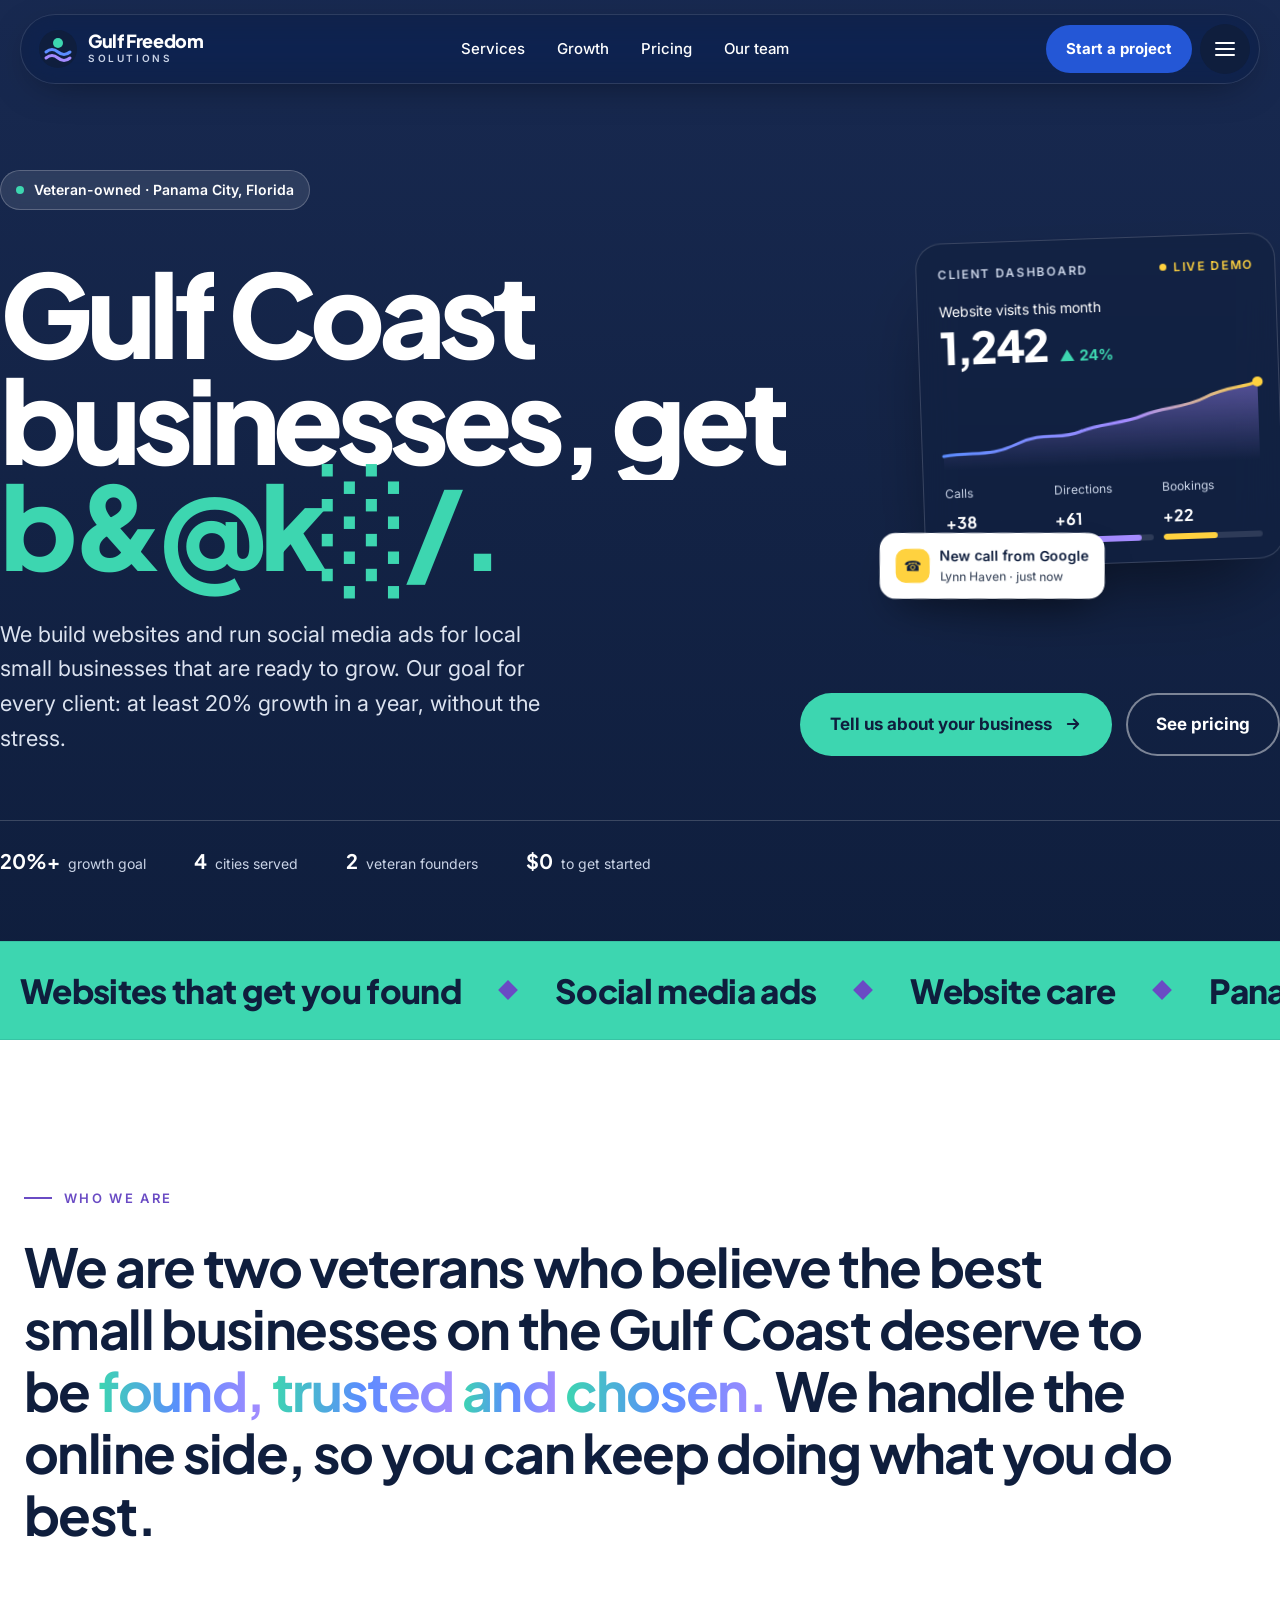
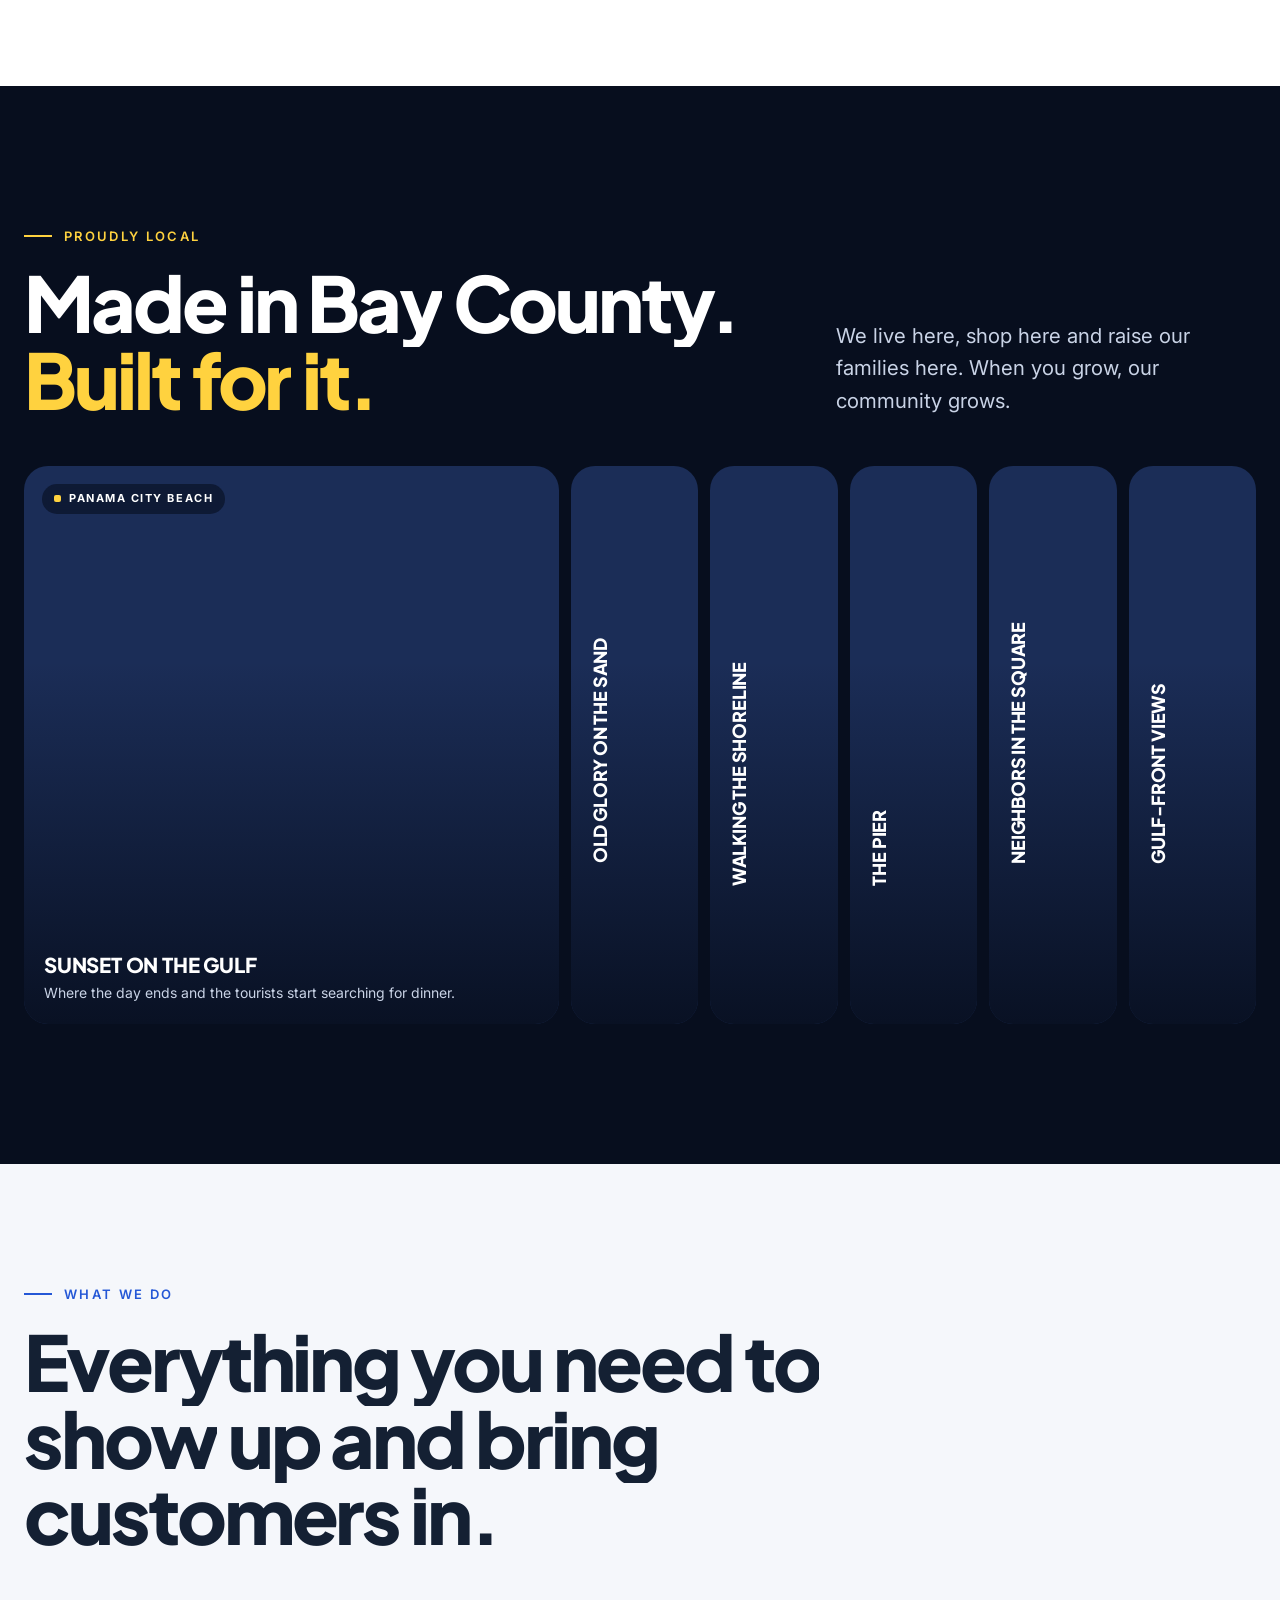
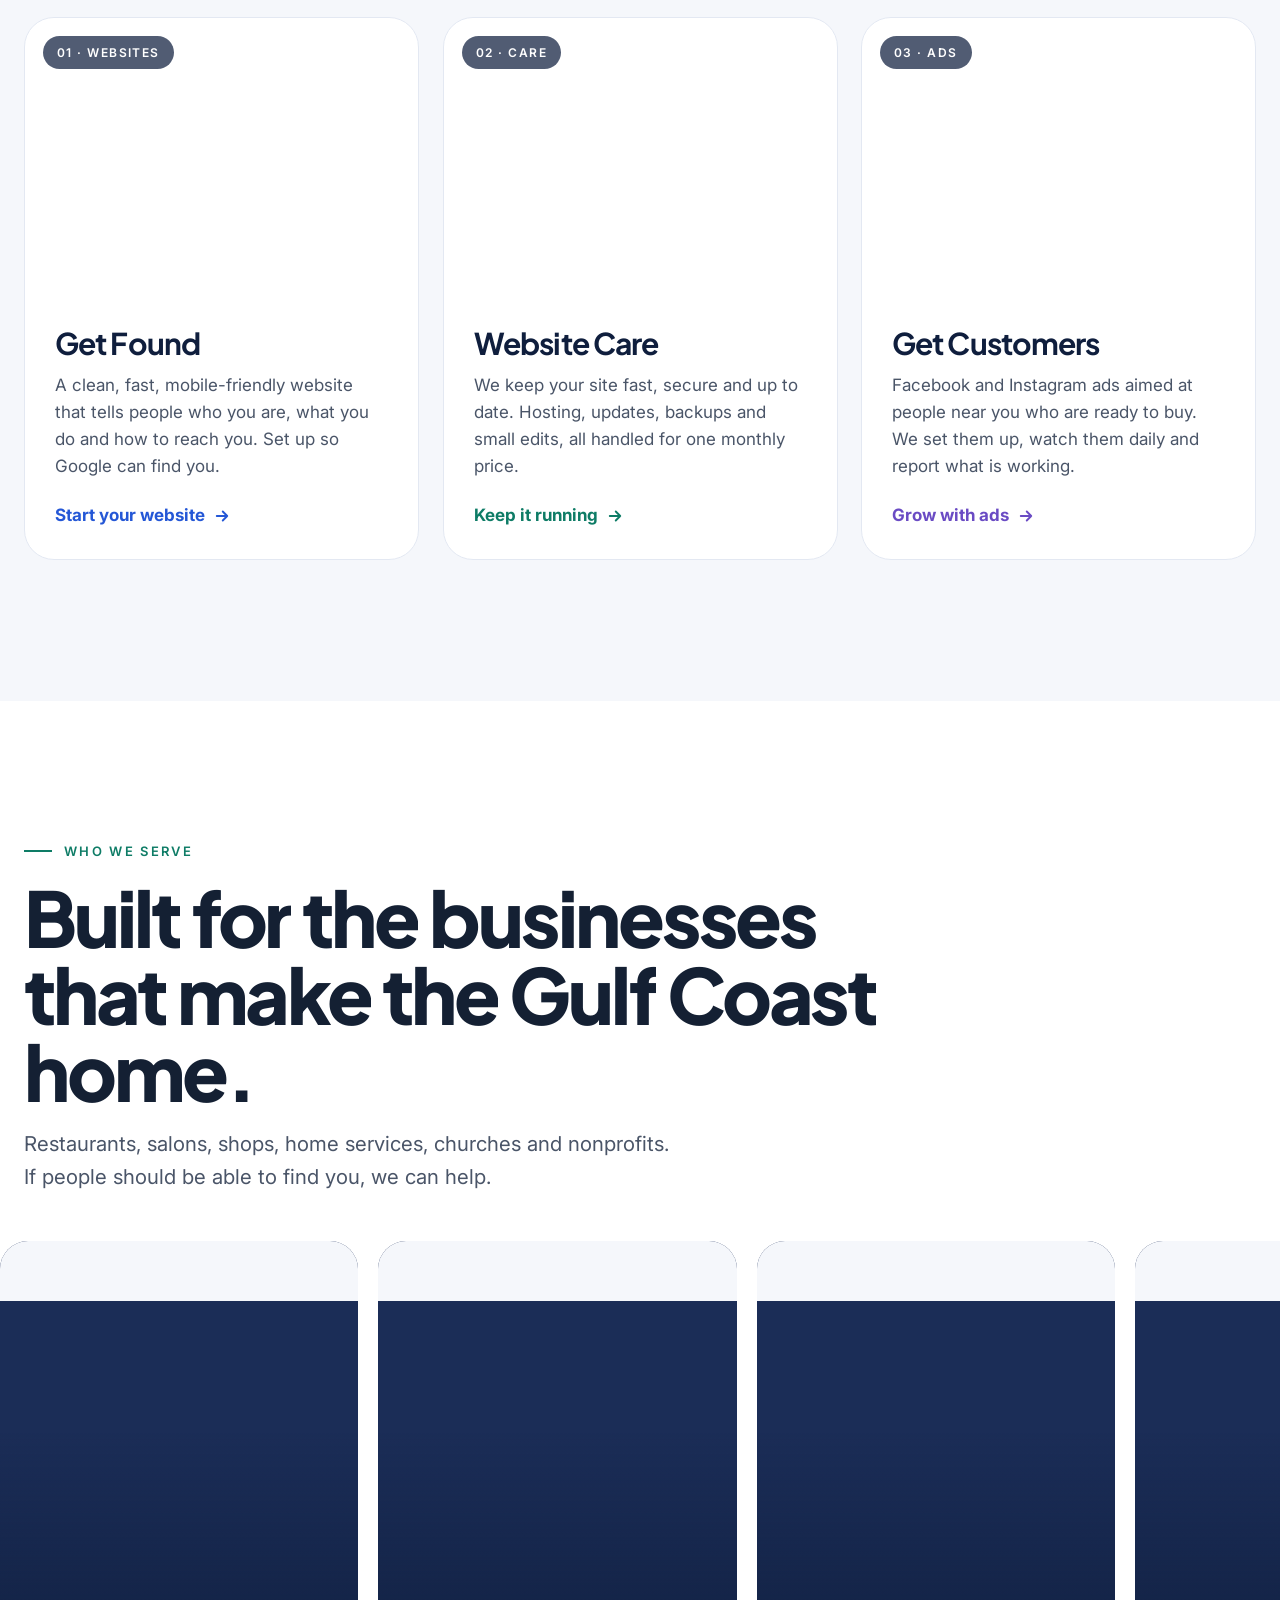
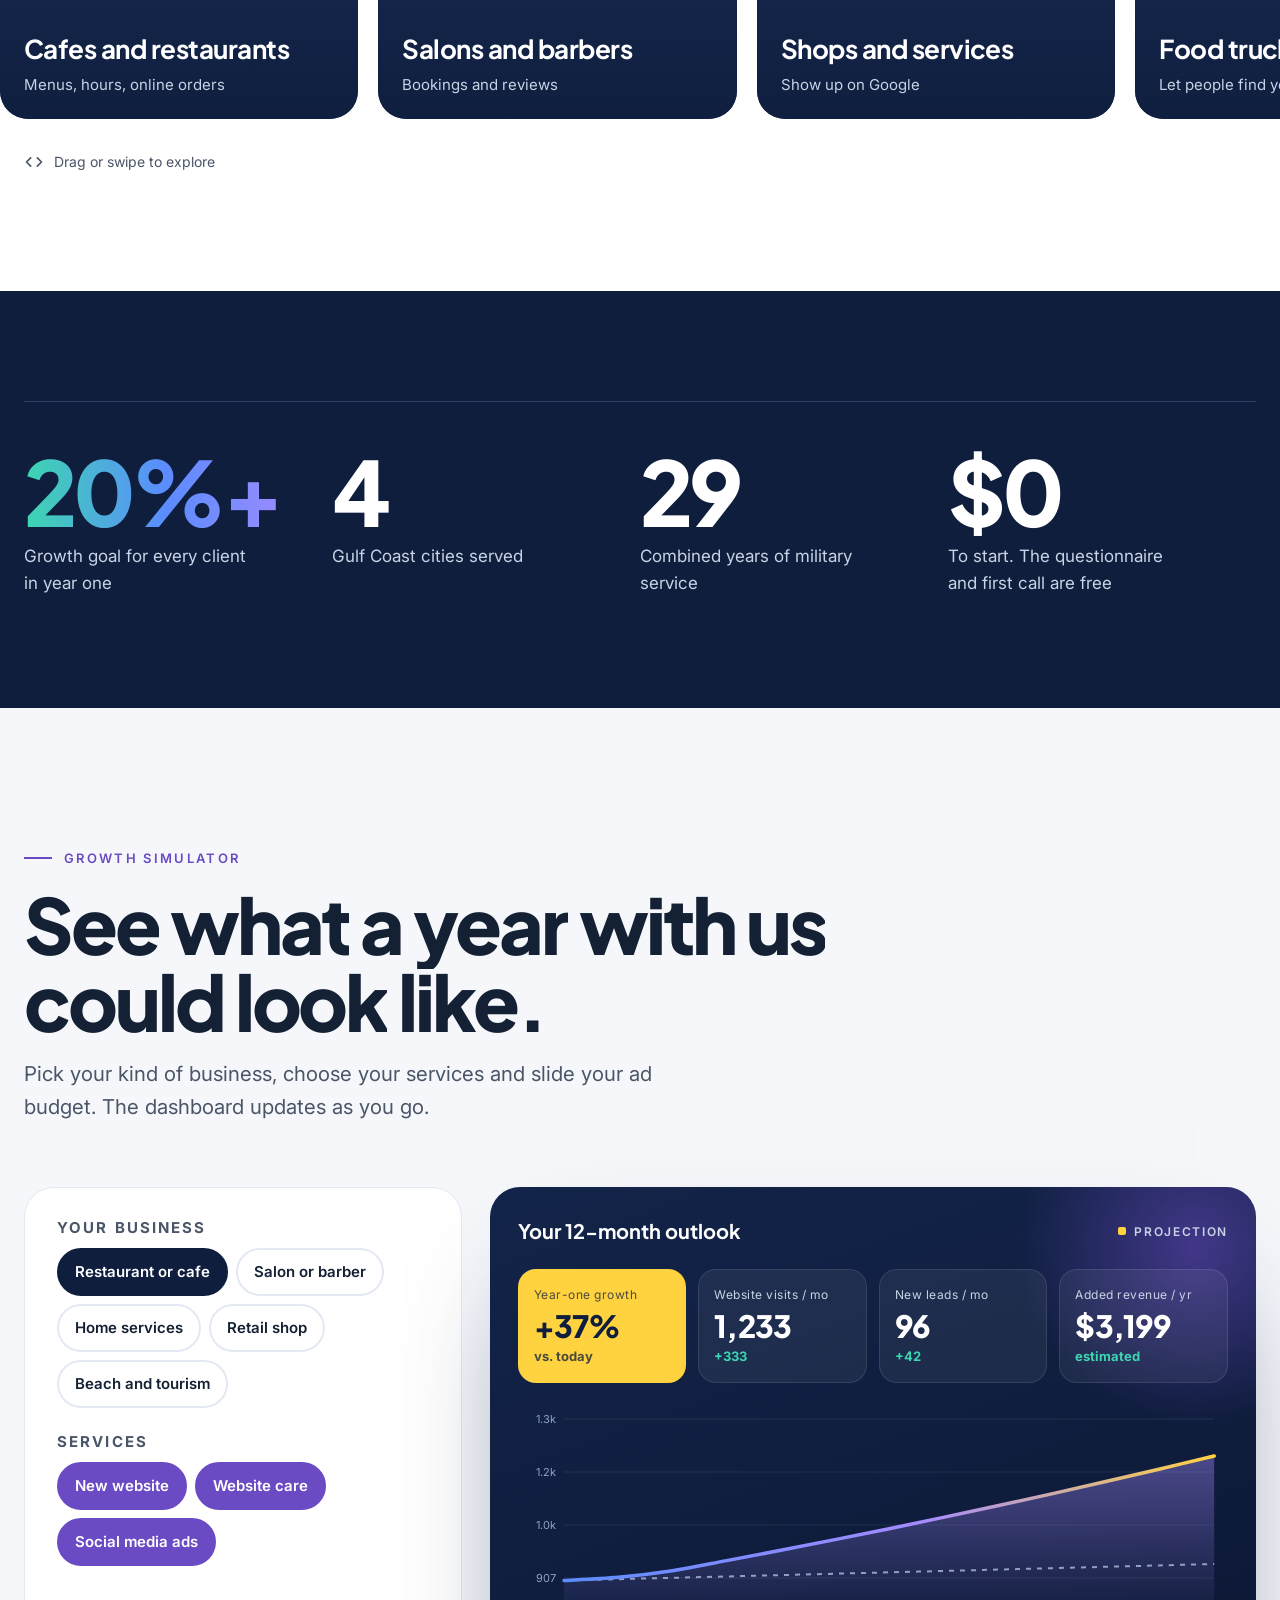
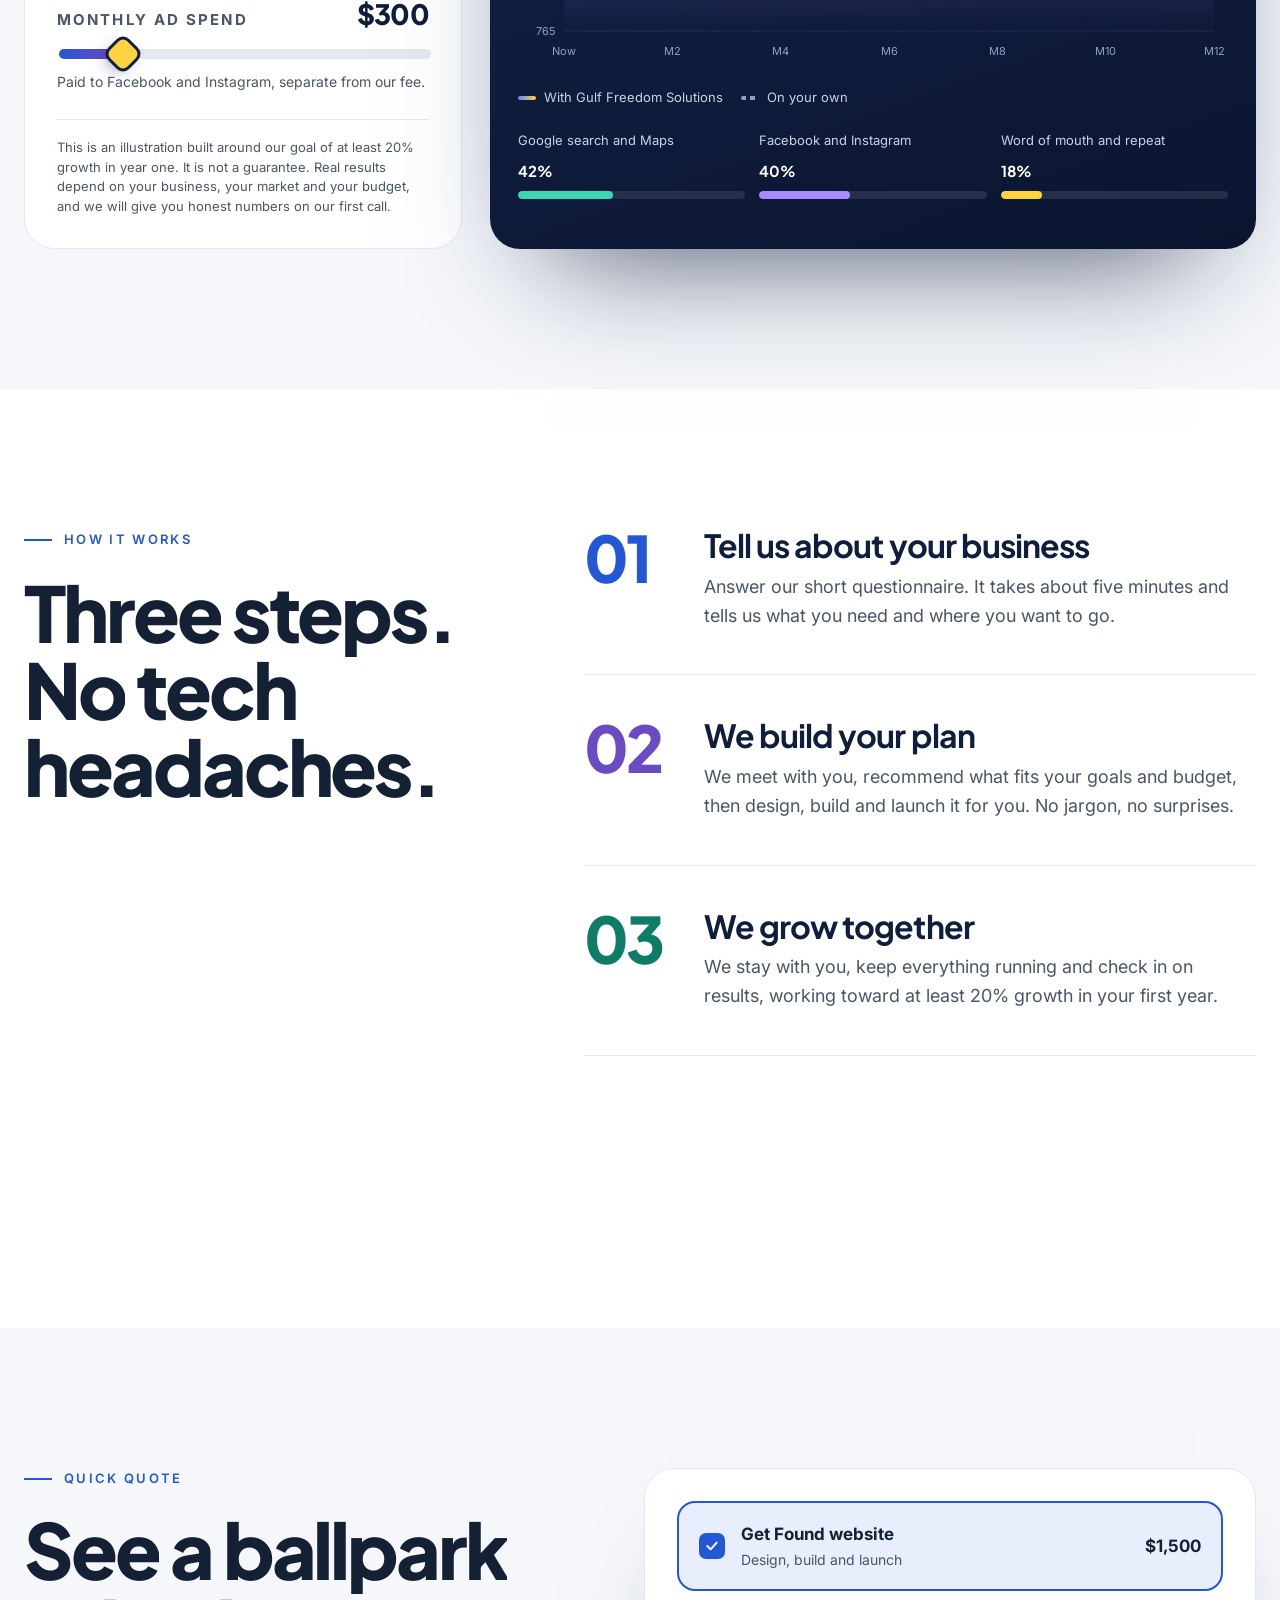
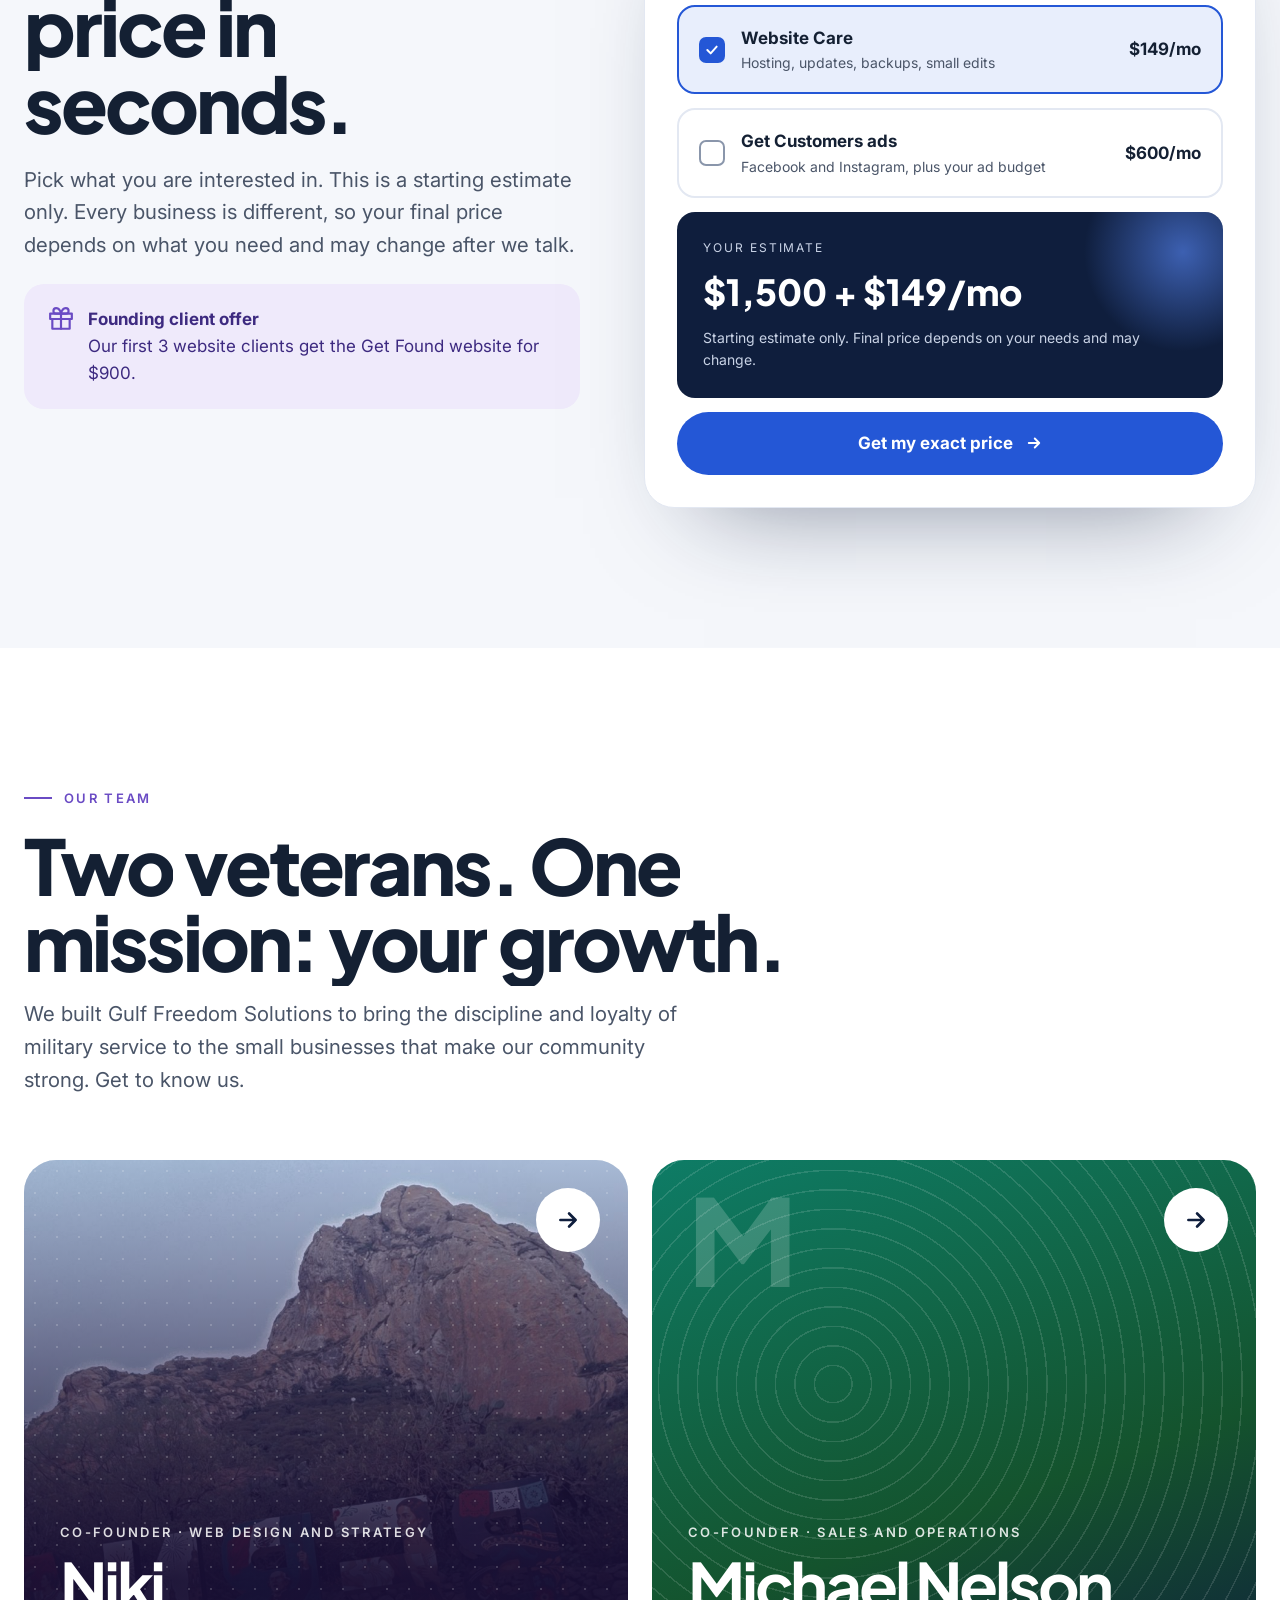
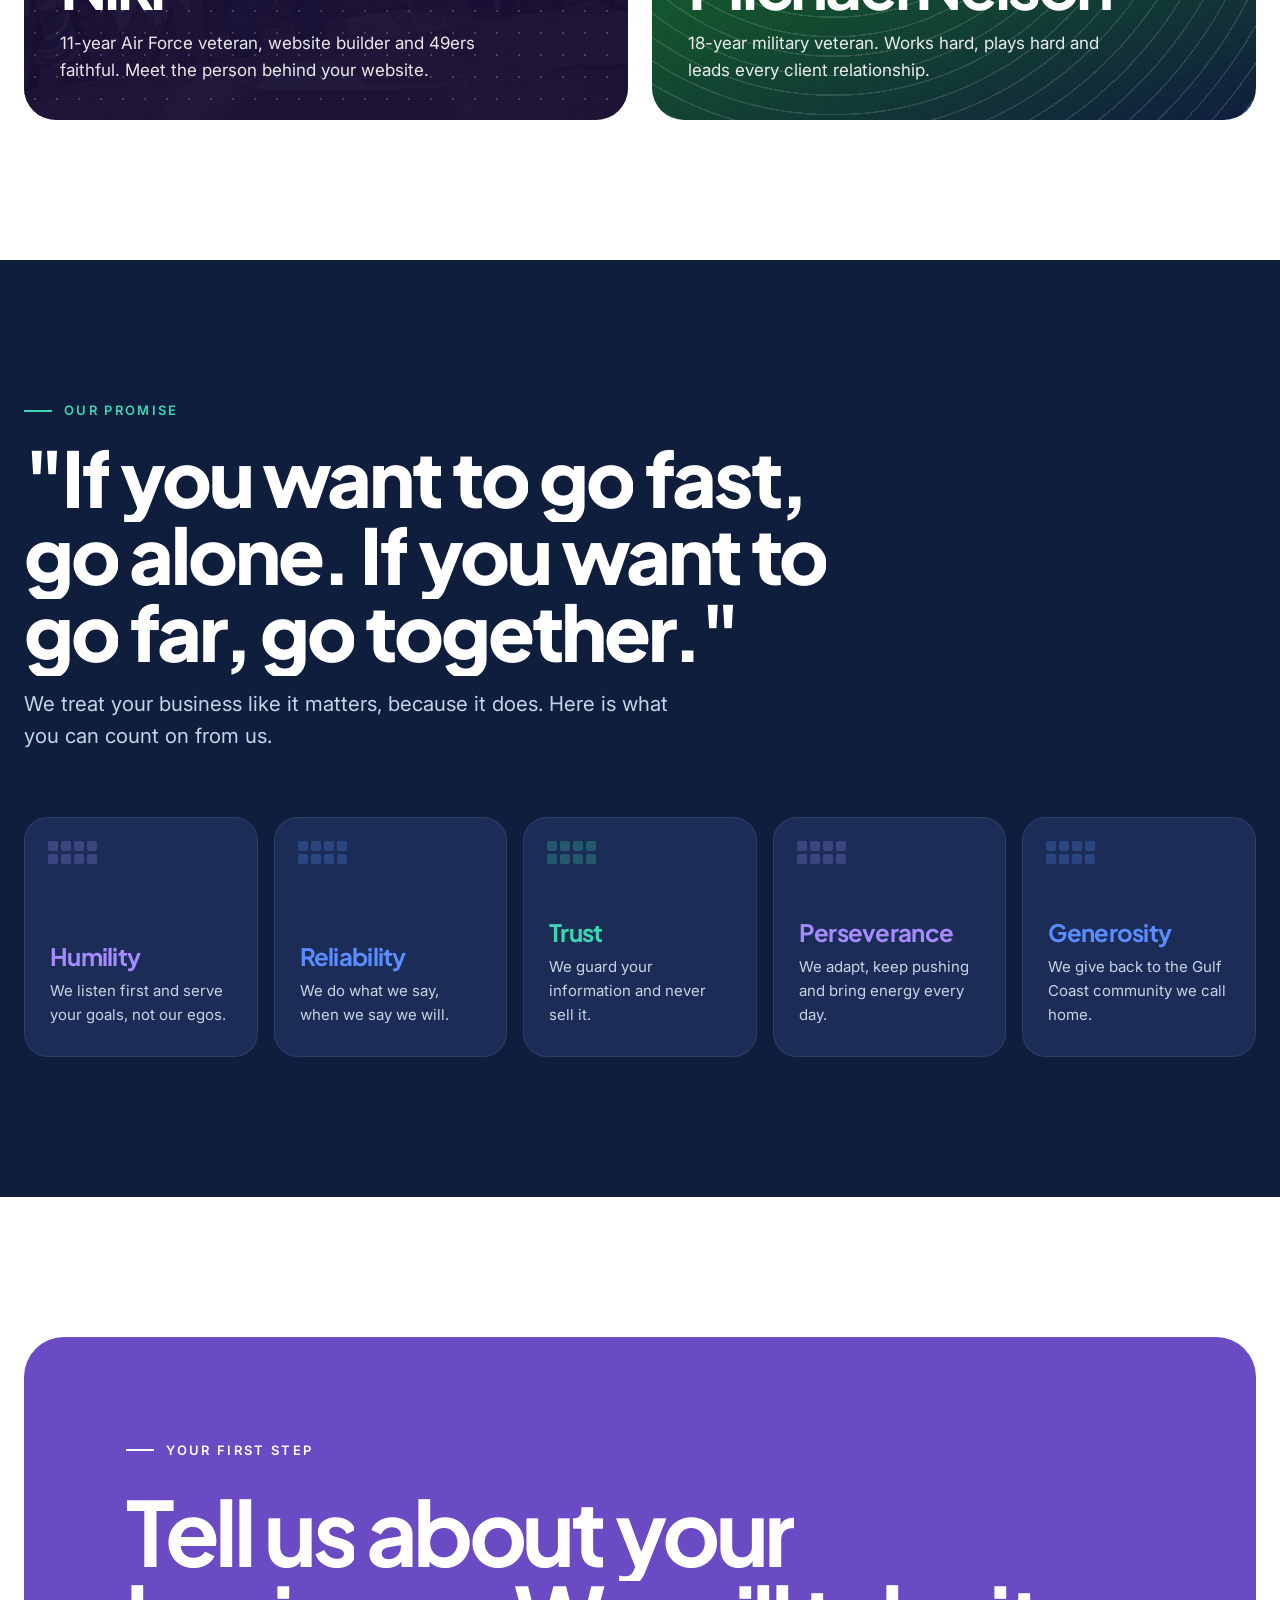
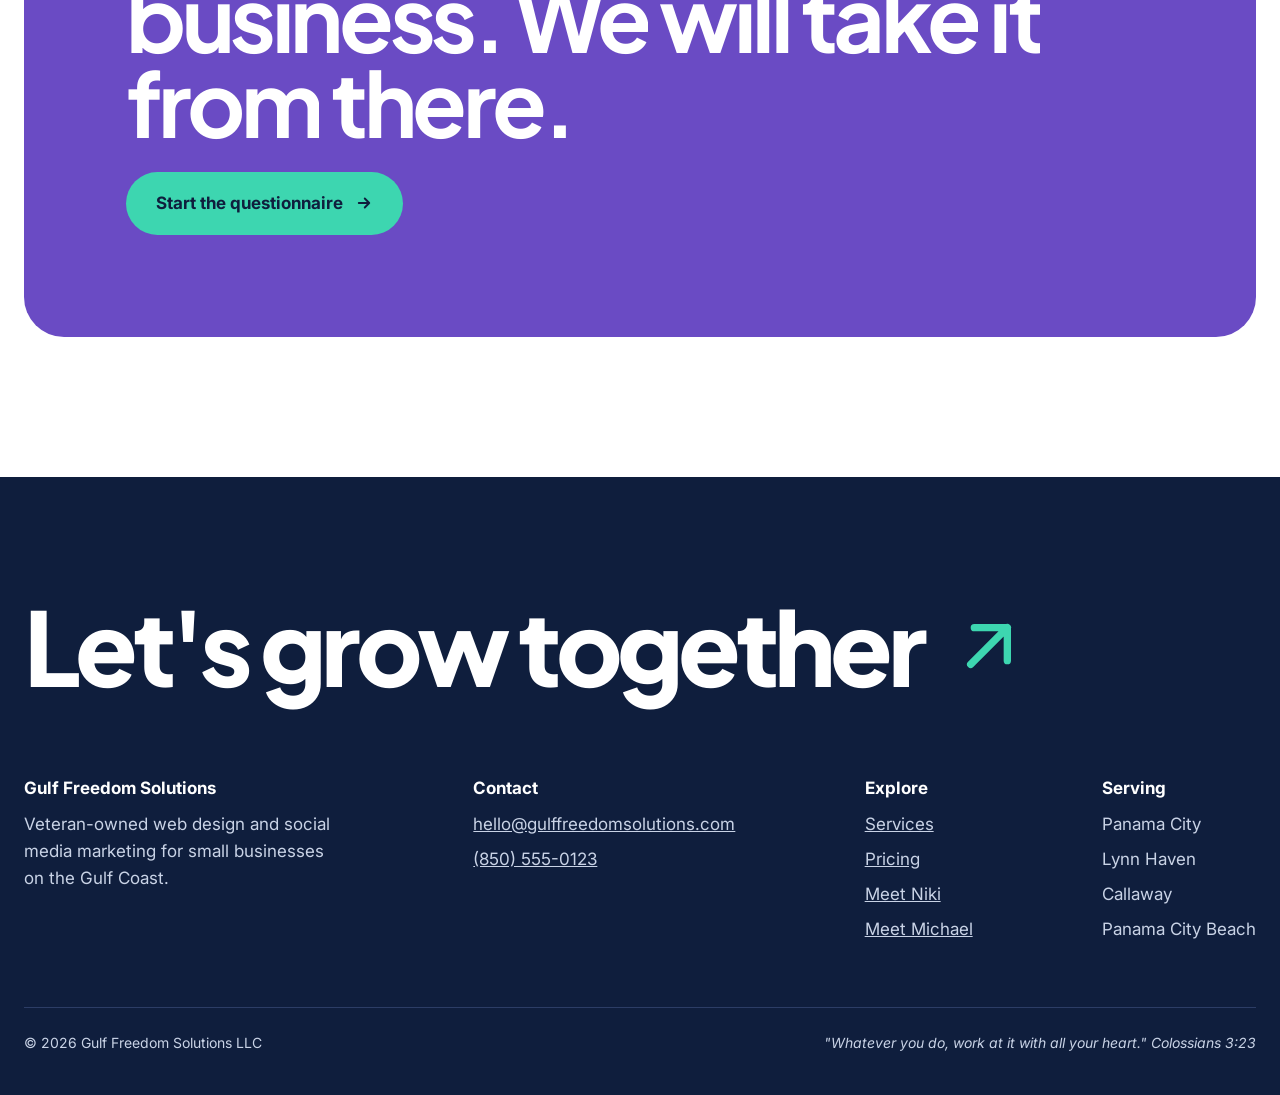
==== index.html @ 54268109 "Launch the reworked site at the root Move the v2 preview to the main address and redirect /v2/ to it" ====
<!doctype html>
<html lang="en" class="no-js">
<head>
<meta charset="utf-8">
<meta name="viewport" content="width=device-width, initial-scale=1">
<title>Gulf Freedom Solutions | Websites and Social Media Ads in Panama City, FL</title>
<meta name="description" content="Veteran-owned web design and social media ads for small businesses in Panama City, Lynn Haven, Callaway and Panama City Beach.">
<script>document.documentElement.className='js';</script>
<link rel="preconnect" href="https://fonts.googleapis.com">
<link rel="preconnect" href="https://fonts.gstatic.com" crossorigin>
<link href="https://fonts.googleapis.com/css2?family=Plus+Jakarta+Sans:wght@500;700;800&family=Inter:wght@400;500;600&display=swap" rel="stylesheet">
<link rel="icon" href="assets/favicon.svg">
<link rel="stylesheet" href="assets/site.css">
<link rel="stylesheet" href="assets/home.css">
</head>
<body>
<div class="px" id="px" aria-hidden="true" style="background:#0F1E3D"></div>
<a class="sr" href="#main">Skip to content</a>

<!-- ============ TOP BAR ============ -->
<header class="bar">
  <a class="logo" href="index.html" aria-label="Gulf Freedom Solutions home">
    <svg width="40" height="40" viewBox="0 0 40 40" aria-hidden="true"><circle cx="20" cy="20" r="19" fill="#0F1E3D"/><circle class="sun" cx="20" cy="14" r="5" fill="#3DD6B0"/><path d="M8 23 q6 -5 12 0 t12 0" stroke="#5B8CFF" stroke-width="3" fill="none" stroke-linecap="round"/><path d="M8 29 q6 -5 12 0 t12 0" stroke="#A58BFF" stroke-width="3" fill="none" stroke-linecap="round"/></svg>
    <span><b>Gulf Freedom</b><small>SOLUTIONS</small></span>
  </a>
  <nav class="bar-links" aria-label="Main">
    <a href="#services">Services</a>
    <a href="#growth">Growth</a>
    <a href="#quote">Pricing</a>
    <a href="#team">Our team</a>
  </nav>
  <div class="bar-right">
    <a class="btn btn-blue bar-cta" href="start.html" data-magnet>Start a project</a>
    <button class="burger" type="button" aria-expanded="false" aria-controls="menu" aria-label="Open menu"><span></span><span></span><span></span></button>
  </div>
  <div class="bar-prog" aria-hidden="true"><span></span></div>
</header>

<!-- ============ FULL-SCREEN MENU ============ -->
<div class="menu" id="menu" aria-hidden="true">
  <nav aria-label="Site">
    <a href="index.html" data-img="https://images.unsplash.com/photo-1703556891303-99ed089279e6?auto=format&fit=crop&w=900&q=70"><span>Home</span></a>
    <a href="index.html#services" data-img="https://images.unsplash.com/photo-1727099375394-dc6ebeb52794?auto=format&fit=crop&w=900&q=70"><span style="--d:.05s">Services</span></a>
    <a href="index.html#quote" data-img="https://images.unsplash.com/photo-1651458198368-77036875857e?auto=format&fit=crop&w=900&q=70"><span style="--d:.1s">Pricing</span></a>
    <a href="team/niki.html" data-img="assets/img/niki-1.jpg"><span style="--d:.15s">Meet Niki</span></a>
    <a href="team/partner.html" data-img="https://images.unsplash.com/photo-1651024954897-c4007704ae73?auto=format&fit=crop&w=900&q=70"><span style="--d:.2s">Meet Michael</span></a>
    <a href="start.html" data-img="https://images.unsplash.com/photo-1701664708493-e7a4012bf525?auto=format&fit=crop&w=900&q=70"><span style="--d:.25s" class="grad">Start a project</span></a>
  </nav>
  <aside>
    <div class="menu-peek" aria-hidden="true"></div>
    <div><b>Say hello</b><a href="mailto:hello@gulffreedomsolutions.com">hello@gulffreedomsolutions.com</a><br><a href="tel:+18505550123">(850) 555-0123</a></div>
    <div><b>Serving</b>Panama City · Lynn Haven · Callaway · Panama City Beach</div>
    <div><b>Veteran-owned</b>Built on discipline, loyalty and service.</div>
  </aside>
</div>

<main id="main">

<!-- ============ HERO ============ -->
<section class="hero" data-dark>
  <div class="hero-media pximg" data-cols="16" data-rows="10"><div class="bg" role="img" aria-label="Panama City Beach pier at sunset"></div></div>
  <div class="wrap hero-in">
    <span class="tag rv"><i></i>Veteran-owned · Panama City, Florida</span>
    <div class="hero-top">
    <h1 class="split">Gulf Coast businesses, get <span class="scr" data-words="found.|booked.|noticed.|chosen.">found.</span></h1>
    <div class="hero-dash" aria-hidden="true">
      <div class="hd-top"><span>Client dashboard</span><span class="hd-live"><i></i>Live demo</span></div>
      <div><small>Website visits this month</small><div class="hd-big"><b id="hd-n">1,240</b><span>▲ 24%</span></div></div>
      <svg class="hd-spark" viewBox="0 0 300 84" preserveAspectRatio="none">
        <defs><linearGradient id="hdg" x1="0" x2="1"><stop offset="0" stop-color="#5B8CFF"/><stop offset=".6" stop-color="#A58BFF"/><stop offset="1" stop-color="#FFD23F"/></linearGradient>
        <linearGradient id="hdf" x1="0" x2="0" y1="0" y2="1"><stop offset="0" stop-color="#A58BFF" stop-opacity=".45"/><stop offset="1" stop-color="#A58BFF" stop-opacity="0"/></linearGradient></defs>
        <path class="a" d="M0 70 C30 66 45 72 70 60 S110 58 130 50 S170 44 190 36 S230 30 250 20 S285 12 300 6 L300 84 L0 84Z"/>
        <path class="l" d="M0 70 C30 66 45 72 70 60 S110 58 130 50 S170 44 190 36 S230 30 250 20 S285 12 300 6"/>
        <circle cx="300" cy="6" r="5"/>
      </svg>
      <div class="hd-bars">
        <div>Calls<b>+38</b><i style="--w:72%;--c:#3DD6B0"></i></div>
        <div>Directions<b>+61</b><i style="--w:88%;--c:#A58BFF"></i></div>
        <div>Bookings<b>+22</b><i style="--w:54%;--c:#FFD23F"></i></div>
      </div>
      <div class="hd-toast" id="hd-toast"><em>☎</em><div><span id="hd-msg">New call from Google</span><small id="hd-sub">Lynn Haven · just now</small></div></div>
    </div>
    </div>
    <div class="hero-row">
      <p class="rv d2">We build websites and run social media ads for local small businesses that are ready to grow. Our goal for every client: at least 20% growth in a year, without the stress.</p>
      <div class="hero-ctas rv d3">
        <a class="btn btn-green" href="start.html" data-magnet>Tell us about your business <svg width="18" height="18" viewBox="0 0 24 24" fill="none" stroke="currentColor" stroke-width="2.5" stroke-linecap="round" stroke-linejoin="round" aria-hidden="true"><path d="M5 12h14M13 6l6 6-6 6"/></svg></a>
        <a class="btn btn-ghost" href="#quote">See pricing</a>
      </div>
    </div>
    <div class="hero-foot rv d4">
      <span><b>20%+</b>growth goal</span>
      <span><b>4</b>cities served</span>
      <span><b>2</b>veteran founders</span>
      <span><b>$0</b>to get started</span>
    </div>
  </div>
</section>

<div class="marquee" aria-hidden="true"><div>
  <span>Websites that get you found</span><span>Social media ads</span><span>Website care</span><span>Panama City</span><span>Lynn Haven</span><span>Callaway</span><span>Panama City Beach</span>
  <span>Websites that get you found</span><span>Social media ads</span><span>Website care</span><span>Panama City</span><span>Lynn Haven</span><span>Callaway</span><span>Panama City Beach</span>
</div></div>

<!-- ============ STATEMENT ============ -->
<section class="sec">
  <div class="wrap">
    <p class="eyebrow rv" style="color:var(--violet);margin-bottom:28px">Who we are</p>
    <p class="statement split">We are two veterans who believe the best small businesses on the Gulf Coast deserve to be <em class="grad">found, trusted and chosen.</em> We handle the online side, so you can keep doing what you do best.</p>
  </div>
</section>

<!-- ============ BAY COUNTY ============ -->
<section class="sec bay" data-dark>
  <div class="wrap">
    <div class="bay-head">
      <div class="head" style="margin:0">
        <p class="eyebrow rv" style="color:#FFD23F">Proudly local</p>
        <h2 class="h2 split">Made in Bay County. <span class="y">Built for it.</span></h2>
      </div>
      <p class="lead rv d2" style="max-width:420px">We live here, shop here and raise our families here. When you grow, our community grows.</p>
    </div>
    <div class="panels rv" id="panels">
      <div class="panel on" tabindex="0" data-cursor="Look"><div class="ph" style="background-image:url('https://images.unsplash.com/photo-1703556891303-99ed089279e6?auto=format&fit=crop&w=1400&q=75')" role="img" aria-label="Sunset on the Gulf, Panama City Beach"></div><span class="pin">Panama City Beach</span><div class="lab"><b>Sunset on the Gulf</b><span>Where the day ends and the tourists start searching for dinner.</span></div></div>
      <div class="panel" tabindex="0" data-cursor="Look"><div class="ph" style="background-image:url('https://images.unsplash.com/photo-1651024954897-c4007704ae73?auto=format&fit=crop&w=1400&q=75')" role="img" aria-label="Old Glory on the sand, Panama City Beach"></div><span class="pin">Panama City Beach</span><div class="lab"><b>Old Glory on the sand</b><span>Veteran-owned and proud to serve the county we call home.</span></div></div>
      <div class="panel" tabindex="0" data-cursor="Look"><div class="ph" style="background-image:url('https://images.unsplash.com/photo-1674865903654-1161fbe4cc67?auto=format&fit=crop&w=1400&q=75')" role="img" aria-label="Walking the shoreline, Panama City"></div><span class="pin">Panama City</span><div class="lab"><b>Walking the shoreline</b><span>Locals and visitors are searching for you on their phones.</span></div></div>
      <div class="panel" tabindex="0" data-cursor="Look"><div class="ph" style="background-image:url('https://images.unsplash.com/photo-1727099375394-dc6ebeb52794?auto=format&fit=crop&w=1400&q=75')" role="img" aria-label="The pier, Panama City Beach"></div><span class="pin">Panama City Beach</span><div class="lab"><b>The pier</b><span>Busy season comes fast. Your website should be ready first.</span></div></div>
      <div class="panel" tabindex="0" data-cursor="Look"><div class="ph" style="background-image:url('https://images.unsplash.com/photo-1774976358635-5011d6f79e09?auto=format&fit=crop&w=1400&q=75')" role="img" aria-label="Neighbors in the square, Bay County"></div><span class="pin">Bay County</span><div class="lab"><b>Neighbors in the square</b><span>Small businesses make this community feel like home.</span></div></div>
      <div class="panel" tabindex="0" data-cursor="Look"><div class="ph" style="background-image:url('https://images.unsplash.com/photo-1697841284876-5d2fddd95fb2?auto=format&fit=crop&w=1400&q=75')" role="img" aria-label="Gulf-front views, Panama City Beach"></div><span class="pin">Panama City Beach</span><div class="lab"><b>Gulf-front views</b><span>Thousands of visitors a week, all looking for somewhere to go.</span></div></div>
    </div>
  </div>
</section>

<!-- ============ SERVICES ============ -->
<section class="sec mist" id="services" style="padding-top:120px">
  <div class="wrap">
    <div class="head">
      <p class="eyebrow rv" style="color:var(--blue)">What we do</p>
      <h2 class="h2 split">Everything you need to show up and bring customers in.</h2>
    </div>
    <div class="svc">
      <a class="card rv" href="start.html" data-tilt>
        <div class="img pximg" data-cols="10" data-rows="7"><div class="ph" style="background-image:url('https://images.unsplash.com/photo-1556742049-0cfed4f6a45d?auto=format&fit=crop&w=900&q=75')" role="img" aria-label="Shop owner helping a customer"></div><span class="num">01 · WEBSITES</span></div>
        <div class="body"><h3>Get Found</h3><p>A clean, fast, mobile-friendly website that tells people who you are, what you do and how to reach you. Set up so Google can find you.</p><span class="more" style="color:var(--blue)">Start your website <svg width="18" height="18" viewBox="0 0 24 24" fill="none" stroke="currentColor" stroke-width="2.5" stroke-linecap="round" stroke-linejoin="round" aria-hidden="true"><path d="M5 12h14M13 6l6 6-6 6"/></svg></span></div>
      </a>
      <a class="card rv d1" href="start.html" data-tilt>
        <div class="img pximg" data-cols="10" data-rows="7"><div class="ph" style="background-image:url('https://images.unsplash.com/photo-1568658176307-bfbd2873abda?auto=format&fit=crop&w=900&q=75')" role="img" aria-label="Two people smiling at a laptop"></div><span class="num">02 · CARE</span></div>
        <div class="body"><h3>Website Care</h3><p>We keep your site fast, secure and up to date. Hosting, updates, backups and small edits, all handled for one monthly price.</p><span class="more" style="color:var(--green)">Keep it running <svg width="18" height="18" viewBox="0 0 24 24" fill="none" stroke="currentColor" stroke-width="2.5" stroke-linecap="round" stroke-linejoin="round" aria-hidden="true"><path d="M5 12h14M13 6l6 6-6 6"/></svg></span></div>
      </a>
      <a class="card rv d2" href="start.html" data-tilt>
        <div class="img pximg" data-cols="10" data-rows="7"><div class="ph" style="background-image:url('https://images.unsplash.com/photo-1687422808248-f807f4ea2a2e?auto=format&fit=crop&w=900&q=75')" role="img" aria-label="Food vendor checking orders on a phone"></div><span class="num">03 · ADS</span></div>
        <div class="body"><h3>Get Customers</h3><p>Facebook and Instagram ads aimed at people near you who are ready to buy. We set them up, watch them daily and report what is working.</p><span class="more" style="color:var(--violet)">Grow with ads <svg width="18" height="18" viewBox="0 0 24 24" fill="none" stroke="currentColor" stroke-width="2.5" stroke-linecap="round" stroke-linejoin="round" aria-hidden="true"><path d="M5 12h14M13 6l6 6-6 6"/></svg></span></div>
      </a>
    </div>
  </div>
</section>

<!-- ============ WHO WE SERVE ============ -->
<section class="sec" id="work" style="padding-bottom:110px">
  <div class="wrap">
    <div class="head" style="margin-bottom:48px">
      <p class="eyebrow rv" style="color:var(--green)">Who we serve</p>
      <h2 class="h2 split">Built for the businesses that make the Gulf Coast home.</h2>
      <p class="lead rv d2">Restaurants, salons, shops, home services, churches and nonprofits. If people should be able to find you, we can help.</p>
    </div>
  </div>
  <div class="scroller" data-drag tabindex="0" aria-label="Types of businesses we serve, scroll sideways">
    <figure class="tile pximg" data-cols="6" data-rows="8" style="margin:0"><div class="ph" style="background-image:url('https://images.unsplash.com/photo-1508766917616-d22f3f1eea14?auto=format&fit=crop&w=800&q=75')" role="img" aria-label="Barista serving a customer"></div><figcaption class="cap"><b>Cafes and restaurants</b><span>Menus, hours, online orders</span></figcaption></figure>
    <figure class="tile pximg" data-cols="6" data-rows="8" style="margin:0"><div class="ph" style="background-image:url('https://images.unsplash.com/photo-1562322140-8baeececf3df?auto=format&fit=crop&w=800&q=75')" role="img" aria-label="Hair stylist at work"></div><figcaption class="cap"><b>Salons and barbers</b><span>Bookings and reviews</span></figcaption></figure>
    <figure class="tile pximg" data-cols="6" data-rows="8" style="margin:0"><div class="ph" style="background-image:url('https://images.unsplash.com/photo-1556742049-0cfed4f6a45d?auto=format&fit=crop&w=800&q=75')" role="img" aria-label="Shop owner at a counter"></div><figcaption class="cap"><b>Shops and services</b><span>Show up on Google</span></figcaption></figure>
    <figure class="tile pximg" data-cols="6" data-rows="8" style="margin:0"><div class="ph" style="background-image:url('https://images.unsplash.com/photo-1687422808248-f807f4ea2a2e?auto=format&fit=crop&w=800&q=75')" role="img" aria-label="Food vendor using a phone"></div><figcaption class="cap"><b>Food trucks and vendors</b><span>Let people find you today</span></figcaption></figure>
    <figure class="tile pximg" data-cols="6" data-rows="8" style="margin:0"><div class="ph" style="background-image:url('https://images.unsplash.com/photo-1774976358635-5011d6f79e09?auto=format&fit=crop&w=800&q=75')" role="img" aria-label="Neighbors playing cornhole in a Panama City square"></div><figcaption class="cap"><b>Churches and nonprofits</b><span>Grow your community</span></figcaption></figure>
    <figure class="tile pximg" data-cols="6" data-rows="8" style="margin:0"><div class="ph" style="background-image:url('https://images.unsplash.com/photo-1651458198368-77036875857e?auto=format&fit=crop&w=800&q=75')" role="img" aria-label="Aerial view of Panama City Beach at sunset"></div><figcaption class="cap"><b>Beach and tourism</b><span>Reach visitors before they arrive</span></figcaption></figure>
  </div>
  <div class="wrap"><span class="drag-hint"><svg width="20" height="20" viewBox="0 0 24 24" fill="none" stroke="currentColor" stroke-width="2" stroke-linecap="round" stroke-linejoin="round" aria-hidden="true"><path d="M8 7l-5 5 5 5M16 7l5 5-5 5"/></svg>Drag or swipe to explore</span></div>
</section>

<!-- ============ STATS ============ -->
<section class="sec dark" data-dark style="padding:110px 0">
  <div class="wrap">
    <div class="stats">
      <div class="stat rv"><b class="grad" data-count="20" data-suf="%+">0%+</b><span>Growth goal for every client in year one</span></div>
      <div class="stat rv d1"><b data-count="4">0</b><span>Gulf Coast cities served</span></div>
      <div class="stat rv d2"><b data-count="29">0</b><span>Combined years of military service</span></div>
      <div class="stat rv d3"><b data-count="0" data-pre="$">$0</b><span>To start. The questionnaire and first call are free</span></div>
    </div>
  </div>
</section>

<!-- ============ GROWTH SIMULATOR ============ -->
<section class="sec mist" id="growth">
  <div class="wrap">
    <div class="head">
      <p class="eyebrow rv" style="color:var(--violet)">Growth simulator</p>
      <h2 class="h2 split">See what a year with us could look like.</h2>
      <p class="lead rv d2">Pick your kind of business, choose your services and slide your ad budget. The dashboard updates as you go.</p>
    </div>
    <div class="sim rv">
      <div class="sim-ctl">
        <div><h3>Your business</h3>
          <div class="chips" id="sim-type" role="group" aria-label="Type of business">
            <button type="button" data-t="food" aria-pressed="true">Restaurant or cafe</button>
            <button type="button" data-t="salon" aria-pressed="false">Salon or barber</button>
            <button type="button" data-t="home" aria-pressed="false">Home services</button>
            <button type="button" data-t="shop" aria-pressed="false">Retail shop</button>
            <button type="button" data-t="tour" aria-pressed="false">Beach and tourism</button>
          </div></div>
        <div><h3>Services</h3>
          <div class="chips svcs" id="sim-svc" role="group" aria-label="Services">
            <button type="button" data-s="web" aria-pressed="true">New website</button>
            <button type="button" data-s="care" aria-pressed="true">Website care</button>
            <button type="button" data-s="ads" aria-pressed="true">Social media ads</button>
          </div></div>
        <div class="rng">
          <div class="rng-top"><h3 style="margin:0"><label for="sim-bud">Monthly ad spend</label></h3><output id="sim-bud-o" for="sim-bud">$300</output></div>
          <input type="range" id="sim-bud" min="100" max="1500" step="50" value="300">
          <small>Paid to Facebook and Instagram, separate from our fee.</small>
        </div>
        <p class="sim-note">This is an illustration built around our goal of at least 20% growth in year one. It is not a guarantee. Real results depend on your business, your market and your budget, and we will give you honest numbers on our first call.</p>
      </div>
      <div class="dash" aria-live="polite">
        <div class="dash-top"><b>Your 12-month outlook</b><span><i></i>Projection</span></div>
        <div class="kpis">
          <div class="kpi hl"><small>Year-one growth</small><b id="k-g">+0%</b><em>vs. today</em></div>
          <div class="kpi"><small>Website visits / mo</small><b id="k-v">0</b><em id="k-v2">+0</em></div>
          <div class="kpi"><small>New leads / mo</small><b id="k-l">0</b><em id="k-l2">+0</em></div>
          <div class="kpi"><small>Added revenue / yr</small><b id="k-r">$0</b><em>estimated</em></div>
        </div>
        <div class="chart" id="sim-chart">
          <svg viewBox="0 0 640 260" role="img" aria-label="Line chart of projected monthly website visits over 12 months">
            <defs>
              <linearGradient id="simg" x1="0" x2="1"><stop offset="0" stop-color="#5B8CFF"/><stop offset=".55" stop-color="#A58BFF"/><stop offset="1" stop-color="#FFD23F"/></linearGradient>
              <linearGradient id="simf" x1="0" x2="0" y1="0" y2="1"><stop offset="0" stop-color="#A58BFF" stop-opacity=".4"/><stop offset="1" stop-color="#A58BFF" stop-opacity="0"/></linearGradient>
            </defs>
            <g class="grid" id="sim-grid"></g>
            <g class="ax" id="sim-ax"></g>
            <path class="area" id="sim-area"/>
            <path class="own" id="sim-own"/>
            <path class="us" id="sim-us"/>
            <line class="vline" id="sim-vl" y1="10" y2="230"/>
            <circle class="dot" id="sim-dot" r="7"/>
          </svg>
          <div class="tip" id="sim-tip"></div>
        </div>
        <div class="legend"><span><i style="background:linear-gradient(90deg,#5B8CFF,#FFD23F)"></i>With Gulf Freedom Solutions</span><span><i style="background:repeating-linear-gradient(90deg,#8FA0C2 0 5px,transparent 5px 9px)"></i>On your own</span></div>
        <div class="chan">
          <div><div class="row">Google search and Maps<b id="c-1">0%</b></div><i><u id="c-1b" style="--c:#3DD6B0"></u></i></div>
          <div><div class="row">Facebook and Instagram<b id="c-2">0%</b></div><i><u id="c-2b" style="--c:#A58BFF"></u></i></div>
          <div><div class="row">Word of mouth and repeat<b id="c-3">0%</b></div><i><u id="c-3b" style="--c:#FFD23F"></u></i></div>
        </div>
      </div>
    </div>
  </div>
</section>

<!-- ============ PROCESS ============ -->
<section class="sec">
  <div class="wrap process">
    <div class="stick">
      <p class="eyebrow rv" style="color:var(--blue)">How it works</p>
      <h2 class="h2 split">Three steps. No tech headaches.</h2>
      <div class="pximg rv" data-cols="10" data-rows="8"><div class="ph" style="background-image:url('https://images.unsplash.com/photo-1674865903654-1161fbe4cc67?auto=format&fit=crop&w=1000&q=75')" role="img" aria-label="People walking the beach in Panama City"></div></div>
    </div>
    <ol class="steps">
      <li class="rv"><span class="n" style="color:var(--blue)">01</span><div><h3>Tell us about your business</h3><p>Answer our short questionnaire. It takes about five minutes and tells us what you need and where you want to go.</p></div></li>
      <li class="rv"><span class="n" style="color:var(--violet)">02</span><div><h3>We build your plan</h3><p>We meet with you, recommend what fits your goals and budget, then design, build and launch it for you. No jargon, no surprises.</p></div></li>
      <li class="rv"><span class="n" style="color:var(--green)">03</span><div><h3>We grow together</h3><p>We stay with you, keep everything running and check in on results, working toward at least 20% growth in your first year.</p></div></li>
    </ol>
  </div>
</section>

<!-- ============ QUOTE ============ -->
<section class="sec mist" id="quote">
  <div class="wrap quote">
    <div style="display:flex;flex-direction:column;gap:22px">
      <p class="eyebrow rv" style="color:var(--blue)">Quick quote</p>
      <h2 class="h2 split">See a ballpark price in seconds.</h2>
      <p class="lead rv">Pick what you are interested in. This is a starting estimate only. Every business is different, so your final price depends on what you need and may change after we talk.</p>
      <div class="offer rv"><svg width="26" height="26" viewBox="0 0 24 24" fill="none" stroke="#6A4BC4" stroke-width="2" stroke-linecap="round" stroke-linejoin="round" aria-hidden="true" style="flex:none"><path d="M20 12v9H4v-9"/><path d="M2 7h20v5H2z"/><path d="M12 21V7"/><path d="M12 7H7.5a2.5 2.5 0 0 1 0-5C11 2 12 7 12 7z"/><path d="M12 7h4.5a2.5 2.5 0 0 0 0-5C13 2 12 7 12 7z"/></svg><div><p style="font-weight:700">Founding client offer</p><p>Our first 3 website clients get the Get Found website for $900.</p></div></div>
    </div>
    <div class="qbox rv d1" id="quote-box">
      <button type="button" class="opt" data-once="1500" aria-pressed="true"><span class="chk"><svg width="16" height="16" viewBox="0 0 24 24" fill="none" stroke="#fff" stroke-width="3" stroke-linecap="round" stroke-linejoin="round" aria-hidden="true"><path d="M5 12l5 5 9-10"/></svg></span><span class="nm"><b>Get Found website</b><small>Design, build and launch</small></span><span class="pr">$1,500</span></button>
      <button type="button" class="opt" data-monthly="149" aria-pressed="true"><span class="chk"><svg width="16" height="16" viewBox="0 0 24 24" fill="none" stroke="#fff" stroke-width="3" stroke-linecap="round" stroke-linejoin="round" aria-hidden="true"><path d="M5 12l5 5 9-10"/></svg></span><span class="nm"><b>Website Care</b><small>Hosting, updates, backups, small edits</small></span><span class="pr">$149/mo</span></button>
      <button type="button" class="opt" data-monthly="600" data-ads="1" aria-pressed="false"><span class="chk"><svg width="16" height="16" viewBox="0 0 24 24" fill="none" stroke="#fff" stroke-width="3" stroke-linecap="round" stroke-linejoin="round" aria-hidden="true"><path d="M5 12l5 5 9-10"/></svg></span><span class="nm"><b>Get Customers ads</b><small>Facebook and Instagram, plus your ad budget</small></span><span class="pr">$600/mo</span></button>
      <div class="total" aria-live="polite"><small>YOUR ESTIMATE</small><strong id="q-est">$1,500 + $149/mo</strong><span id="q-note">Starting estimate only. Final price depends on your needs and may change.</span></div>
      <a class="btn btn-blue" href="start.html" style="justify-content:center">Get my exact price <svg width="18" height="18" viewBox="0 0 24 24" fill="none" stroke="currentColor" stroke-width="2.5" stroke-linecap="round" stroke-linejoin="round" aria-hidden="true"><path d="M5 12h14M13 6l6 6-6 6"/></svg></a>
    </div>
  </div>
</section>

<!-- ============ TEAM ============ -->
<section class="sec" id="team">
  <div class="wrap">
    <div class="head">
      <p class="eyebrow rv" style="color:var(--violet)">Our team</p>
      <h2 class="h2 split">Two veterans. One mission: your growth.</h2>
      <p class="lead rv d2">We built Gulf Freedom Solutions to bring the discipline and loyalty of military service to the small businesses that make our community strong. Get to know us.</p>
    </div>
    <div class="team">
      <a class="member rv" href="team/niki.html">
        <div class="bgc" style="background:linear-gradient(180deg,rgba(106,75,196,.15),rgba(23,14,51,.95) 75%),url('assets/img/niki-1.jpg') center 20%/cover,#6A4BC4"></div>
        <div class="pat" style="background-image:radial-gradient(rgba(255,255,255,.5) 1.5px,transparent 1.5px);background-size:22px 22px"></div>
        
        <span class="go" aria-hidden="true"><svg width="26" height="26" viewBox="0 0 24 24" fill="none" stroke="currentColor" stroke-width="2.5" stroke-linecap="round" stroke-linejoin="round"><path d="M5 12h14M13 6l6 6-6 6"/></svg></span>
        <span class="who">Co-founder · Web Design and Strategy</span>
        <h3>Niki</h3>
        <p>11-year Air Force veteran, website builder and 49ers faithful. Meet the person behind your website.</p>
      </a>
      <a class="member rv d1" href="team/partner.html">
        <div class="bgc" style="background:linear-gradient(160deg,#0E7C66,#14532D 60%,#0F1E3D)"></div>
        <div class="pat" style="background-image:repeating-radial-gradient(circle at 30% 40%,transparent 0 18px,rgba(255,255,255,.35) 18px 19.5px)"></div>
        <span class="initials" aria-hidden="true">M</span>
        <span class="go" aria-hidden="true"><svg width="26" height="26" viewBox="0 0 24 24" fill="none" stroke="currentColor" stroke-width="2.5" stroke-linecap="round" stroke-linejoin="round"><path d="M5 12h14M13 6l6 6-6 6"/></svg></span>
        <span class="who">Co-founder · Sales and Operations</span>
        <h3>Michael Nelson</h3>
        <p>18-year military veteran. Works hard, plays hard and leads every client relationship.</p>
      </a>
    </div>
  </div>
</section>

<!-- ============ VALUES ============ -->
<section class="sec dark" data-dark>
  <div class="wrap">
    <div class="head">
      <p class="eyebrow rv" style="color:var(--seafoam)">Our promise</p>
      <h2 class="h2 split">"If you want to go fast, go alone. If you want to go far, go together."</h2>
      <p class="lead rv d2">We treat your business like it matters, because it does. Here is what you can count on from us.</p>
    </div>
    <div class="values">
      <div class="value rv" style="color:#A58BFF"><span class="ic" aria-hidden="true"><i></i><i></i><i></i><i></i><i></i><i></i><i></i><i></i></span><h3>Humility</h3><p>We listen first and serve your goals, not our egos.</p></div>
      <div class="value rv d1" style="color:#5B8CFF"><span class="ic" aria-hidden="true"><i></i><i></i><i></i><i></i><i></i><i></i><i></i><i></i></span><h3>Reliability</h3><p>We do what we say, when we say we will.</p></div>
      <div class="value rv d2" style="color:#3DD6B0"><span class="ic" aria-hidden="true"><i></i><i></i><i></i><i></i><i></i><i></i><i></i><i></i></span><h3>Trust</h3><p>We guard your information and never sell it.</p></div>
      <div class="value rv d3" style="color:#A58BFF"><span class="ic" aria-hidden="true"><i></i><i></i><i></i><i></i><i></i><i></i><i></i><i></i></span><h3>Perseverance</h3><p>We adapt, keep pushing and bring energy every day.</p></div>
      <div class="value rv d4" style="color:#5B8CFF"><span class="ic" aria-hidden="true"><i></i><i></i><i></i><i></i><i></i><i></i><i></i><i></i></span><h3>Generosity</h3><p>We give back to the Gulf Coast community we call home.</p></div>
    </div>
  </div>
</section>

<!-- ============ CTA ============ -->
<section class="sec">
  <div class="wrap">
    <div class="cta-band rv">
      <div class="grid" aria-hidden="true" id="cta-grid"></div>
      <p class="eyebrow">Your first step</p>
      <h2 class="split">Tell us about your business. We will take it from there.</h2>
      <div><a class="btn btn-green" href="start.html" data-magnet>Start the questionnaire <svg width="18" height="18" viewBox="0 0 24 24" fill="none" stroke="currentColor" stroke-width="2.5" stroke-linecap="round" stroke-linejoin="round" aria-hidden="true"><path d="M5 12h14M13 6l6 6-6 6"/></svg></a></div>
    </div>
  </div>
</section>

</main>

<!-- ============ FOOTER ============ -->
<footer class="foot" data-dark>
  <div class="wrap">
    <a class="big" href="start.html">Let's grow together <svg width="88" height="88" viewBox="0 0 24 24" fill="none" stroke="#3DD6B0" stroke-width="2" stroke-linecap="round" stroke-linejoin="round" aria-hidden="true"><path d="M7 17L17 7M8 7h9v9"/></svg></a>
    <div class="foot-cols">
      <div style="max-width:320px"><b>Gulf Freedom Solutions</b><span>Veteran-owned web design and social media marketing for small businesses on the Gulf Coast.</span></div>
      <div><b>Contact</b><a href="mailto:hello@gulffreedomsolutions.com">hello@gulffreedomsolutions.com</a><a href="tel:+18505550123">(850) 555-0123</a></div>
      <div><b>Explore</b><a href="index.html#services">Services</a><a href="index.html#quote">Pricing</a><a href="team/niki.html">Meet Niki</a><a href="team/partner.html">Meet Michael</a></div>
      <div><b>Serving</b><span>Panama City</span><span>Lynn Haven</span><span>Callaway</span><span>Panama City Beach</span></div>
    </div>
    <div class="foot-bottom"><span>© <span data-year>2026</span> Gulf Freedom Solutions LLC</span><span style="font-style:italic">"Whatever you do, work at it with all your heart." Colossians 3:23</span></div>
  </div>
</footer>

<script src="assets/site.js"></script>
<script src="assets/home.js"></script>
<script>
(function(){var g=document.getElementById('cta-grid');if(!g)return;for(var i=0;i<24*12;i++){var c=document.createElement('i');c.style.animationDelay=(Math.random()*6).toFixed(2)+'s';g.appendChild(c);}})();
</script>
</body>
</html>
---- assets/site.css ----
/* Gulf Freedom Solutions — shared styles */
:root{
  --navy:#0F1E3D;--navy2:#1B2D57;--navy3:#2C3D66;
  --blue:#2457D6;--blue2:#5B8CFF;
  --violet:#6A4BC4;--violet2:#A58BFF;
  --green:#0E7C66;--seafoam:#3DD6B0;
  --mist:#F5F7FB;--line:#E3E8F2;--ink:#142033;--muted:#4A5568;--soft:#C9D3E6;
  --accent:var(--seafoam);
  --ease:cubic-bezier(.2,.8,.2,1);
  --ease-io:cubic-bezier(.77,0,.18,1);
  --display:'Plus Jakarta Sans',system-ui,sans-serif;
  --body:Inter,system-ui,sans-serif;
}
*{box-sizing:border-box}
html{scroll-behavior:smooth;-webkit-text-size-adjust:100%}
body{margin:0;background:#fff;color:var(--ink);font-family:var(--body);font-size:17px;line-height:1.6;overflow-x:clip}
h1,h2,h3,h4{font-family:var(--display);margin:0;line-height:1.05;letter-spacing:-.03em}
p{margin:0}
img{display:block;max-width:100%}
a{color:var(--blue)}
button{font:inherit}
:focus-visible{outline:3px solid var(--blue2);outline-offset:3px;border-radius:6px}
.sr{position:absolute;width:1px;height:1px;overflow:hidden;clip:rect(0 0 0 0);white-space:nowrap}
.wrap{max-width:1280px;margin:0 auto;padding:0 24px}
.sec{padding:140px 0}
.dark{background:var(--navy);color:#fff}
.mist{background:var(--mist)}
.eyebrow{font-size:13px;font-weight:600;letter-spacing:.18em;text-transform:uppercase;display:inline-flex;align-items:center;gap:12px}
.eyebrow::before{content:"";width:28px;height:2px;background:currentColor}
.h2{font-weight:800;font-size:clamp(40px,6vw,84px);line-height:1;letter-spacing:-.04em}
.lead{font-size:clamp(18px,1.6vw,21px);color:var(--muted);max-width:660px}
.dark .lead{color:var(--soft)}
.grad{background:linear-gradient(90deg,var(--seafoam),var(--blue2) 50%,var(--violet2));-webkit-background-clip:text;background-clip:text;color:transparent}
.head{display:flex;flex-direction:column;gap:18px;max-width:860px;margin-bottom:64px}

/* ---------- buttons ---------- */
.btn{position:relative;display:inline-flex;align-items:center;gap:12px;text-decoration:none;padding:18px 30px;border-radius:999px;font-weight:700;font-size:17px;border:0;cursor:pointer;overflow:hidden;isolation:isolate;transition:transform .4s var(--ease),color .4s}
.btn::before{content:"";position:absolute;inset:0;z-index:-1;border-radius:inherit;transform:translateY(101%);transition:transform .5s var(--ease)}
.btn:hover::before{transform:none}
.btn svg{transition:transform .4s var(--ease)}
.btn:hover svg{transform:translateX(5px)}
.btn-blue{background:var(--blue);color:#fff}
.btn-blue::before{background:var(--navy)}
.btn-green{background:var(--seafoam);color:var(--navy)}
.btn-green::before{background:#fff}
.btn-ghost{background:transparent;color:#fff;box-shadow:inset 0 0 0 2px rgba(255,255,255,.45)}
.btn-ghost::before{background:#fff}
.btn-ghost:hover{color:var(--navy)}
.btn-line{background:transparent;color:var(--navy);box-shadow:inset 0 0 0 2px var(--navy)}
.btn-line::before{background:var(--navy)}
.btn-line:hover{color:#fff}

/* ---------- pixel page transition ---------- */
.px{position:fixed;inset:0;z-index:200;display:grid;pointer-events:none}
.px i{background:var(--navy);opacity:1;transition:opacity .01s linear}
.px i:nth-child(7n+1){background:var(--navy2)}
.px i:nth-child(11n+3){background:#132650}
.px.out i{opacity:0}
.px.busy{pointer-events:all}

/* ---------- top bar ---------- */
.bar{position:fixed;top:14px;left:50%;z-index:100;transform:translateX(-50%);width:min(1240px,calc(100% - 28px));display:flex;align-items:center;justify-content:space-between;gap:16px;padding:10px 10px 10px 18px;border-radius:999px;background:rgba(255,255,255,.72);backdrop-filter:blur(18px) saturate(1.6);-webkit-backdrop-filter:blur(18px) saturate(1.6);box-shadow:0 10px 40px -18px rgba(15,30,61,.45),inset 0 0 0 1px rgba(255,255,255,.6);transition:transform .6s var(--ease),background .4s}
.bar.hide{transform:translate(-50%,-140%)}
.bar.on-dark{background:rgba(15,30,61,.55);box-shadow:0 10px 40px -18px rgba(0,0,0,.6),inset 0 0 0 1px rgba(255,255,255,.12)}
.bar.on-dark .logo,.bar.on-dark .bar-links a{color:#fff}
.bar.on-dark .logo small{color:var(--soft)}
.bar-prog{position:absolute;left:28px;right:28px;bottom:0;height:2px;border-radius:2px;overflow:hidden}
.bar-prog span{display:block;height:100%;width:100%;background:linear-gradient(90deg,var(--seafoam),var(--blue2),var(--violet2));transform-origin:left;transform:scaleX(0)}
.logo{display:flex;align-items:center;gap:10px;text-decoration:none;color:var(--navy)}
.logo b{display:block;font-family:var(--display);font-weight:800;font-size:18px;line-height:1.05;letter-spacing:-.02em}
.logo small{display:block;font-size:10px;font-weight:600;letter-spacing:.26em;color:var(--muted)}
.logo .sun{animation:bob 4s ease-in-out infinite}
.bar-links{display:flex;align-items:center;gap:4px;font-weight:500;font-size:15px}
.bar-links a{position:relative;color:var(--ink);text-decoration:none;padding:10px 14px;border-radius:999px;transition:background .3s}
.bar-links a:hover{background:rgba(36,87,214,.1)}
.bar-right{display:flex;align-items:center;gap:8px}
.bar-cta{padding:12px 20px;font-size:15px}
.burger{width:50px;height:50px;border-radius:50%;border:0;background:var(--navy);cursor:pointer;display:grid;place-items:center;position:relative;z-index:2;transition:transform .4s var(--ease),background .4s}
.burger:hover{transform:rotate(90deg)}
.burger span{position:absolute;width:20px;height:2px;border-radius:2px;background:#fff;transition:transform .5s var(--ease),opacity .3s}
.burger span:nth-child(1){transform:translateY(-6px)}
.burger span:nth-child(3){transform:translateY(6px)}
.menu-open .burger{background:var(--seafoam)}
.menu-open .burger span{background:var(--navy)}
.menu-open .burger span:nth-child(1){transform:rotate(45deg)}
.menu-open .burger span:nth-child(2){opacity:0}
.menu-open .burger span:nth-child(3){transform:rotate(-45deg)}
@media (max-width:980px){.bar-links{display:none}}
@media (max-width:520px){.bar-cta{display:none}.logo b{font-size:16px}}

/* ---------- full-screen menu ---------- */
.menu{position:fixed;inset:0;z-index:90;background:var(--navy);color:#fff;clip-path:circle(0 at calc(100% - 60px) 40px);transition:clip-path .9s var(--ease-io);display:grid;grid-template-columns:minmax(0,1.4fr) minmax(0,1fr);overflow:auto}
.menu-open .menu{clip-path:circle(150% at calc(100% - 60px) 40px)}
.menu-open{overflow:hidden}
.menu nav{padding:130px 6vw 60px;display:flex;flex-direction:column;justify-content:center;gap:2px;counter-reset:m}
.menu nav a{counter-increment:m;display:flex;align-items:baseline;gap:22px;color:#fff;text-decoration:none;font-family:var(--display);font-weight:800;font-size:clamp(40px,6.6vw,96px);line-height:1.05;letter-spacing:-.045em;overflow:hidden}
.menu nav a::before{content:"0" counter(m);font-family:var(--body);font-size:14px;font-weight:600;letter-spacing:.1em;color:var(--seafoam);transform:translateY(-1.4em)}
.menu nav a span{display:inline-block;transform:translateY(110%);transition:transform .9s var(--ease),color .3s}
.menu-open .menu nav a span{transform:none}
.menu nav a:nth-child(2) span{transition-delay:.05s}.menu nav a:nth-child(3) span{transition-delay:.1s}.menu nav a:nth-child(4) span{transition-delay:.15s}.menu nav a:nth-child(5) span{transition-delay:.2s}.menu nav a:nth-child(6) span{transition-delay:.25s}
.menu-open .menu nav a span{transition-delay:calc(.25s + var(--d,0s))}
.menu nav:hover a span{color:rgba(255,255,255,.28)}
.menu nav a:hover span{color:#fff;transform:translateX(18px)}
.menu aside{position:relative;padding:130px 6vw 60px 3vw;display:flex;flex-direction:column;justify-content:flex-end;gap:28px;color:var(--soft);border-left:1px solid var(--navy3)}
.menu aside b{color:#fff;display:block;margin-bottom:6px;font-size:13px;letter-spacing:.16em;text-transform:uppercase}
.menu aside a{color:var(--soft)}
.menu-peek{position:absolute;top:130px;left:3vw;right:6vw;aspect-ratio:4/3;border-radius:24px;overflow:hidden;background:var(--navy2)}
.menu-peek div{position:absolute;inset:0;background-size:cover;background-position:center;opacity:0;transform:scale(1.15);transition:opacity .6s,transform 1.2s var(--ease)}
.menu-peek div.show{opacity:1;transform:none}
@media (max-width:860px){.menu{grid-template-columns:1fr}.menu aside{border:0;padding-top:0}.menu-peek{display:none}}

/* ---------- reveals ---------- */
.js .rv{opacity:0;transform:translateY(60px);transition:opacity 1.1s var(--ease),transform 1.1s var(--ease)}
.js .rv.in{opacity:1;transform:none}
.js .d1{transition-delay:.1s!important}.js .d2{transition-delay:.2s!important}.js .d3{transition-delay:.3s!important}.js .d4{transition-delay:.4s!important}
.split .w{display:inline-block;overflow:hidden;vertical-align:top;padding-bottom:.08em;margin-bottom:-.08em}
.split .w>span{display:inline-block;transform:translateY(105%);transition:transform 1.1s var(--ease)}
.split.in .w>span{transform:none}
.no-js .split .w>span{transform:none}

/* pixel image reveal */
.pximg{position:relative;overflow:hidden}
.pximg .cells{position:absolute;inset:0;display:grid;z-index:2;pointer-events:none}
.pximg .cells i{background:var(--cell,var(--navy));transition:opacity .2s linear}
.pximg.in .cells i{opacity:0}

/* ---------- marquee ---------- */
.marquee{overflow:hidden;white-space:nowrap;background:var(--seafoam);color:var(--navy);border-block:1px solid rgba(15,30,61,.1)}
.marquee>div{display:inline-flex;animation:slide 38s linear infinite}
.marquee span{display:inline-flex;align-items:center;gap:40px;padding:22px 20px;font-family:var(--display);font-weight:800;font-size:clamp(22px,2.6vw,34px);letter-spacing:-.02em}
.marquee span::after{content:"";width:14px;height:14px;background:var(--violet);transform:rotate(45deg)}
.marquee.rev>div{animation-direction:reverse}
.marquee.navy{background:var(--navy);color:#fff}
.marquee.navy span::after{background:var(--seafoam)}

/* ---------- footer ---------- */
.foot{background:var(--navy);color:var(--soft);padding:120px 0 40px;overflow:hidden}
.foot .big{display:inline-flex;align-items:center;gap:22px;font-family:var(--display);font-weight:800;font-size:clamp(44px,8vw,128px);line-height:.95;letter-spacing:-.05em;color:#fff;text-decoration:none}
.foot .big svg{flex:none;transition:transform .5s var(--ease)}
.foot .big:hover svg{transform:translate(10px,-10px) rotate(8deg)}
.foot-cols{display:flex;flex-wrap:wrap;gap:40px;justify-content:space-between;margin-top:80px}
.foot-cols>div{display:flex;flex-direction:column;gap:8px}
.foot-cols b{color:#fff}
.foot a{color:var(--soft)}
.foot-bottom{display:flex;flex-wrap:wrap;gap:12px;justify-content:space-between;border-top:1px solid var(--navy3);padding-top:24px;margin-top:64px;font-size:14px}

/* ---------- pixel cursor ---------- */
.cur,.cur-ring,.cur-px{position:fixed;left:0;top:0;pointer-events:none;z-index:300}
.cur{width:8px;height:8px;margin:-4px 0 0 -4px;background:var(--cur,var(--seafoam));border-radius:1px;opacity:0;transition:opacity .3s,background .3s}
.cur-ring{width:42px;height:42px;margin:-21px 0 0 -21px;opacity:0;transition:opacity .3s}
.cur-ring i{position:absolute;inset:0;border-radius:12px;border:2px solid var(--cur,var(--seafoam));transform:rotate(45deg) scale(1);transition:transform .45s var(--ease),border-radius .45s var(--ease),background .35s,border-color .35s;animation:curspin 9s linear infinite}
.cur-ring b{position:absolute;inset:0;display:grid;place-items:center;font:800 12px/1 var(--display);letter-spacing:.08em;text-transform:uppercase;color:var(--navy);opacity:0;transform:scale(.6);transition:opacity .3s,transform .4s var(--ease)}
.cur-ring.hov i{transform:rotate(0) scale(2.1);border-radius:50%;background:#FFD23F;border-color:#FFD23F;animation:none}
.cur-ring.hov b{opacity:1;transform:scale(1)}
.cur-ring.down i{transform:rotate(45deg) scale(.7)}
.cur-ring.txt i{transform:scale(.5,1.1);border-radius:3px}
.cur-px{width:7px;height:7px;margin:-3.5px 0 0 -3.5px;border-radius:1px;animation:curpx .7s var(--ease) forwards}
@keyframes curspin{to{transform:rotate(405deg)}}
@keyframes curpx{to{opacity:0;transform:var(--t) scale(.2)}}
@media (hover:hover) and (pointer:fine){html.has-cur,html.has-cur *{cursor:none!important}html.has-cur input[type=text],html.has-cur input[type=email],html.has-cur input[type=tel],html.has-cur textarea{cursor:text!important}}
@media (hover:none),(pointer:coarse){.cur,.cur-ring,.cur-px{display:none}}
.bio{--cur:var(--b)}

@keyframes slide{from{transform:translateX(0)}to{transform:translateX(-50%)}}
@keyframes bob{0%,100%{transform:translateY(0)}50%{transform:translateY(-6px)}}
@keyframes pulse{0%{box-shadow:0 0 0 0 rgba(61,214,176,.7)}70%{box-shadow:0 0 0 12px rgba(61,214,176,0)}100%{box-shadow:0 0 0 0 rgba(61,214,176,0)}}
@keyframes zoom{from{transform:scale(1)}to{transform:scale(1.12)}}
@media (prefers-reduced-motion:reduce){
  *,*::before,*::after{animation:none!important;transition:none!important;scroll-behavior:auto!important}
  .js .rv{opacity:1;transform:none}.split .w>span{transform:none}.px{display:none}.pximg .cells{display:none}
}

/* gradient words inside split headings */
.split .grad{background:none;color:inherit}
.split .grad .w>span{background:linear-gradient(90deg,var(--seafoam),var(--blue2) 50%,var(--violet2));-webkit-background-clip:text;background-clip:text;color:transparent}
.dark .split .grad .w>span,.split.on-dark .grad .w>span{background:linear-gradient(90deg,var(--seafoam),var(--blue2) 50%,var(--violet2));-webkit-background-clip:text;background-clip:text}
---- assets/home.css ----
/* homepage */
.hero{position:relative;min-height:100vh;min-height:100svh;display:flex;align-items:flex-end;color:#fff;overflow:hidden;background:var(--navy)}
.hero-media{position:absolute;inset:0}
.hero-media .bg{position:absolute;inset:-3%;background:var(--navy2) url("https://images.unsplash.com/photo-1703556891303-99ed089279e6?auto=format&fit=crop&w=2200&q=75") center/cover;animation:zoom 26s ease-in-out infinite alternate}
.hero-media::after{content:"";position:absolute;inset:0;background:linear-gradient(180deg,rgba(15,30,61,.25),rgba(15,30,61,.7) 55%,rgba(15,30,61,.97))}
.hero-media .cells i{--cell:var(--navy)}
.hero-in{position:relative;z-index:3;width:100%;padding:170px 0 64px}
.tag{display:inline-flex;align-items:center;gap:10px;padding:9px 16px;border-radius:999px;background:rgba(255,255,255,.1);box-shadow:inset 0 0 0 1px rgba(255,255,255,.22);backdrop-filter:blur(8px);font-size:14px;font-weight:600;margin-bottom:28px}
.tag i{width:8px;height:8px;border-radius:50%;background:var(--seafoam);animation:pulse 2s infinite}
.hero h1{font-weight:800;font-size:clamp(50px,9vw,150px);line-height:.92;letter-spacing:-.055em;max-width:1200px}
.hero h1 .scr{display:inline-block;min-width:4ch;color:var(--seafoam);font-family:var(--display)}
.hero-row{display:flex;flex-wrap:wrap;align-items:flex-end;justify-content:space-between;gap:32px;margin-top:40px}
.hero-row p{font-size:clamp(18px,1.7vw,22px);color:#DCE3F0;max-width:560px}
.hero-ctas{display:flex;flex-wrap:wrap;gap:14px}
.hero-foot{display:flex;flex-wrap:wrap;gap:12px 48px;margin-top:64px;padding-top:24px;border-top:1px solid rgba(255,255,255,.18);font-size:14px;color:var(--soft)}
.hero-foot b{color:#fff;font-family:var(--display);font-size:20px;margin-right:8px}

.statement{font-family:var(--display);font-weight:700;font-size:clamp(30px,4.2vw,60px);line-height:1.15;letter-spacing:-.03em;color:var(--navy);max-width:1150px}
.statement em{font-style:normal}

.svc{display:grid;grid-template-columns:repeat(auto-fit,minmax(310px,1fr));gap:24px}
.card{position:relative;display:flex;flex-direction:column;border-radius:30px;overflow:hidden;background:#fff;border:1px solid var(--line);text-decoration:none;color:var(--ink);transition:transform .5s var(--ease),box-shadow .5s;will-change:transform}
.card::after{content:"";position:absolute;inset:0;pointer-events:none;background:radial-gradient(400px circle at var(--mx,50%) var(--my,50%),rgba(91,140,255,.16),transparent 60%);opacity:0;transition:opacity .4s}
.card:hover{box-shadow:0 40px 80px -40px rgba(15,30,61,.5)}
.card:hover::after{opacity:1}
.card .img{height:280px;position:relative;overflow:hidden}
.card .img .ph{position:absolute;inset:0;background-size:cover;background-position:center;transition:transform 1.4s var(--ease)}
.card:hover .img .ph{transform:scale(1.08)}
.card .num{position:absolute;z-index:3;top:18px;left:18px;padding:7px 14px;border-radius:999px;background:rgba(15,30,61,.72);backdrop-filter:blur(6px);color:#fff;font-size:12px;font-weight:600;letter-spacing:.12em}
.card .body{padding:30px;display:flex;flex-direction:column;gap:12px;flex:1}
.card h3{font-size:30px;color:var(--navy)}
.card p{color:var(--muted)}
.card .more{margin-top:auto;padding-top:10px;font-weight:700;display:flex;align-items:center;gap:8px}
.card .more svg{transition:transform .4s var(--ease)}
.card:hover .more svg{transform:translateX(6px)}

.scroller{display:flex;gap:20px;overflow-x:auto;scroll-snap-type:x mandatory;padding:0 max(24px,calc((100vw - 1232px)/2)) 24px;cursor:grab;scrollbar-width:none}
.scroller::-webkit-scrollbar{display:none}
.scroller.dragging{cursor:grabbing;scroll-snap-type:none}
.tile{flex:0 0 clamp(260px,28vw,380px);aspect-ratio:3/4;border-radius:28px;scroll-snap-align:start;position:relative;overflow:hidden;background:var(--navy2);color:#fff;user-select:none}
.tile .ph{position:absolute;inset:0;background-size:cover;background-position:center;transition:transform 1.4s var(--ease)}
.tile:hover .ph{transform:scale(1.07)}
.tile::after{content:"";position:absolute;inset:0;z-index:1;background:linear-gradient(180deg,transparent 40%,rgba(15,30,61,.92))}
.tile .cap{position:absolute;z-index:3;left:24px;right:24px;bottom:22px;display:flex;flex-direction:column;gap:4px}
.tile .cap b{font-family:var(--display);font-size:26px;letter-spacing:-.02em}
.tile .cap span{color:var(--soft);font-size:15px}
.tile .cells i{--cell:var(--mist)}
.drag-hint{display:inline-flex;align-items:center;gap:10px;font-size:14px;color:var(--muted);margin-top:8px}

.stats{display:grid;grid-template-columns:repeat(auto-fit,minmax(230px,1fr));border-top:1px solid var(--navy3)}
.stat{padding:44px 24px 0 0;display:flex;flex-direction:column;gap:8px}
.stat b{font-family:var(--display);font-weight:800;font-size:clamp(56px,7vw,104px);line-height:1;letter-spacing:-.05em}
.stat span{color:var(--soft);max-width:240px}

.process{display:grid;grid-template-columns:minmax(0,5fr) minmax(0,7fr);gap:80px}
.process .stick{position:sticky;top:130px;align-self:start;display:flex;flex-direction:column;gap:24px}
.process .stick .pximg{border-radius:28px;aspect-ratio:4/3}
.process .stick .ph{position:absolute;inset:0;background-size:cover;background-position:center}
.steps{list-style:none;margin:0;padding:0}
.steps li{display:grid;grid-template-columns:96px 1fr;gap:24px;padding:44px 0;border-bottom:1px solid var(--line)}
.steps li:first-child{padding-top:0}
.steps .n{font-family:var(--display);font-weight:800;font-size:64px;line-height:.9;letter-spacing:-.05em}
.steps h3{font-size:32px;color:var(--navy);margin-bottom:10px}
.steps p{color:var(--muted);font-size:18px}
@media (max-width:900px){.process{grid-template-columns:1fr;gap:48px}.process .stick{position:static}.steps li{grid-template-columns:64px 1fr}.steps .n{font-size:44px}}

.quote{display:grid;grid-template-columns:minmax(0,1fr) minmax(0,1.1fr);gap:64px;align-items:start}
@media (max-width:900px){.quote{grid-template-columns:1fr}}
.qbox{border-radius:30px;padding:32px;background:#fff;border:1px solid var(--line);display:flex;flex-direction:column;gap:14px;box-shadow:0 50px 100px -60px rgba(15,30,61,.55)}
.opt{display:flex;align-items:center;gap:16px;width:100%;text-align:left;padding:18px 20px;border-radius:18px;border:2px solid var(--line);background:#fff;cursor:pointer;color:var(--ink);transition:border-color .25s,background .25s,transform .3s var(--ease)}
.opt:hover{transform:translateX(5px)}
.opt .chk{width:26px;height:26px;flex:none;border-radius:7px;border:2px solid #8A96AB;display:grid;place-items:center;transition:background .25s}
.opt[aria-pressed="true"]{border-color:var(--blue);background:#E8EEFC}
.opt[aria-pressed="true"] .chk{background:var(--blue);border-color:var(--blue)}
.opt[aria-pressed="false"] .chk svg{opacity:0}
.opt .nm{flex:1;display:flex;flex-direction:column}
.opt .nm small{font-size:14px;color:var(--muted)}
.opt .pr{font-weight:700;white-space:nowrap}
.total{position:relative;overflow:hidden;border-radius:18px;padding:26px;background:var(--navy);color:#fff;display:flex;flex-direction:column;gap:6px}
.total::before{content:"";position:absolute;right:-60px;top:-60px;width:200px;height:200px;border-radius:50%;background:radial-gradient(circle,rgba(91,140,255,.6),transparent 70%);animation:bob 6s ease-in-out infinite}
.total small{font-size:12px;letter-spacing:.16em;color:var(--soft)}
.total strong{position:relative;font-family:var(--display);font-weight:800;font-size:36px;min-height:1.2em}
.total span{position:relative;font-size:14px;color:var(--soft)}
.offer{display:flex;gap:14px;padding:22px 24px;border-radius:20px;background:#EFEAFB;color:#3D2A80}

.team{display:grid;grid-template-columns:repeat(auto-fit,minmax(320px,1fr));gap:24px}
.member{position:relative;display:flex;flex-direction:column;justify-content:flex-end;min-height:560px;border-radius:32px;overflow:hidden;padding:36px;color:#fff;text-decoration:none;isolation:isolate}
.member .bgc{position:absolute;inset:0;z-index:-2;transition:transform 1.2s var(--ease)}
.member .pat{position:absolute;inset:0;z-index:-1;opacity:.35;transition:opacity .6s}
.member:hover .bgc{transform:scale(1.06)}
.member:hover .pat{opacity:.6}
.member .who{font-size:13px;letter-spacing:.18em;font-weight:600;text-transform:uppercase;opacity:.85}
.member h3{font-size:clamp(44px,5vw,72px);letter-spacing:-.05em;margin:8px 0 12px}
.member p{max-width:420px;opacity:.9}
.member .go{position:absolute;top:28px;right:28px;width:64px;height:64px;border-radius:50%;background:#fff;color:var(--navy);display:grid;place-items:center;transition:transform .5s var(--ease)}
.member:hover .go{transform:rotate(-45deg) scale(1.08)}
.member .initials{position:absolute;top:30px;left:36px;font-family:var(--display);font-weight:800;font-size:120px;line-height:.8;letter-spacing:-.06em;opacity:.18}

.values{display:grid;grid-template-columns:repeat(auto-fit,minmax(210px,1fr));gap:16px}
.value{position:relative;overflow:hidden;border-radius:24px;padding:30px 26px;min-height:240px;display:flex;flex-direction:column;justify-content:flex-end;gap:10px;background:var(--navy2);box-shadow:inset 0 0 0 1px var(--navy3);transition:transform .5s var(--ease)}
.value:hover{transform:translateY(-8px)}
.value .ic{position:absolute;top:24px;left:24px;display:grid;grid-template-columns:repeat(4,10px);gap:3px}
.value .ic i{width:10px;height:10px;border-radius:2px;background:currentColor;opacity:.25;transition:opacity .3s}
.value:hover .ic i{opacity:1}
.value:hover .ic i:nth-child(odd){transition-delay:.05s}
.value h3{font-size:24px}
.value p{color:var(--soft);font-size:15px}

.cta-band{position:relative;overflow:hidden;border-radius:40px;padding:clamp(48px,8vw,110px);background:var(--violet);color:#fff;display:flex;flex-direction:column;gap:28px;isolation:isolate}
.cta-band .grid{position:absolute;inset:0;z-index:-1;display:grid;grid-template-columns:repeat(24,1fr);opacity:.5}
.cta-band .grid i{aspect-ratio:1;background:#fff;opacity:0;animation:twinkle 6s infinite}
.cta-band h2{font-size:clamp(44px,7vw,110px);letter-spacing:-.05em;line-height:.95;max-width:1000px}
@keyframes twinkle{0%,100%{opacity:0}50%{opacity:.18}}

/* ---------- hero live dashboard card ---------- */
.hero-top{display:grid;grid-template-columns:minmax(0,1fr);gap:40px;align-items:end}
.hero-dash{display:none}
@media (min-width:1100px){
  .hero-top{grid-template-columns:minmax(0,1fr) 360px}
  .hero-dash{display:flex}
}
.hero-dash{position:relative;flex-direction:column;gap:14px;padding:22px;border-radius:26px;background:rgba(15,30,61,.55);backdrop-filter:blur(18px);-webkit-backdrop-filter:blur(18px);box-shadow:inset 0 0 0 1px rgba(255,255,255,.16),0 40px 80px -30px rgba(0,0,0,.6);transform:rotate(-2deg);animation:bob 7s ease-in-out infinite;margin-bottom:12px}
.hd-top{display:flex;justify-content:space-between;align-items:center;font-size:12px;letter-spacing:.14em;text-transform:uppercase;color:var(--soft);font-weight:600}
.hd-live{display:inline-flex;align-items:center;gap:7px;color:#FFD23F}
.hd-live i{width:7px;height:7px;border-radius:50%;background:#FFD23F;animation:pulse 1.6s infinite}
.hd-big{display:flex;align-items:baseline;gap:12px}
.hd-big b{font-family:var(--display);font-size:44px;font-weight:800;letter-spacing:-.04em;line-height:1}
.hd-big span{font-weight:700;color:var(--seafoam);font-size:15px}
.hd-dash small{color:var(--soft)}
.hd-spark{width:100%;height:84px;overflow:visible}
.hd-spark path.l{fill:none;stroke:url(#hdg);stroke-width:3;stroke-linecap:round;stroke-dasharray:600;stroke-dashoffset:600;animation:draw 2.4s .6s var(--ease) forwards}
.hd-spark path.a{fill:url(#hdf);opacity:0;animation:fadein 1s 1.6s forwards}
.hd-spark circle{fill:#FFD23F;opacity:0;animation:fadein .4s 2.8s forwards}
@keyframes draw{to{stroke-dashoffset:0}}
@keyframes fadein{to{opacity:1}}
.hd-bars{display:grid;grid-template-columns:repeat(3,1fr);gap:10px}
.hd-bars div{display:flex;flex-direction:column;gap:6px;font-size:12px;color:var(--soft)}
.hd-bars div i{display:block;height:6px;border-radius:6px;background:rgba(255,255,255,.12);overflow:hidden}
.hd-bars div i::after{content:"";display:block;height:100%;width:var(--w);border-radius:6px;background:var(--c);transform-origin:left;transform:scaleX(0);animation:grow 1.4s 1s var(--ease) forwards}
.hd-bars b{color:#fff;font-size:16px;font-family:var(--display)}
@keyframes grow{to{transform:scaleX(1)}}
.hd-toast{position:absolute;left:-46px;bottom:-30px;display:flex;gap:10px;align-items:center;padding:12px 16px;border-radius:16px;background:#fff;color:var(--navy);font-size:14px;font-weight:600;box-shadow:0 20px 40px -16px rgba(0,0,0,.5);max-width:300px;transform:rotate(2deg);transition:opacity .4s,transform .5s var(--ease)}
.hd-toast.swap{opacity:0;transform:rotate(2deg) translateY(10px)}
.hd-toast em{flex:none;width:34px;height:34px;border-radius:10px;display:grid;place-items:center;background:#FFD23F;font-style:normal}
.hd-toast small{display:block;font-size:12px;color:var(--muted);font-weight:500}

/* ---------- Bay County gallery (expanding panels) ---------- */
.bay{background:#070E1E;color:#fff}
.bay-head{display:flex;flex-wrap:wrap;justify-content:space-between;align-items:flex-end;gap:24px;margin-bottom:48px}
.bay-head h2{max-width:760px}
.bay-head .h2 .y{color:#FFD23F}
.panels{display:flex;gap:12px;height:clamp(420px,62vh,620px)}
.panel{position:relative;flex:1;min-width:0;border-radius:24px;overflow:hidden;background:var(--navy2);transition:flex-grow .8s var(--ease);outline-offset:4px;text-decoration:none;color:#fff}
.panel .ph{position:absolute;inset:0;background-size:cover;background-position:center;transform:scale(1.15);transition:transform 1.4s var(--ease),filter .8s}
.panel::after{content:"";position:absolute;inset:0;background:linear-gradient(180deg,rgba(7,14,30,0) 35%,rgba(7,14,30,.9));transition:opacity .6s}
.panel .lab{position:absolute;z-index:2;left:20px;right:20px;bottom:20px;display:flex;flex-direction:column;gap:6px}
.panel .lab b{font-family:var(--display);font-weight:800;text-transform:uppercase;letter-spacing:-.01em;font-size:clamp(18px,1.6vw,26px);line-height:1;white-space:nowrap;overflow:hidden;text-overflow:ellipsis}
.panel .lab span{font-size:14px;color:var(--soft);opacity:0;transform:translateY(8px);transition:opacity .5s,transform .6s var(--ease)}
.panel .pin{position:absolute;z-index:2;top:18px;left:18px;padding:6px 12px;border-radius:999px;background:rgba(7,14,30,.6);backdrop-filter:blur(6px);font-size:11px;letter-spacing:.14em;font-weight:700;text-transform:uppercase}
.panel .pin::before{content:"";display:inline-block;width:7px;height:7px;border-radius:2px;background:#FFD23F;margin-right:8px}
.panel .ph{filter:saturate(.7) brightness(.8)}
.panel.on{flex-grow:4.2}
.panel.on .ph{transform:scale(1.02);filter:none}
.panel.on .lab span{opacity:1;transform:none}
.panel .pin{transition:opacity .4s}
.panel:not(.on) .pin{opacity:0}
.panel:not(.on) .lab b{font-size:18px;writing-mode:vertical-rl;transform:rotate(180deg);white-space:nowrap;overflow:visible}
@media (max-width:800px){
  .panels{height:auto;overflow-x:auto;scroll-snap-type:x mandatory;padding-bottom:12px;scrollbar-width:none}
  .panels::-webkit-scrollbar{display:none}
  .panel,.panel.on{flex:0 0 78%;height:440px;scroll-snap-align:start}
  .panel .ph{transform:none;filter:none}
  .panel .lab span{opacity:1;transform:none}
  .panel:not(.on) .lab b{font-size:inherit;writing-mode:horizontal-tb;transform:none}
  .panel:not(.on) .pin{opacity:1}
}

/* ---------- growth simulator ---------- */
.sim{display:grid;grid-template-columns:minmax(0,4fr) minmax(0,7fr);gap:28px;align-items:stretch}
@media (max-width:1000px){.sim{grid-template-columns:1fr}}
.sim-ctl{display:flex;flex-direction:column;gap:26px;padding:32px;border-radius:30px;background:#fff;border:1px solid var(--line)}
.sim-ctl h3{font-size:15px;letter-spacing:.14em;text-transform:uppercase;color:var(--muted);font-family:var(--body);font-weight:700;margin-bottom:12px}
.chips{display:flex;flex-wrap:wrap;gap:8px}
.chips button{padding:10px 16px;border-radius:999px;border:2px solid var(--line);background:#fff;color:var(--ink);font-weight:600;font-size:15px;cursor:pointer;transition:background .25s,border-color .25s,color .25s,transform .3s var(--ease)}
.chips button:hover{transform:translateY(-2px)}
.chips button[aria-pressed="true"]{background:var(--navy);border-color:var(--navy);color:#fff}
.chips.svcs button[aria-pressed="true"]{background:var(--violet);border-color:var(--violet)}
.rng{display:flex;flex-direction:column;gap:10px}
.rng-top{display:flex;justify-content:space-between;align-items:baseline}
.rng-top output{font-family:var(--display);font-weight:800;font-size:28px;color:var(--navy);letter-spacing:-.03em}
.rng input{-webkit-appearance:none;appearance:none;width:100%;height:10px;border-radius:10px;background:linear-gradient(90deg,var(--blue) 0,var(--violet) var(--p,20%),var(--line) var(--p,20%));outline-offset:6px}
.rng input::-webkit-slider-thumb{-webkit-appearance:none;width:30px;height:30px;border-radius:9px;background:#FFD23F;border:3px solid var(--navy);transform:rotate(45deg);box-shadow:0 6px 16px -6px rgba(15,30,61,.6)}
.rng input::-moz-range-thumb{width:26px;height:26px;border-radius:8px;background:#FFD23F;border:3px solid var(--navy)}
.rng small{color:var(--muted);font-size:14px}
.sim-note{font-size:13px;color:var(--muted);line-height:1.5;border-top:1px solid var(--line);padding-top:18px}

.dash{position:relative;overflow:hidden;border-radius:30px;padding:28px;background:linear-gradient(160deg,#13244A,#0B1530);color:#fff;display:flex;flex-direction:column;gap:22px;box-shadow:0 60px 120px -60px rgba(15,30,61,.8)}
.dash::before{content:"";position:absolute;right:-120px;top:-120px;width:360px;height:360px;border-radius:50%;background:radial-gradient(circle,rgba(106,75,196,.55),transparent 70%);pointer-events:none}
.dash-top{position:relative;display:flex;justify-content:space-between;align-items:center;gap:12px;flex-wrap:wrap}
.dash-top b{font-family:var(--display);font-size:20px}
.dash-top span{font-size:12px;letter-spacing:.14em;text-transform:uppercase;color:var(--soft);font-weight:600;display:inline-flex;gap:8px;align-items:center}
.dash-top span i{width:8px;height:8px;border-radius:2px;background:#FFD23F;animation:pulse 1.6s infinite}
.kpis{position:relative;display:grid;grid-template-columns:repeat(4,minmax(0,1fr));gap:12px}
@media (max-width:700px){.kpis{grid-template-columns:repeat(2,minmax(0,1fr))}}
.kpi{padding:16px;border-radius:18px;background:rgba(255,255,255,.06);box-shadow:inset 0 0 0 1px rgba(255,255,255,.1);display:flex;flex-direction:column;gap:4px}
.kpi small{font-size:12px;color:var(--soft);letter-spacing:.04em}
.kpi b{font-family:var(--display);font-weight:800;font-size:clamp(22px,2.4vw,32px);letter-spacing:-.03em;line-height:1.1}
.kpi em{font-style:normal;font-size:13px;font-weight:700;color:var(--seafoam)}
.kpi.hl{background:#FFD23F;color:var(--navy);box-shadow:none}
.kpi.hl small,.kpi.hl em{color:rgba(15,30,61,.75)}
.chart{position:relative}
.chart svg{display:block;width:100%;height:auto;overflow:visible}
.chart .grid line{stroke:rgba(255,255,255,.08)}
.chart .ax text{fill:#8FA0C2;font-size:11px;font-family:var(--body)}
.chart .own{fill:none;stroke:#8FA0C2;stroke-width:2;stroke-dasharray:5 6}
.chart .us{fill:none;stroke:url(#simg);stroke-width:3.5;stroke-linecap:round;stroke-linejoin:round}
.chart .area{fill:url(#simf)}
.chart .vline{stroke:rgba(255,255,255,.35);stroke-dasharray:3 4;opacity:0;transition:opacity .2s}
.chart .dot{fill:#FFD23F;stroke:#0B1530;stroke-width:3;opacity:0;transition:opacity .2s}
.chart.hovering .vline,.chart.hovering .dot{opacity:1}
.tip{position:absolute;top:0;left:0;padding:10px 14px;border-radius:12px;background:#fff;color:var(--navy);font-size:13px;line-height:1.4;pointer-events:none;opacity:0;transform:translate(-50%,-110%);transition:opacity .2s;white-space:nowrap;box-shadow:0 16px 30px -12px rgba(0,0,0,.5)}
.tip b{font-family:var(--display)}
.chart.hovering .tip{opacity:1}
.legend{display:flex;gap:18px;flex-wrap:wrap;font-size:13px;color:var(--soft)}
.legend span{display:inline-flex;align-items:center;gap:8px}
.legend i{width:18px;height:4px;border-radius:4px}
.chan{position:relative;display:grid;grid-template-columns:repeat(3,minmax(0,1fr));gap:14px}
@media (max-width:560px){.chan{grid-template-columns:1fr}}
.chan div{display:flex;flex-direction:column;gap:8px;font-size:13px;color:var(--soft)}
.chan .row{display:flex;justify-content:space-between}
.chan .row b{color:#fff;font-family:var(--display);font-size:15px}
.chan i{display:block;height:8px;border-radius:8px;background:rgba(255,255,255,.1);overflow:hidden}
.chan i u{display:block;height:100%;border-radius:8px;background:var(--c);width:0;transition:width .9s var(--ease)}
.bay .lead{color:var(--soft)}
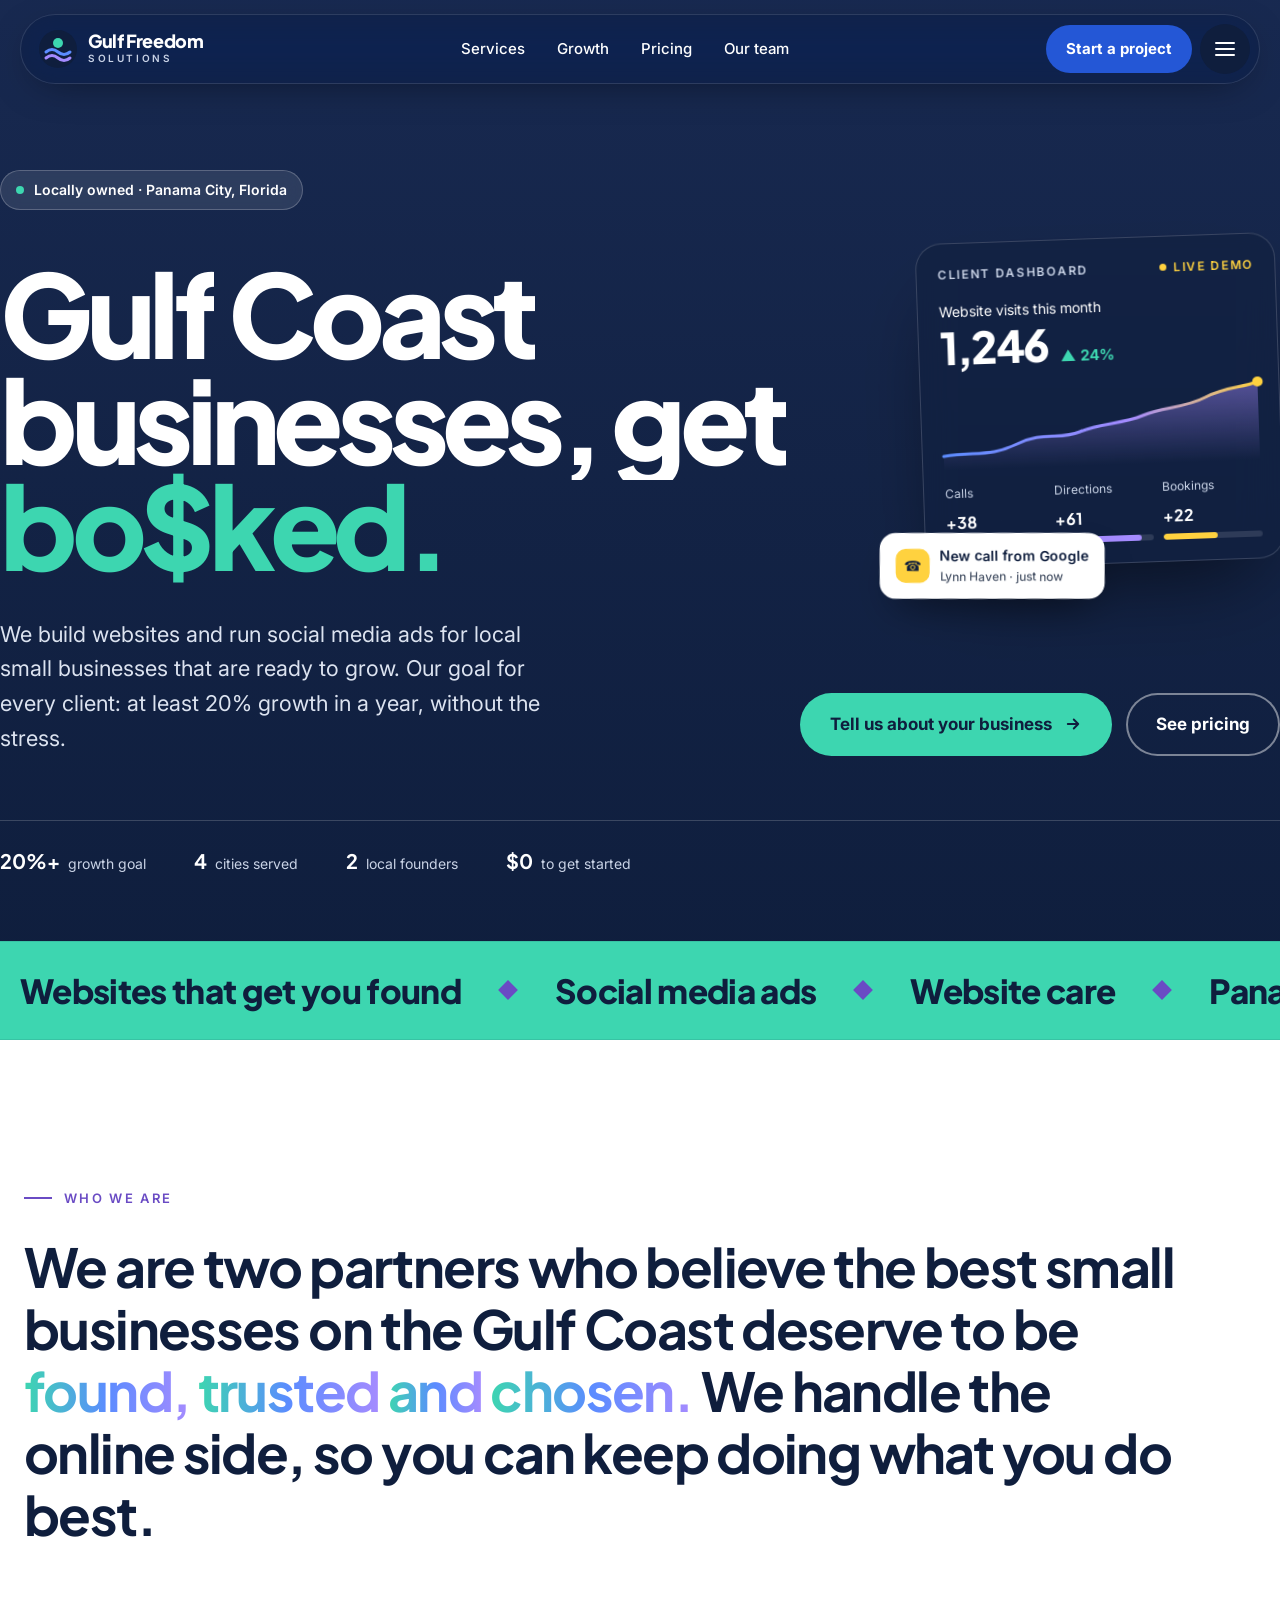
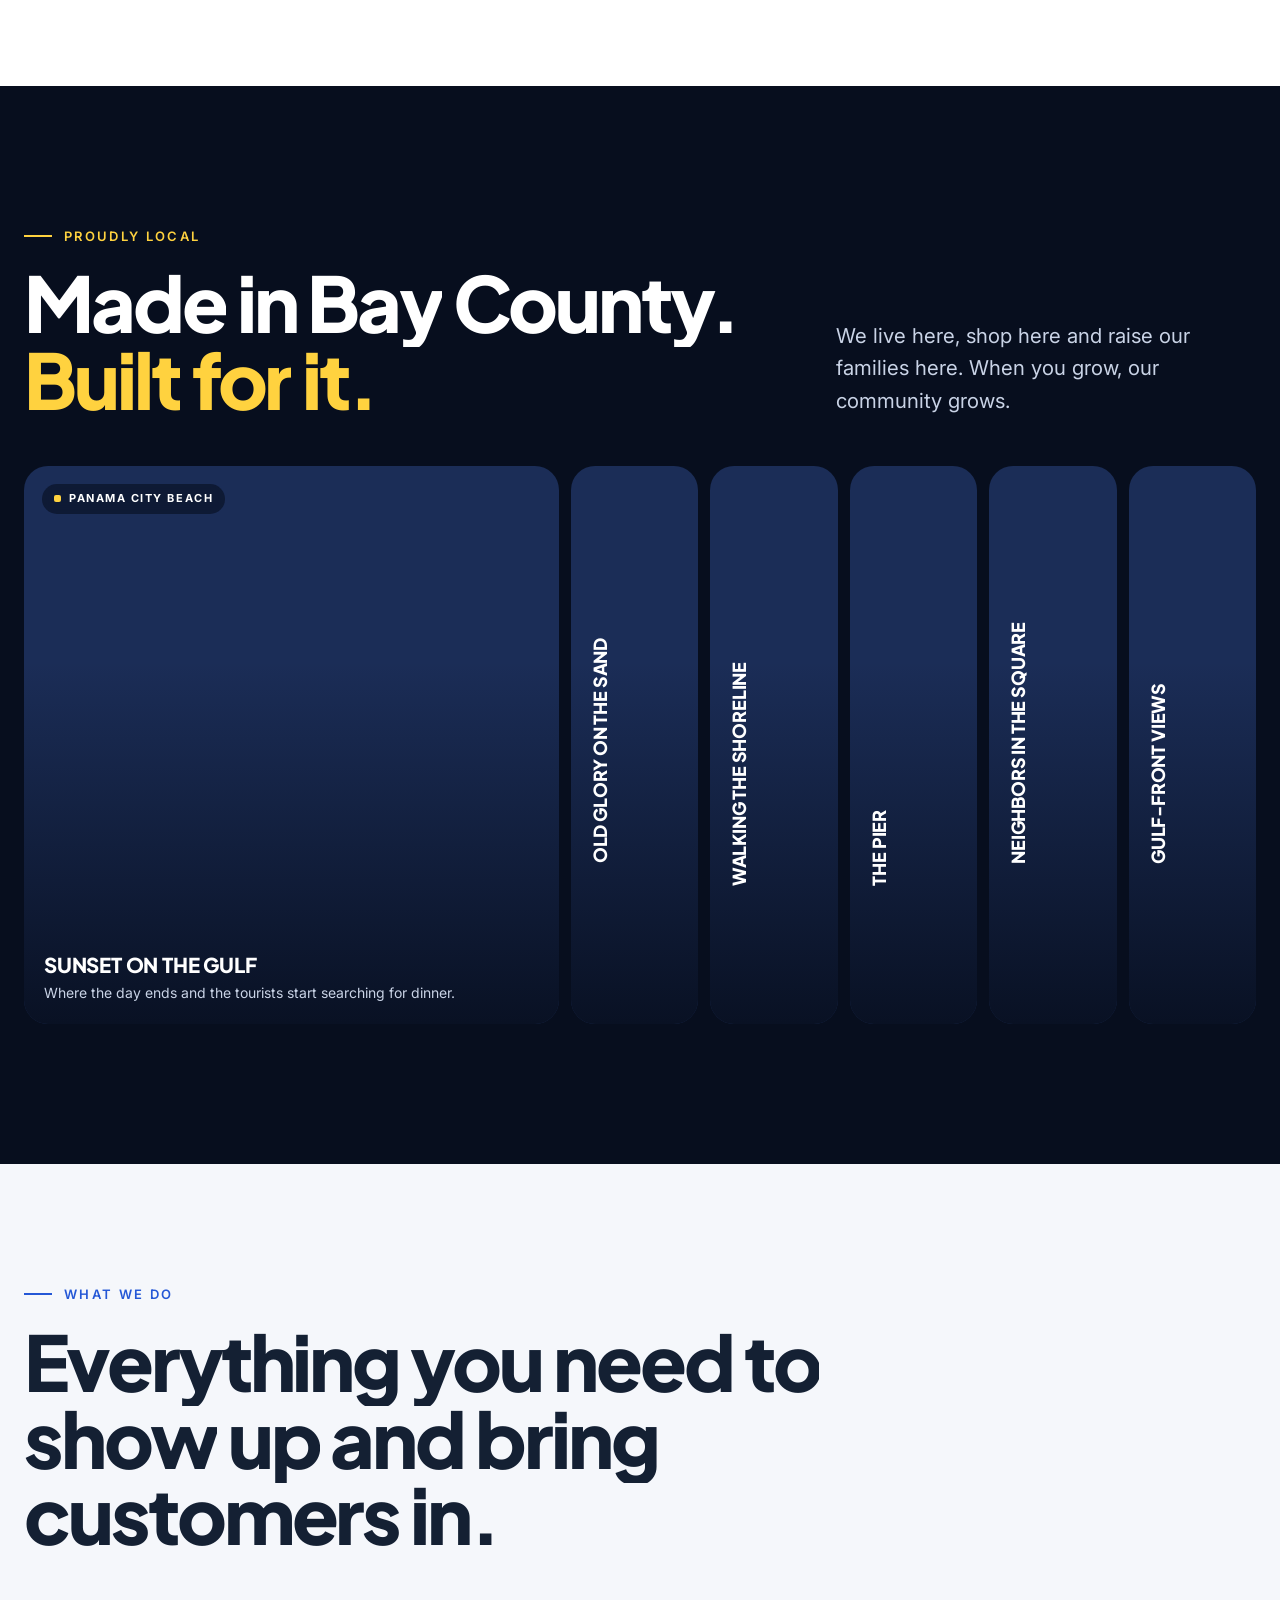
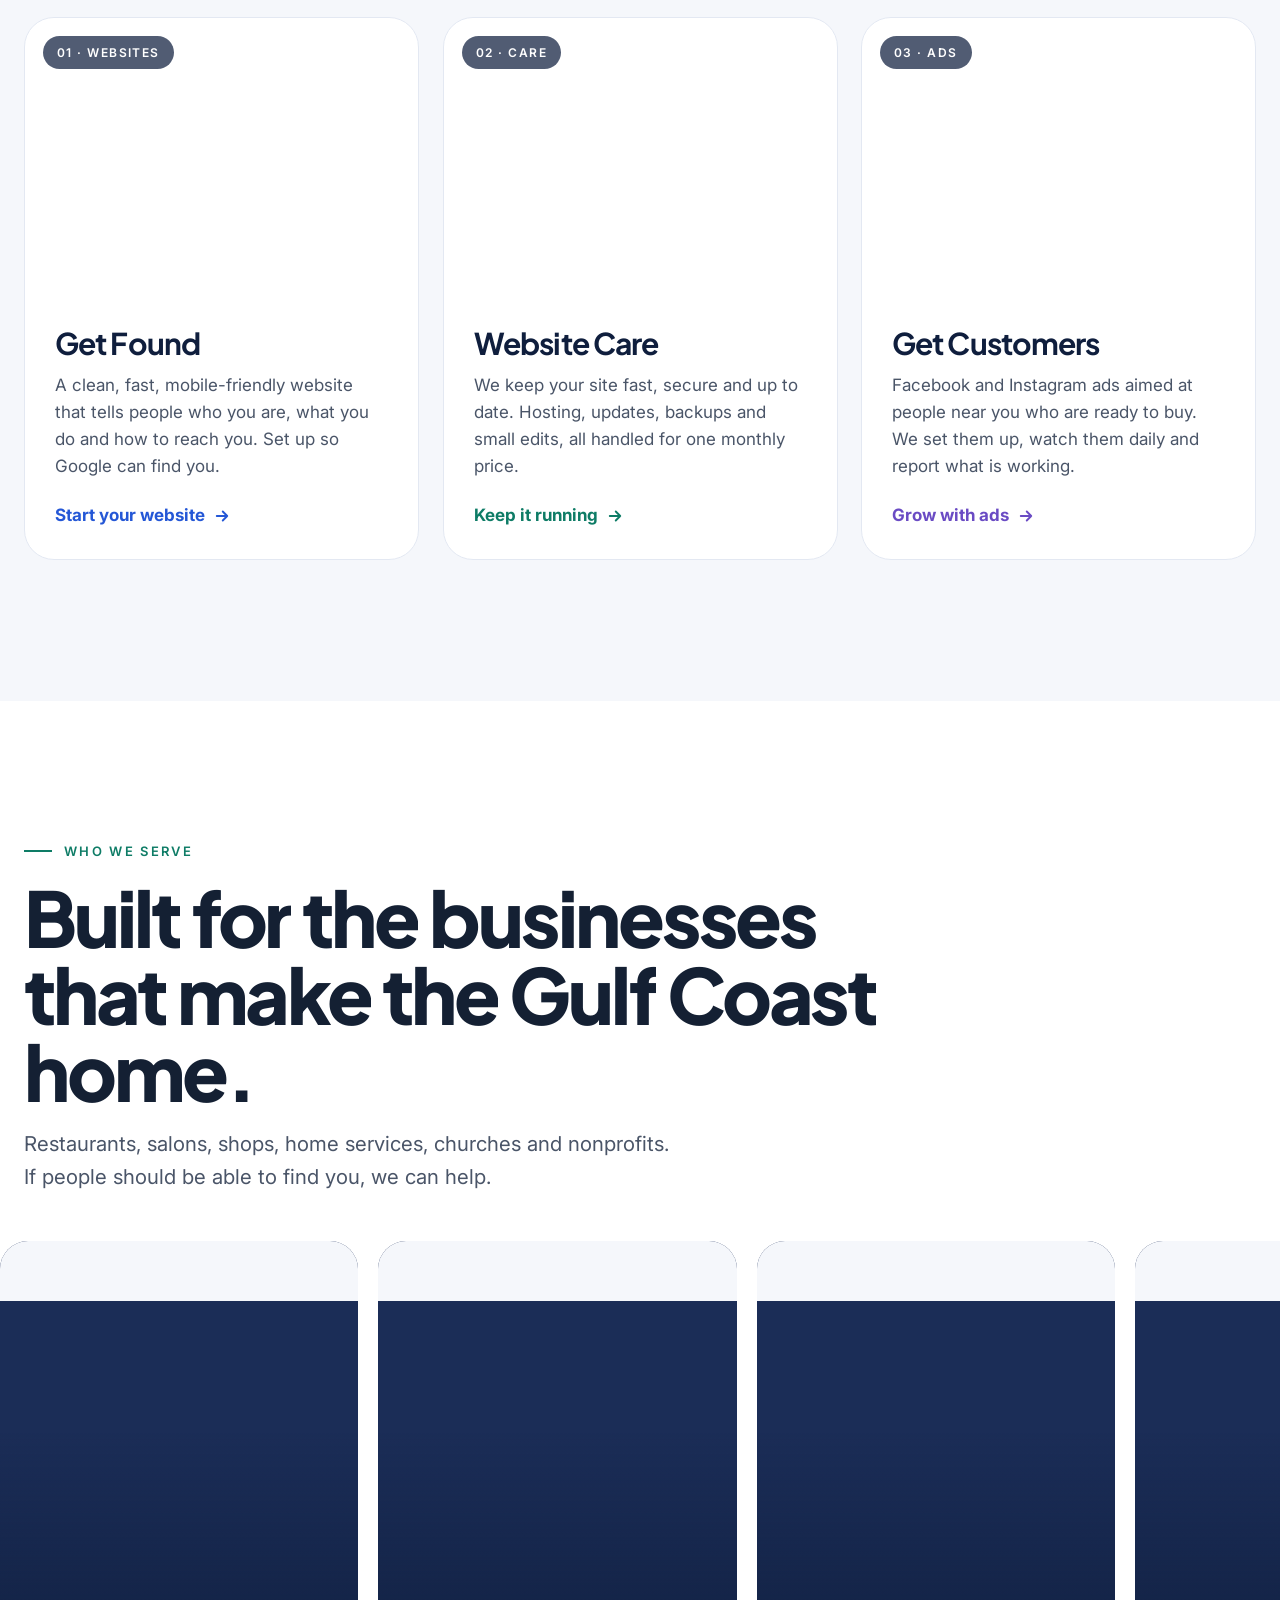
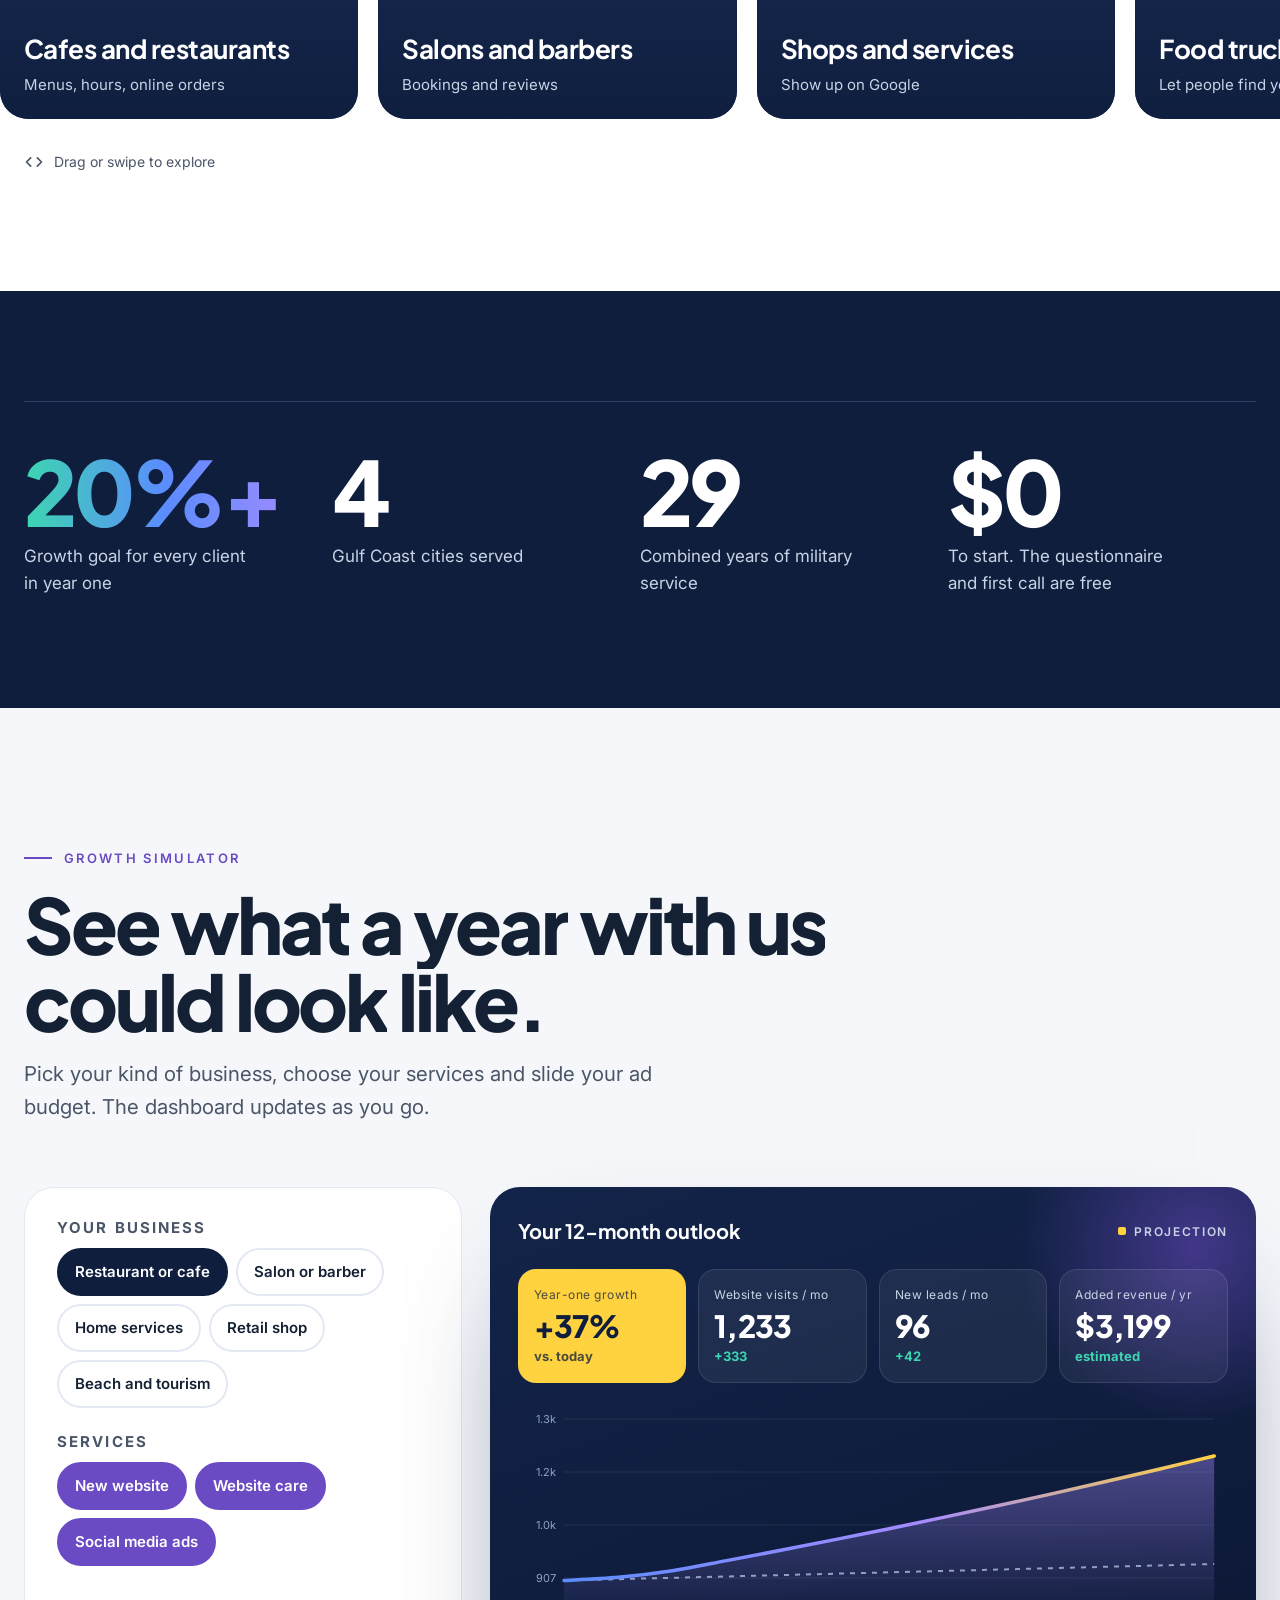
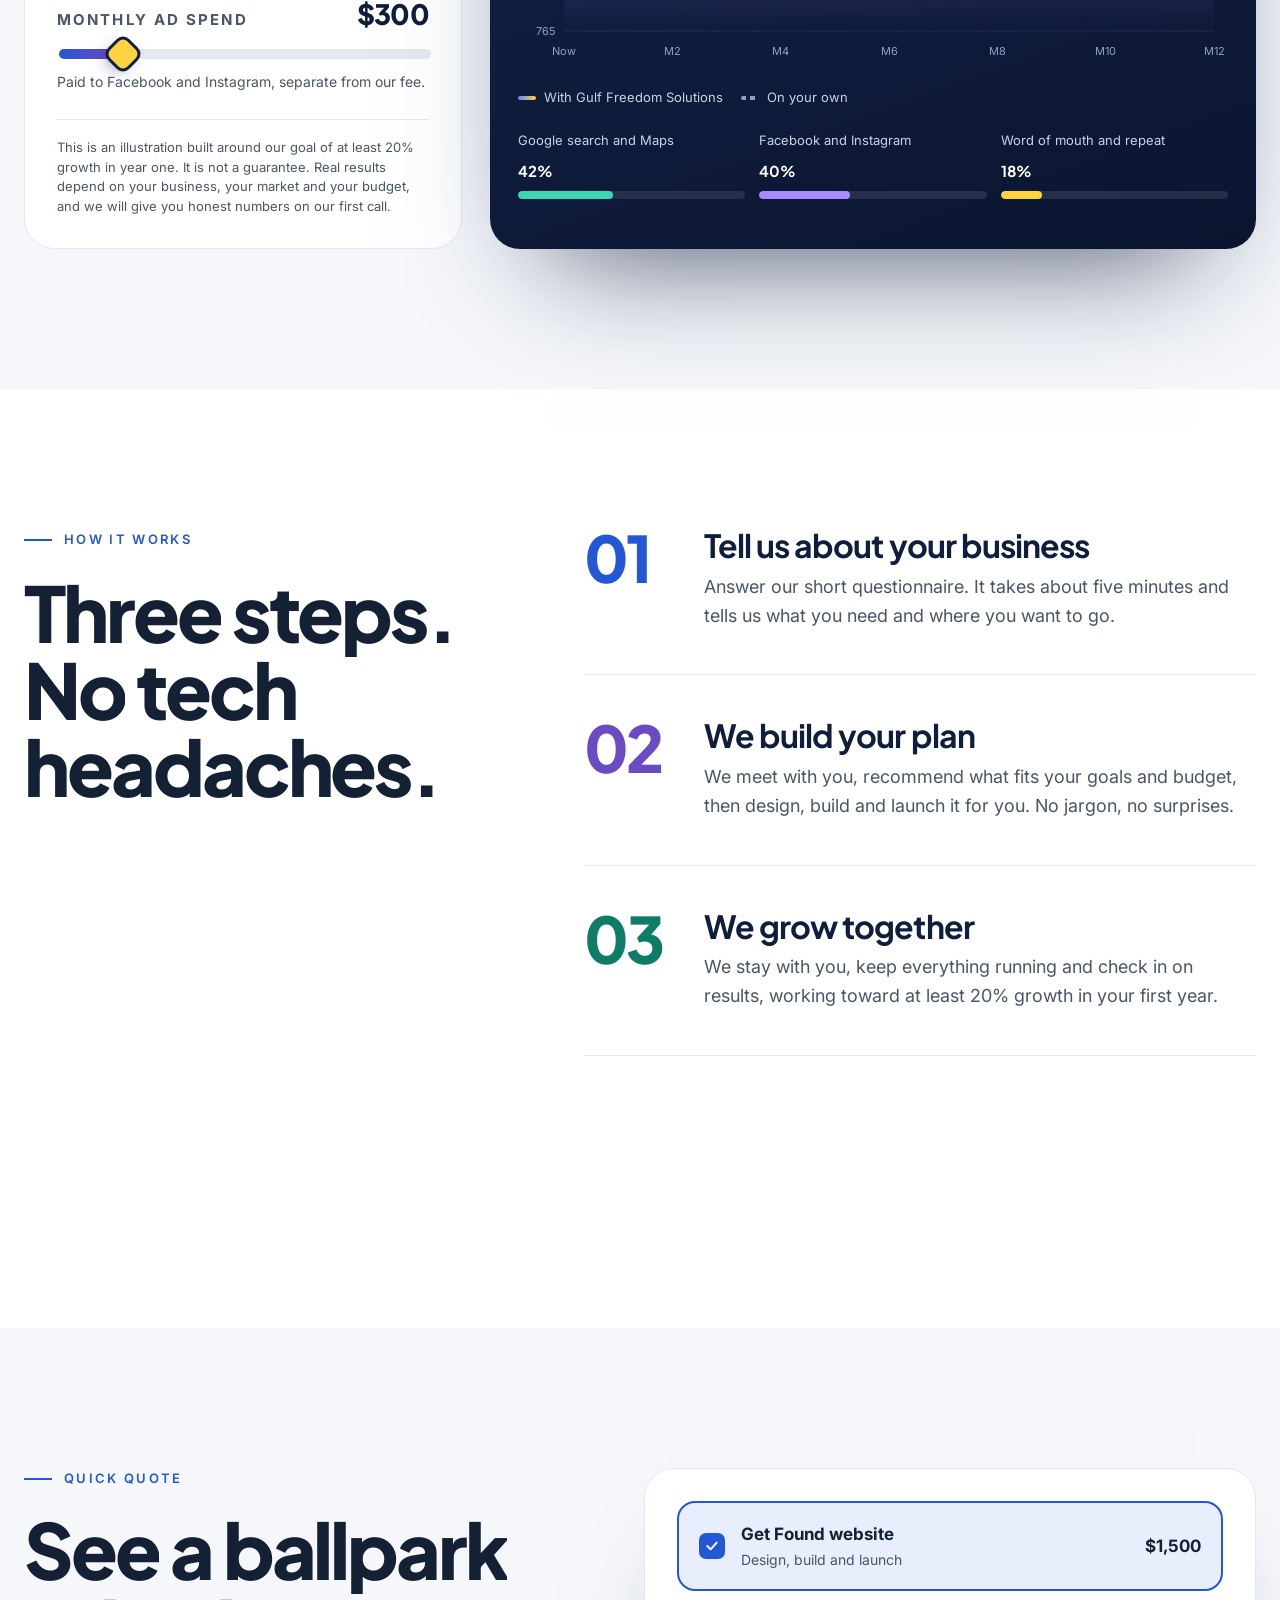
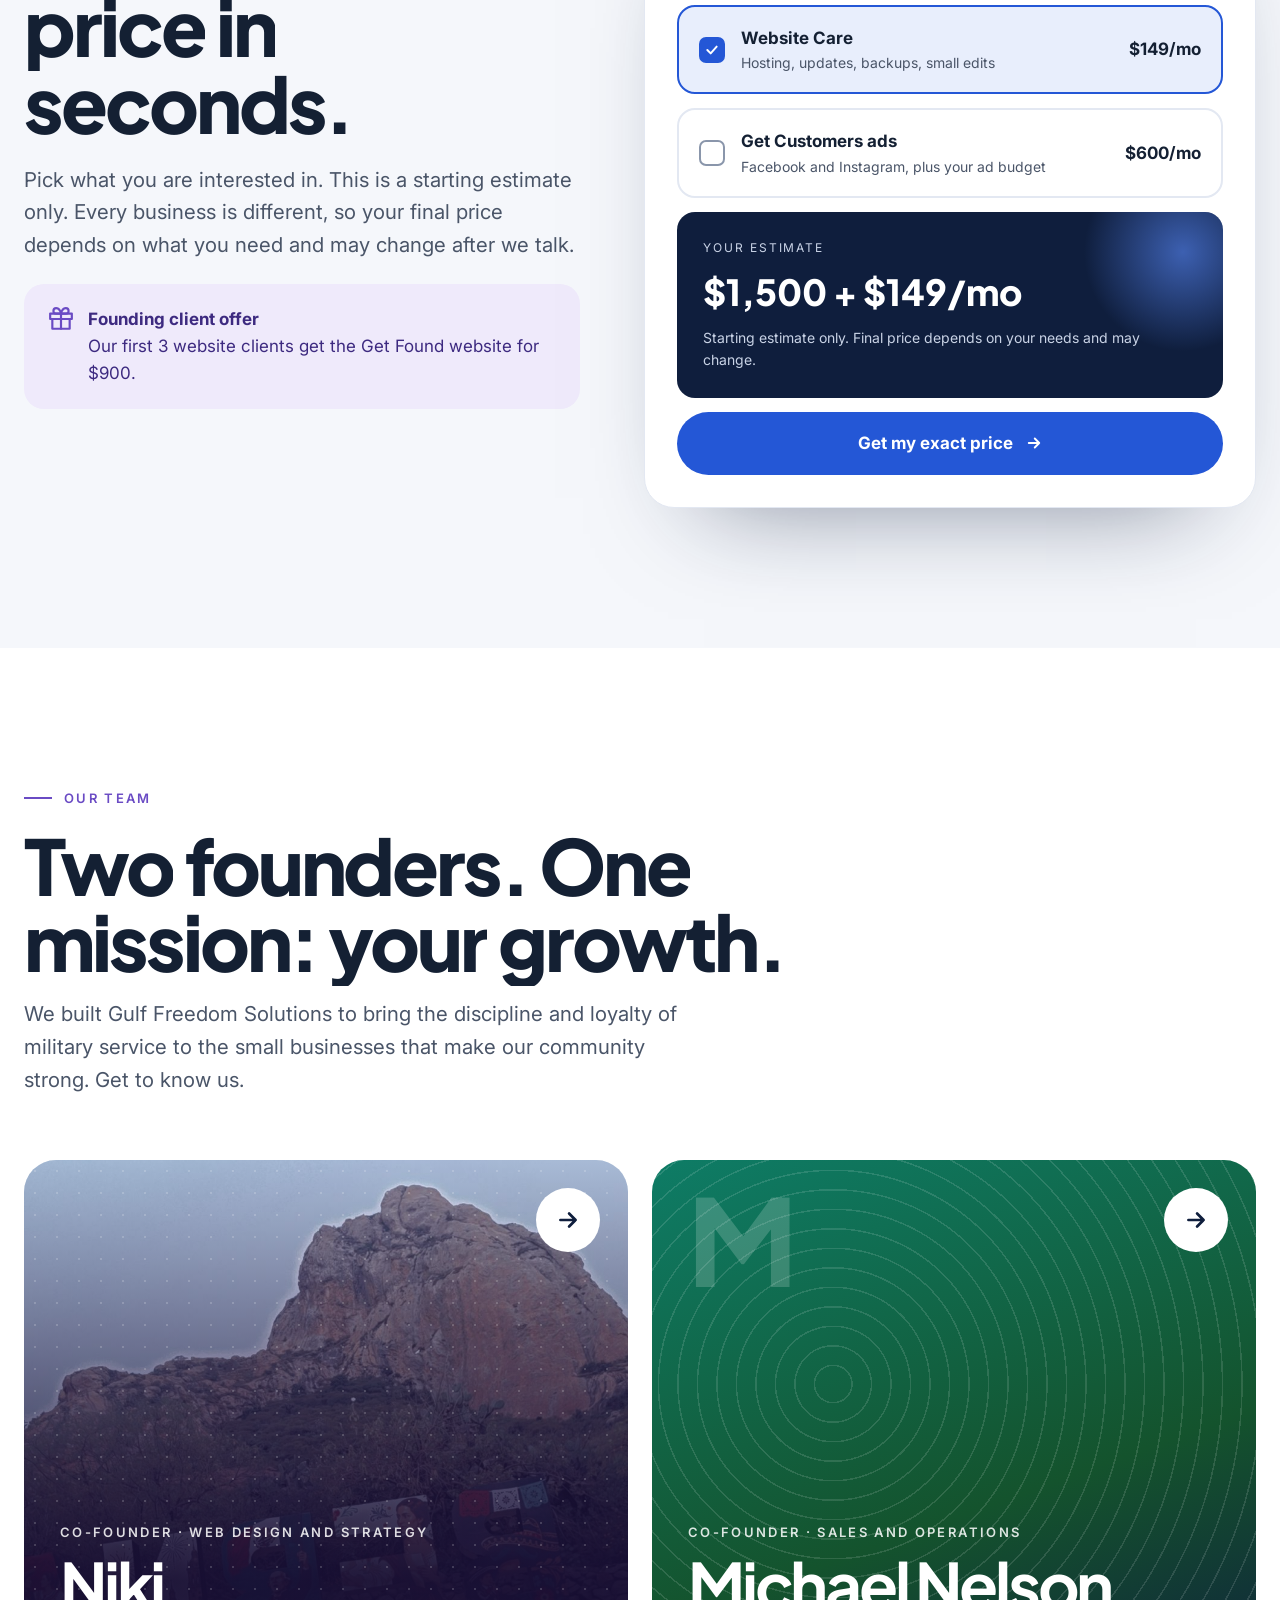
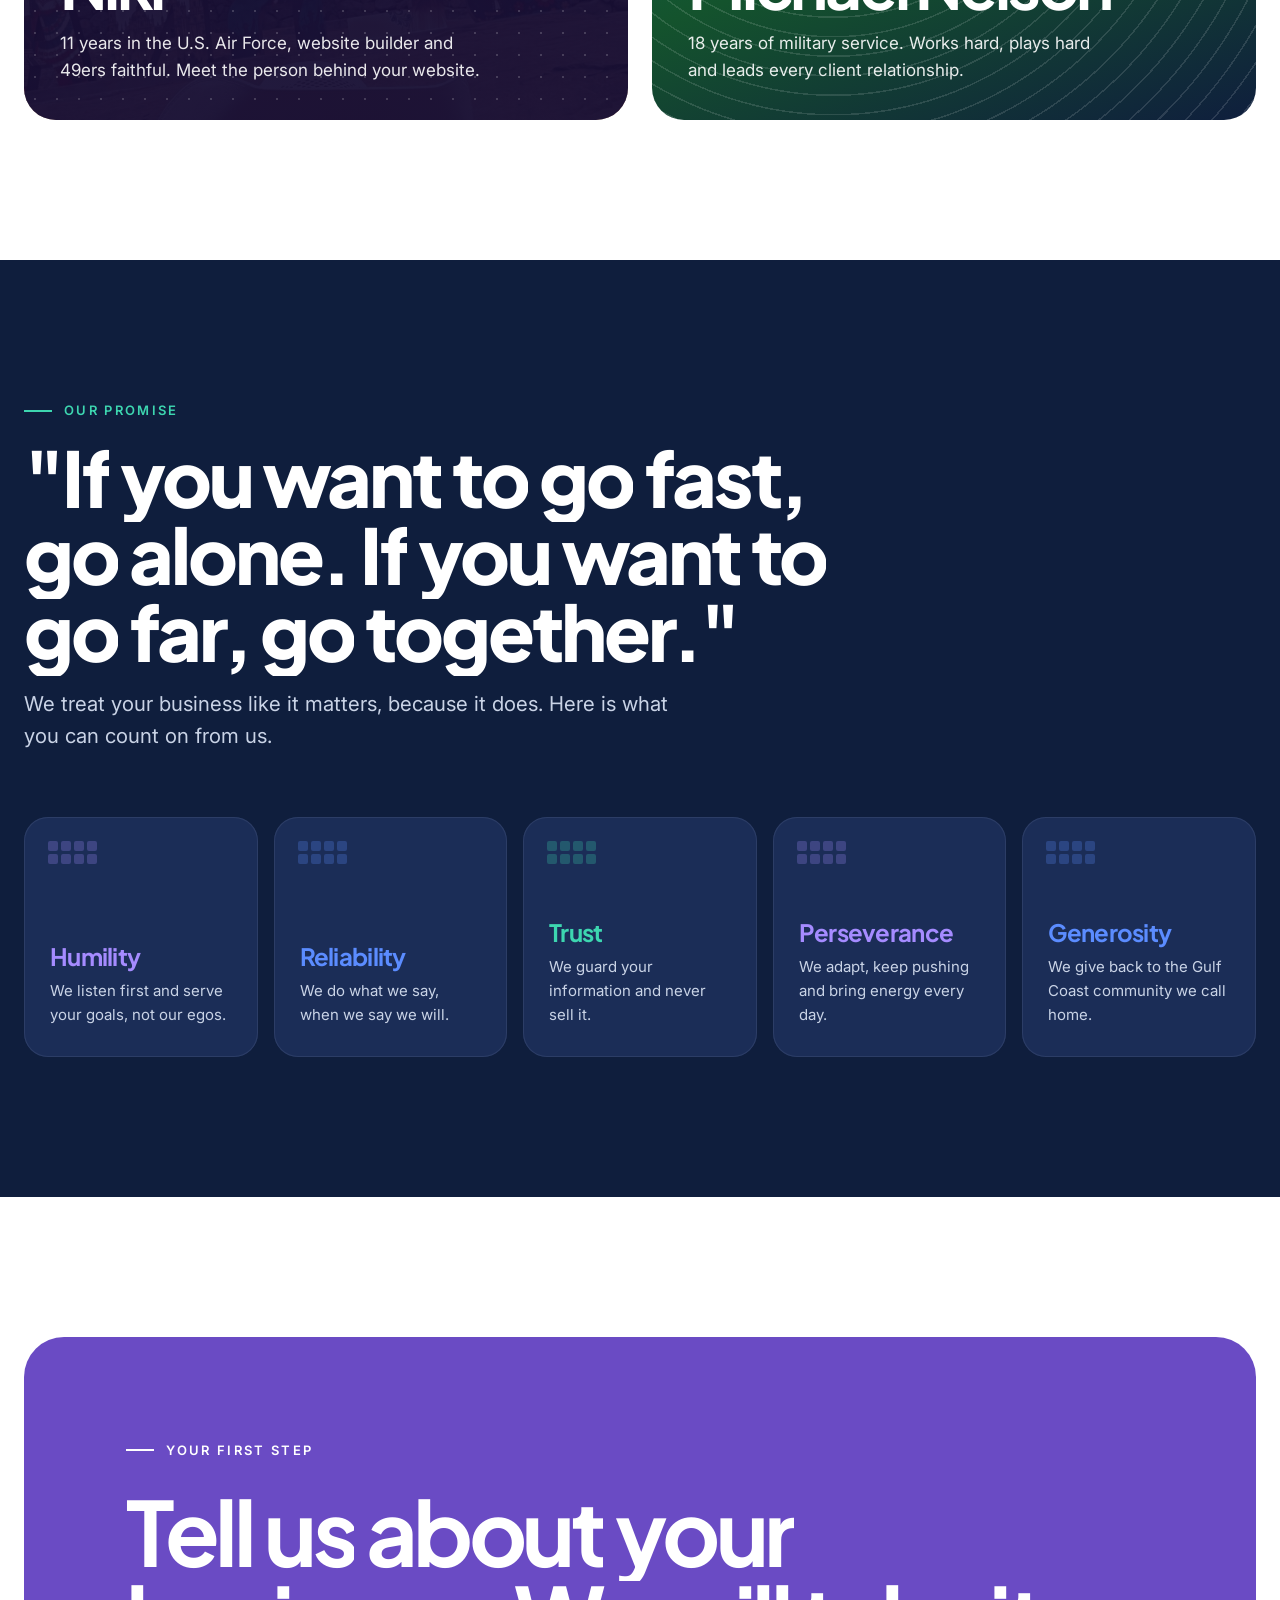
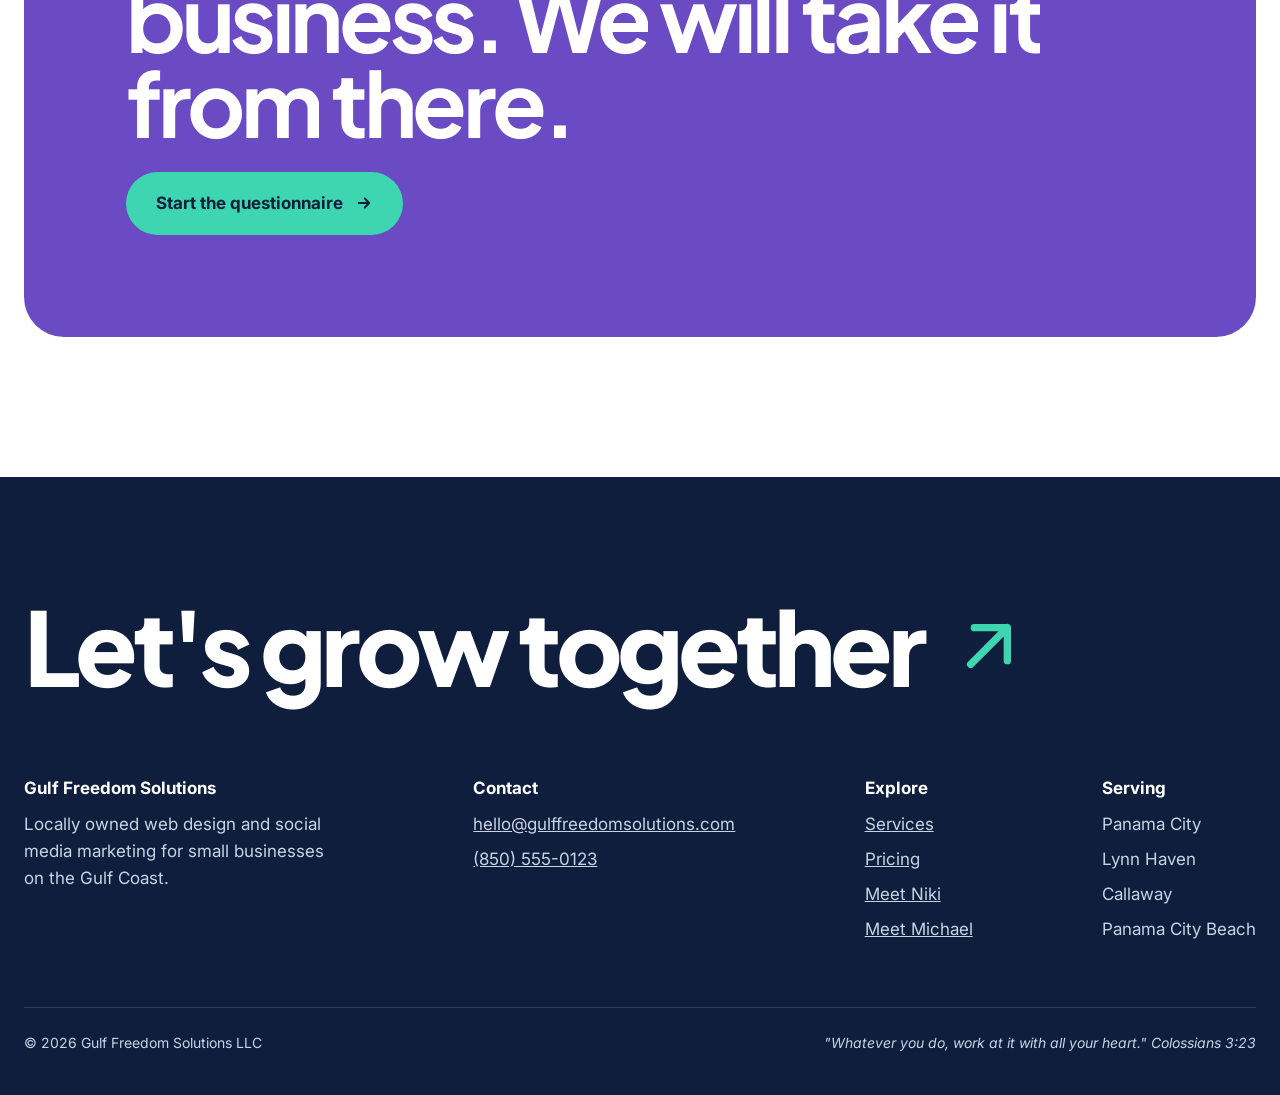
==== commit a8e71d58: "Remove veteran-owned wording while founders are on active duty Co-Authored-By: Claude Opus 5.5 <nore" ====
--- a/index.html
+++ b/index.html
@@ -4,7 +4,7 @@
 <meta charset="utf-8">
 <meta name="viewport" content="width=device-width, initial-scale=1">
 <title>Gulf Freedom Solutions | Websites and Social Media Ads in Panama City, FL</title>
-<meta name="description" content="Veteran-owned web design and social media ads for small businesses in Panama City, Lynn Haven, Callaway and Panama City Beach.">
+<meta name="description" content="Locally owned web design and social media ads for small businesses in Panama City, Lynn Haven, Callaway and Panama City Beach.">
 <script>document.documentElement.className='js';</script>
 <link rel="preconnect" href="https://fonts.googleapis.com">
 <link rel="preconnect" href="https://fonts.gstatic.com" crossorigin>
@@ -50,7 +50,7 @@
     <div class="menu-peek" aria-hidden="true"></div>
     <div><b>Say hello</b><a href="mailto:hello@gulffreedomsolutions.com">hello@gulffreedomsolutions.com</a><br><a href="tel:+18505550123">(850) 555-0123</a></div>
     <div><b>Serving</b>Panama City · Lynn Haven · Callaway · Panama City Beach</div>
-    <div><b>Veteran-owned</b>Built on discipline, loyalty and service.</div>
+    <div><b>Locally owned</b>Built on discipline, loyalty and service.</div>
   </aside>
 </div>
 
@@ -60,7 +60,7 @@
 <section class="hero" data-dark>
   <div class="hero-media pximg" data-cols="16" data-rows="10"><div class="bg" role="img" aria-label="Panama City Beach pier at sunset"></div></div>
   <div class="wrap hero-in">
-    <span class="tag rv"><i></i>Veteran-owned · Panama City, Florida</span>
+    <span class="tag rv"><i></i>Locally owned · Panama City, Florida</span>
     <div class="hero-top">
     <h1 class="split">Gulf Coast businesses, get <span class="scr" data-words="found.|booked.|noticed.|chosen.">found.</span></h1>
     <div class="hero-dash" aria-hidden="true">
@@ -91,7 +91,7 @@
     <div class="hero-foot rv d4">
       <span><b>20%+</b>growth goal</span>
       <span><b>4</b>cities served</span>
-      <span><b>2</b>veteran founders</span>
+      <span><b>2</b>local founders</span>
       <span><b>$0</b>to get started</span>
     </div>
   </div>
@@ -106,7 +106,7 @@
 <section class="sec">
   <div class="wrap">
     <p class="eyebrow rv" style="color:var(--violet);margin-bottom:28px">Who we are</p>
-    <p class="statement split">We are two veterans who believe the best small businesses on the Gulf Coast deserve to be <em class="grad">found, trusted and chosen.</em> We handle the online side, so you can keep doing what you do best.</p>
+    <p class="statement split">We are two partners who believe the best small businesses on the Gulf Coast deserve to be <em class="grad">found, trusted and chosen.</em> We handle the online side, so you can keep doing what you do best.</p>
   </div>
 </section>
 
@@ -122,7 +122,7 @@
     </div>
     <div class="panels rv" id="panels">
       <div class="panel on" tabindex="0" data-cursor="Look"><div class="ph" style="background-image:url('https://images.unsplash.com/photo-1703556891303-99ed089279e6?auto=format&fit=crop&w=1400&q=75')" role="img" aria-label="Sunset on the Gulf, Panama City Beach"></div><span class="pin">Panama City Beach</span><div class="lab"><b>Sunset on the Gulf</b><span>Where the day ends and the tourists start searching for dinner.</span></div></div>
-      <div class="panel" tabindex="0" data-cursor="Look"><div class="ph" style="background-image:url('https://images.unsplash.com/photo-1651024954897-c4007704ae73?auto=format&fit=crop&w=1400&q=75')" role="img" aria-label="Old Glory on the sand, Panama City Beach"></div><span class="pin">Panama City Beach</span><div class="lab"><b>Old Glory on the sand</b><span>Veteran-owned and proud to serve the county we call home.</span></div></div>
+      <div class="panel" tabindex="0" data-cursor="Look"><div class="ph" style="background-image:url('https://images.unsplash.com/photo-1651024954897-c4007704ae73?auto=format&fit=crop&w=1400&q=75')" role="img" aria-label="Old Glory on the sand, Panama City Beach"></div><span class="pin">Panama City Beach</span><div class="lab"><b>Old Glory on the sand</b><span>Locally owned and proud to serve the county we call home.</span></div></div>
       <div class="panel" tabindex="0" data-cursor="Look"><div class="ph" style="background-image:url('https://images.unsplash.com/photo-1674865903654-1161fbe4cc67?auto=format&fit=crop&w=1400&q=75')" role="img" aria-label="Walking the shoreline, Panama City"></div><span class="pin">Panama City</span><div class="lab"><b>Walking the shoreline</b><span>Locals and visitors are searching for you on their phones.</span></div></div>
       <div class="panel" tabindex="0" data-cursor="Look"><div class="ph" style="background-image:url('https://images.unsplash.com/photo-1727099375394-dc6ebeb52794?auto=format&fit=crop&w=1400&q=75')" role="img" aria-label="The pier, Panama City Beach"></div><span class="pin">Panama City Beach</span><div class="lab"><b>The pier</b><span>Busy season comes fast. Your website should be ready first.</span></div></div>
       <div class="panel" tabindex="0" data-cursor="Look"><div class="ph" style="background-image:url('https://images.unsplash.com/photo-1774976358635-5011d6f79e09?auto=format&fit=crop&w=1400&q=75')" role="img" aria-label="Neighbors in the square, Bay County"></div><span class="pin">Bay County</span><div class="lab"><b>Neighbors in the square</b><span>Small businesses make this community feel like home.</span></div></div>
@@ -293,7 +293,7 @@
   <div class="wrap">
     <div class="head">
       <p class="eyebrow rv" style="color:var(--violet)">Our team</p>
-      <h2 class="h2 split">Two veterans. One mission: your growth.</h2>
+      <h2 class="h2 split">Two founders. One mission: your growth.</h2>
       <p class="lead rv d2">We built Gulf Freedom Solutions to bring the discipline and loyalty of military service to the small businesses that make our community strong. Get to know us.</p>
     </div>
     <div class="team">
@@ -304,7 +304,7 @@
         <span class="go" aria-hidden="true"><svg width="26" height="26" viewBox="0 0 24 24" fill="none" stroke="currentColor" stroke-width="2.5" stroke-linecap="round" stroke-linejoin="round"><path d="M5 12h14M13 6l6 6-6 6"/></svg></span>
         <span class="who">Co-founder · Web Design and Strategy</span>
         <h3>Niki</h3>
-        <p>11-year Air Force veteran, website builder and 49ers faithful. Meet the person behind your website.</p>
+        <p>11 years in the U.S. Air Force, website builder and 49ers faithful. Meet the person behind your website.</p>
       </a>
       <a class="member rv d1" href="team/partner.html">
         <div class="bgc" style="background:linear-gradient(160deg,#0E7C66,#14532D 60%,#0F1E3D)"></div>
@@ -313,7 +313,7 @@
         <span class="go" aria-hidden="true"><svg width="26" height="26" viewBox="0 0 24 24" fill="none" stroke="currentColor" stroke-width="2.5" stroke-linecap="round" stroke-linejoin="round"><path d="M5 12h14M13 6l6 6-6 6"/></svg></span>
         <span class="who">Co-founder · Sales and Operations</span>
         <h3>Michael Nelson</h3>
-        <p>18-year military veteran. Works hard, plays hard and leads every client relationship.</p>
+        <p>18 years of military service. Works hard, plays hard and leads every client relationship.</p>
       </a>
     </div>
   </div>
@@ -356,7 +356,7 @@
   <div class="wrap">
     <a class="big" href="start.html">Let's grow together <svg width="88" height="88" viewBox="0 0 24 24" fill="none" stroke="#3DD6B0" stroke-width="2" stroke-linecap="round" stroke-linejoin="round" aria-hidden="true"><path d="M7 17L17 7M8 7h9v9"/></svg></a>
     <div class="foot-cols">
-      <div style="max-width:320px"><b>Gulf Freedom Solutions</b><span>Veteran-owned web design and social media marketing for small businesses on the Gulf Coast.</span></div>
+      <div style="max-width:320px"><b>Gulf Freedom Solutions</b><span>Locally owned web design and social media marketing for small businesses on the Gulf Coast.</span></div>
       <div><b>Contact</b><a href="mailto:hello@gulffreedomsolutions.com">hello@gulffreedomsolutions.com</a><a href="tel:+18505550123">(850) 555-0123</a></div>
       <div><b>Explore</b><a href="index.html#services">Services</a><a href="index.html#quote">Pricing</a><a href="team/niki.html">Meet Niki</a><a href="team/partner.html">Meet Michael</a></div>
       <div><b>Serving</b><span>Panama City</span><span>Lynn Haven</span><span>Callaway</span><span>Panama City Beach</span></div>
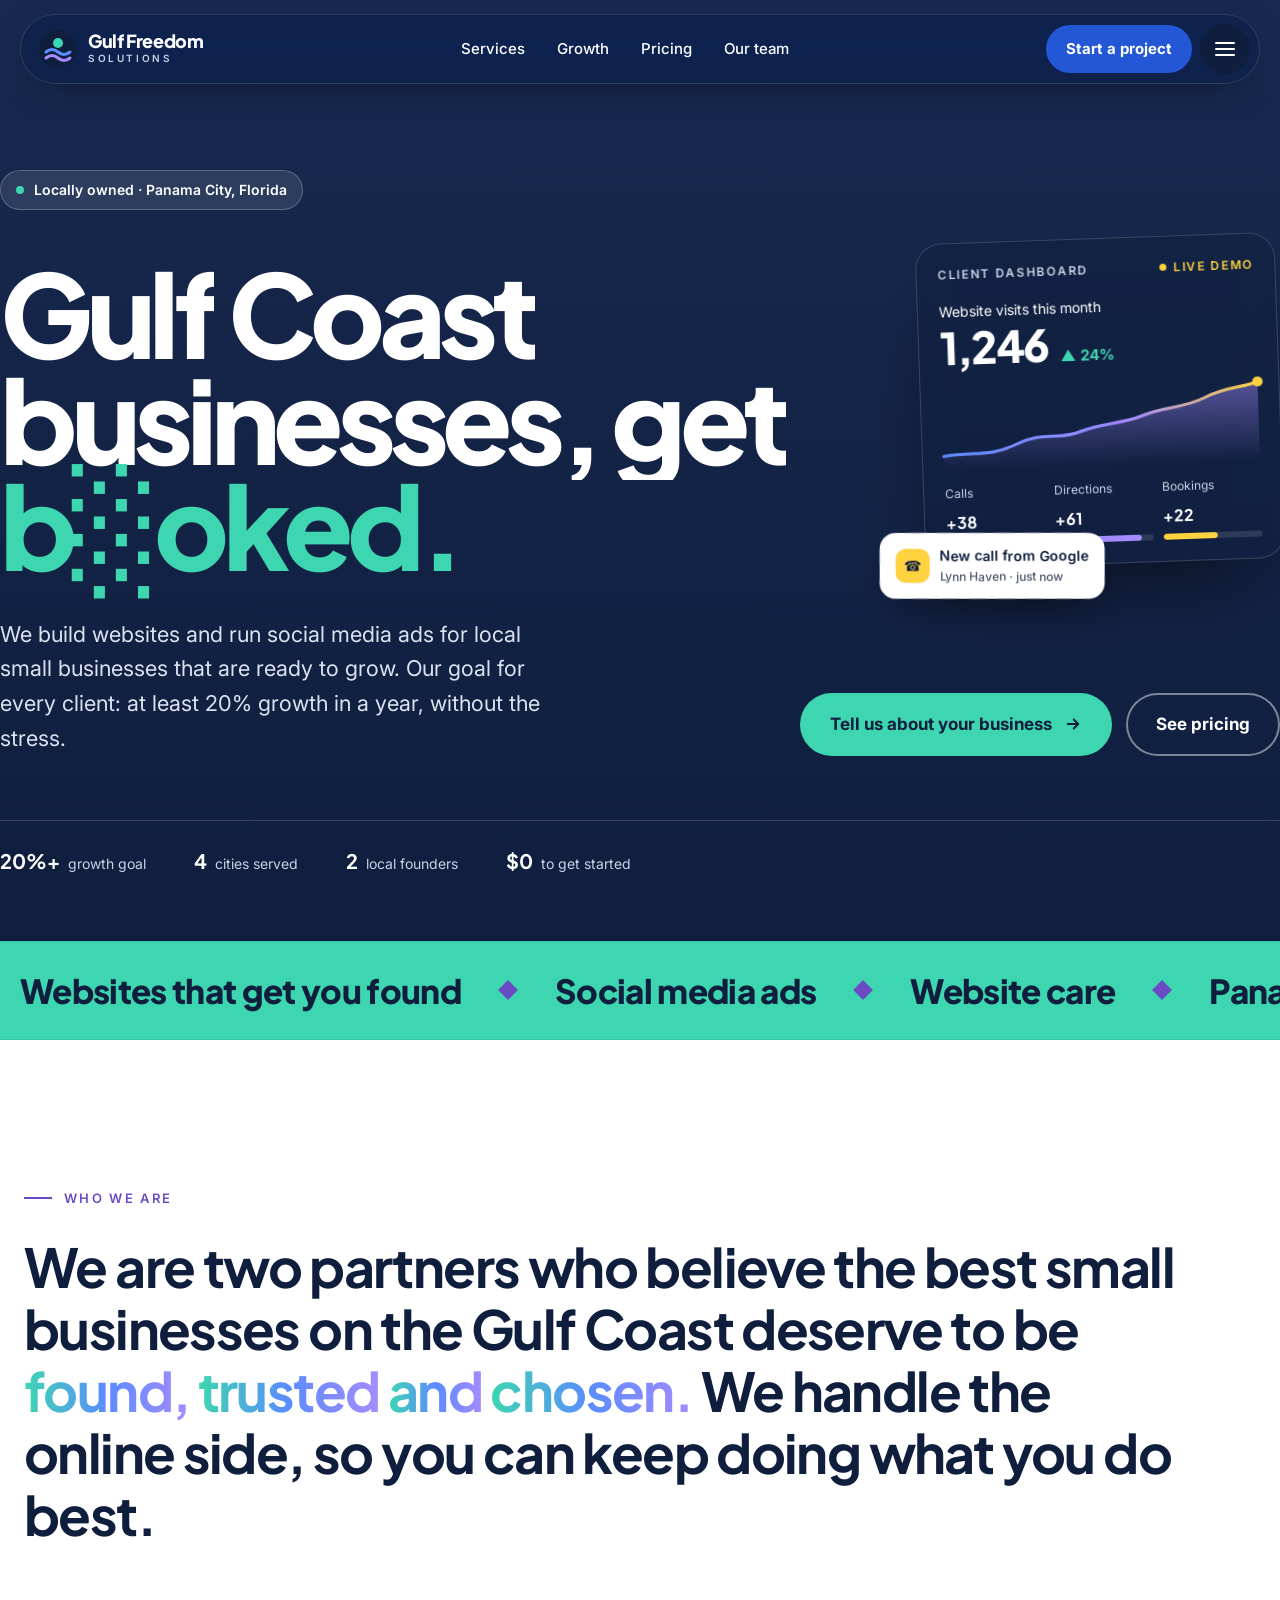
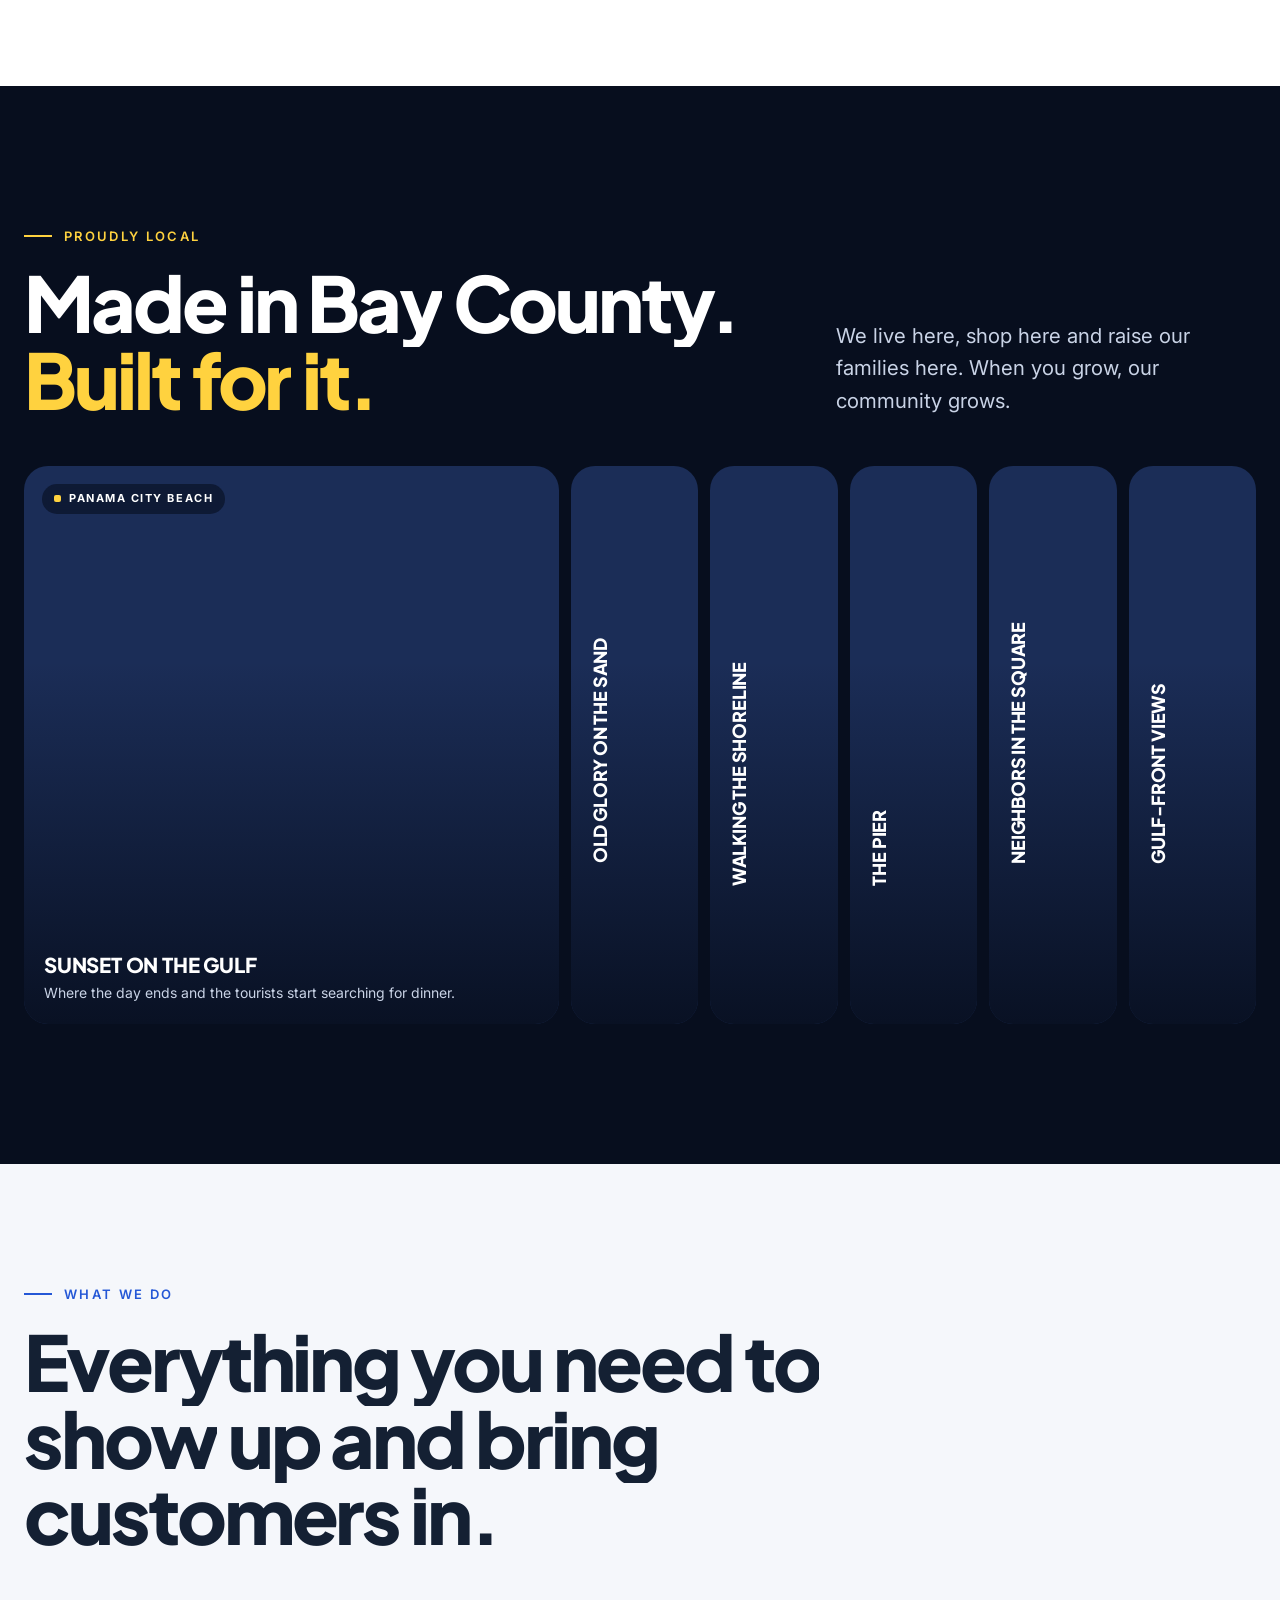
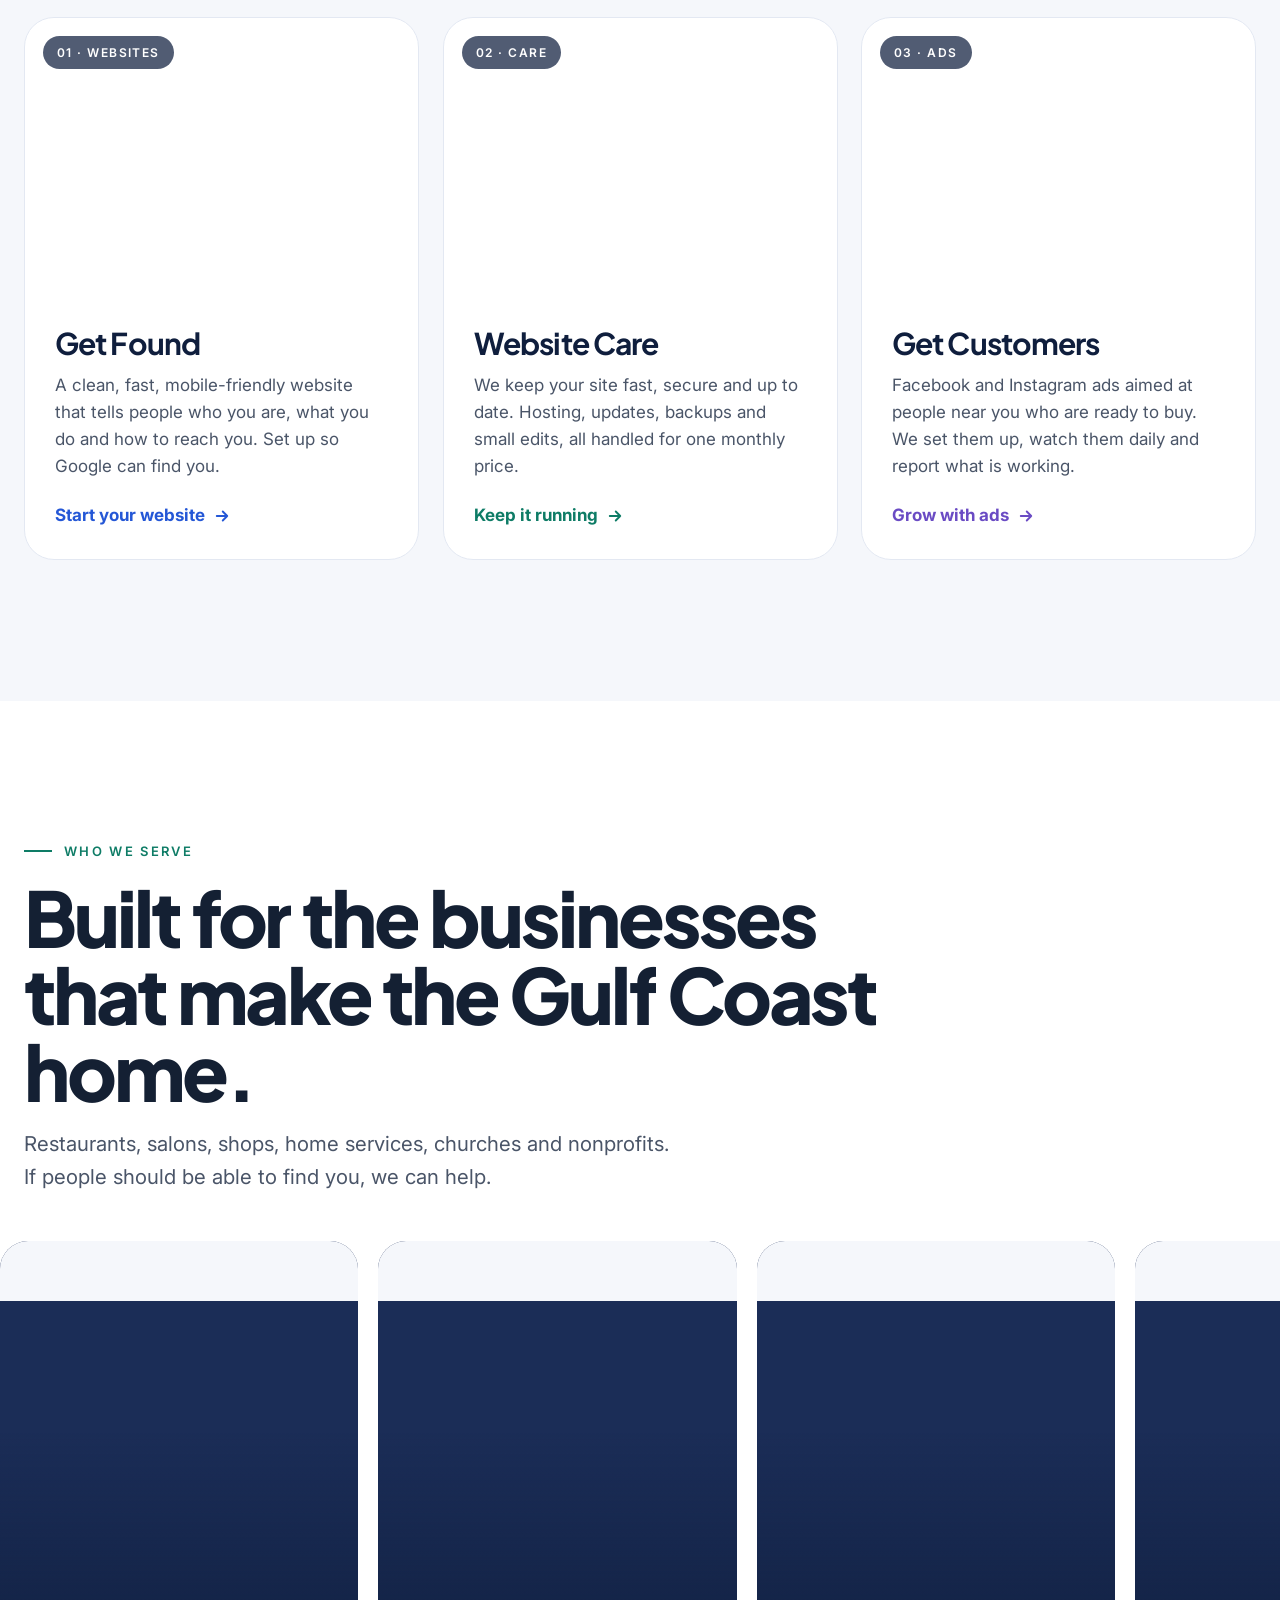
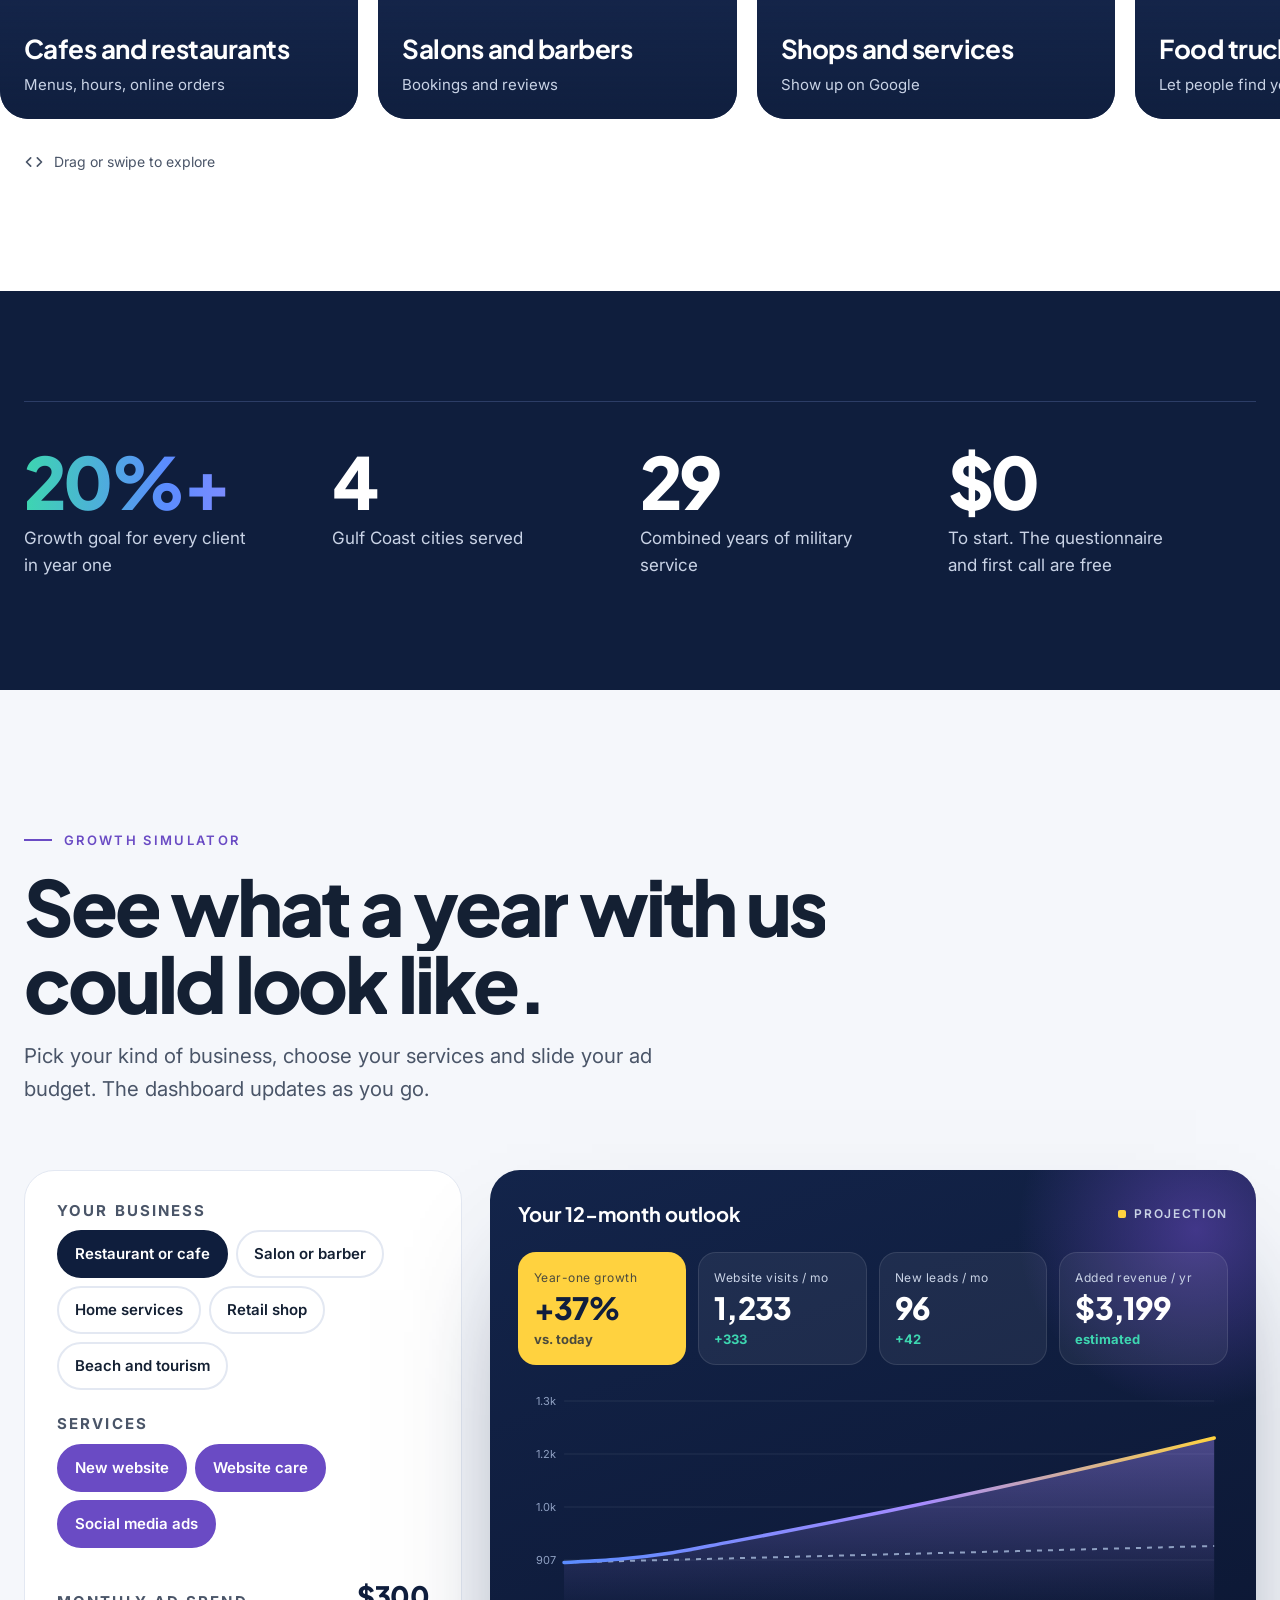
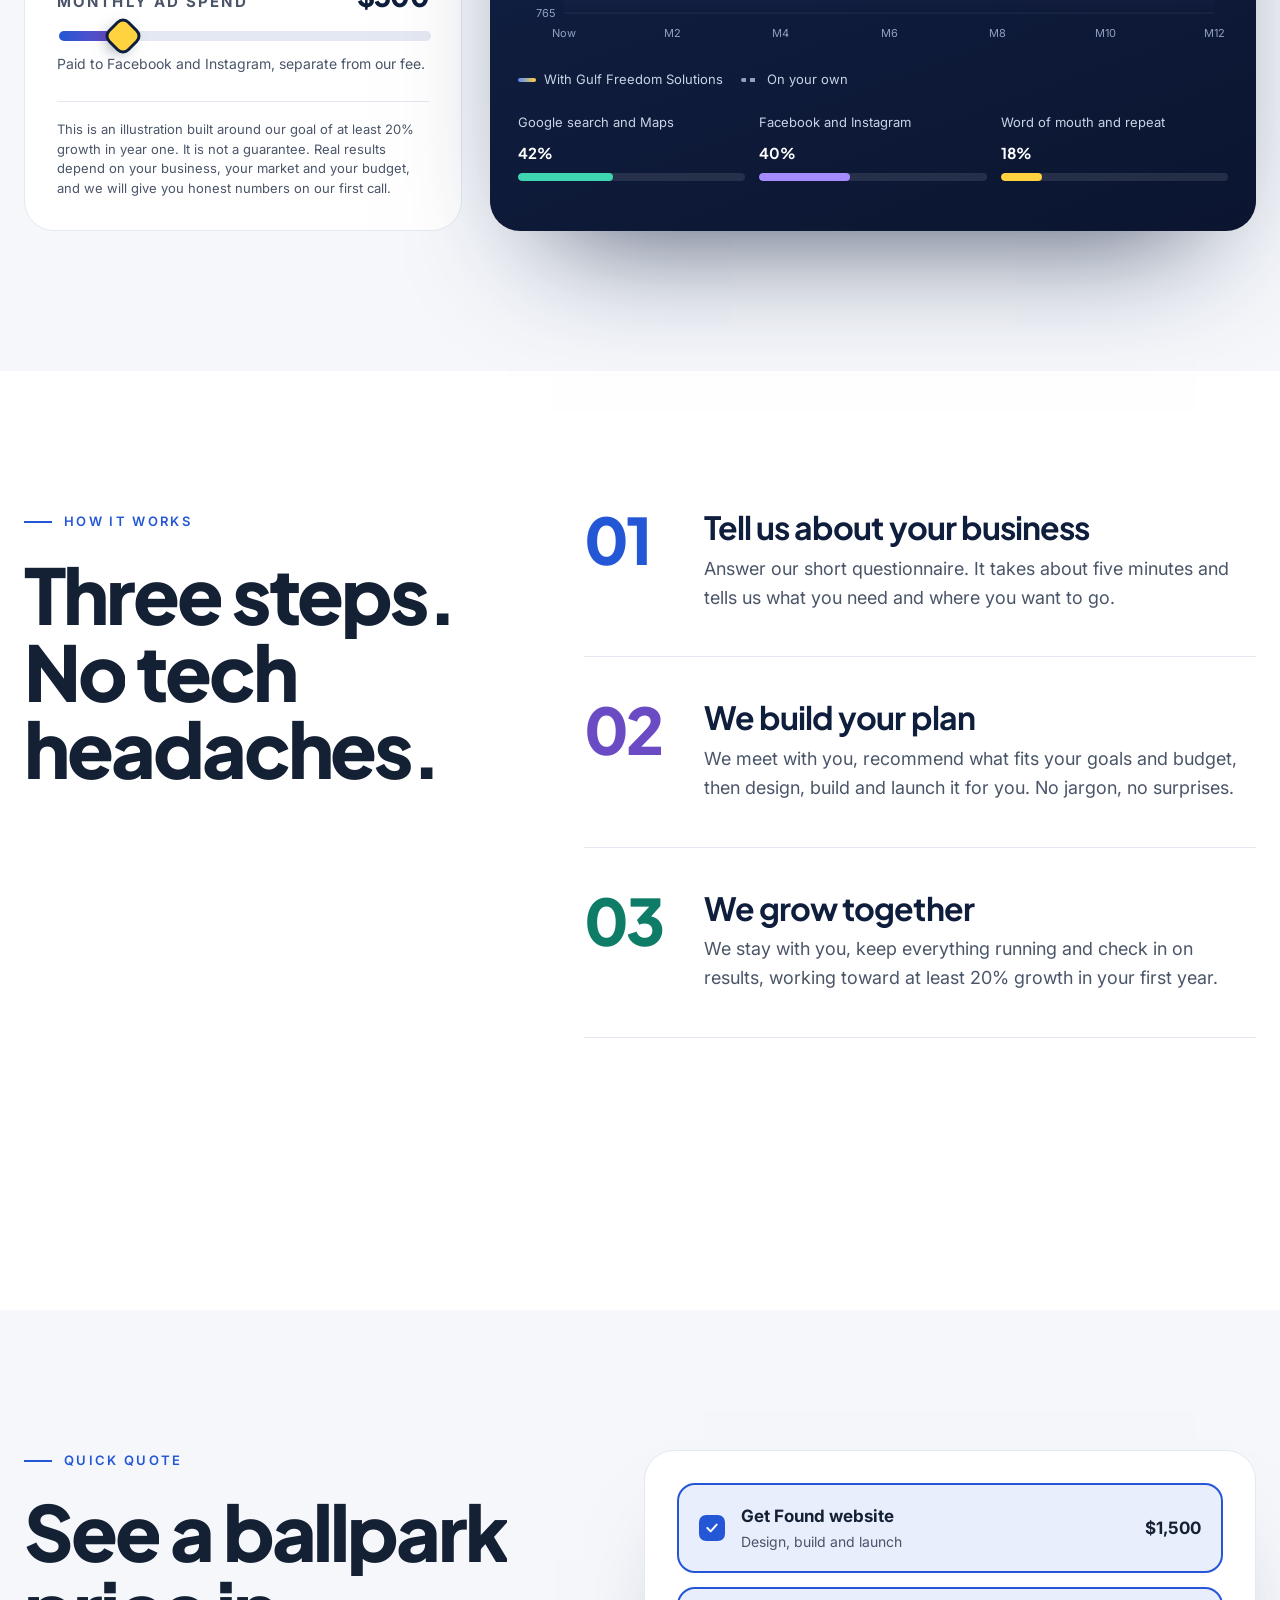
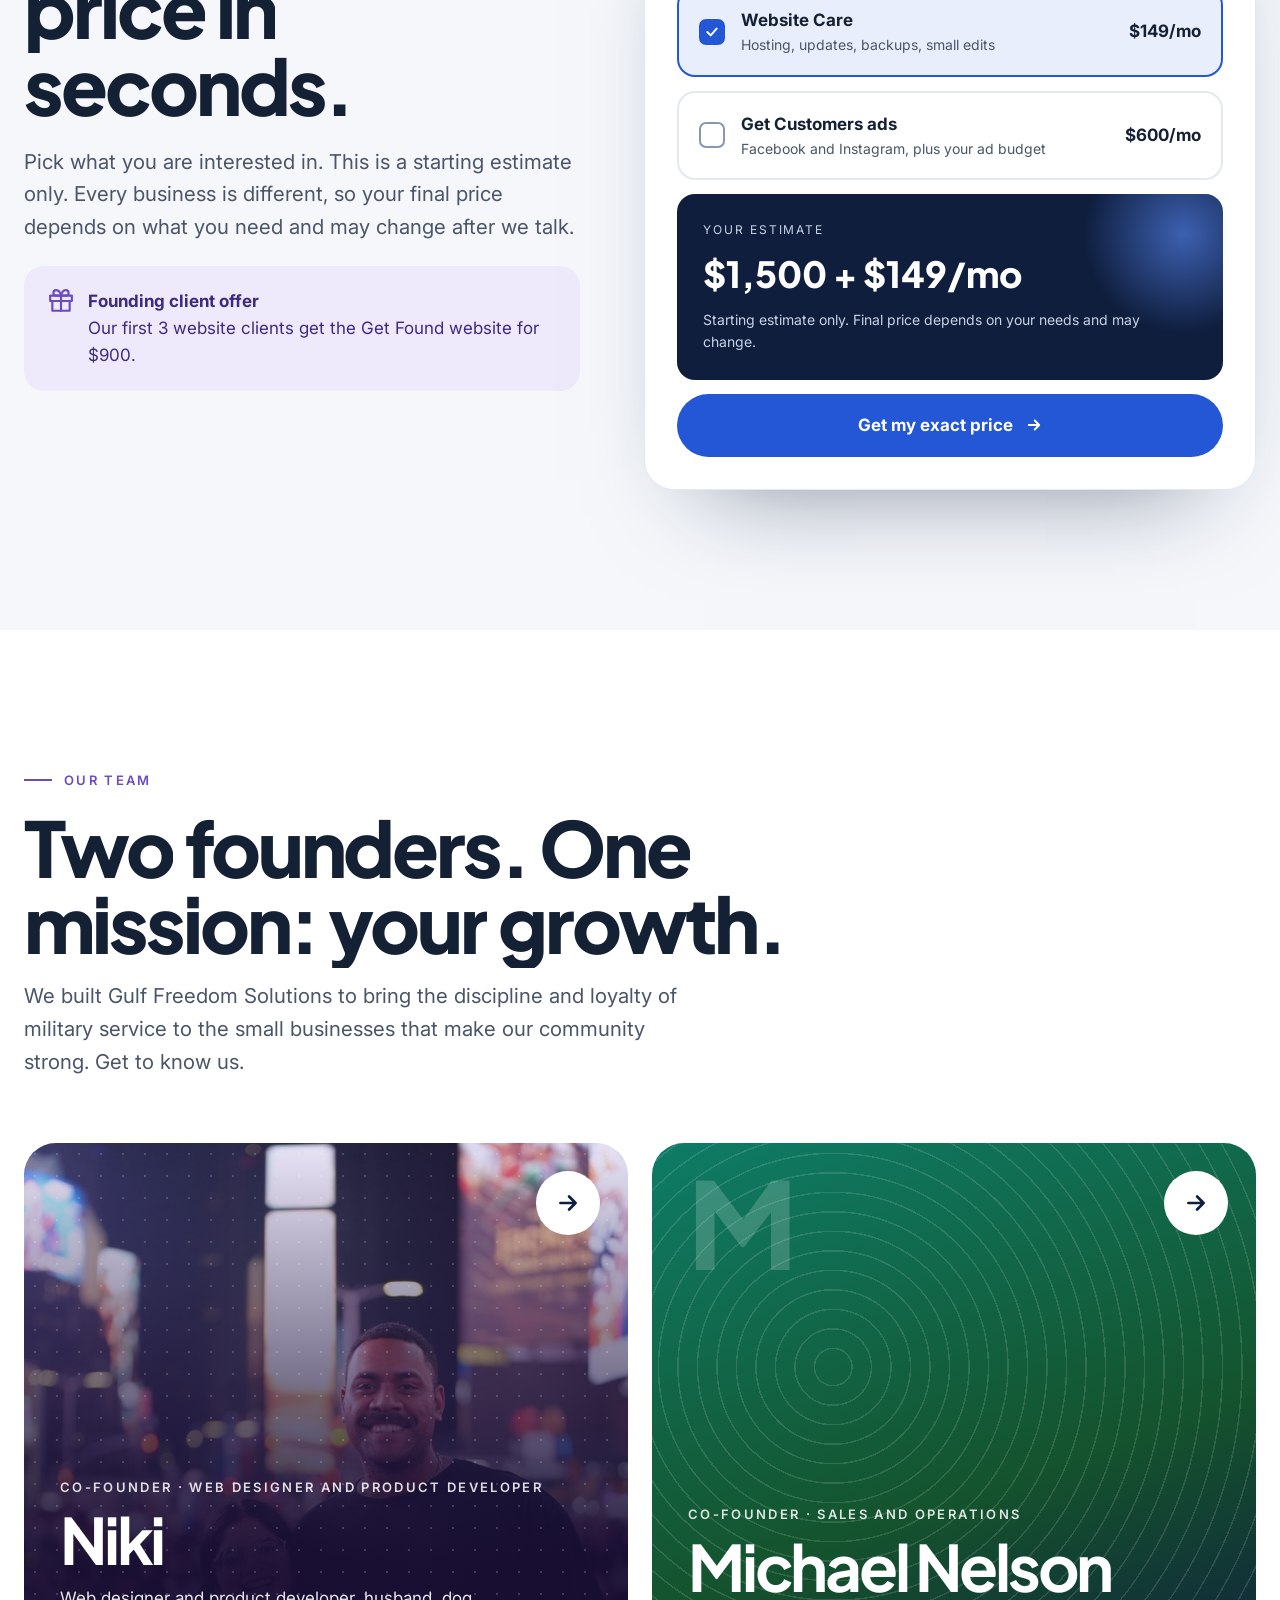
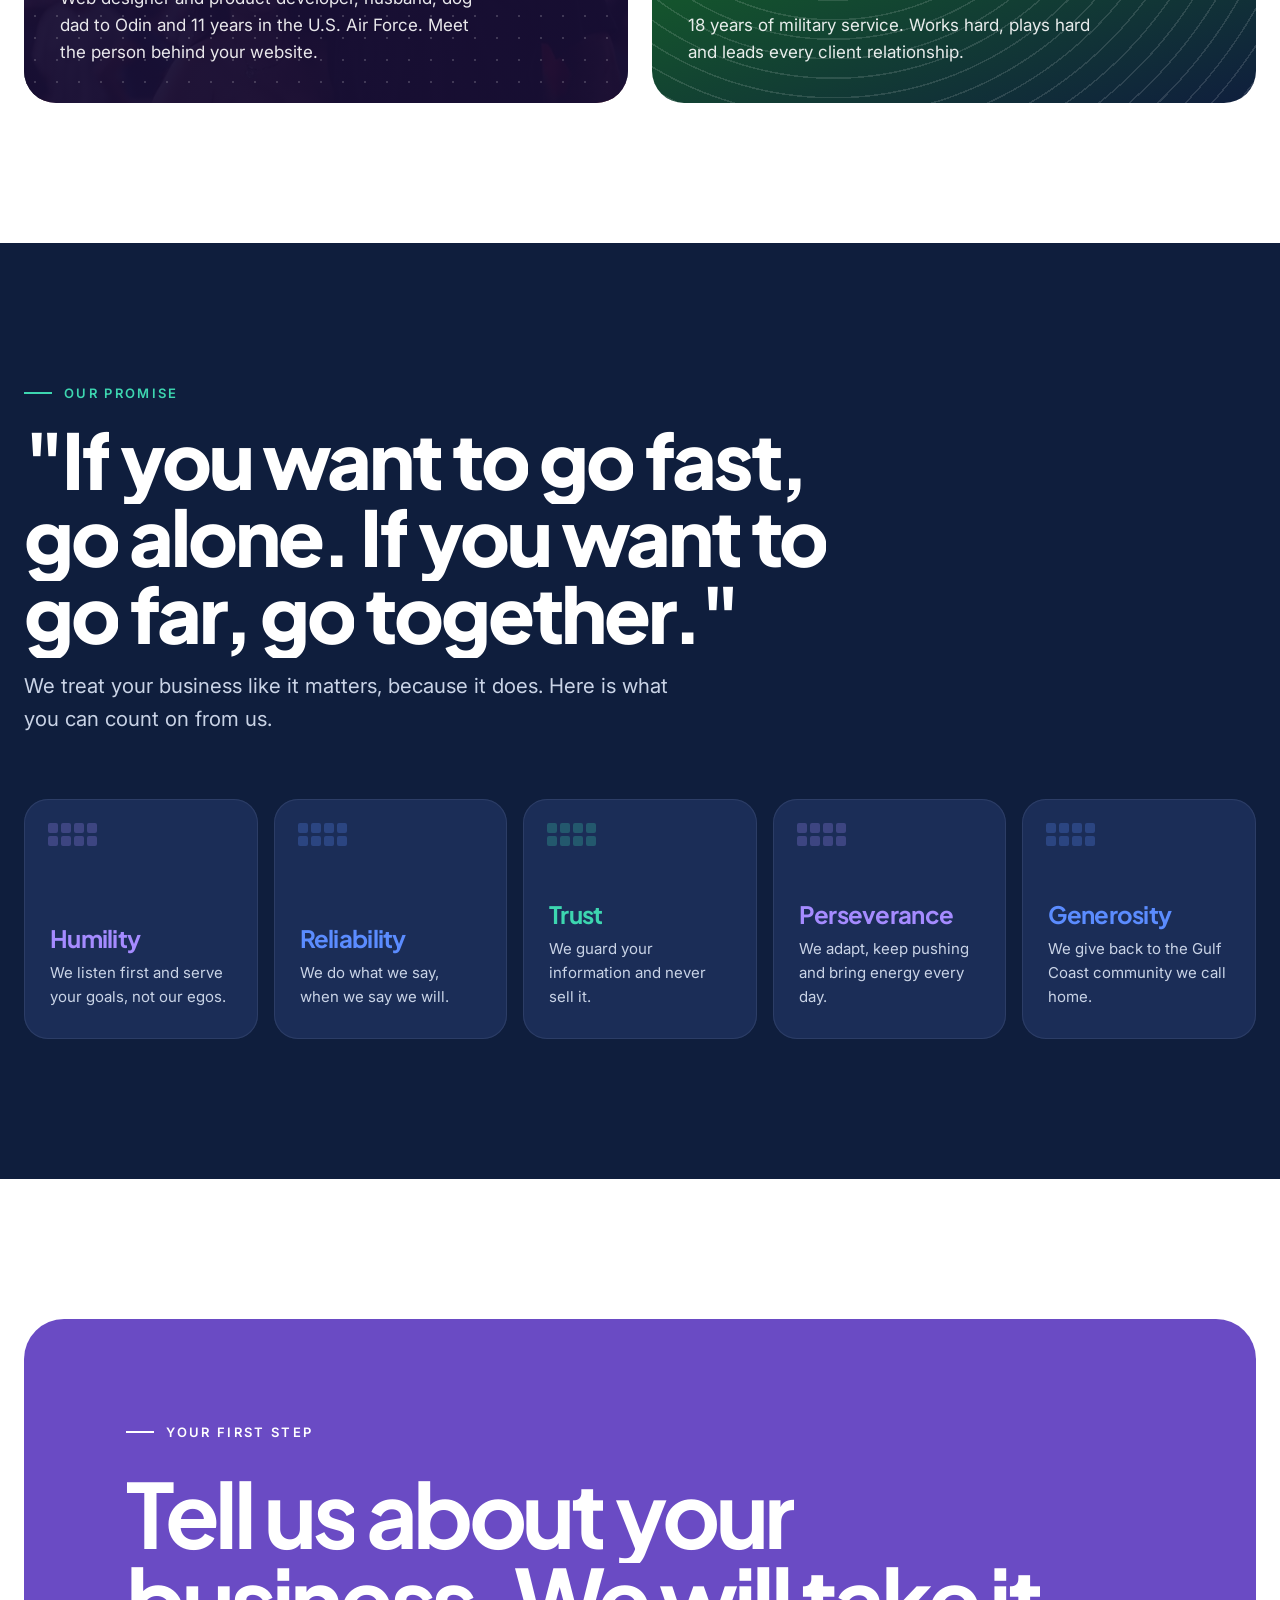
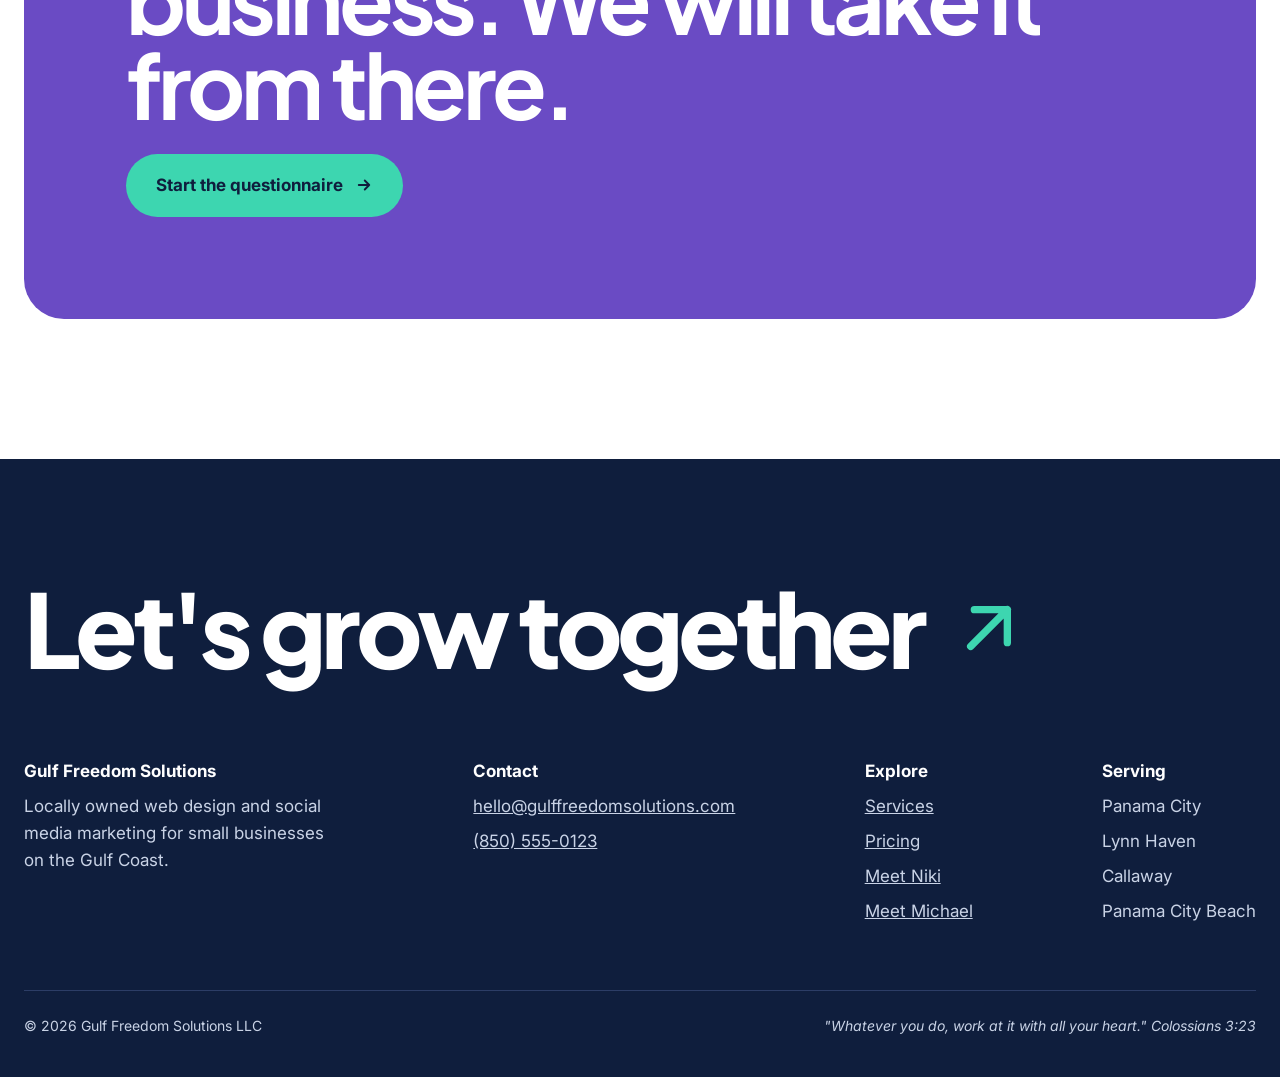
==== commit 47c94329: "Rebuild Niki's bio page from his profile and photos Third-person story, what he builds and who he he" ====
--- a/index.html
+++ b/index.html
@@ -42,7 +42,7 @@
     <a href="index.html" data-img="https://images.unsplash.com/photo-1703556891303-99ed089279e6?auto=format&fit=crop&w=900&q=70"><span>Home</span></a>
     <a href="index.html#services" data-img="https://images.unsplash.com/photo-1727099375394-dc6ebeb52794?auto=format&fit=crop&w=900&q=70"><span style="--d:.05s">Services</span></a>
     <a href="index.html#quote" data-img="https://images.unsplash.com/photo-1651458198368-77036875857e?auto=format&fit=crop&w=900&q=70"><span style="--d:.1s">Pricing</span></a>
-    <a href="team/niki.html" data-img="assets/img/niki-1.jpg"><span style="--d:.15s">Meet Niki</span></a>
+    <a href="team/niki.html" data-img="assets/img/niki-life-2.jpg"><span style="--d:.15s">Meet Niki</span></a>
     <a href="team/partner.html" data-img="https://images.unsplash.com/photo-1651024954897-c4007704ae73?auto=format&fit=crop&w=900&q=70"><span style="--d:.2s">Meet Michael</span></a>
     <a href="start.html" data-img="https://images.unsplash.com/photo-1701664708493-e7a4012bf525?auto=format&fit=crop&w=900&q=70"><span style="--d:.25s" class="grad">Start a project</span></a>
   </nav>
@@ -298,13 +298,13 @@
     </div>
     <div class="team">
       <a class="member rv" href="team/niki.html">
-        <div class="bgc" style="background:linear-gradient(180deg,rgba(106,75,196,.15),rgba(23,14,51,.95) 75%),url('assets/img/niki-1.jpg') center 20%/cover,#6A4BC4"></div>
+        <div class="bgc" style="background:linear-gradient(180deg,rgba(106,75,196,.15),rgba(23,14,51,.95) 75%),url('assets/img/niki-life-2.jpg') center 25%/cover,#6A4BC4"></div>
         <div class="pat" style="background-image:radial-gradient(rgba(255,255,255,.5) 1.5px,transparent 1.5px);background-size:22px 22px"></div>
         
         <span class="go" aria-hidden="true"><svg width="26" height="26" viewBox="0 0 24 24" fill="none" stroke="currentColor" stroke-width="2.5" stroke-linecap="round" stroke-linejoin="round"><path d="M5 12h14M13 6l6 6-6 6"/></svg></span>
-        <span class="who">Co-founder · Web Design and Strategy</span>
+        <span class="who">Co-founder · Web Designer and Product Developer</span>
         <h3>Niki</h3>
-        <p>11 years in the U.S. Air Force, website builder and 49ers faithful. Meet the person behind your website.</p>
+        <p>Web designer and product developer, husband, dog dad to Odin and 11 years in the U.S. Air Force. Meet the person behind your website.</p>
       </a>
       <a class="member rv d1" href="team/partner.html">
         <div class="bgc" style="background:linear-gradient(160deg,#0E7C66,#14532D 60%,#0F1E3D)"></div>
--- a/assets/site.css
+++ b/assets/site.css
@@ -144,18 +144,16 @@
 .foot a{color:var(--soft)}
 .foot-bottom{display:flex;flex-wrap:wrap;gap:12px;justify-content:space-between;border-top:1px solid var(--navy3);padding-top:24px;margin-top:64px;font-size:14px}
 
-/* ---------- pixel cursor ---------- */
+/* ---------- cursor: simple dot + circle, lagging ring and pixel trail ---------- */
 .cur,.cur-ring,.cur-px{position:fixed;left:0;top:0;pointer-events:none;z-index:300}
-.cur{width:8px;height:8px;margin:-4px 0 0 -4px;background:var(--cur,var(--seafoam));border-radius:1px;opacity:0;transition:opacity .3s,background .3s}
-.cur-ring{width:42px;height:42px;margin:-21px 0 0 -21px;opacity:0;transition:opacity .3s}
-.cur-ring i{position:absolute;inset:0;border-radius:12px;border:2px solid var(--cur,var(--seafoam));transform:rotate(45deg) scale(1);transition:transform .45s var(--ease),border-radius .45s var(--ease),background .35s,border-color .35s;animation:curspin 9s linear infinite}
-.cur-ring b{position:absolute;inset:0;display:grid;place-items:center;font:800 12px/1 var(--display);letter-spacing:.08em;text-transform:uppercase;color:var(--navy);opacity:0;transform:scale(.6);transition:opacity .3s,transform .4s var(--ease)}
-.cur-ring.hov i{transform:rotate(0) scale(2.1);border-radius:50%;background:#FFD23F;border-color:#FFD23F;animation:none}
-.cur-ring.hov b{opacity:1;transform:scale(1)}
-.cur-ring.down i{transform:rotate(45deg) scale(.7)}
-.cur-ring.txt i{transform:scale(.5,1.1);border-radius:3px}
+.cur{width:8px;height:8px;margin:-4px 0 0 -4px;background:var(--cur,var(--seafoam));border-radius:50%;opacity:0;transition:opacity .3s,background .3s}
+.cur-ring{width:36px;height:36px;margin:-18px 0 0 -18px;opacity:0;transition:opacity .3s}
+.cur-ring i{position:absolute;inset:0;border-radius:50%;border:1.5px solid var(--cur,var(--seafoam));transform:scale(1);transition:transform .45s var(--ease),background .35s}
+.cur-ring b{display:none}
+.cur-ring.hov i{transform:scale(1.6);background:color-mix(in srgb,var(--cur,#3DD6B0) 18%,transparent)}
+.cur-ring.down i{transform:scale(.75)}
+.cur-ring.txt i{transform:scale(.6)}
 .cur-px{width:7px;height:7px;margin:-3.5px 0 0 -3.5px;border-radius:1px;animation:curpx .7s var(--ease) forwards}
-@keyframes curspin{to{transform:rotate(405deg)}}
 @keyframes curpx{to{opacity:0;transform:var(--t) scale(.2)}}
 @media (hover:hover) and (pointer:fine){html.has-cur,html.has-cur *{cursor:none!important}html.has-cur input[type=text],html.has-cur input[type=email],html.has-cur input[type=tel],html.has-cur textarea{cursor:text!important}}
 @media (hover:none),(pointer:coarse){.cur,.cur-ring,.cur-px{display:none}}
--- a/assets/home.css
+++ b/assets/home.css
@@ -49,7 +49,7 @@
 
 .stats{display:grid;grid-template-columns:repeat(auto-fit,minmax(230px,1fr));border-top:1px solid var(--navy3)}
 .stat{padding:44px 24px 0 0;display:flex;flex-direction:column;gap:8px}
-.stat b{font-family:var(--display);font-weight:800;font-size:clamp(56px,7vw,104px);line-height:1;letter-spacing:-.05em}
+.stat b{font-family:var(--display);font-weight:800;font-size:clamp(52px,5.6vw,88px);line-height:1;letter-spacing:-.05em}
 .stat span{color:var(--soft);max-width:240px}
 
 .process{display:grid;grid-template-columns:minmax(0,5fr) minmax(0,7fr);gap:80px}
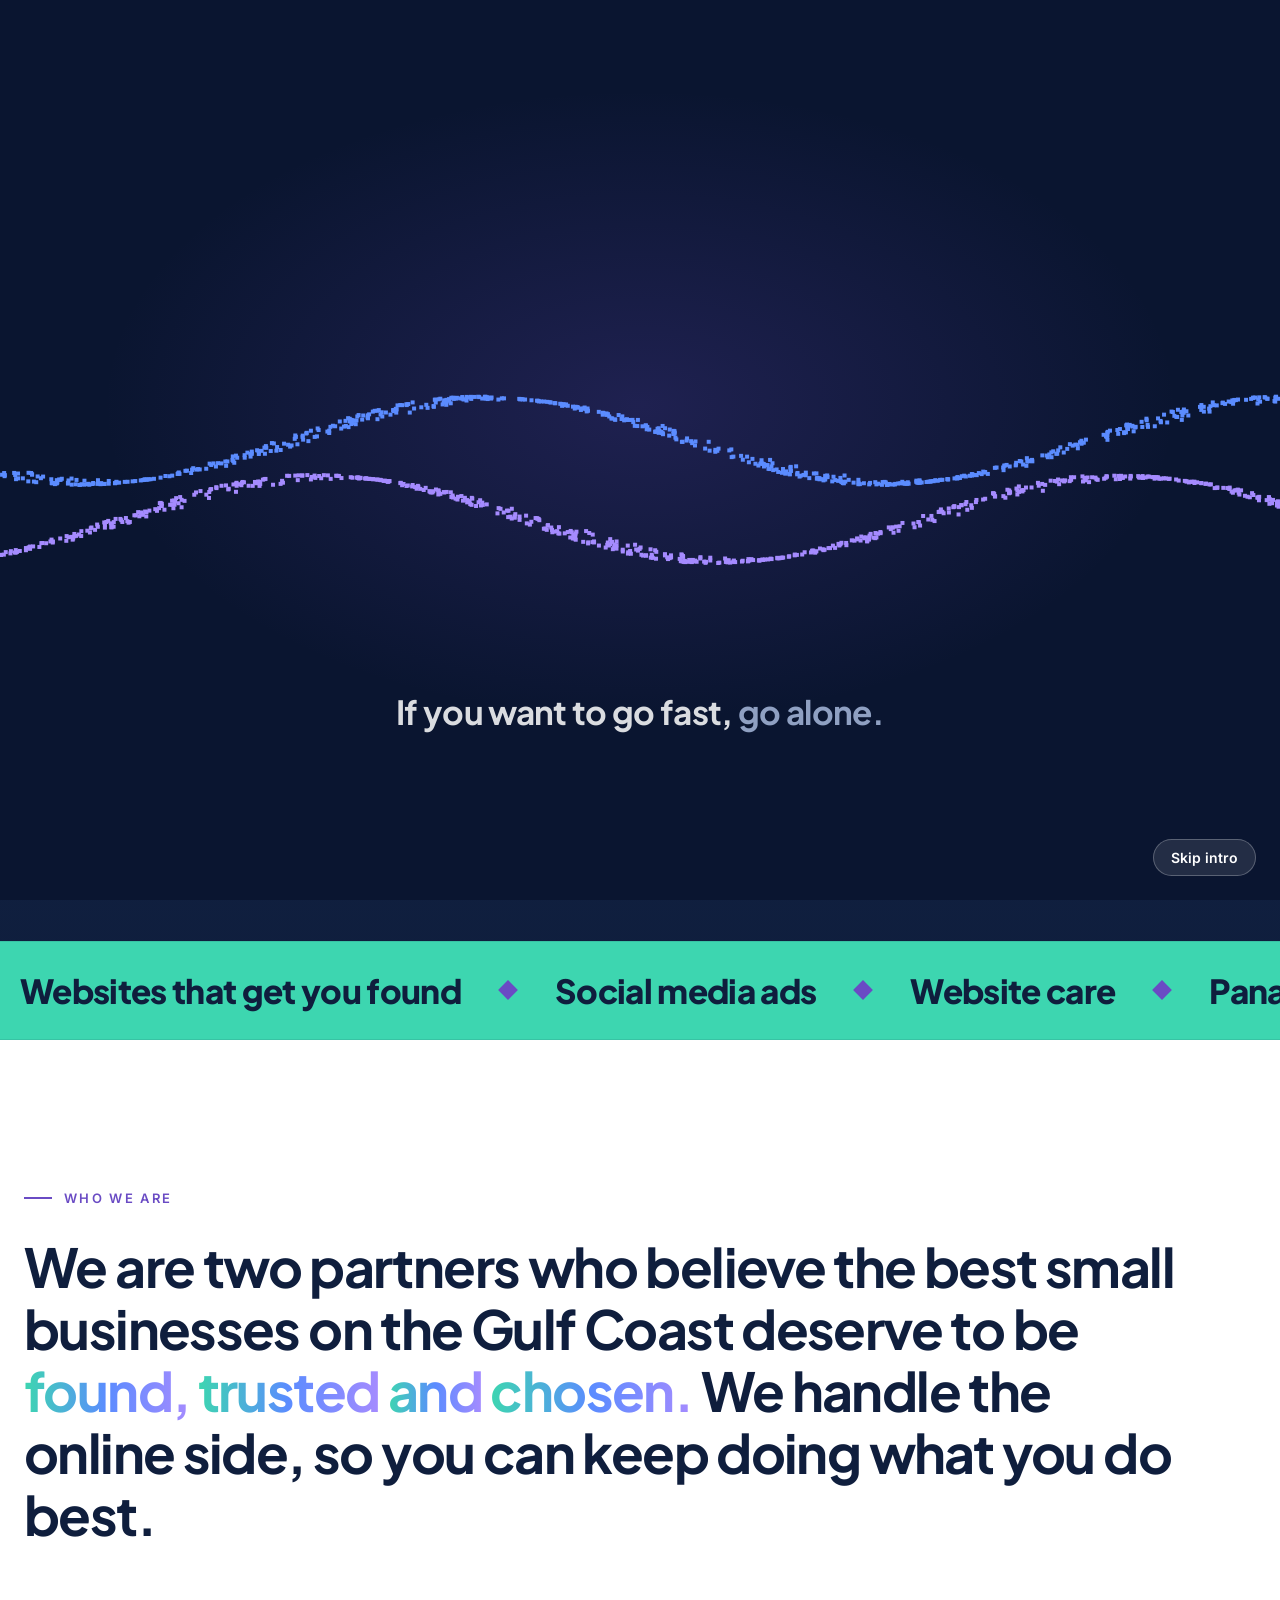
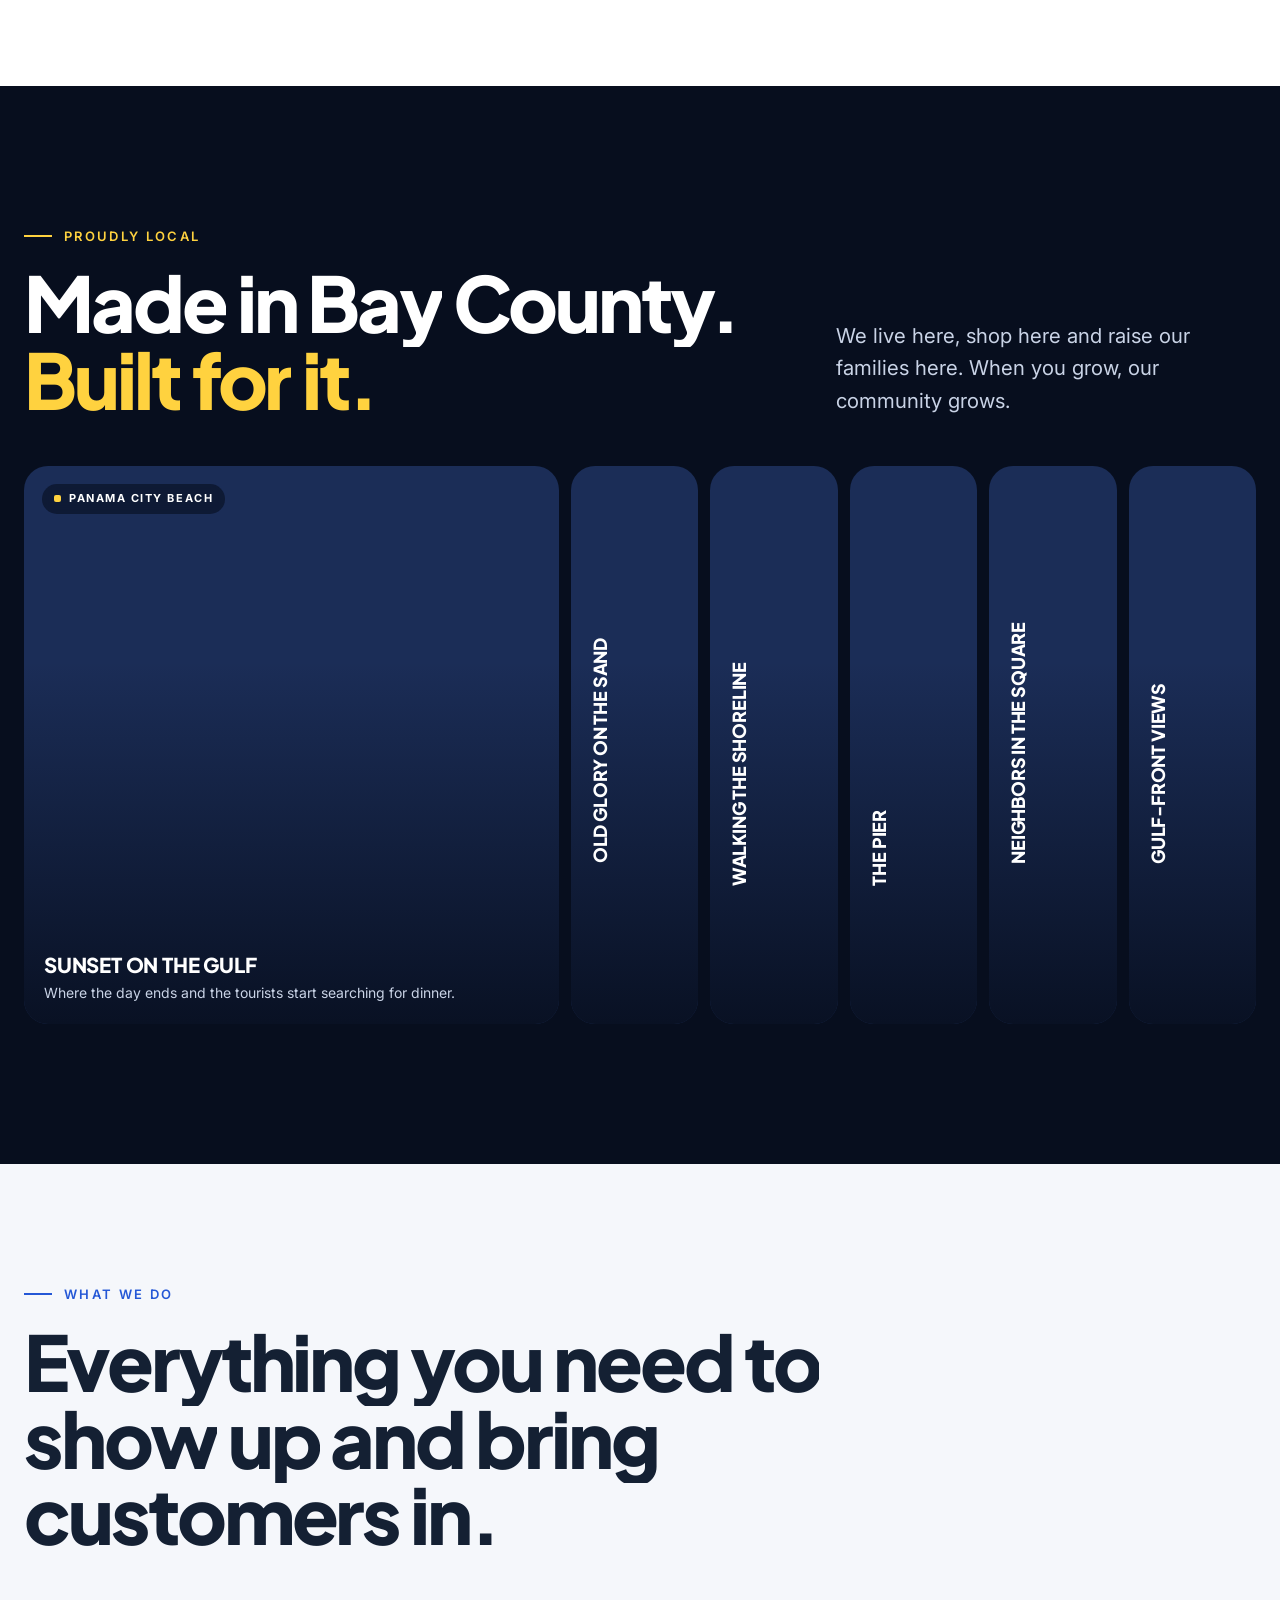
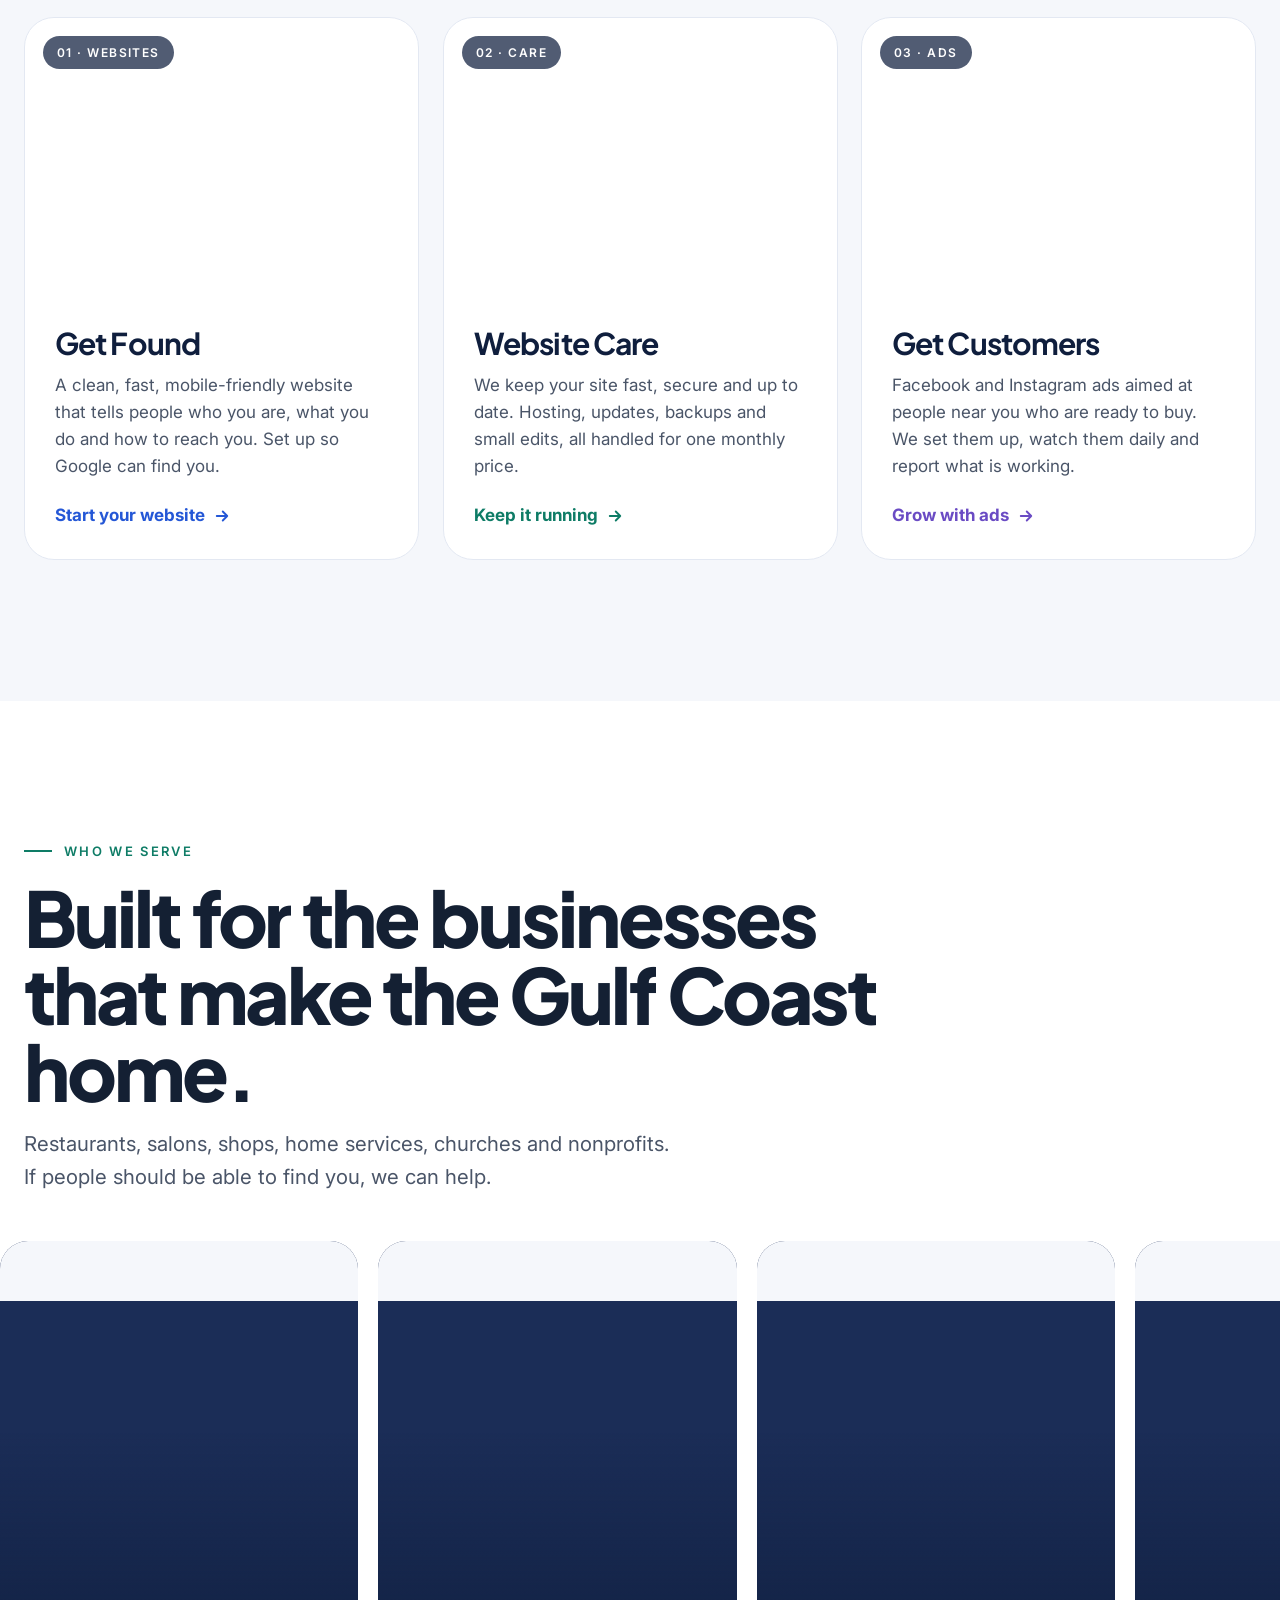
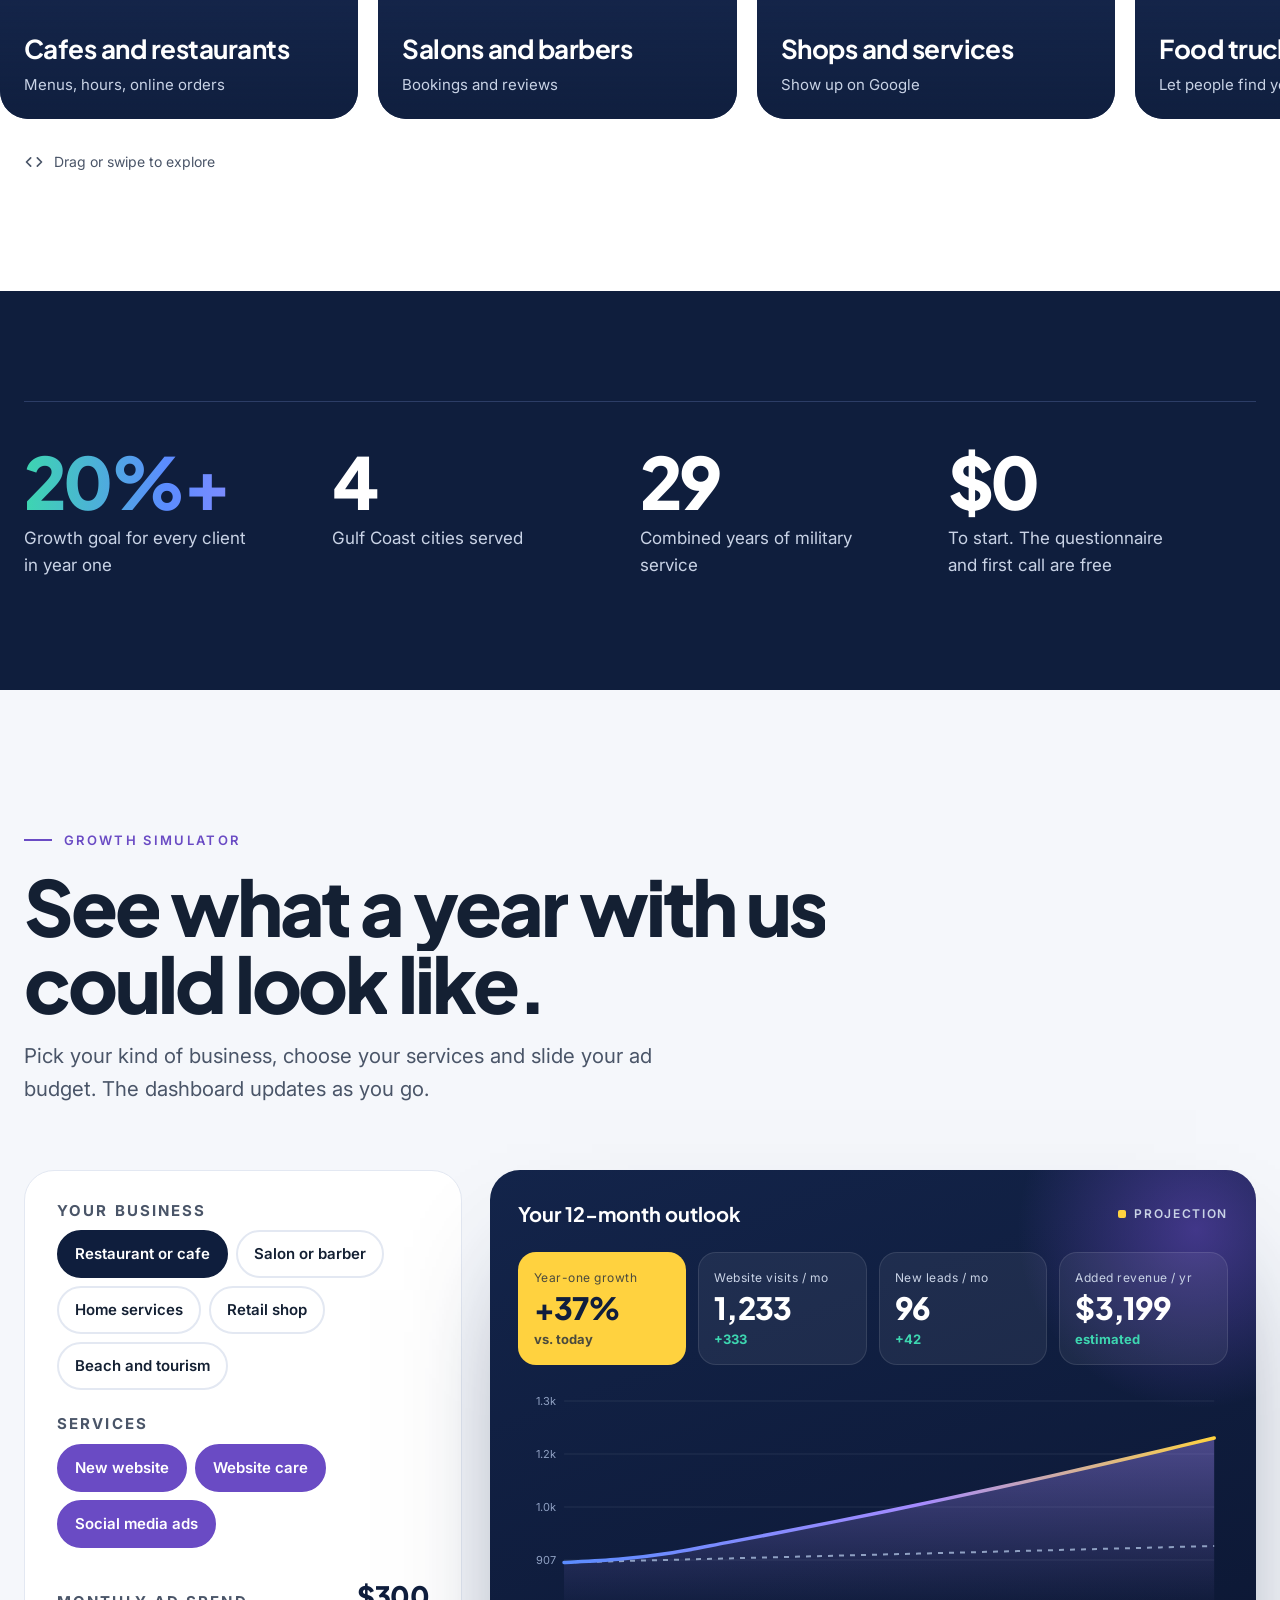
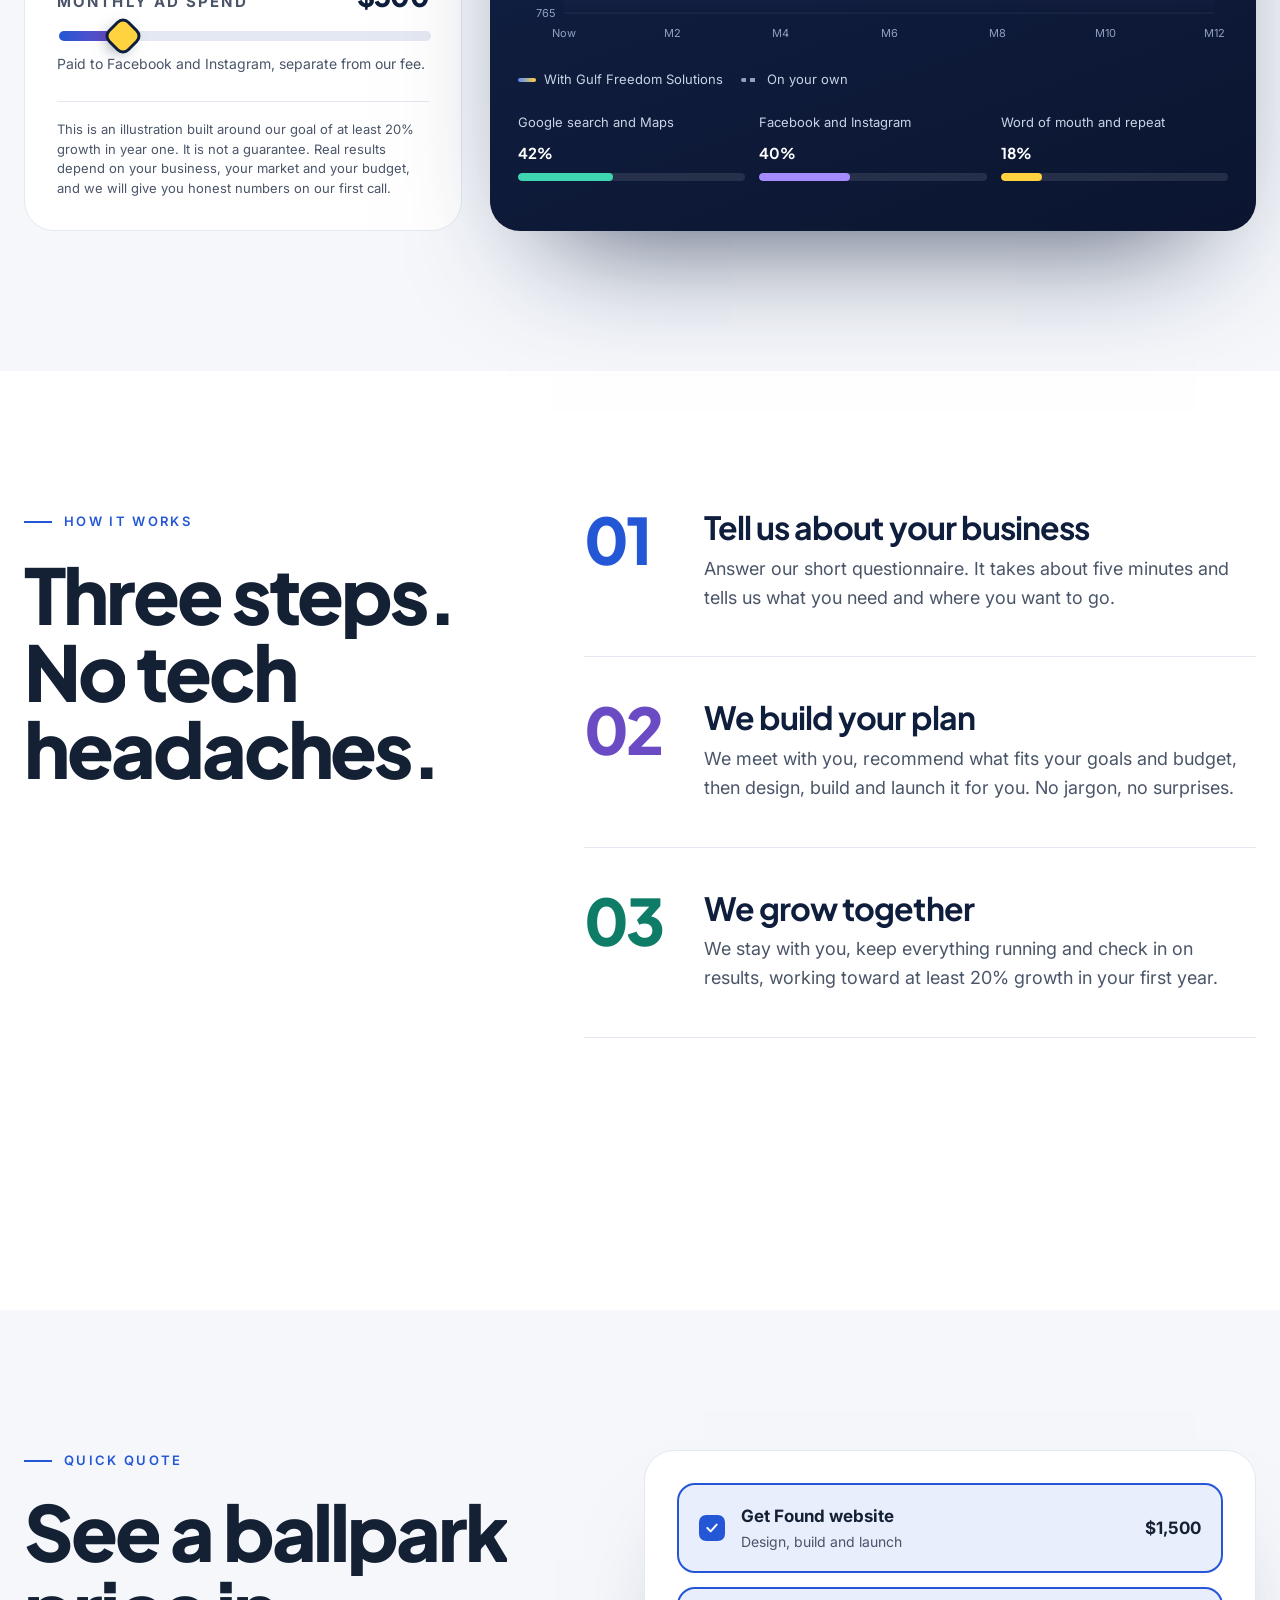
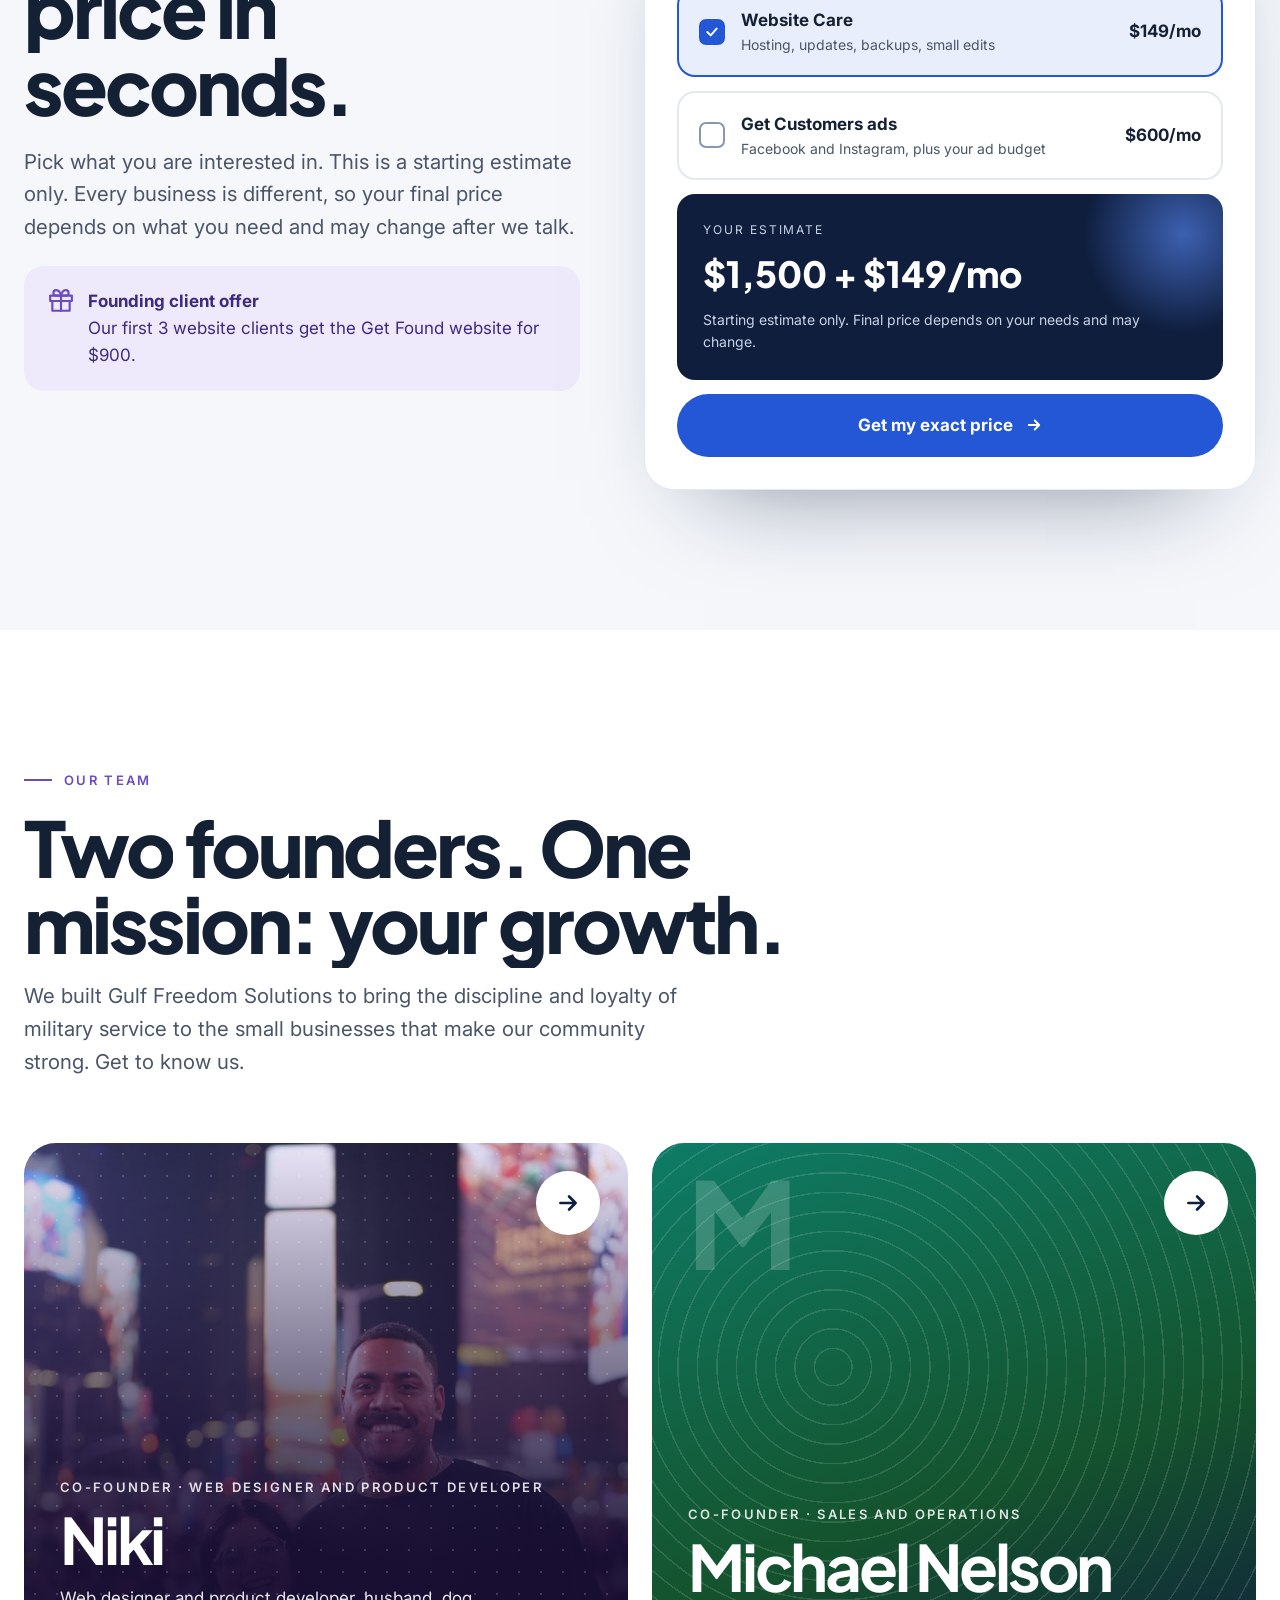
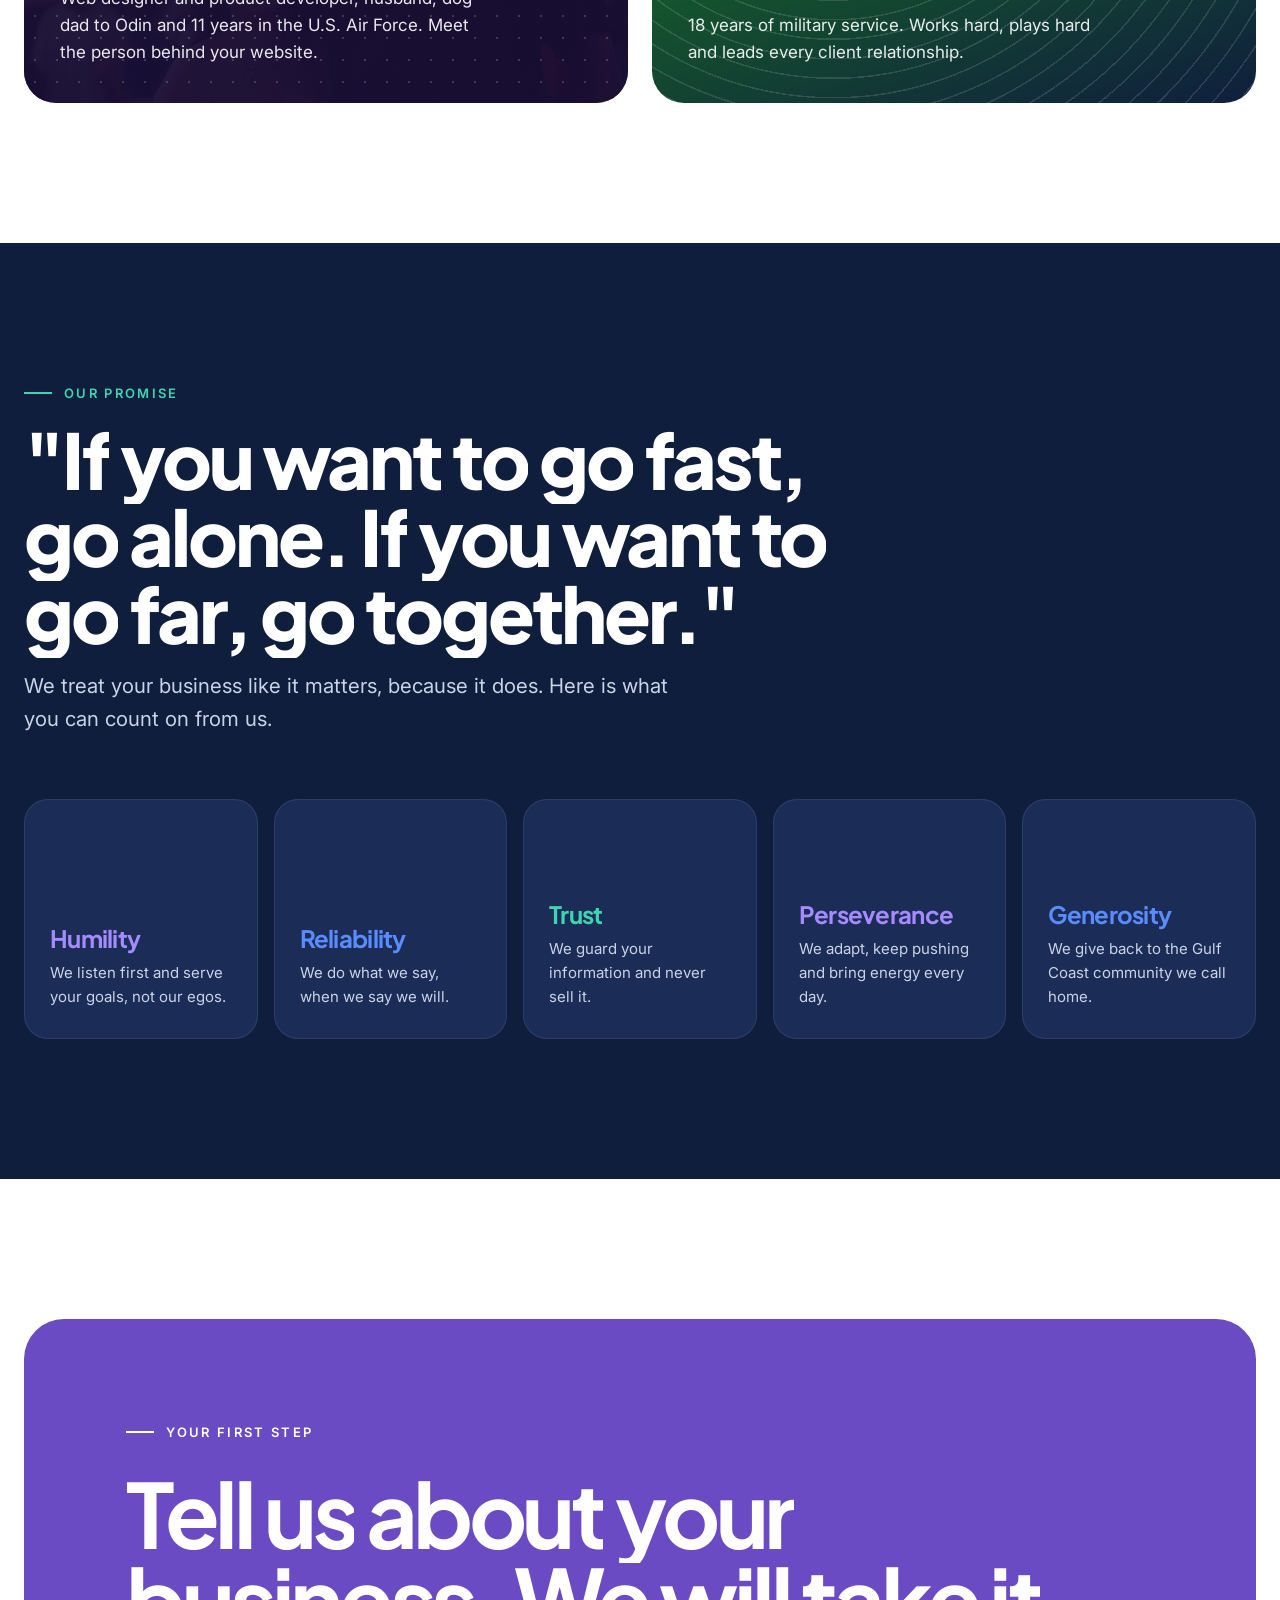
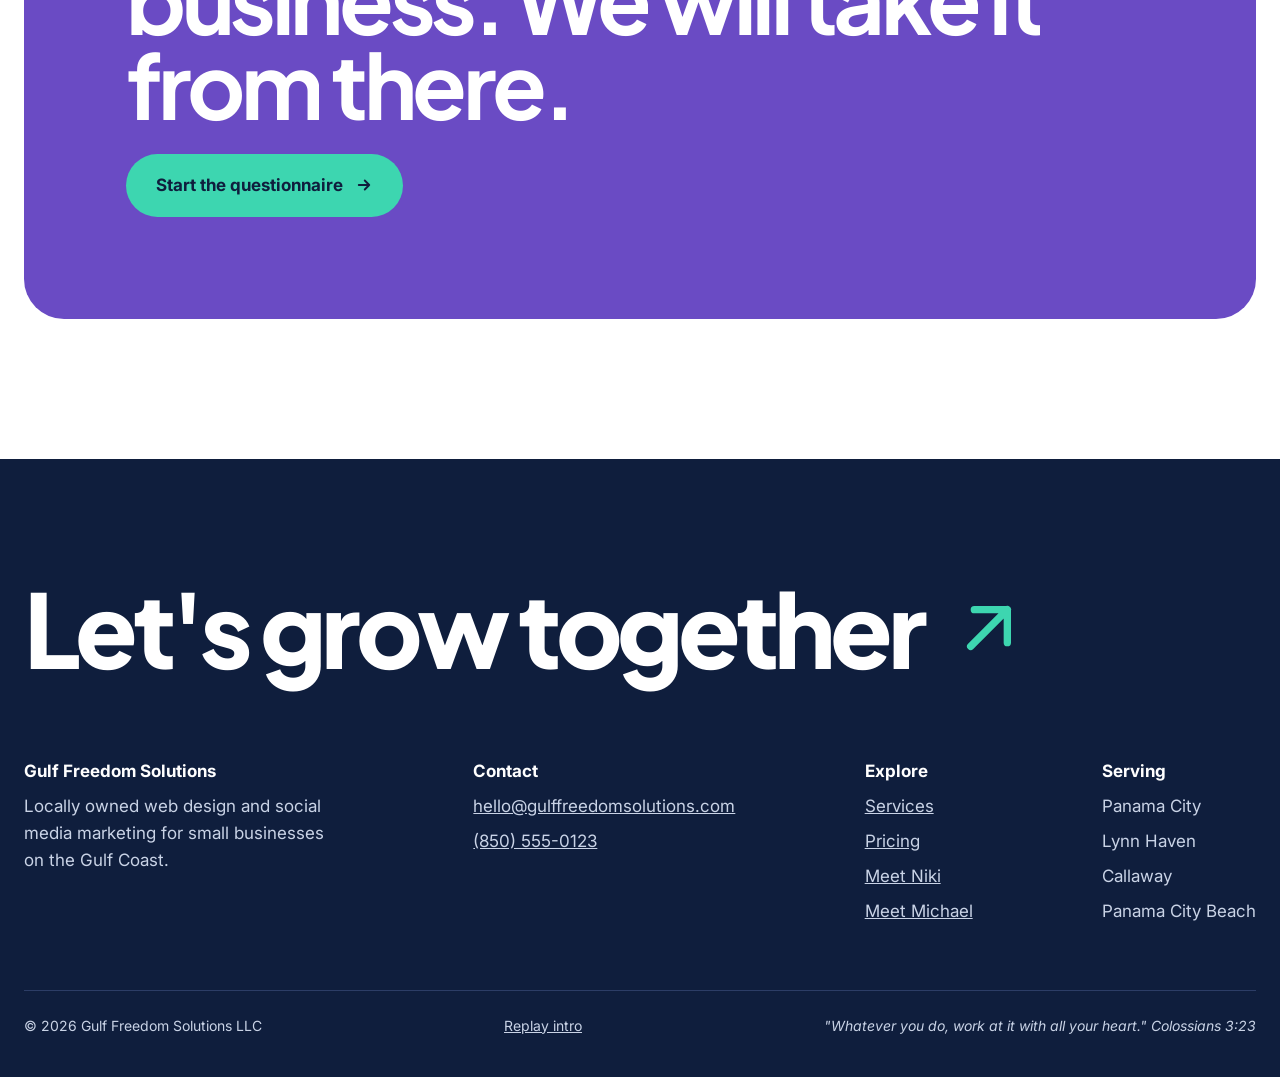
==== commit 999d75cb: "Add 10-second pixel launch intro to the homepage Lone pixels come together into waves, spell the fiv" ====
--- a/index.html
+++ b/index.html
@@ -5,7 +5,7 @@
 <meta name="viewport" content="width=device-width, initial-scale=1">
 <title>Gulf Freedom Solutions | Websites and Social Media Ads in Panama City, FL</title>
 <meta name="description" content="Locally owned web design and social media ads for small businesses in Panama City, Lynn Haven, Callaway and Panama City Beach.">
-<script>document.documentElement.className='js';</script>
+<script>document.documentElement.className='js';try{if(/[?&]intro\b/.test(location.search)||(sessionStorage.getItem('gfs-intro')!=='1'&&!matchMedia('(prefers-reduced-motion: reduce)').matches))document.documentElement.classList.add('intro-on')}catch(e){}</script>
 <link rel="preconnect" href="https://fonts.googleapis.com">
 <link rel="preconnect" href="https://fonts.gstatic.com" crossorigin>
 <link href="https://fonts.googleapis.com/css2?family=Plus+Jakarta+Sans:wght@500;700;800&family=Inter:wght@400;500;600&display=swap" rel="stylesheet">
@@ -14,6 +14,16 @@
 <link rel="stylesheet" href="assets/home.css">
 </head>
 <body>
+<!-- ============ LAUNCH INTRO (10 seconds, plays once per visit) ============ -->
+<div class="intro" id="intro" role="img" aria-label="Intro animation: scattered pixels come together into waves, spell our values of humility, reliability, trust, perseverance and generosity, then form the Gulf Freedom Solutions sun over the waves.">
+  <canvas aria-hidden="true"></canvas>
+  <p class="ic ic-1" aria-hidden="true">If you want to go fast, <span>go alone.</span></p>
+  <p class="ic ic-eyebrow" aria-hidden="true">What we stand for</p>
+  <p class="ic ic-2" aria-hidden="true">If you want to go far, <span>go together.</span><small>Gulf Freedom Solutions</small></p>
+  <span class="ic-word sr" aria-live="polite"></span>
+  <button class="intro-skip" type="button">Skip intro</button>
+  <div class="intro-grid" aria-hidden="true"></div>
+</div>
 <div class="px" id="px" aria-hidden="true" style="background:#0F1E3D"></div>
 <a class="sr" href="#main">Skip to content</a>
 
@@ -361,12 +371,13 @@
       <div><b>Explore</b><a href="index.html#services">Services</a><a href="index.html#quote">Pricing</a><a href="team/niki.html">Meet Niki</a><a href="team/partner.html">Meet Michael</a></div>
       <div><b>Serving</b><span>Panama City</span><span>Lynn Haven</span><span>Callaway</span><span>Panama City Beach</span></div>
     </div>
-    <div class="foot-bottom"><span>© <span data-year>2026</span> Gulf Freedom Solutions LLC</span><span style="font-style:italic">"Whatever you do, work at it with all your heart." Colossians 3:23</span></div>
+    <div class="foot-bottom"><span>© <span data-year>2026</span> Gulf Freedom Solutions LLC</span><a href="index.html?intro" style="color:inherit">Replay intro</a><span style="font-style:italic">"Whatever you do, work at it with all your heart." Colossians 3:23</span></div>
   </div>
 </footer>
 
 <script src="assets/site.js"></script>
 <script src="assets/home.js"></script>
+<script src="assets/intro.js"></script>
 <script>
 (function(){var g=document.getElementById('cta-grid');if(!g)return;for(var i=0;i<24*12;i++){var c=document.createElement('i');c.style.animationDelay=(Math.random()*6).toFixed(2)+'s';g.appendChild(c);}})();
 </script>
--- a/assets/home.css
+++ b/assets/home.css
@@ -232,3 +232,27 @@
 .chan i{display:block;height:8px;border-radius:8px;background:rgba(255,255,255,.1);overflow:hidden}
 .chan i u{display:block;height:100%;border-radius:8px;background:var(--c);width:0;transition:width .9s var(--ease)}
 .bay .lead{color:var(--soft)}
+
+/* ---------- launch intro ---------- */
+.intro{display:none}
+.intro-on .intro{display:block;position:fixed;inset:0;z-index:500;background:#0A1530;overflow:hidden;cursor:pointer}
+.intro-on body{overflow:hidden}
+.intro canvas{position:absolute;inset:0;z-index:3;transition:opacity .5s}
+.intro::before{content:"";position:absolute;inset:0;background:radial-gradient(60% 50% at 50% 45%,rgba(106,75,196,.22),transparent 70%);pointer-events:none}
+.ic{position:absolute;z-index:3;left:0;right:0;margin:0;padding:0 24px;text-align:center;color:#fff;font-family:var(--display);font-weight:700;letter-spacing:-.02em;opacity:0;transform:translateY(14px);transition:opacity .7s var(--ease),transform .9s var(--ease);pointer-events:none}
+.ic.on{opacity:1;transform:none}
+.ic-1{bottom:18%;font-size:clamp(20px,2.6vw,34px);color:rgba(255,255,255,.85)}
+.ic-1 span{color:#8FA0C2}
+.ic-eyebrow{top:24%;font-family:var(--body);font-size:13px;font-weight:600;letter-spacing:.24em;text-transform:uppercase;color:#FFD23F}
+.ic-2{bottom:13%;font-size:clamp(24px,3.4vw,46px);line-height:1.15}
+.ic-2 span{background:linear-gradient(90deg,#3DD6B0,#5B8CFF 45%,#A58BFF 75%,#FFD23F);-webkit-background-clip:text;background-clip:text;color:transparent}
+.ic-2 small{display:block;margin-top:14px;font-family:var(--body);font-size:13px;font-weight:600;letter-spacing:.3em;text-transform:uppercase;color:rgba(255,255,255,.6)}
+.intro-skip{position:absolute;right:24px;bottom:24px;z-index:3;padding:10px 18px;border-radius:999px;border:0;background:rgba(255,255,255,.1);box-shadow:inset 0 0 0 1px rgba(255,255,255,.25);color:#fff;font:600 14px var(--body);cursor:pointer;opacity:0;transition:opacity .6s .8s,background .3s}
+.intro.go .intro-skip{opacity:1}
+.intro-skip:hover{background:rgba(255,255,255,.2)}
+.intro-grid{position:absolute;inset:0;z-index:2;display:grid;pointer-events:none}
+.intro-grid i{background:#0A1530;transition:opacity .35s}
+.intro-grid i:nth-child(7n+1){background:#13244A}
+.intro.out{background:transparent;pointer-events:none}
+.intro.out canvas,.intro.out .ic,.intro.out .intro-skip,.intro.out::before{opacity:0;transition:opacity .6s}
+.intro.out .intro-grid i{opacity:0}
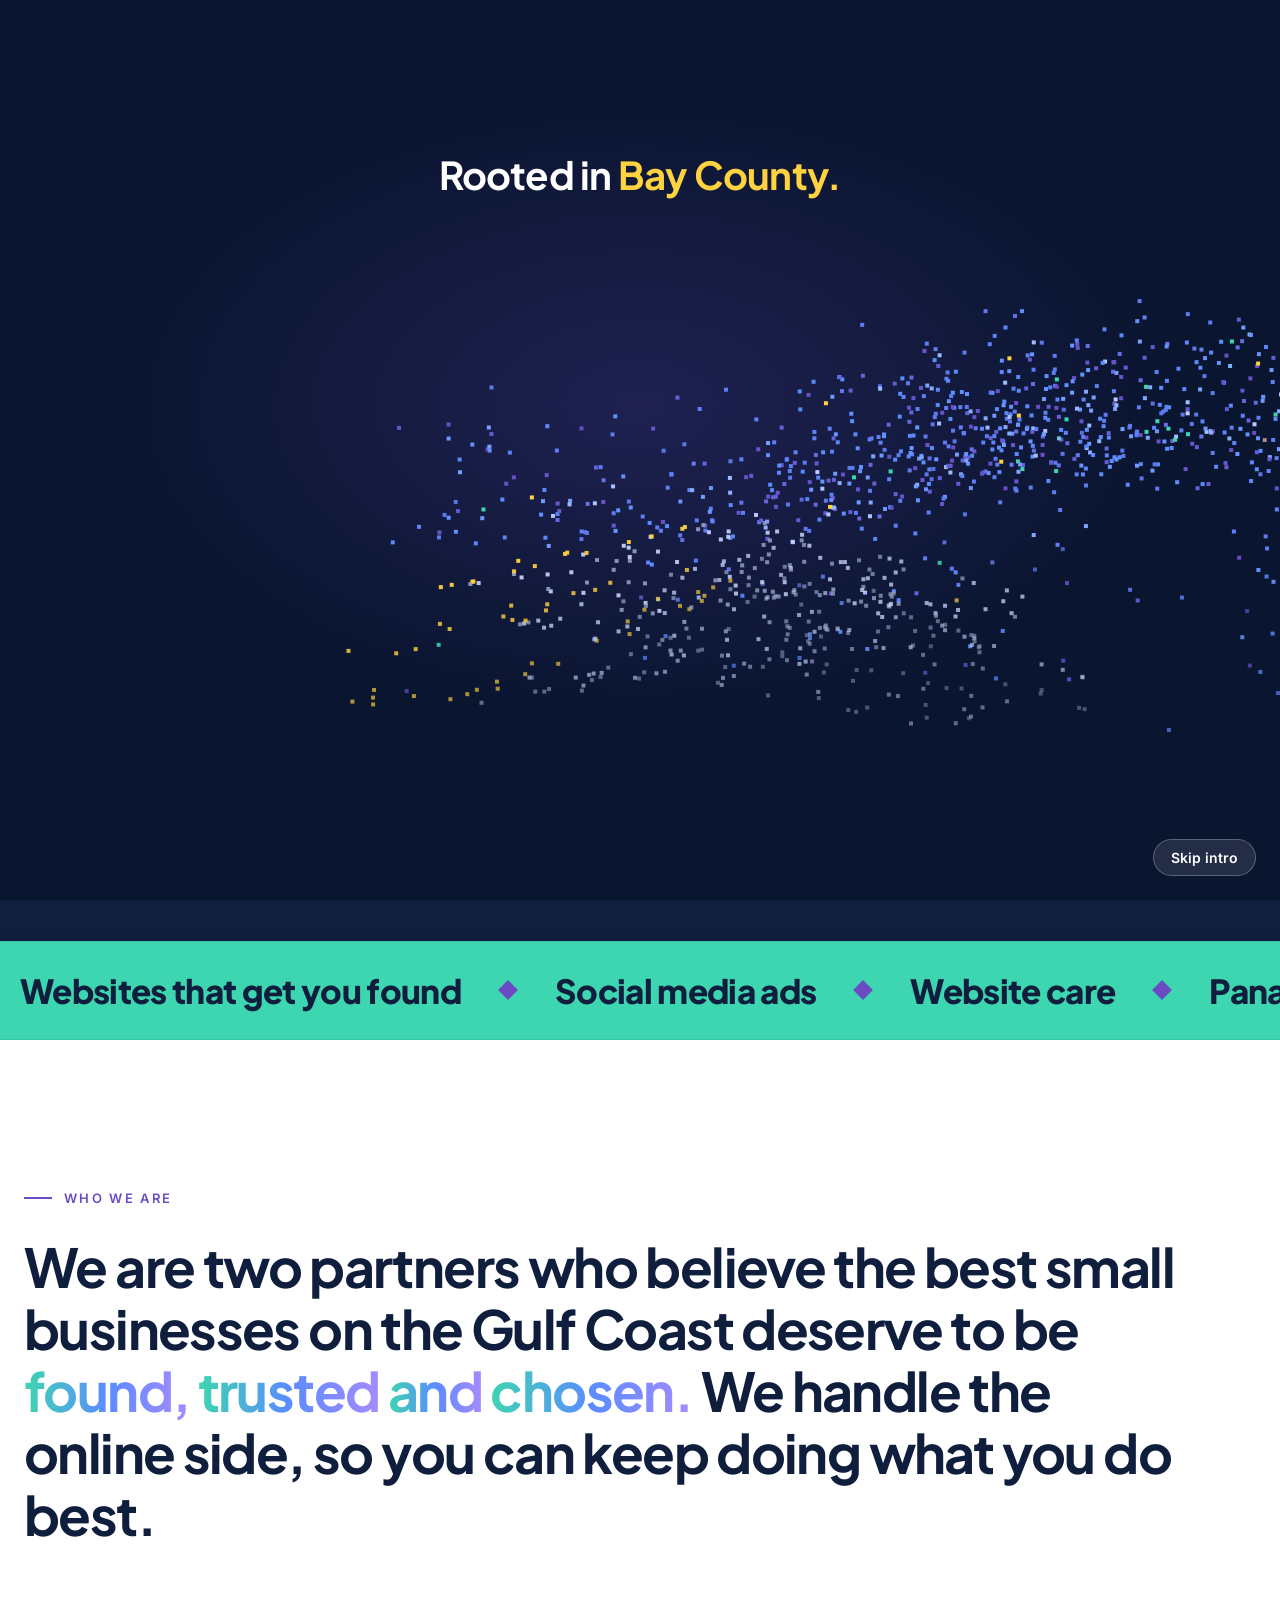
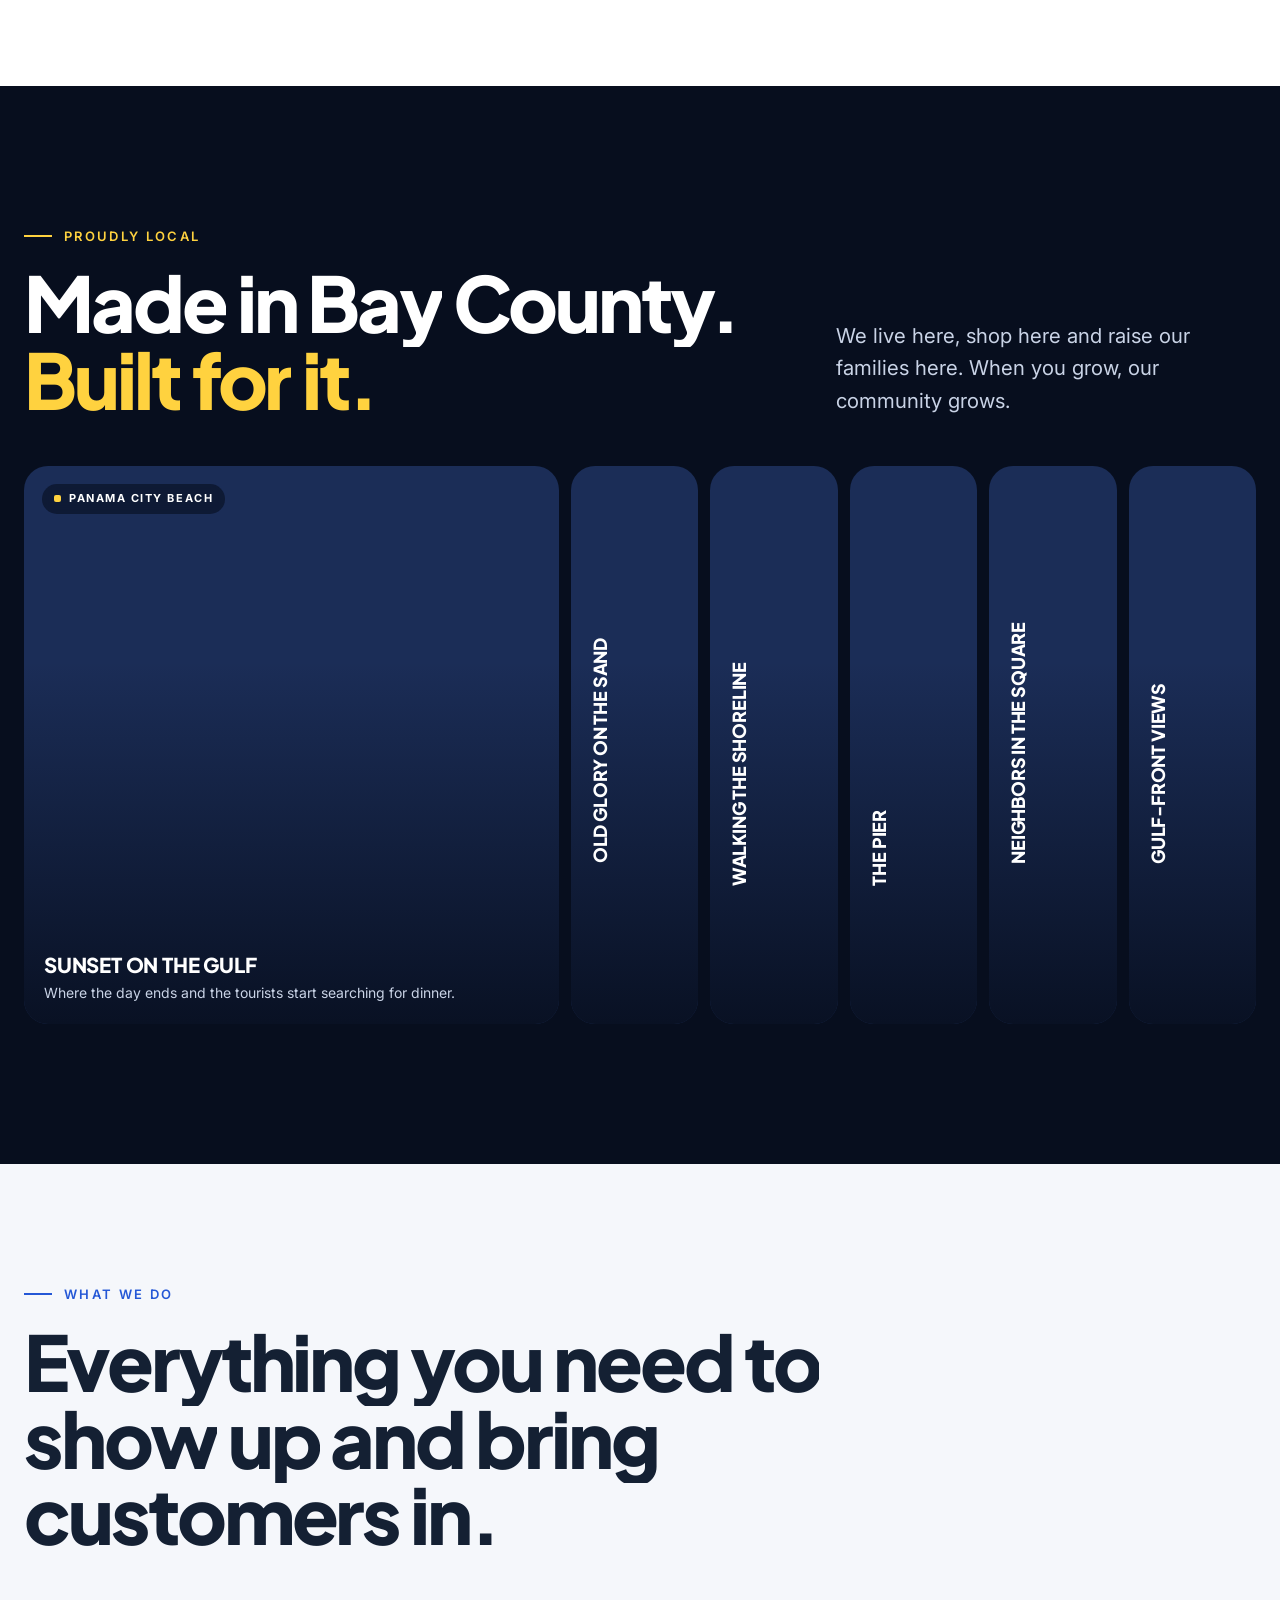
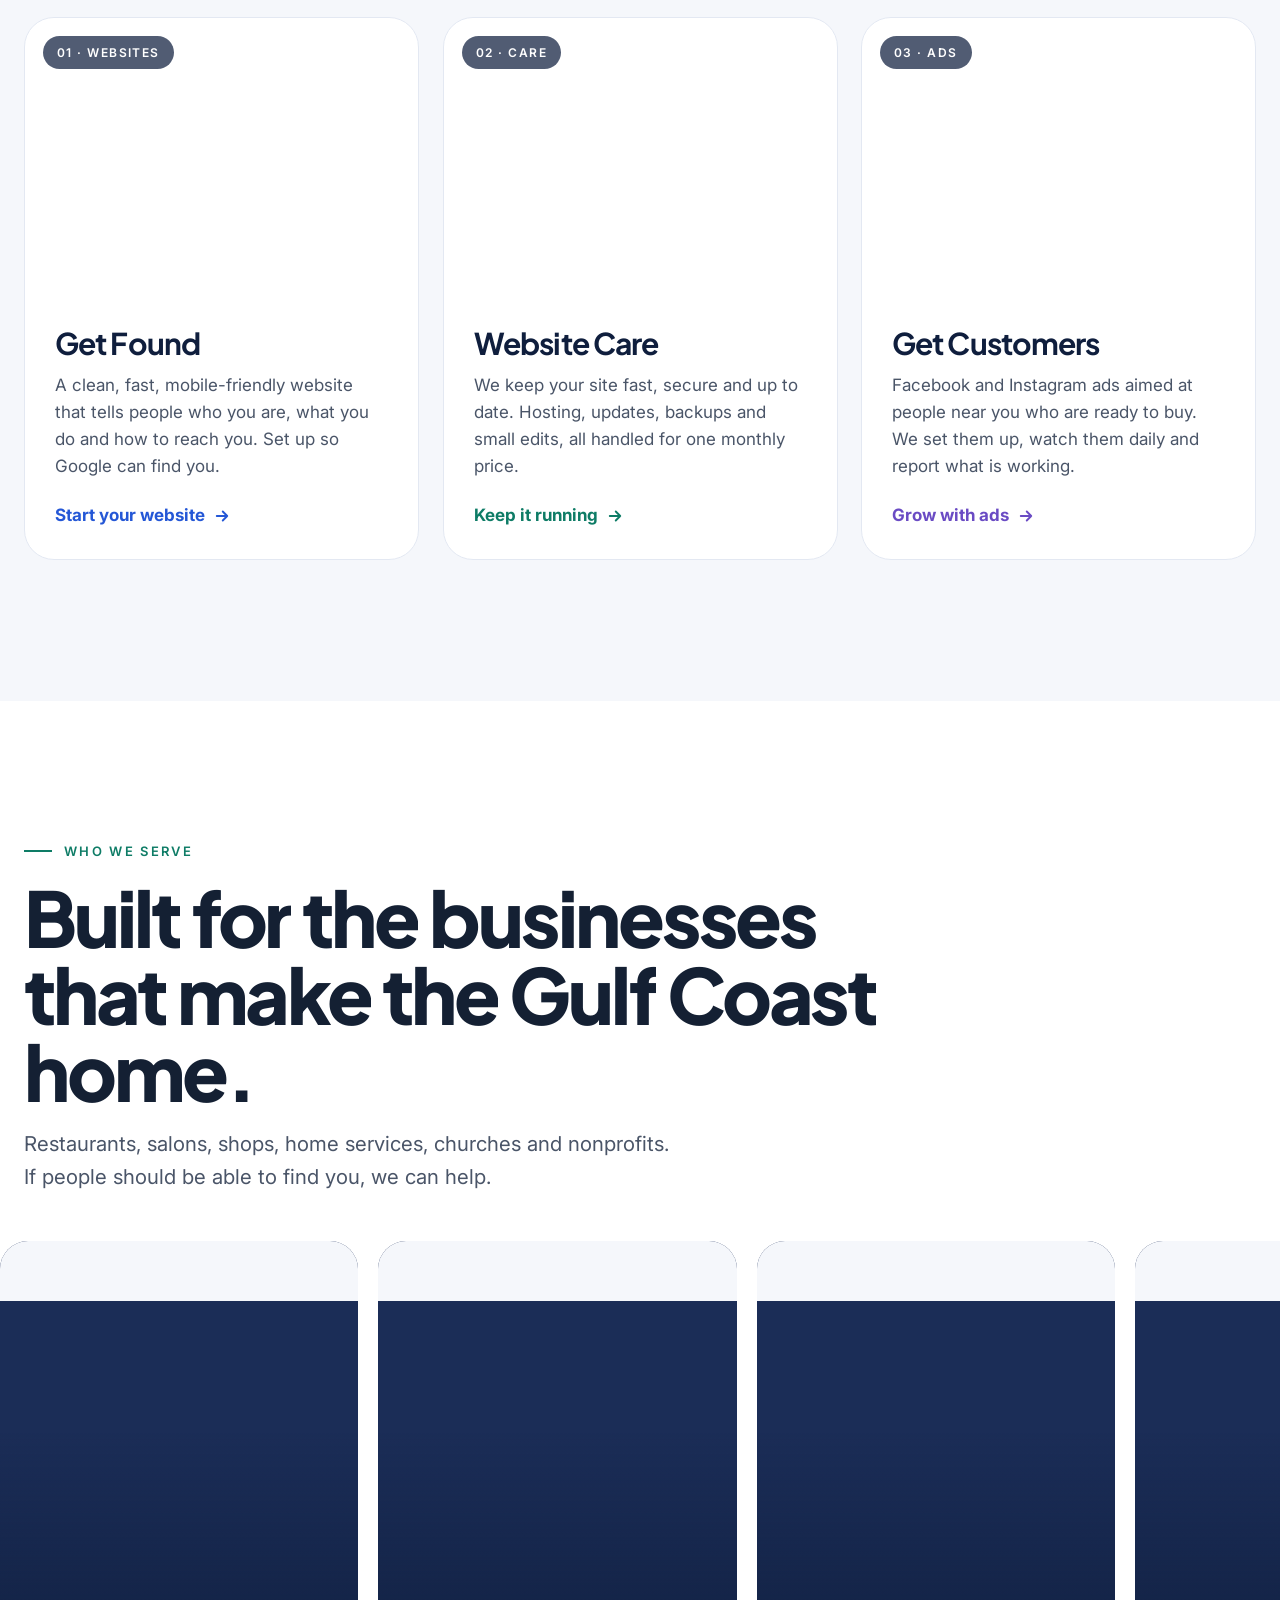
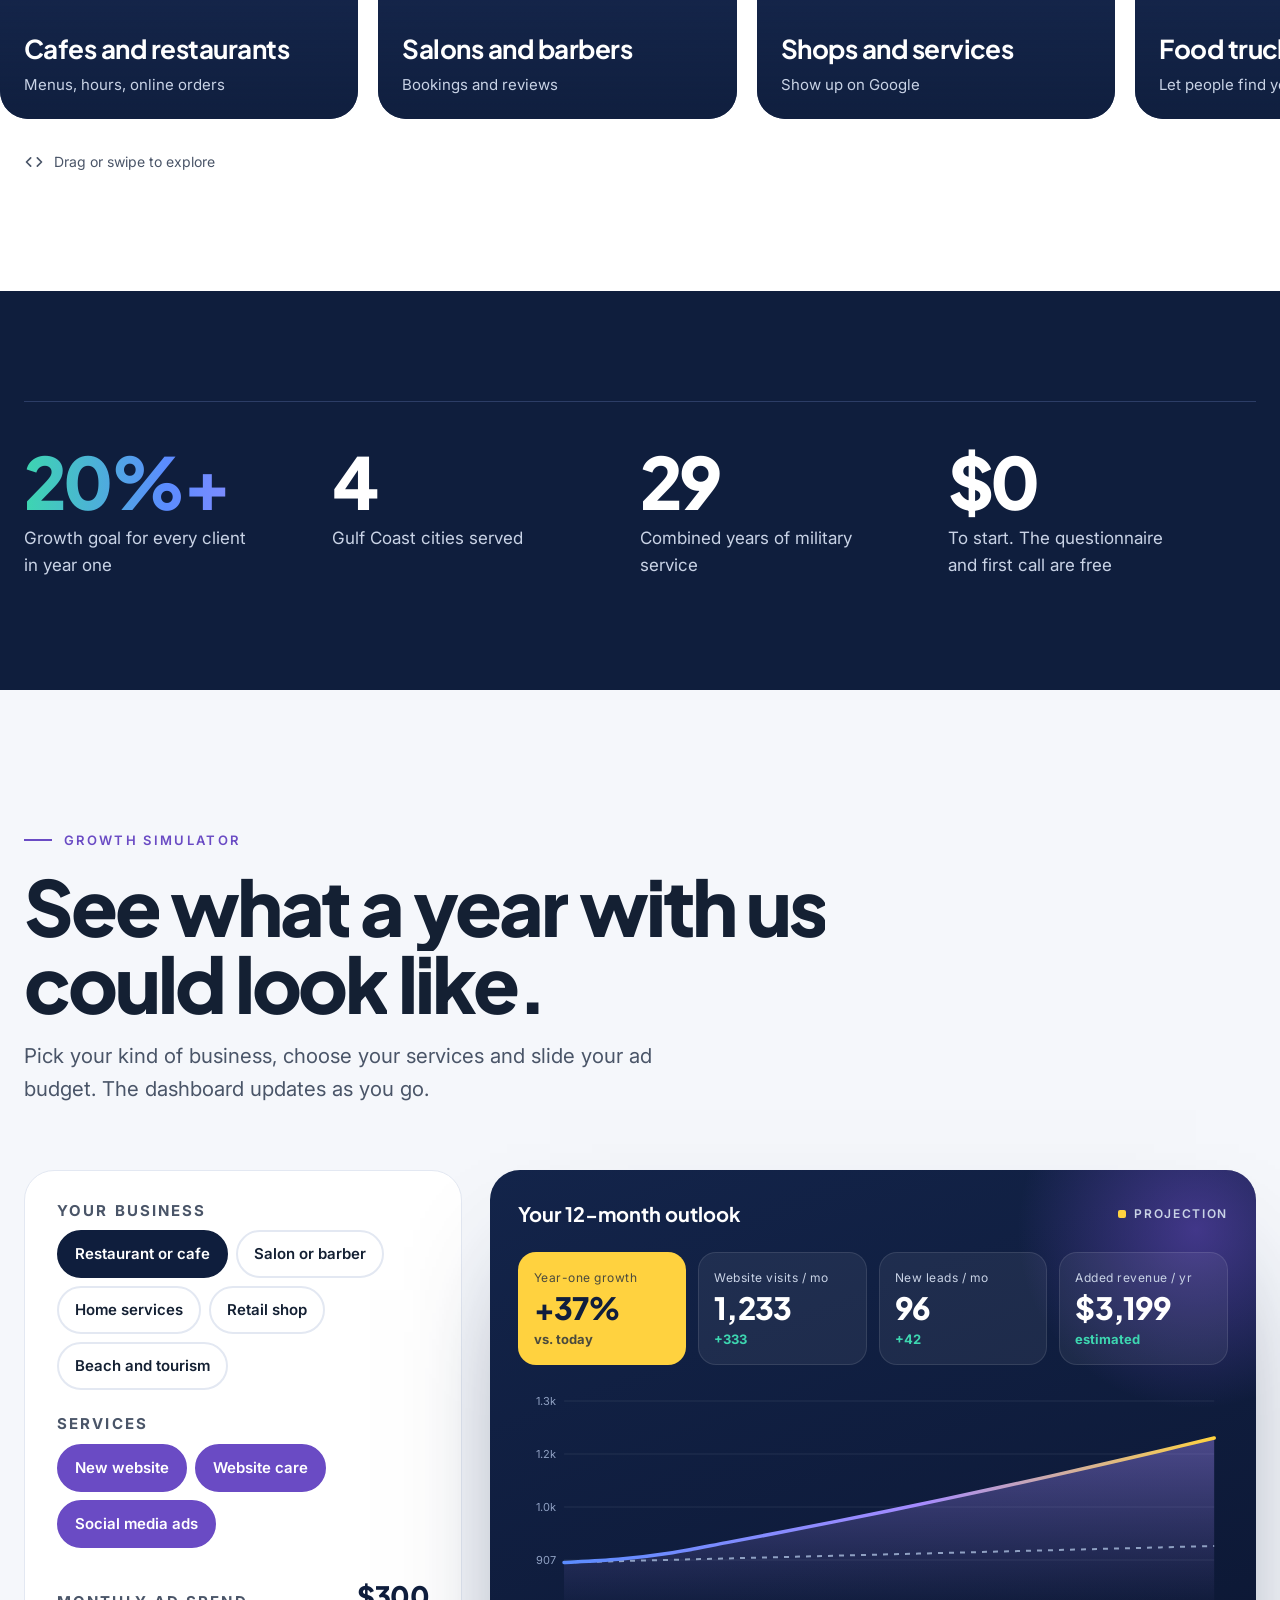
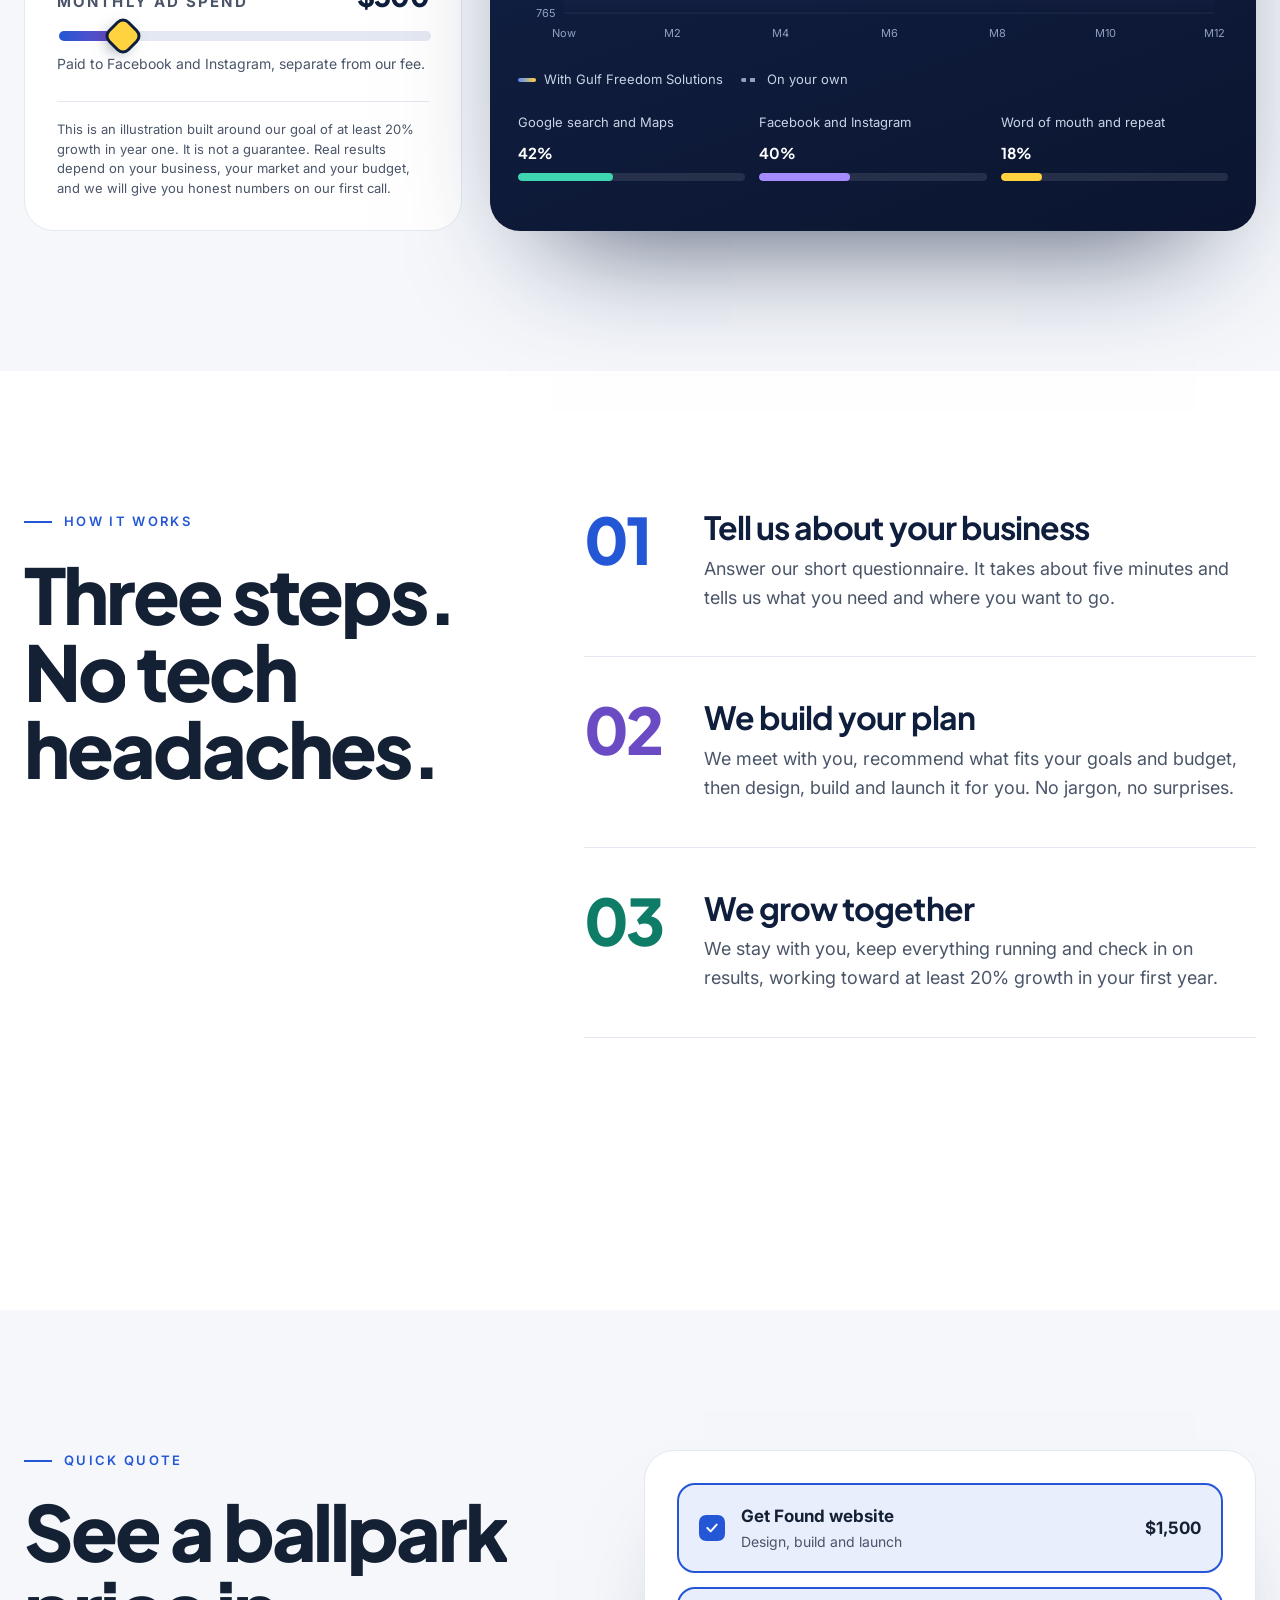
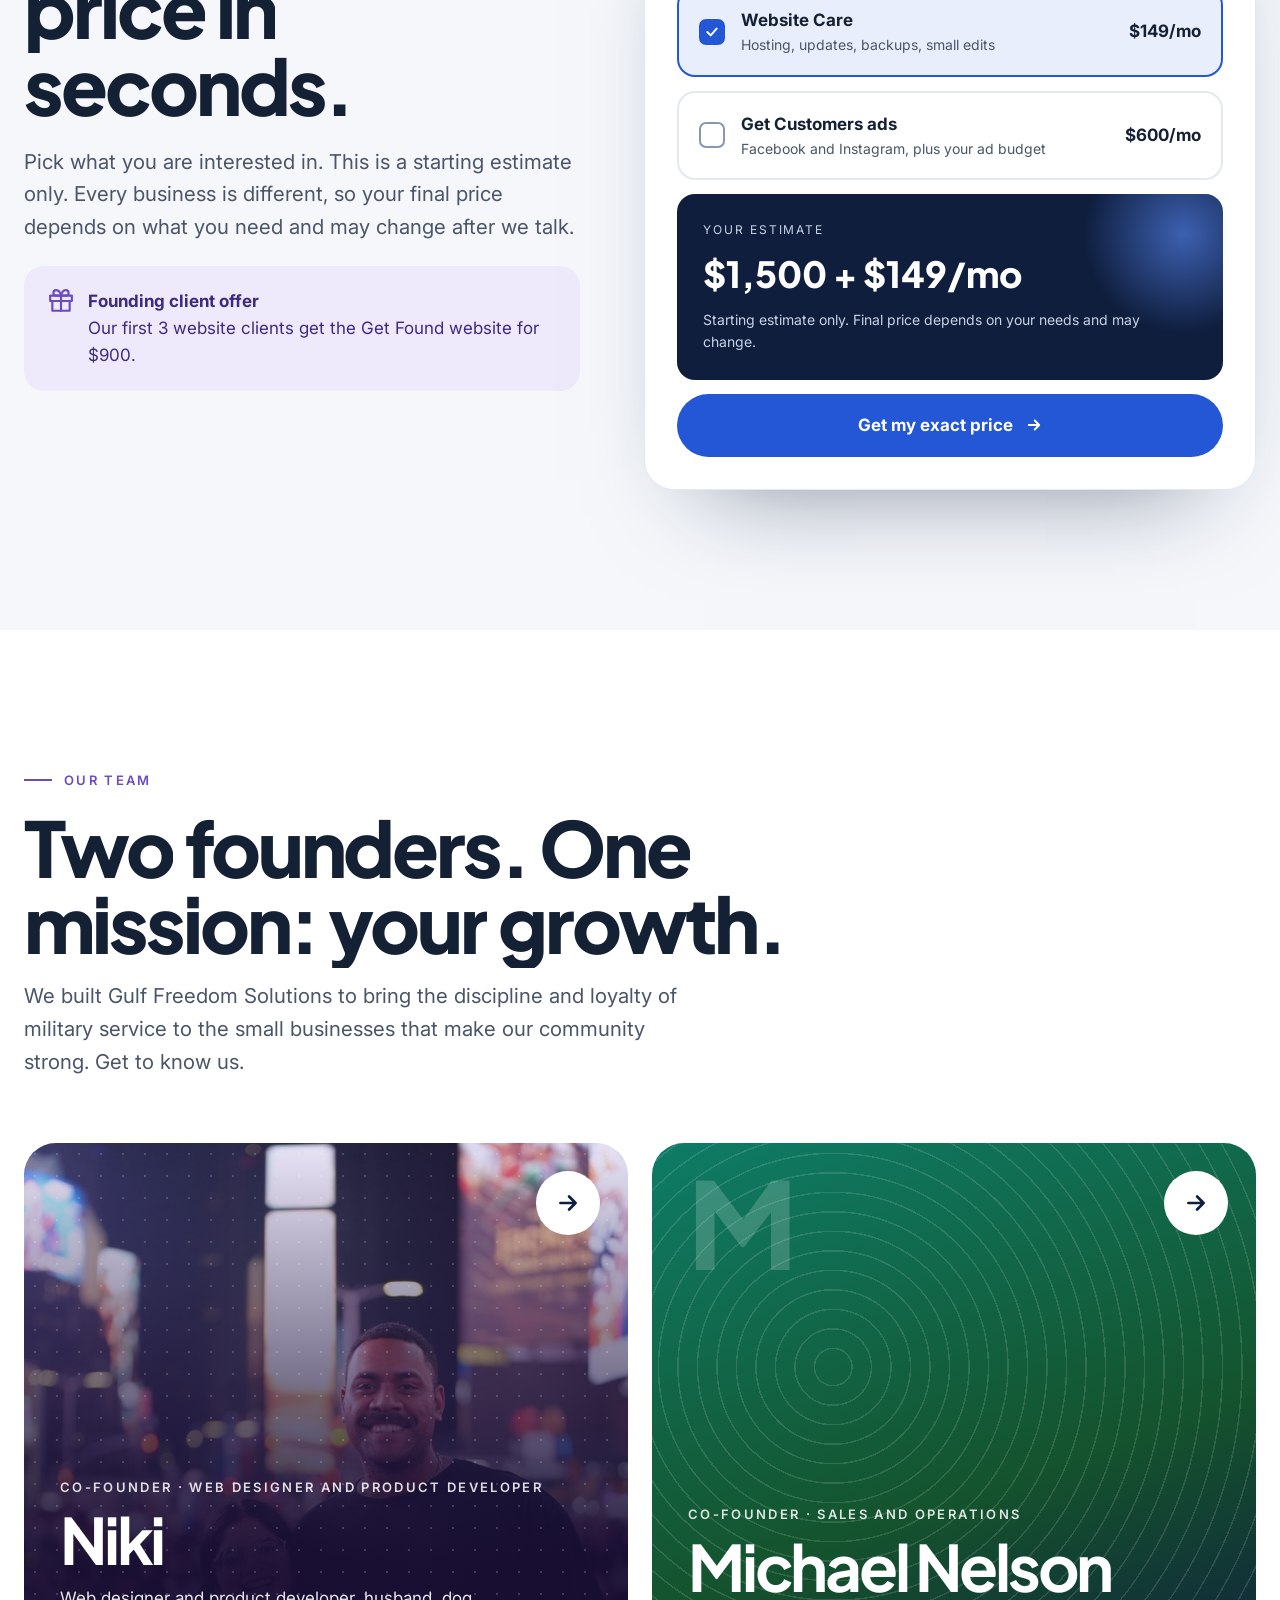
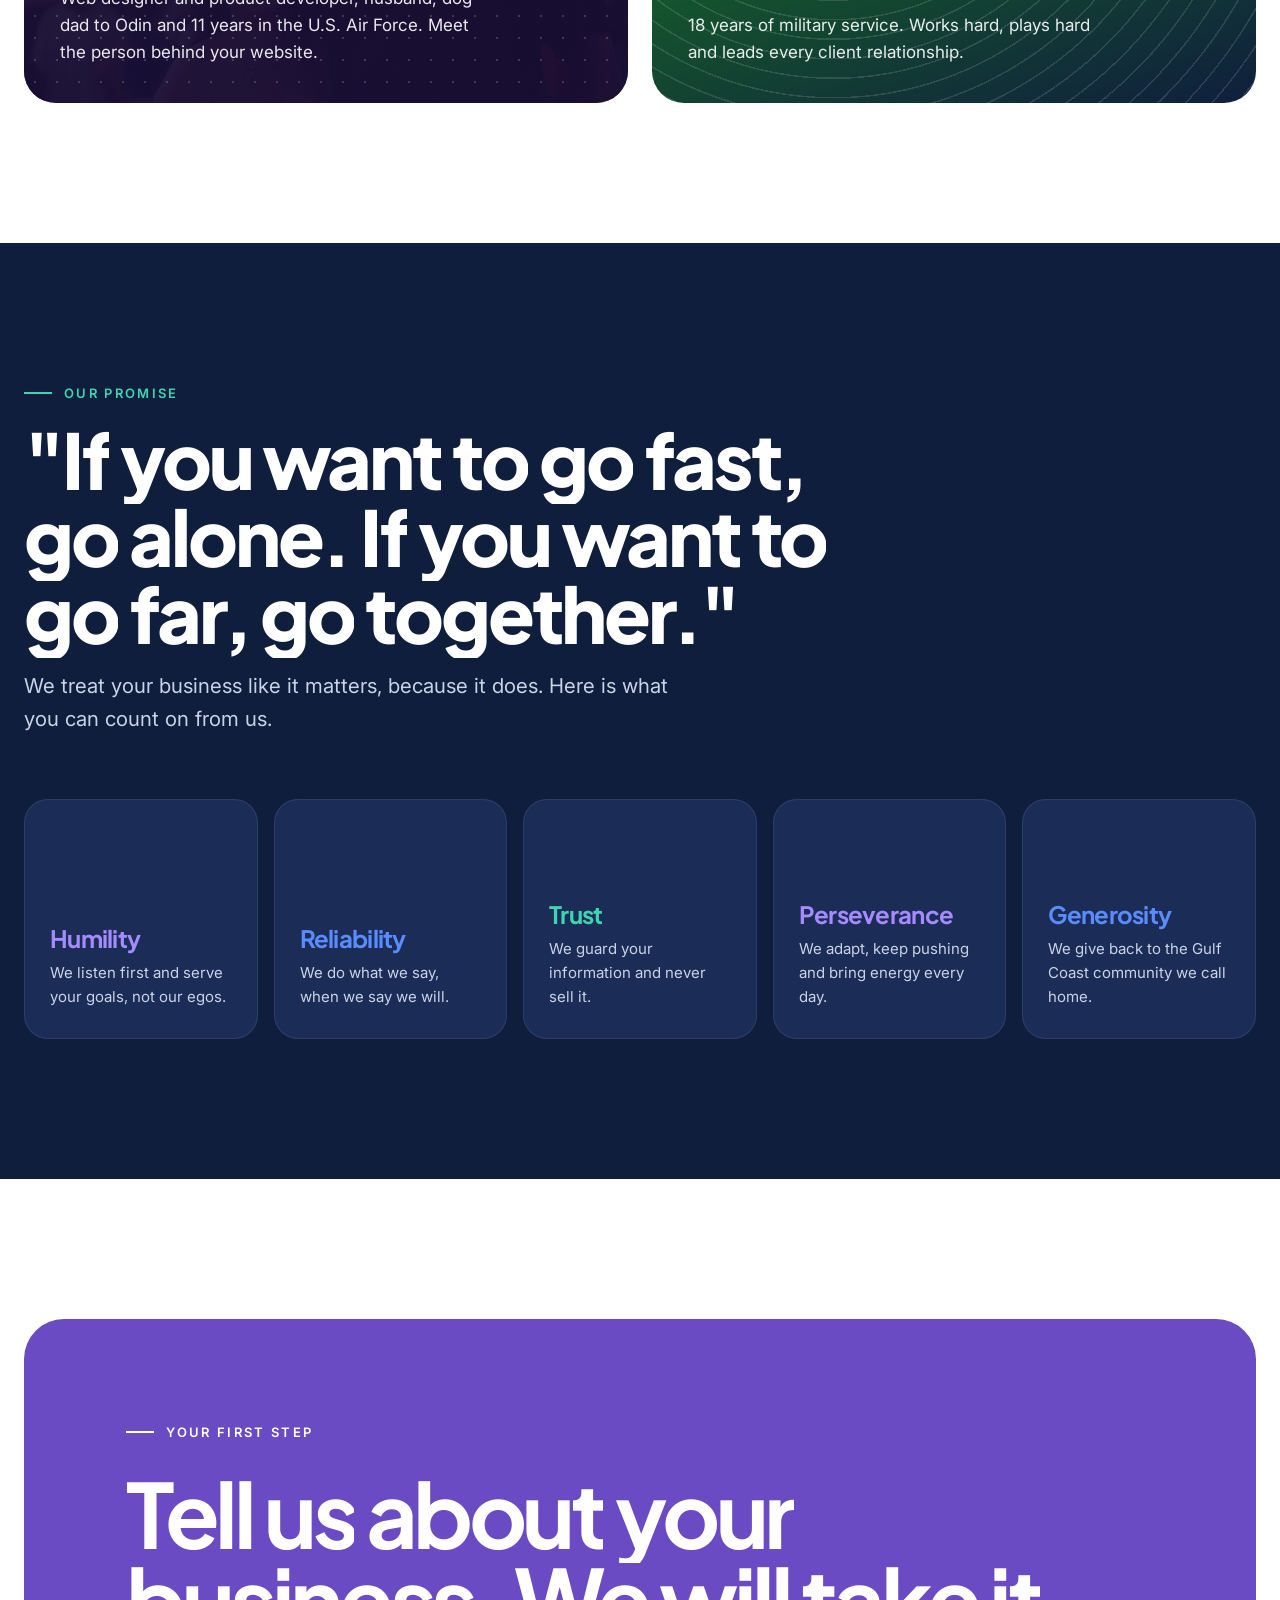
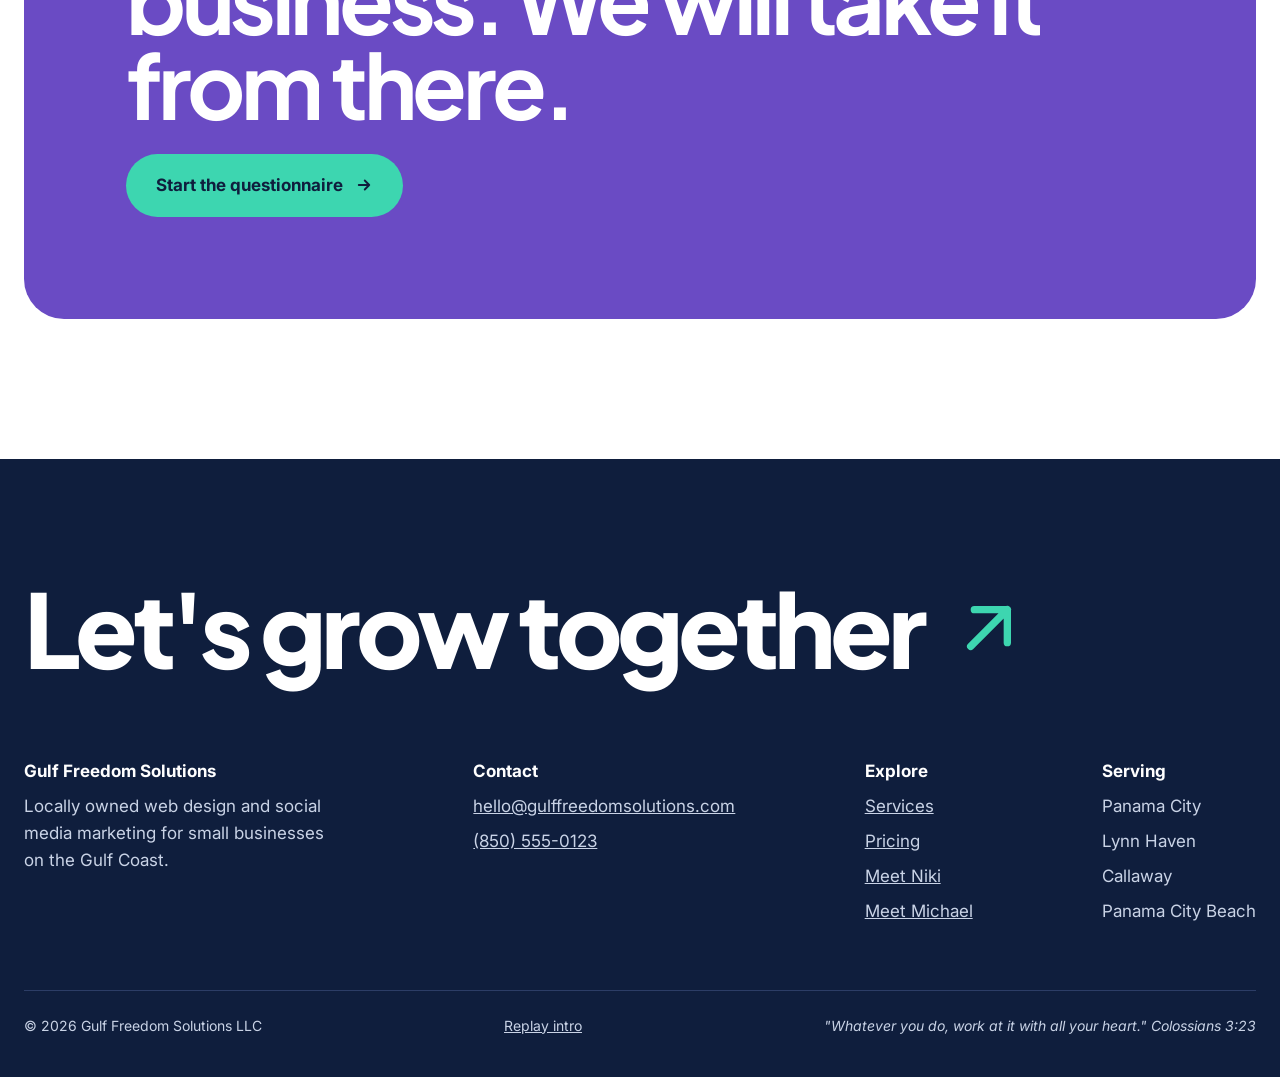
==== commit cb2c8168: "Intro: add jet flyover and Bay County skyline scenes, quicker values Co-Authored-By: Claude Opus 5.5" ====
--- a/index.html
+++ b/index.html
@@ -15,9 +15,11 @@
 </head>
 <body>
 <!-- ============ LAUNCH INTRO (10 seconds, plays once per visit) ============ -->
-<div class="intro" id="intro" role="img" aria-label="Intro animation: scattered pixels come together into waves, spell our values of humility, reliability, trust, perseverance and generosity, then form the Gulf Freedom Solutions sun over the waves.">
+<div class="intro" id="intro" role="img" aria-label="Intro animation: scattered pixels form an F-35 that streaks across the sky, then a Bay County beach skyline with the pier, bridge, palms and sunset, then spell our values of humility, reliability, trust, perseverance and generosity, then form the Gulf Freedom Solutions sun over the waves.">
   <canvas aria-hidden="true"></canvas>
   <p class="ic ic-1" aria-hidden="true">If you want to go fast, <span>go alone.</span></p>
+  <p class="ic ic-jet" aria-hidden="true">Built by two service members.</p>
+  <p class="ic ic-bay" aria-hidden="true">Rooted in <span>Bay County.</span></p>
   <p class="ic ic-eyebrow" aria-hidden="true">What we stand for</p>
   <p class="ic ic-2" aria-hidden="true">If you want to go far, <span>go together.</span><small>Gulf Freedom Solutions</small></p>
   <span class="ic-word sr" aria-live="polite"></span>
--- a/assets/home.css
+++ b/assets/home.css
@@ -243,6 +243,9 @@
 .ic.on{opacity:1;transform:none}
 .ic-1{bottom:18%;font-size:clamp(20px,2.6vw,34px);color:rgba(255,255,255,.85)}
 .ic-1 span{color:#8FA0C2}
+.ic-jet{bottom:18%;font-size:clamp(20px,2.6vw,34px)}
+.ic-bay{top:16%;font-size:clamp(22px,3vw,40px)}
+.ic-bay span{color:#FFD23F}
 .ic-eyebrow{top:24%;font-family:var(--body);font-size:13px;font-weight:600;letter-spacing:.24em;text-transform:uppercase;color:#FFD23F}
 .ic-2{bottom:13%;font-size:clamp(24px,3.4vw,46px);line-height:1.15}
 .ic-2 span{background:linear-gradient(90deg,#3DD6B0,#5B8CFF 45%,#A58BFF 75%,#FFD23F);-webkit-background-clip:text;background-clip:text;color:transparent}
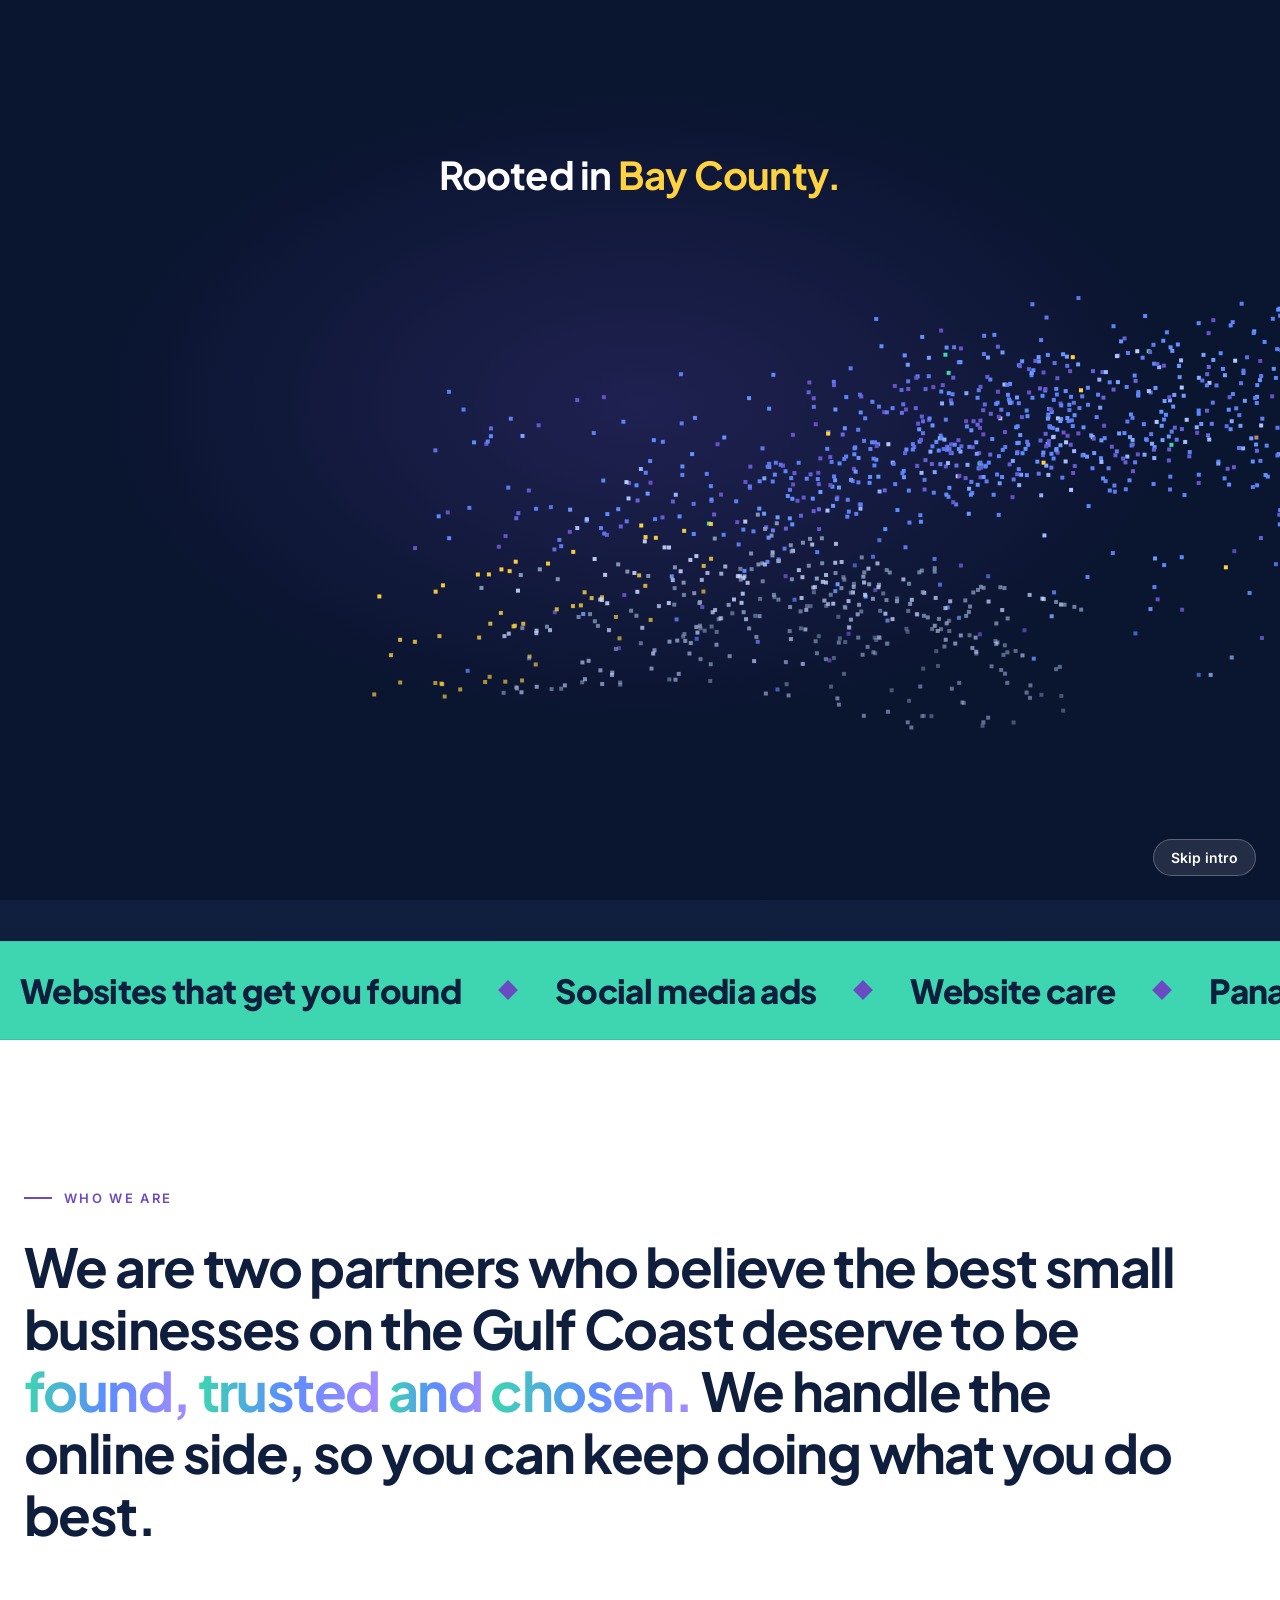
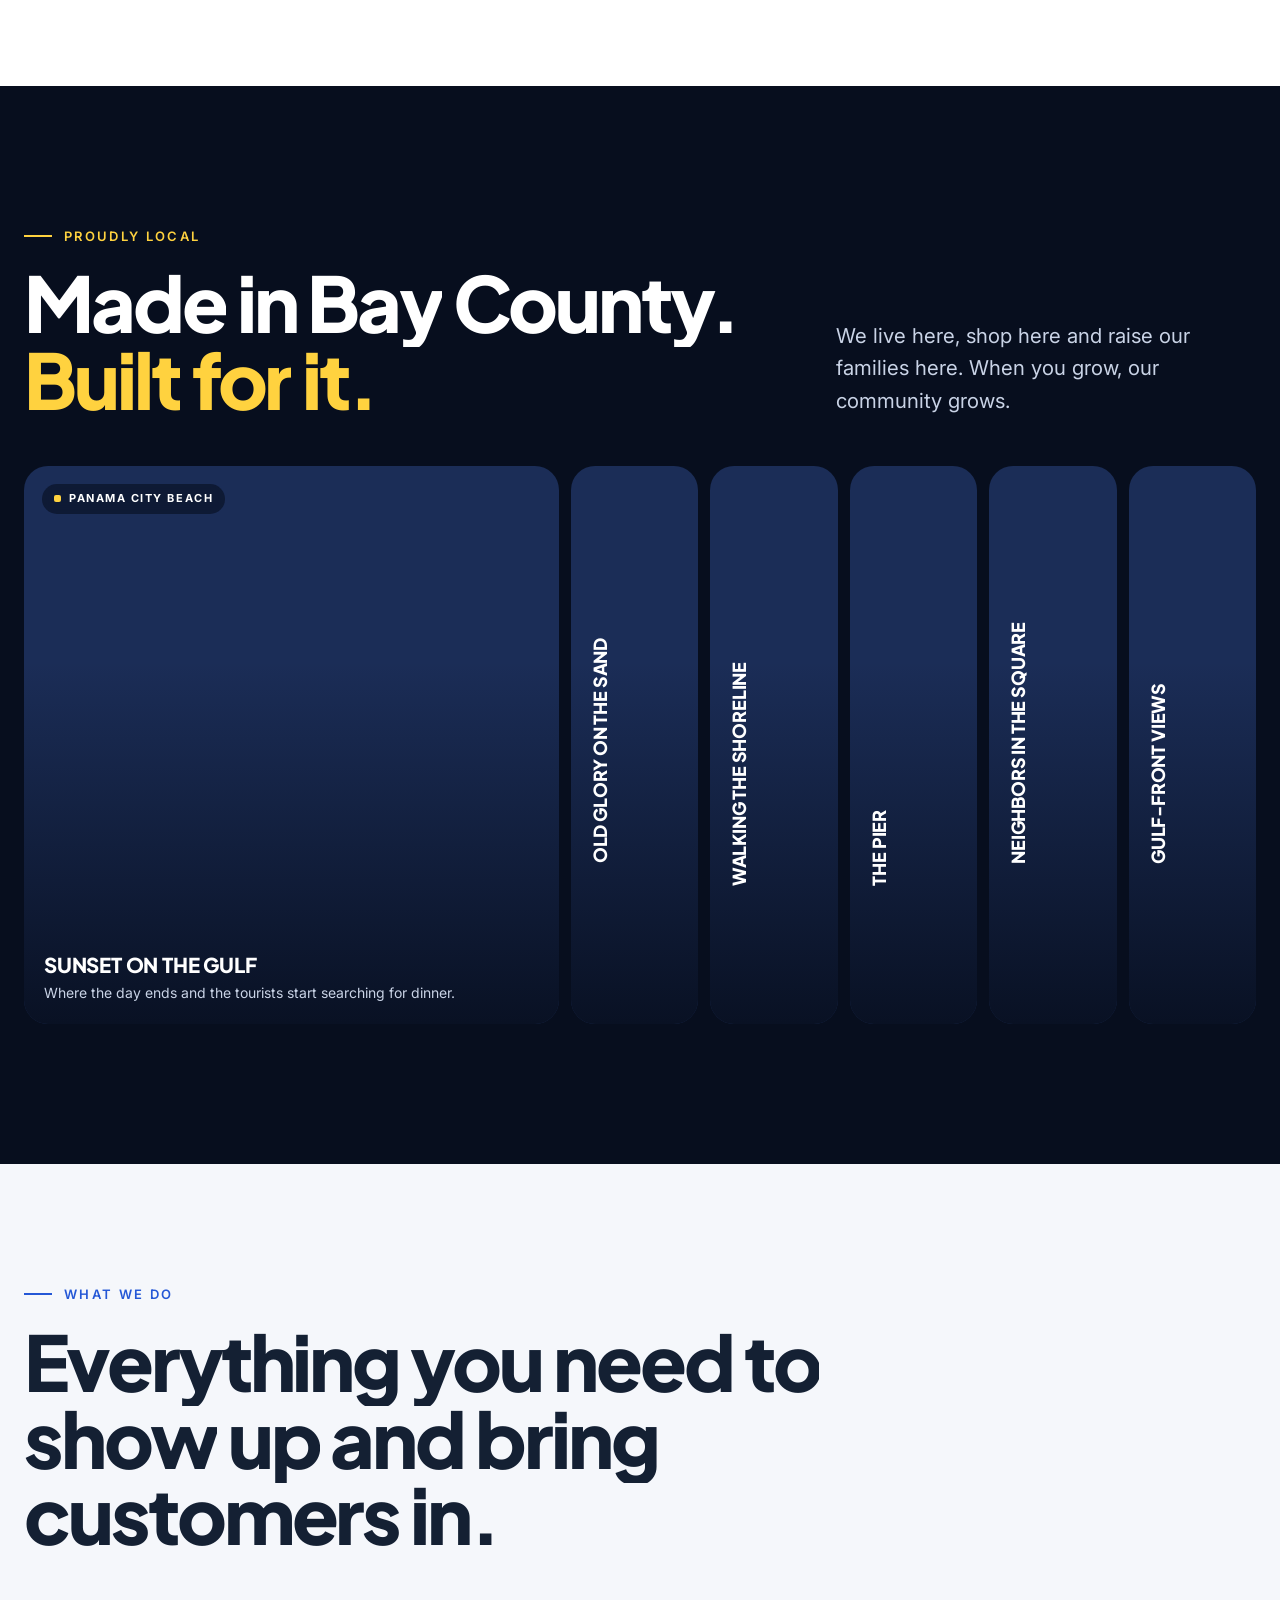
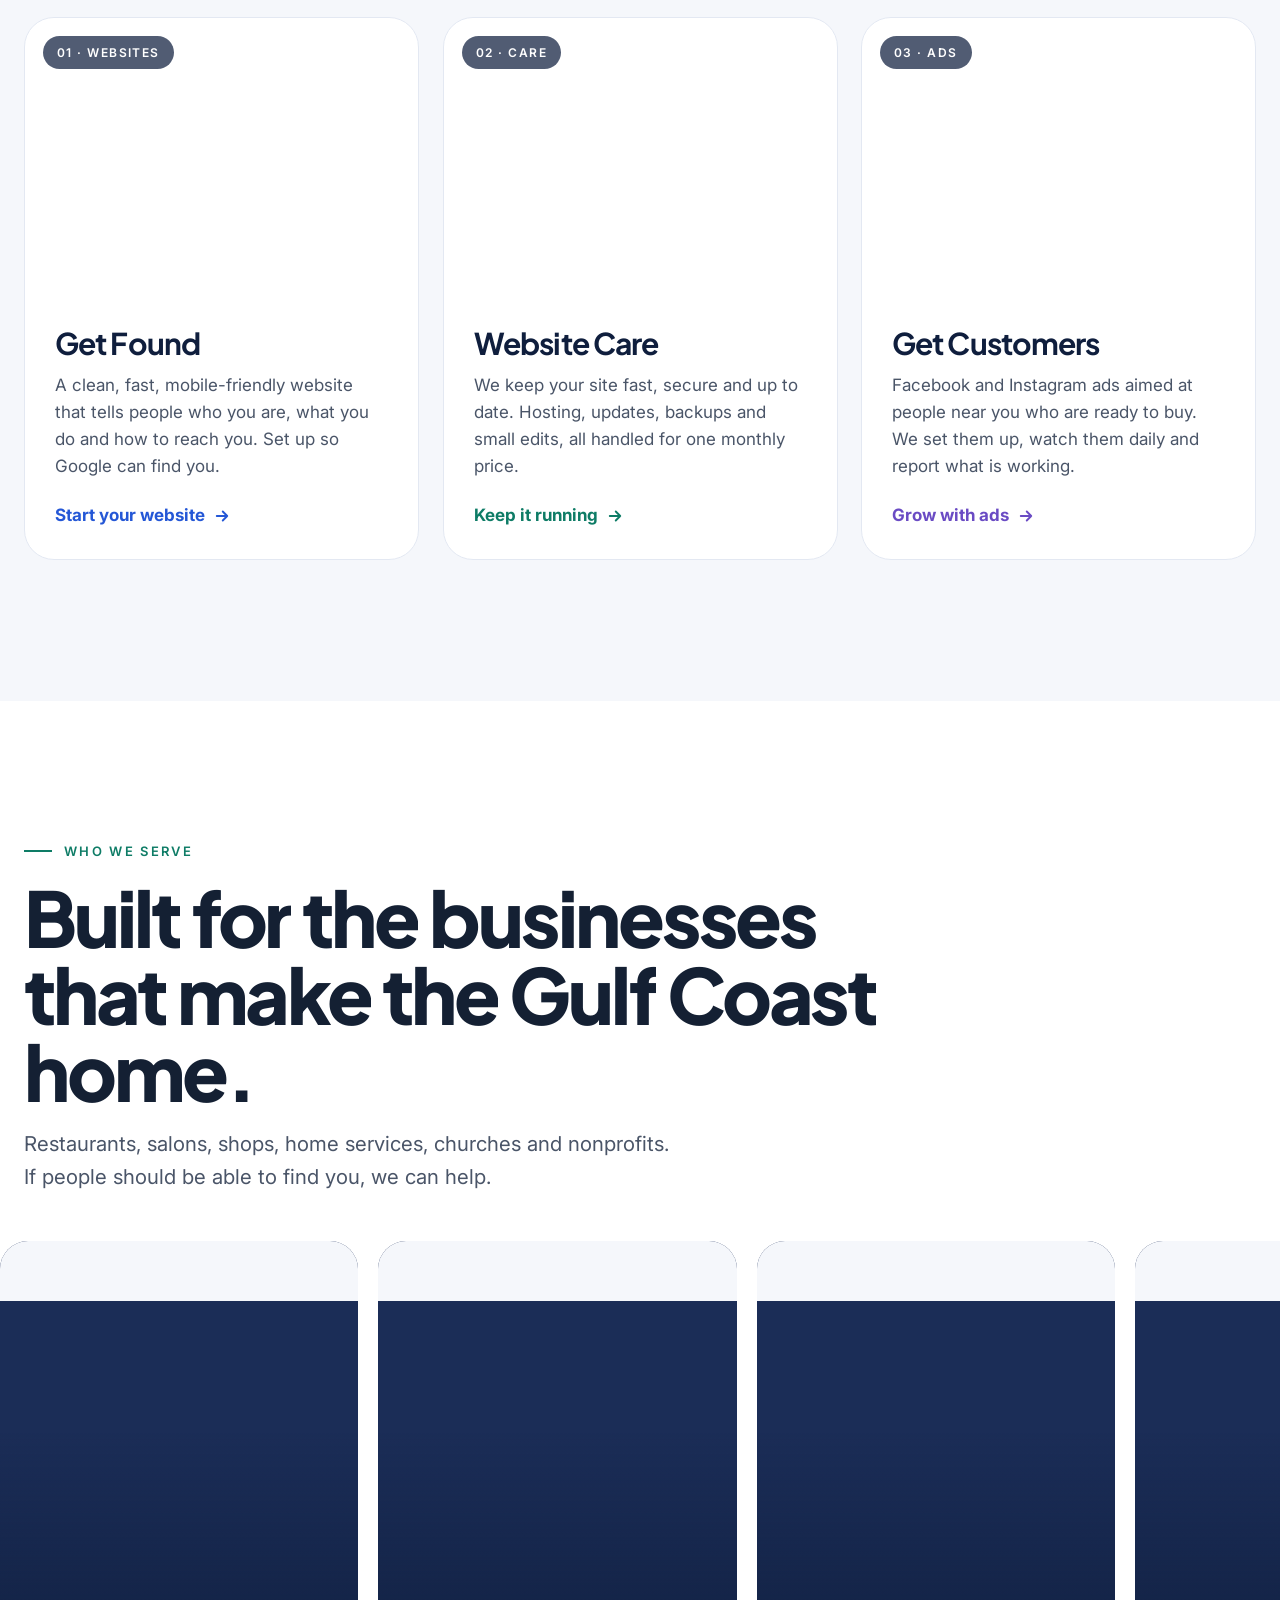
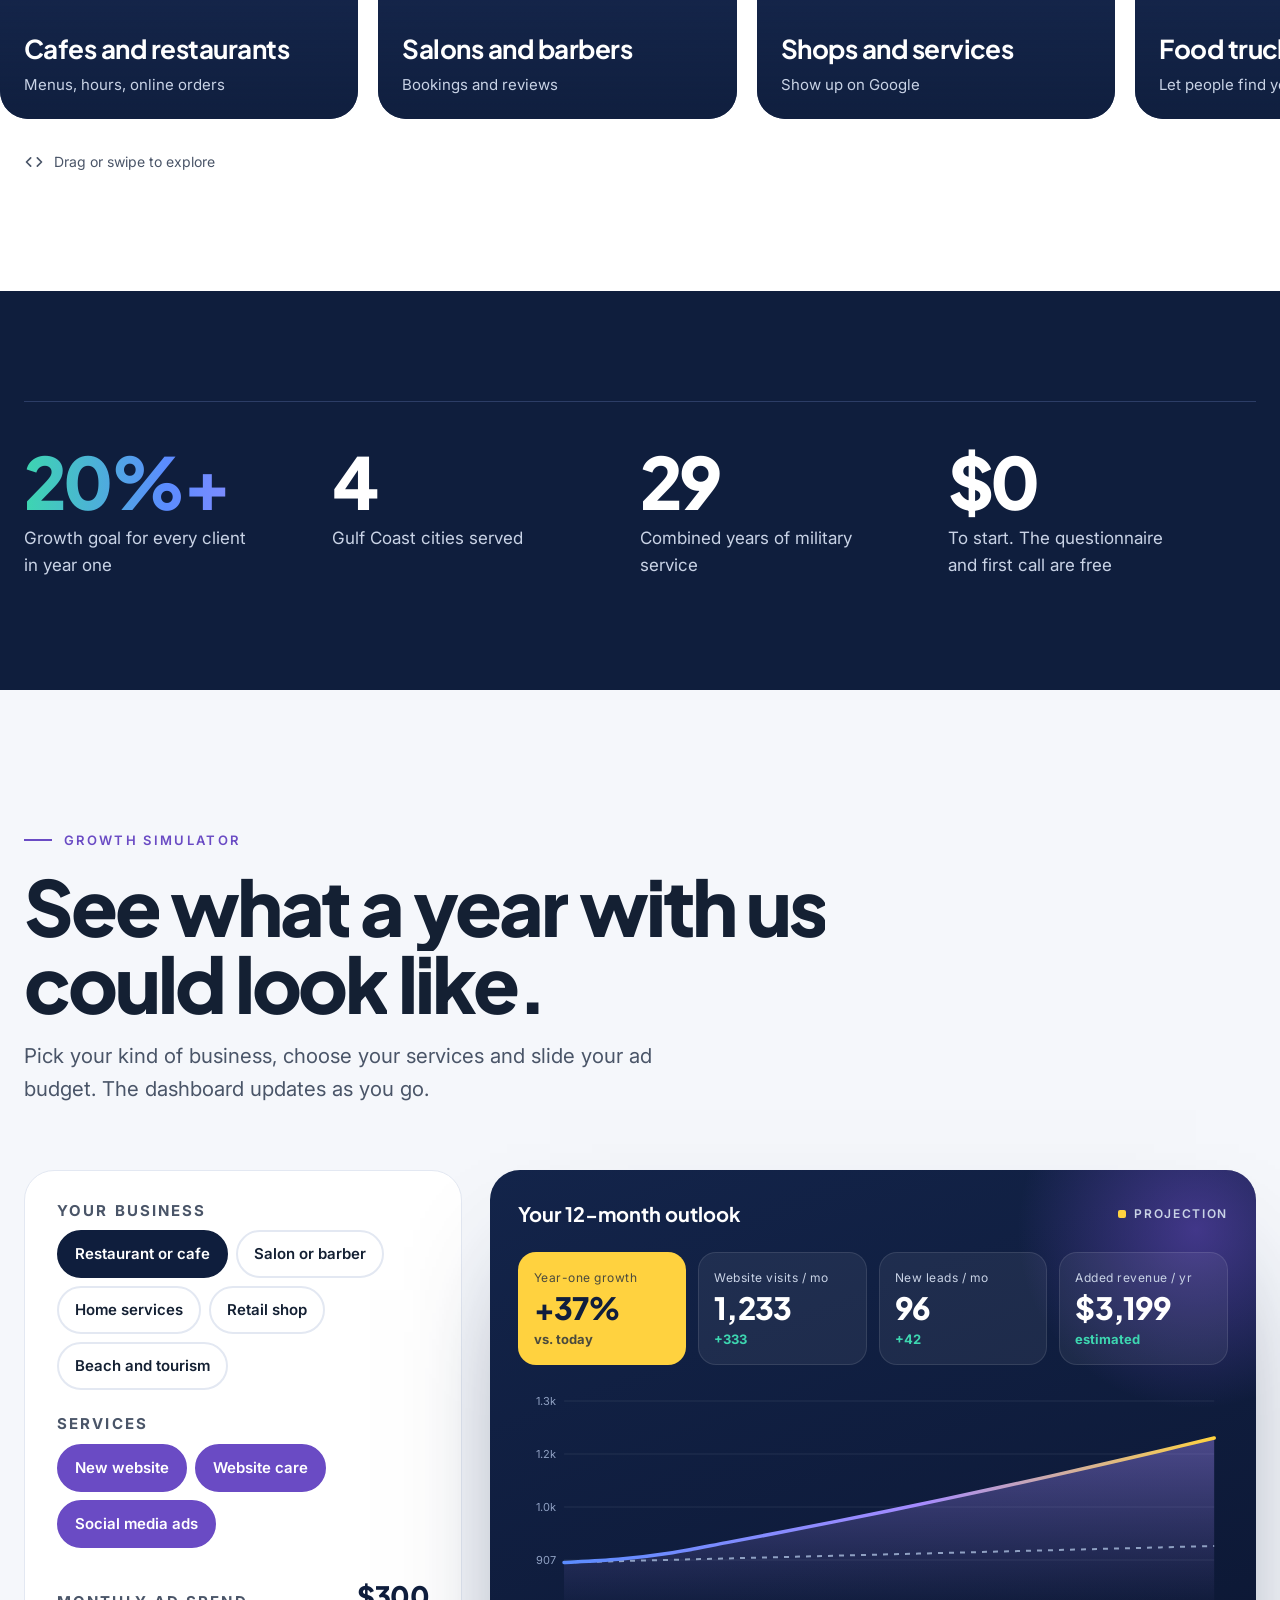
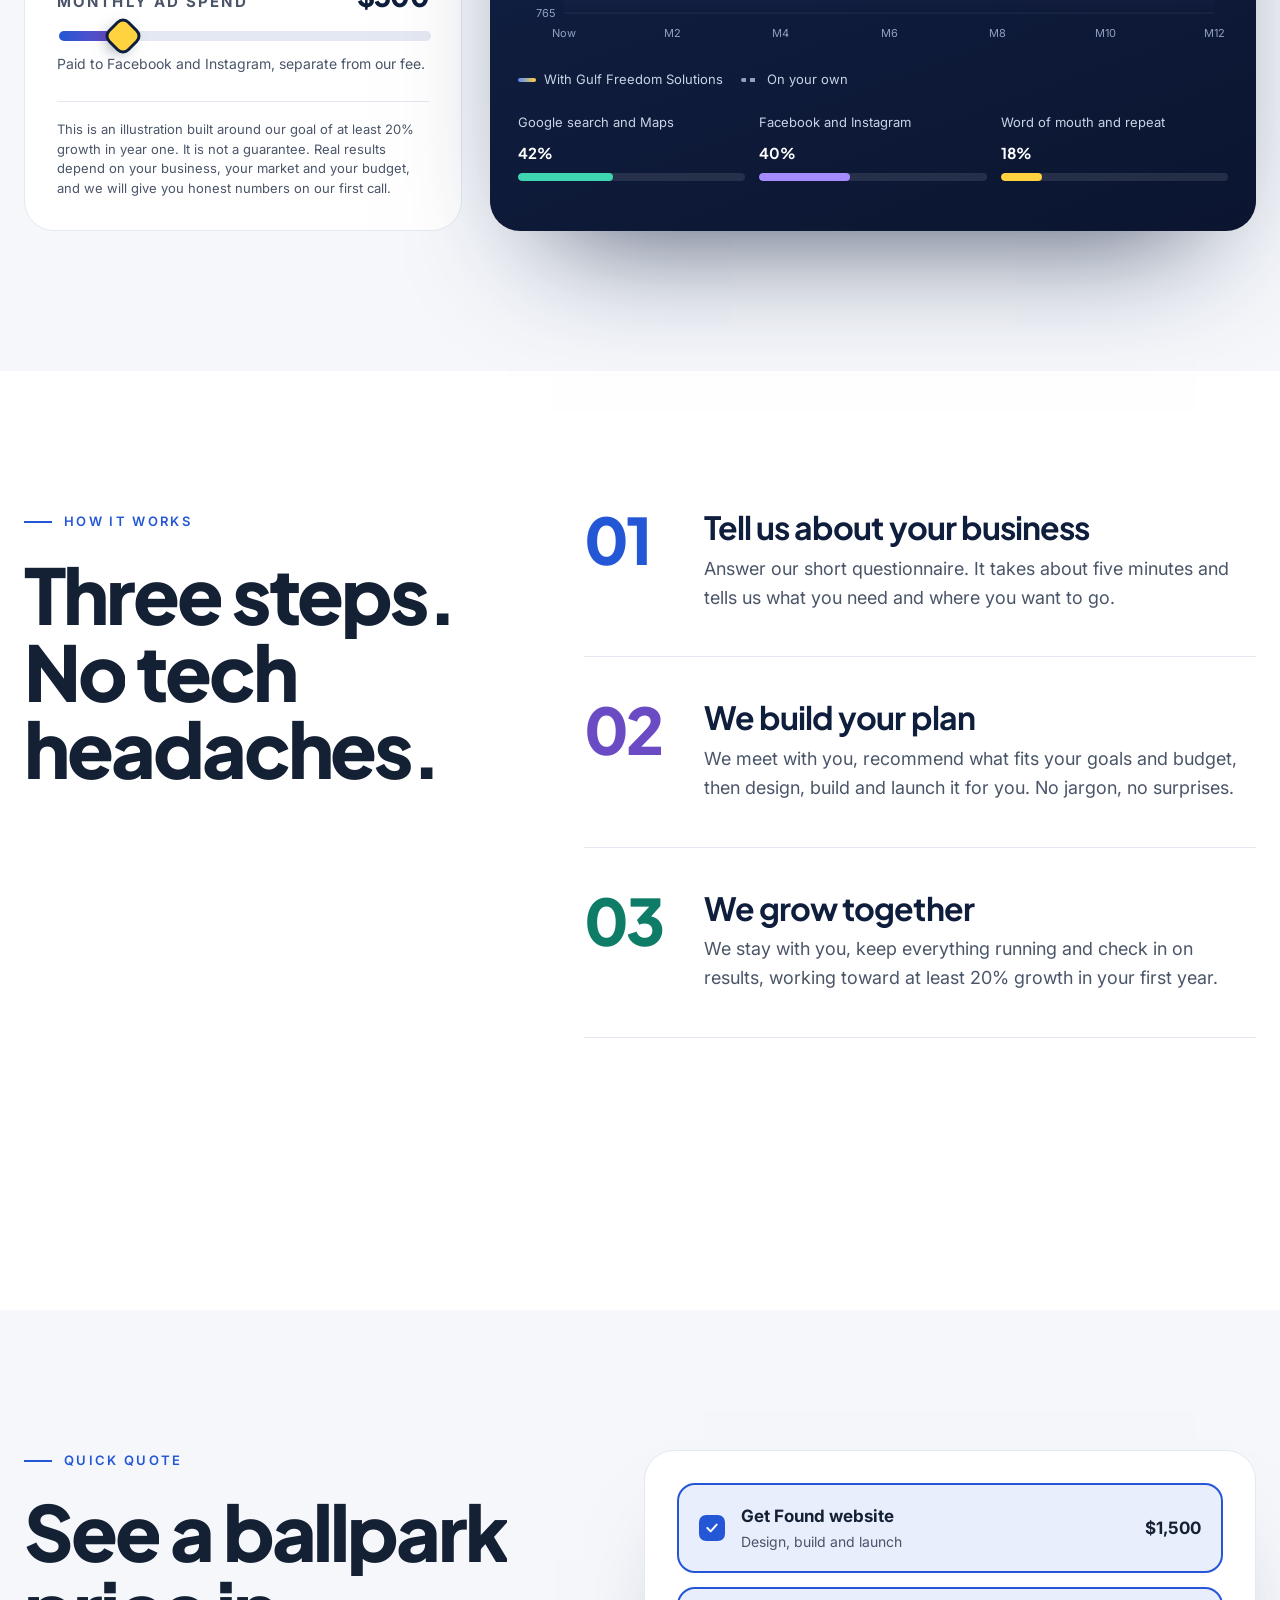
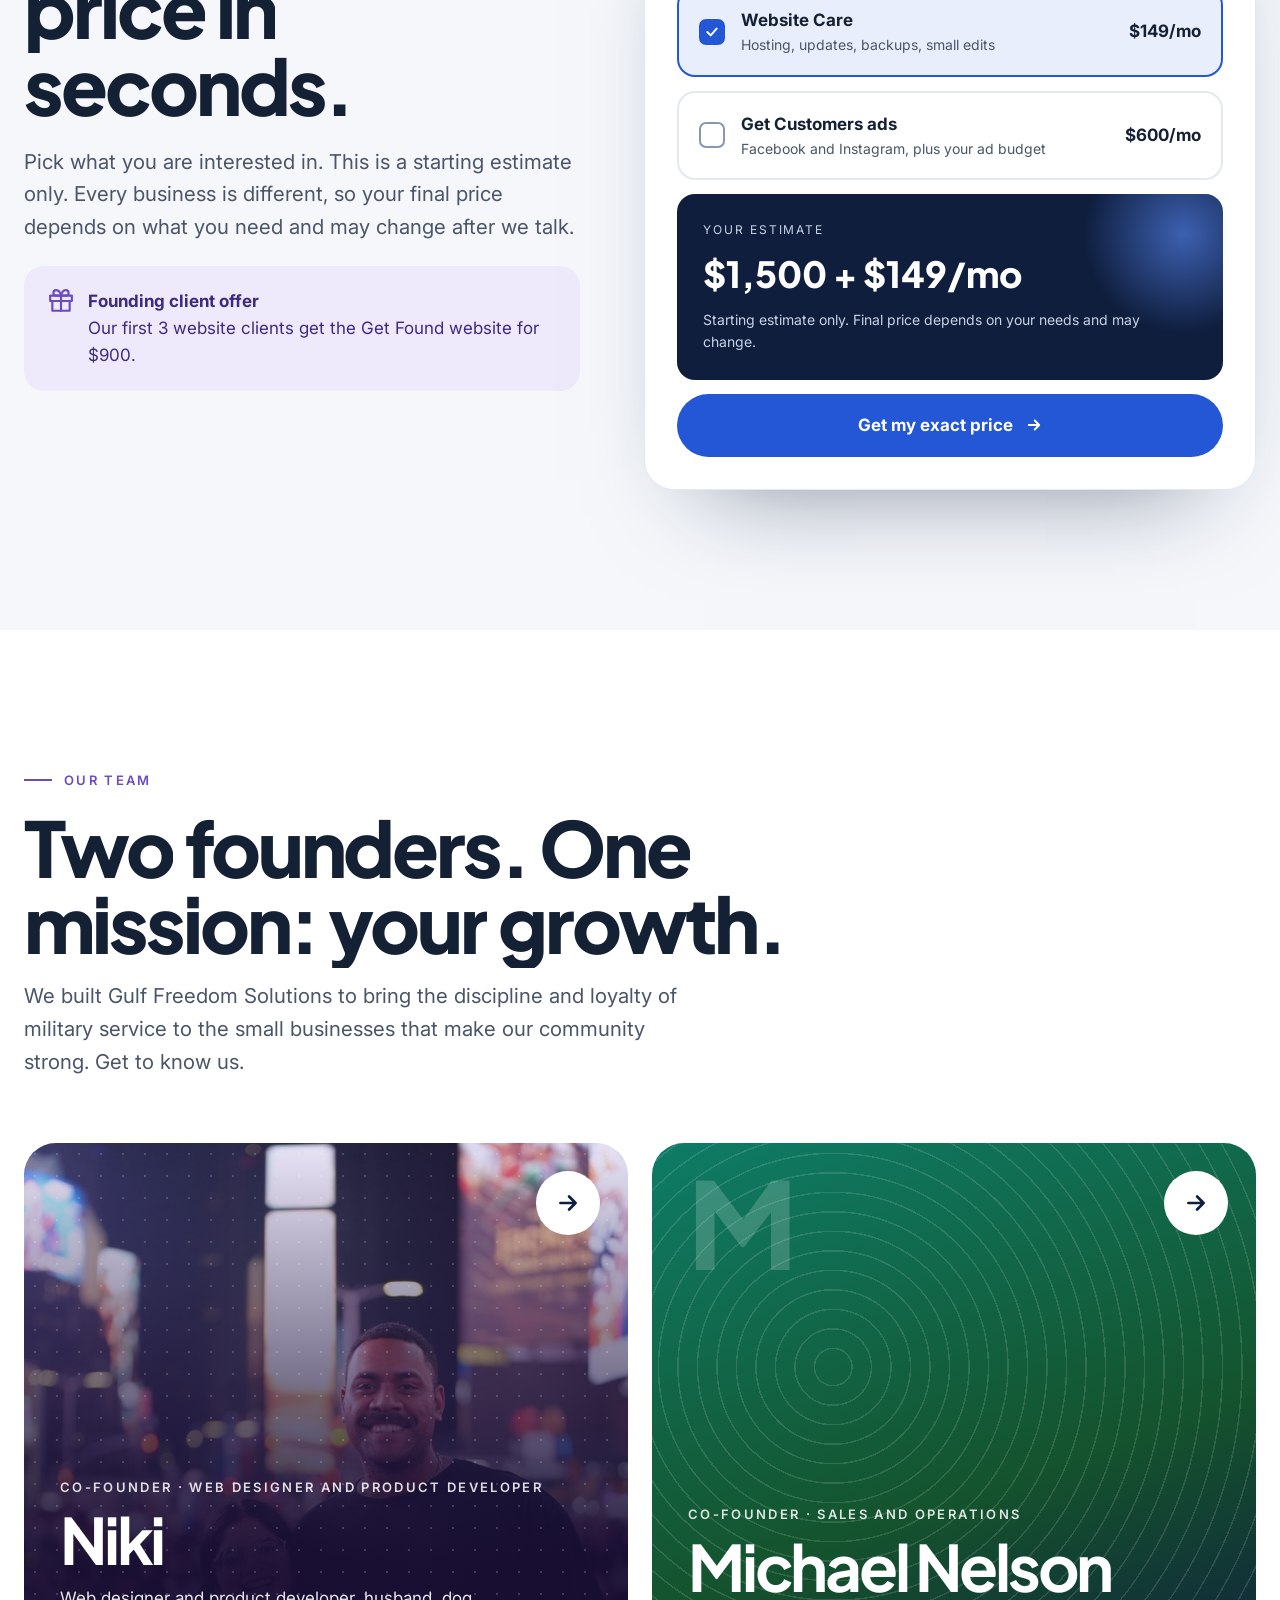
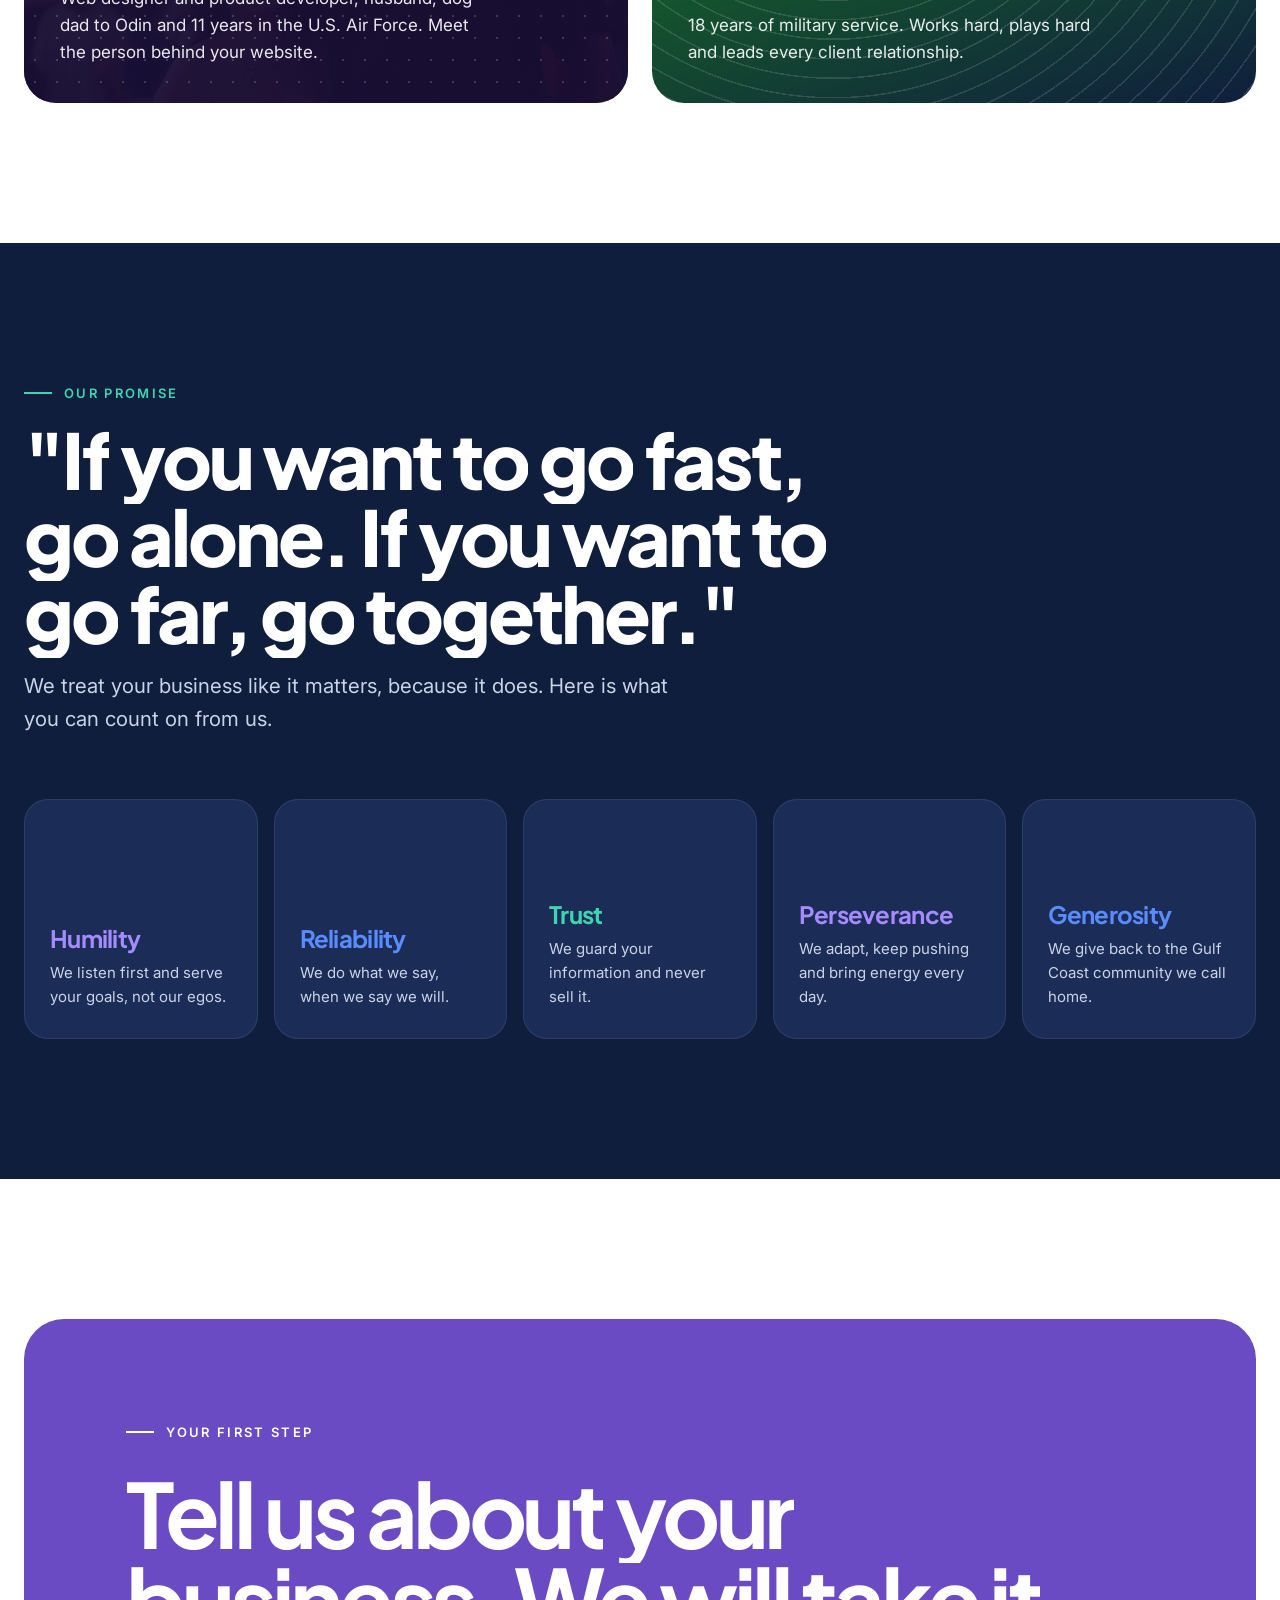
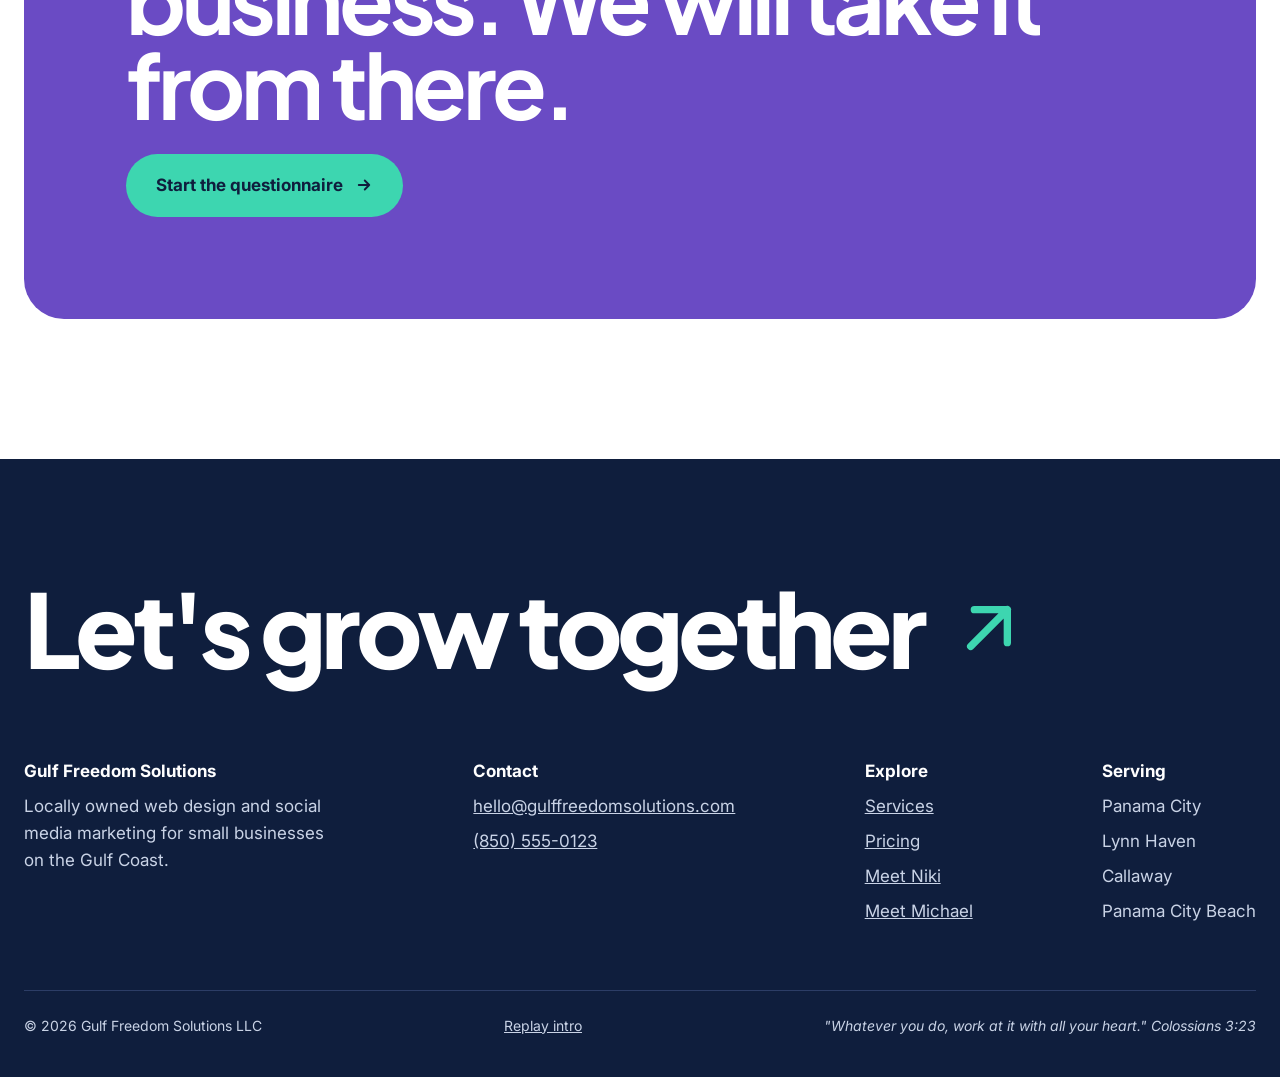
==== commit 6203cded: "Add HubSpot tracking code so questionnaire leads flow into HubSpot Co-Authored-By: Claude Opus 5.5 <" ====
--- a/index.html
+++ b/index.html
@@ -383,5 +383,7 @@
 <script>
 (function(){var g=document.getElementById('cta-grid');if(!g)return;for(var i=0;i<24*12;i++){var c=document.createElement('i');c.style.animationDelay=(Math.random()*6).toFixed(2)+'s';g.appendChild(c);}})();
 </script>
+<!-- HubSpot tracking + form capture -->
+<script type="text/javascript" id="hs-script-loader" async defer src="//js-na2.hs-scripts.com/247973835.js"></script>
 </body>
 </html>
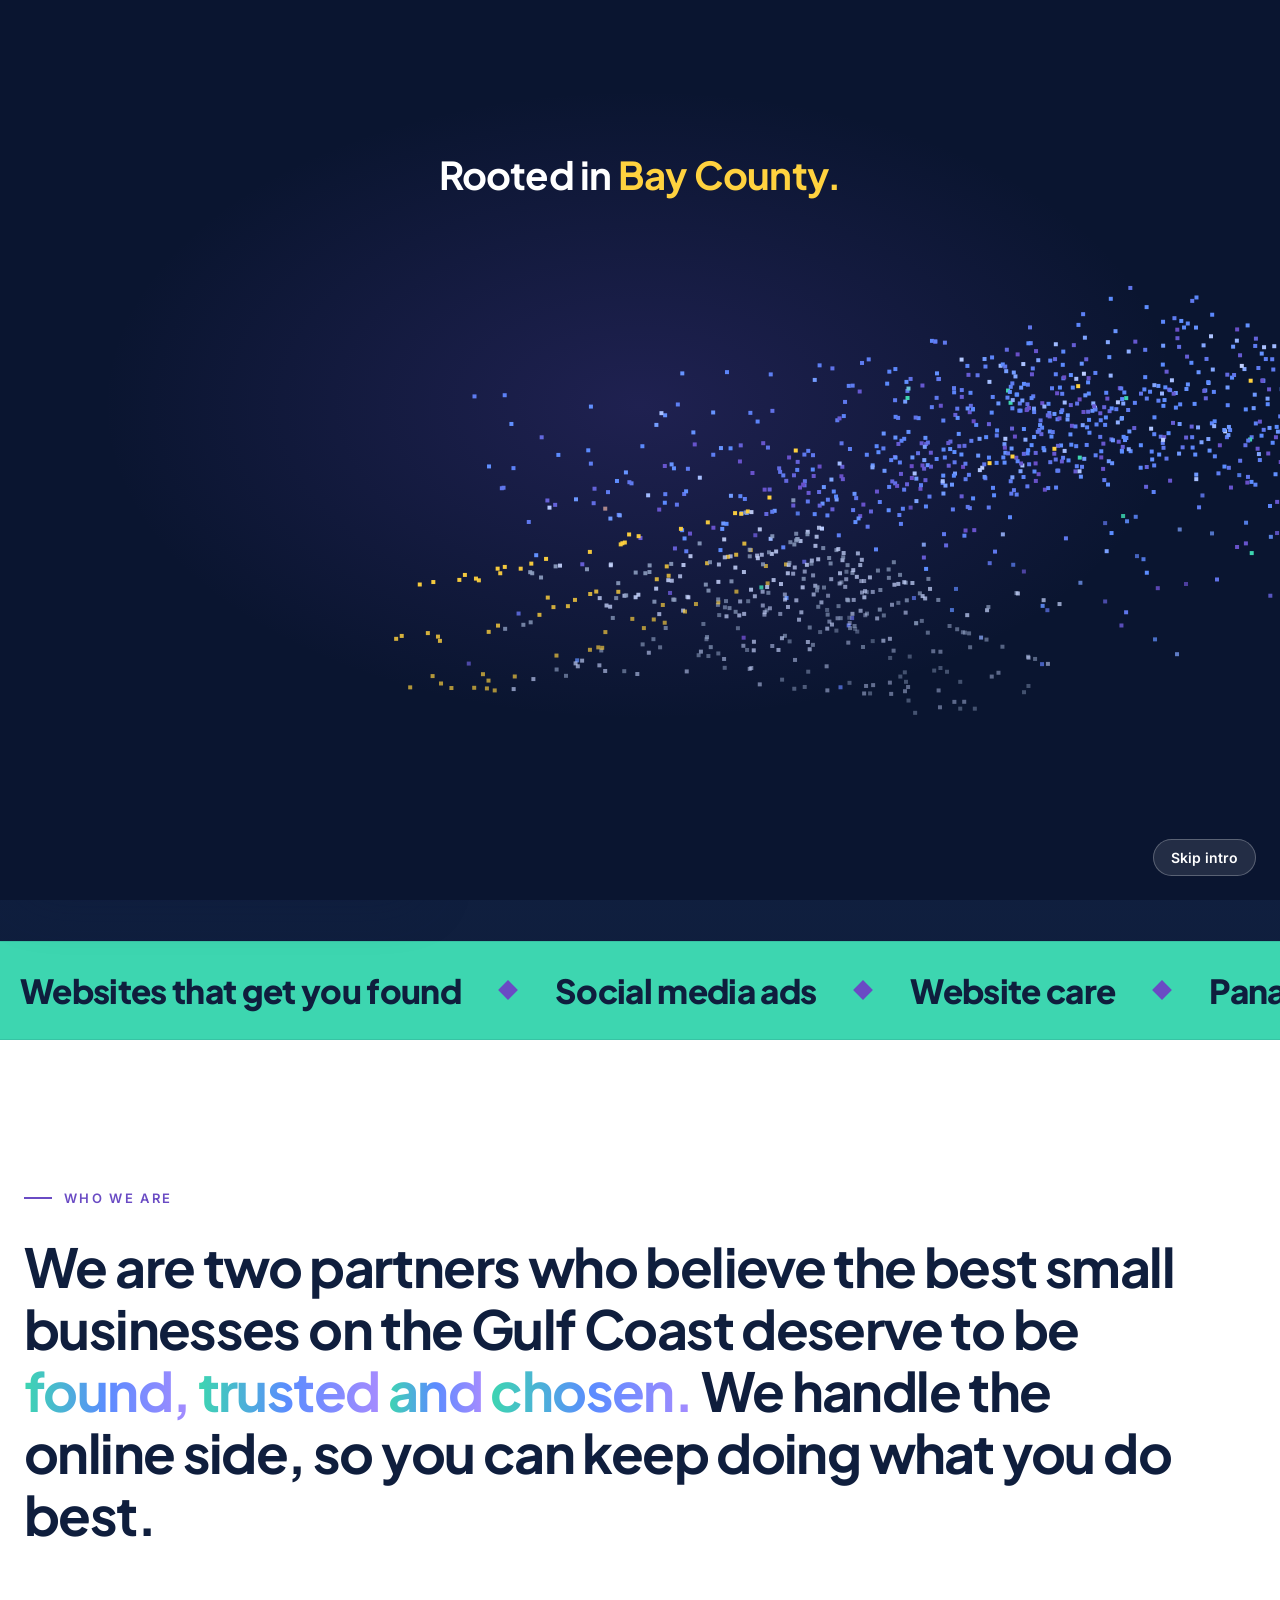
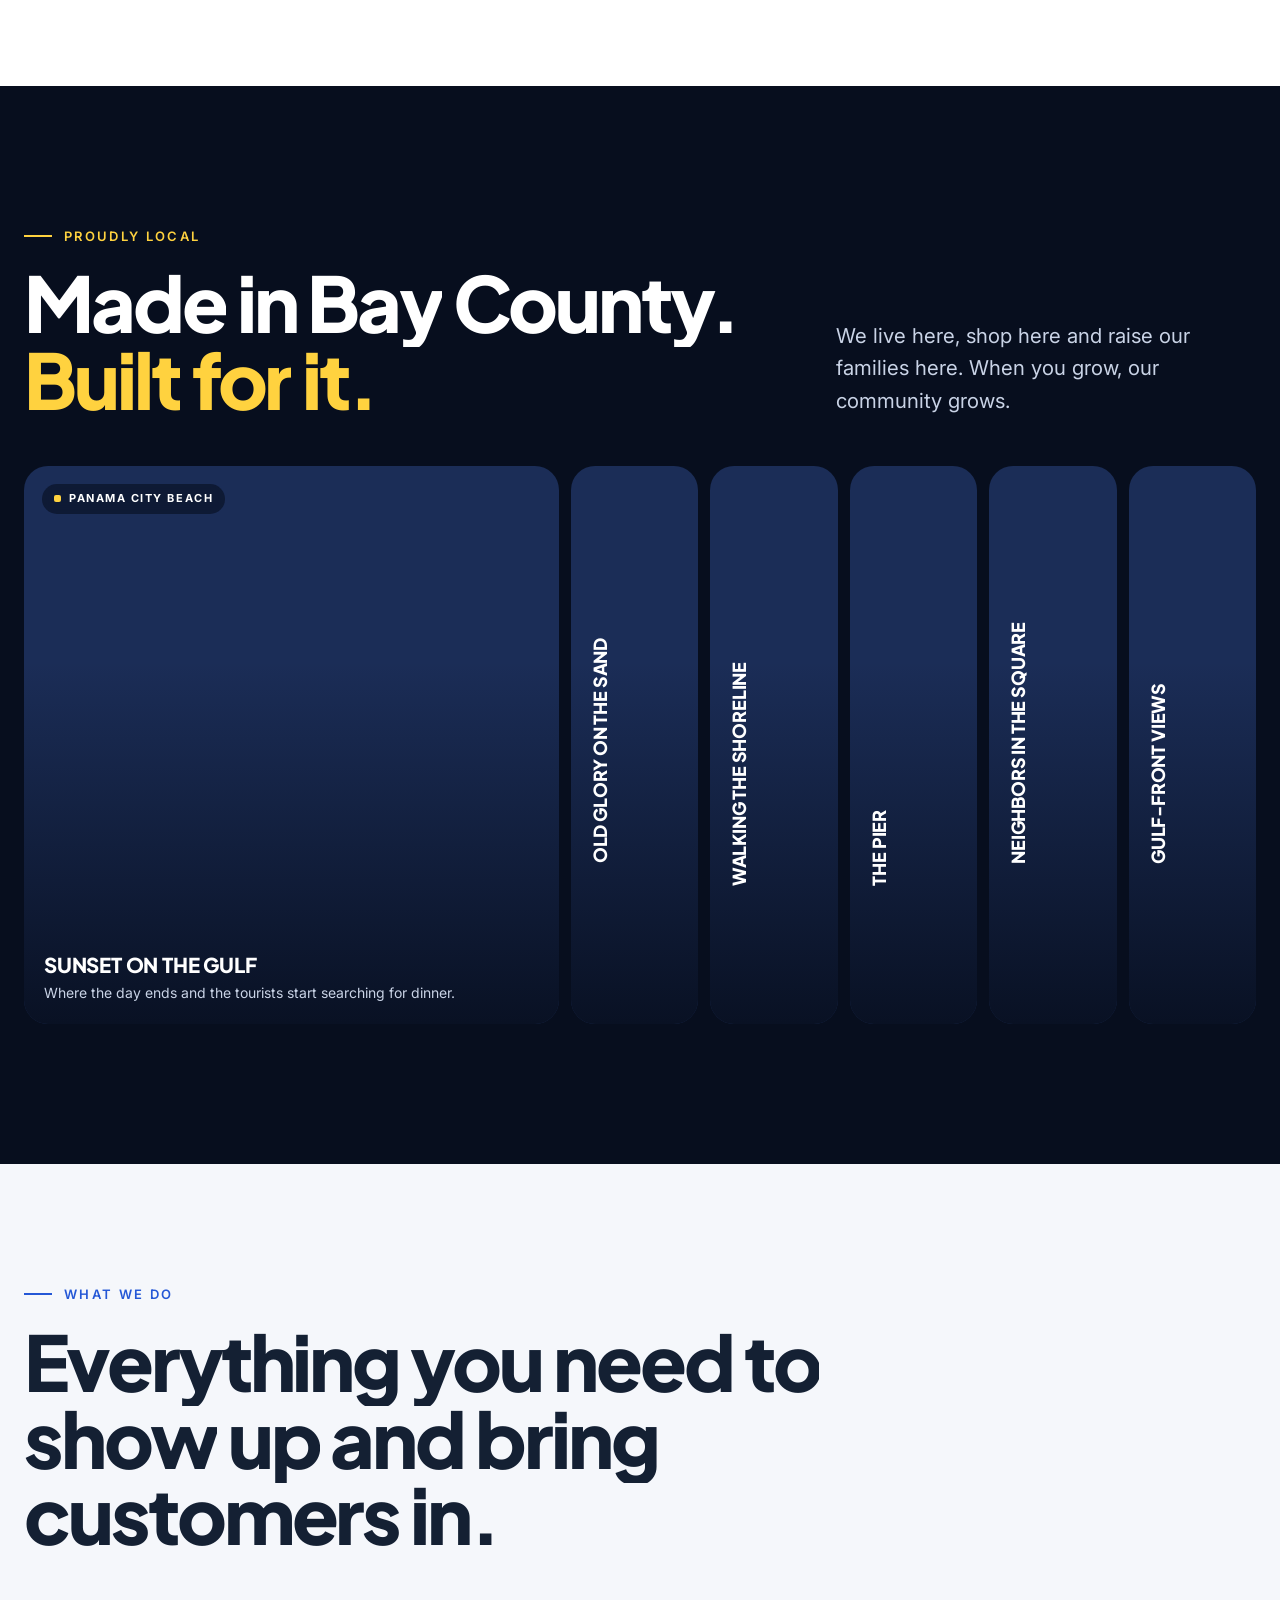
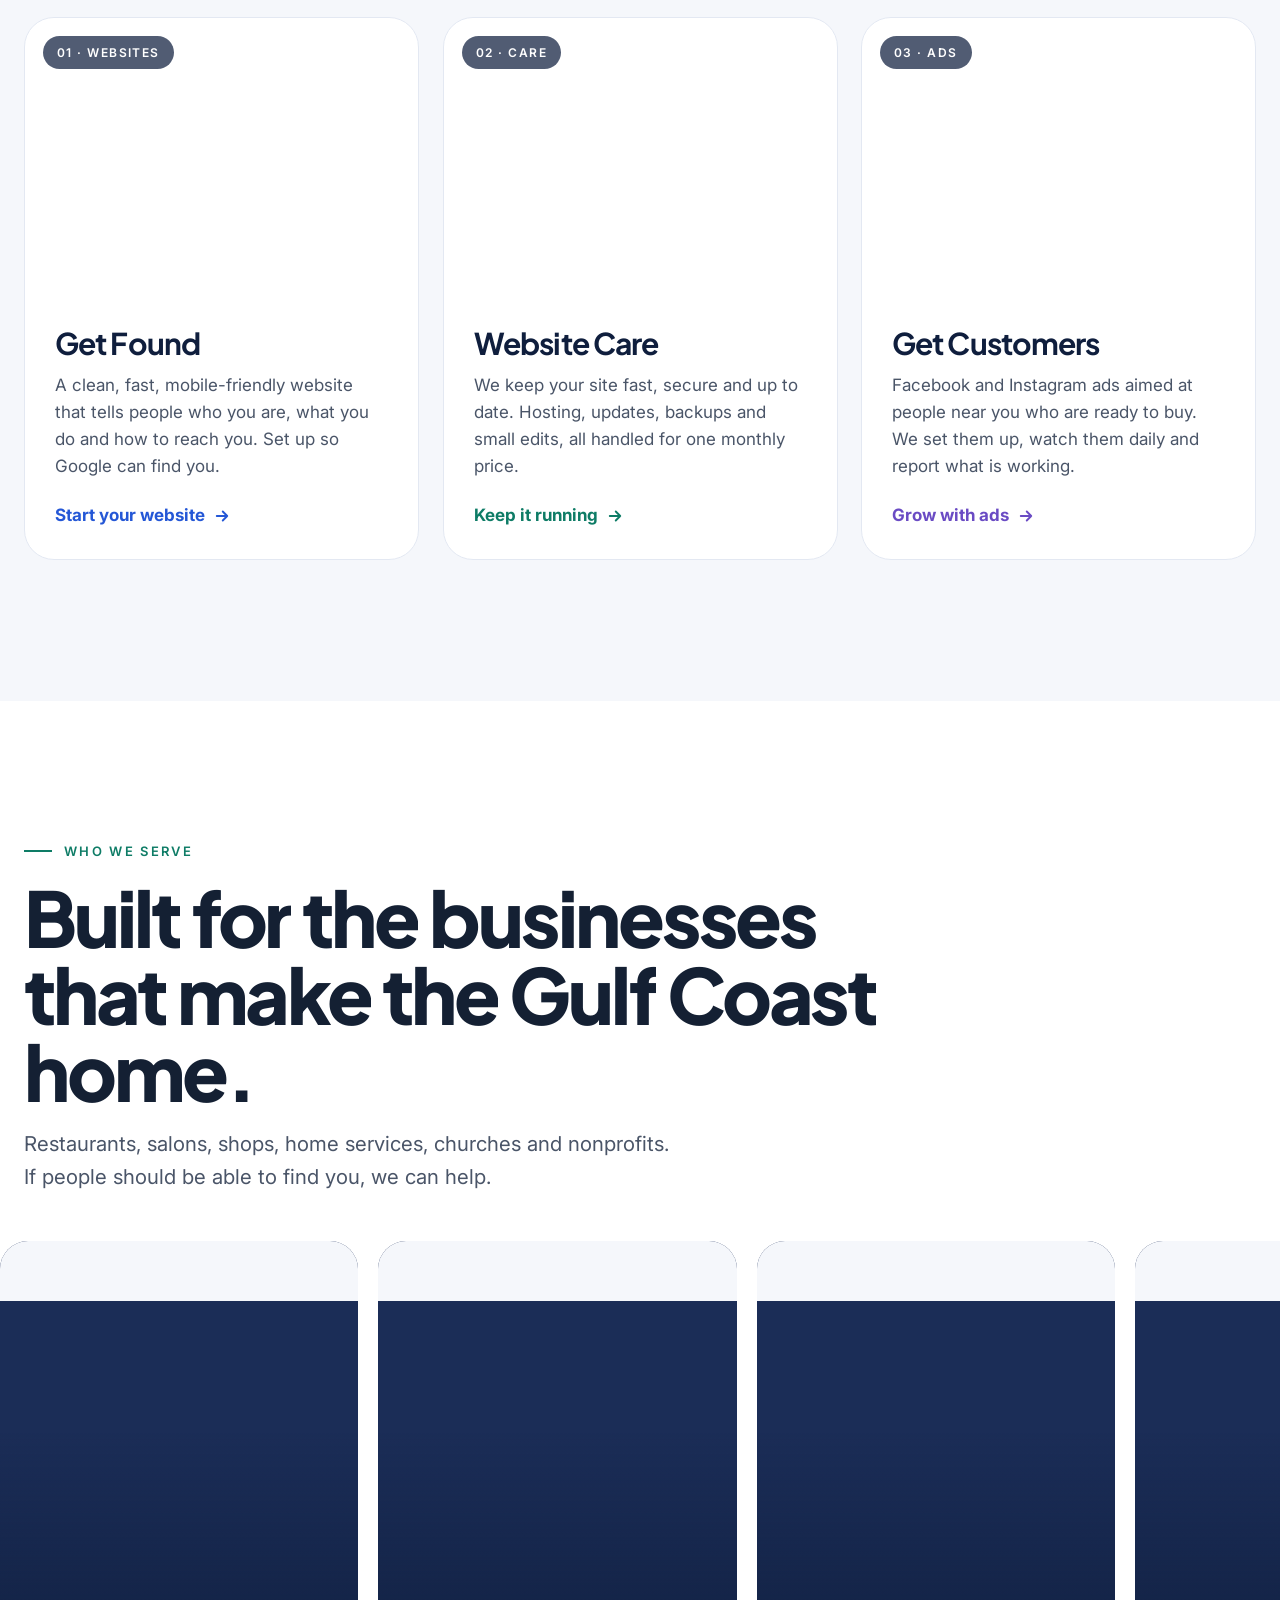
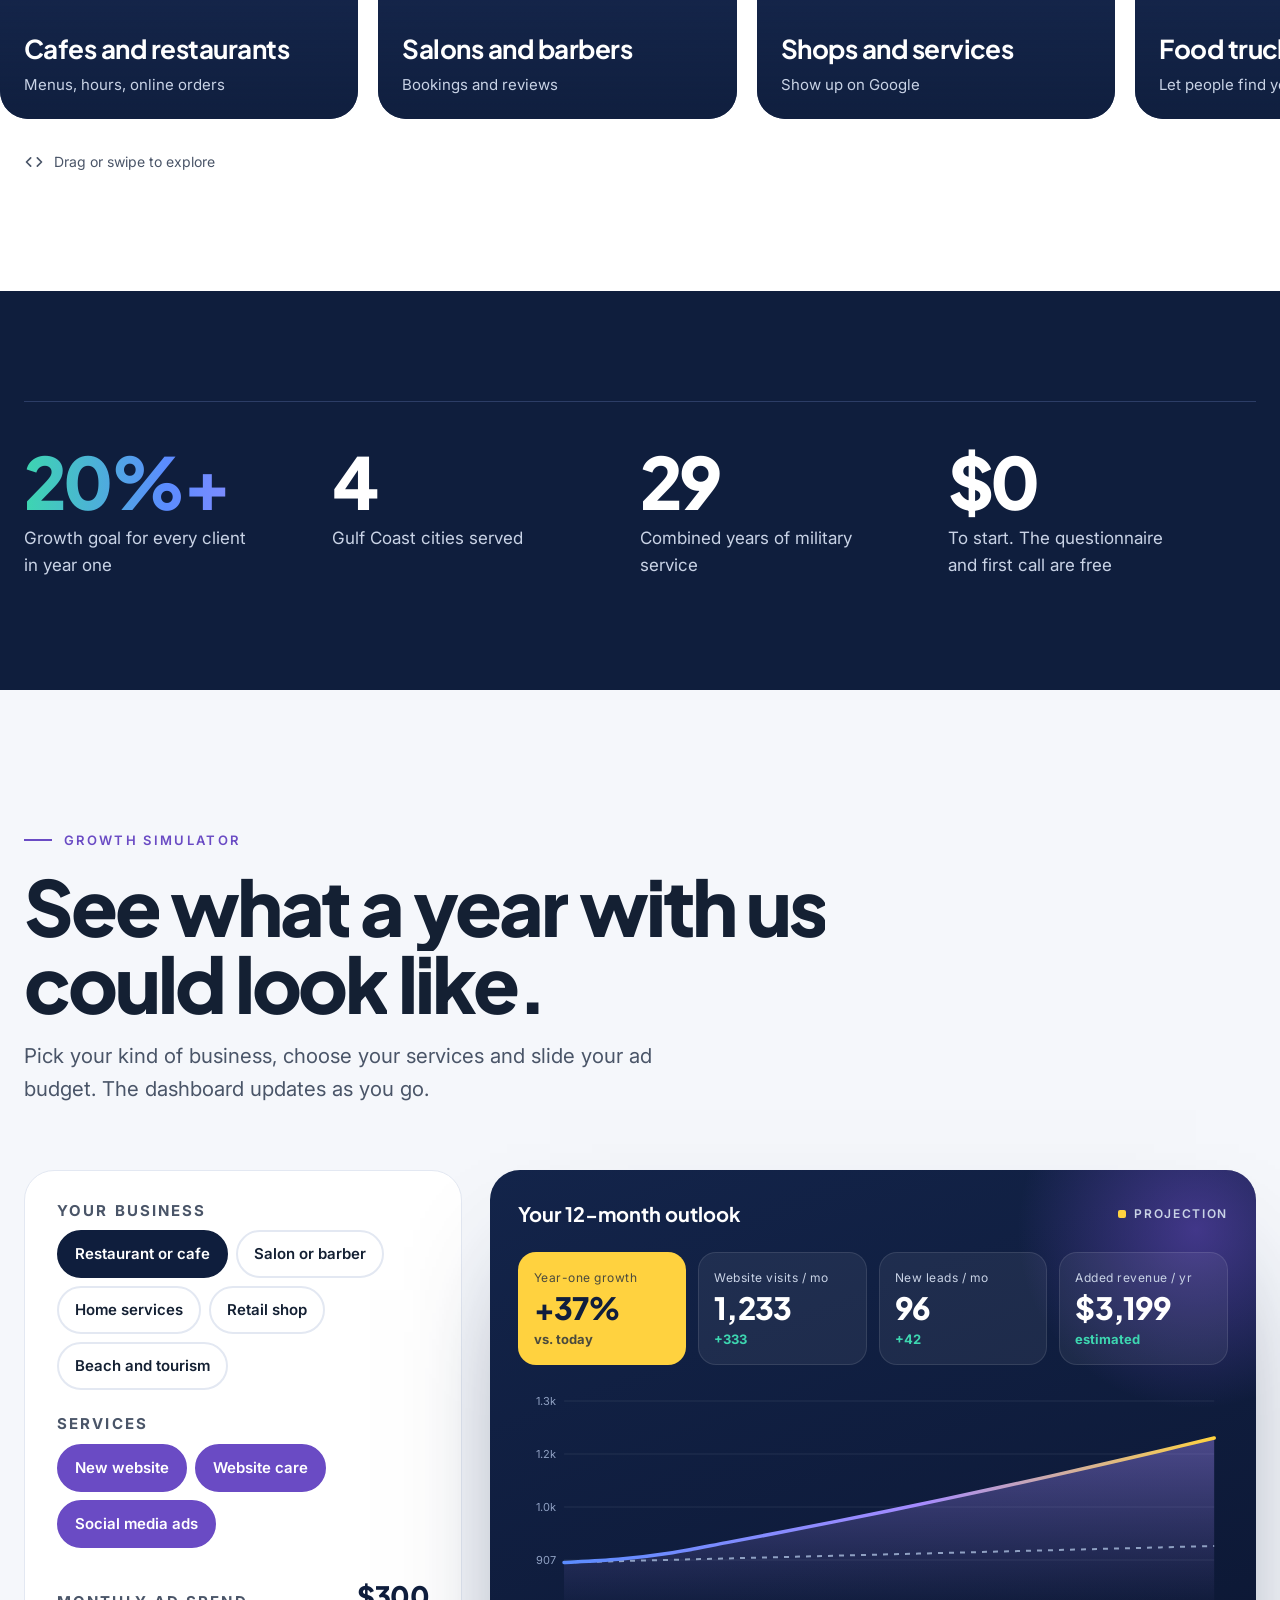
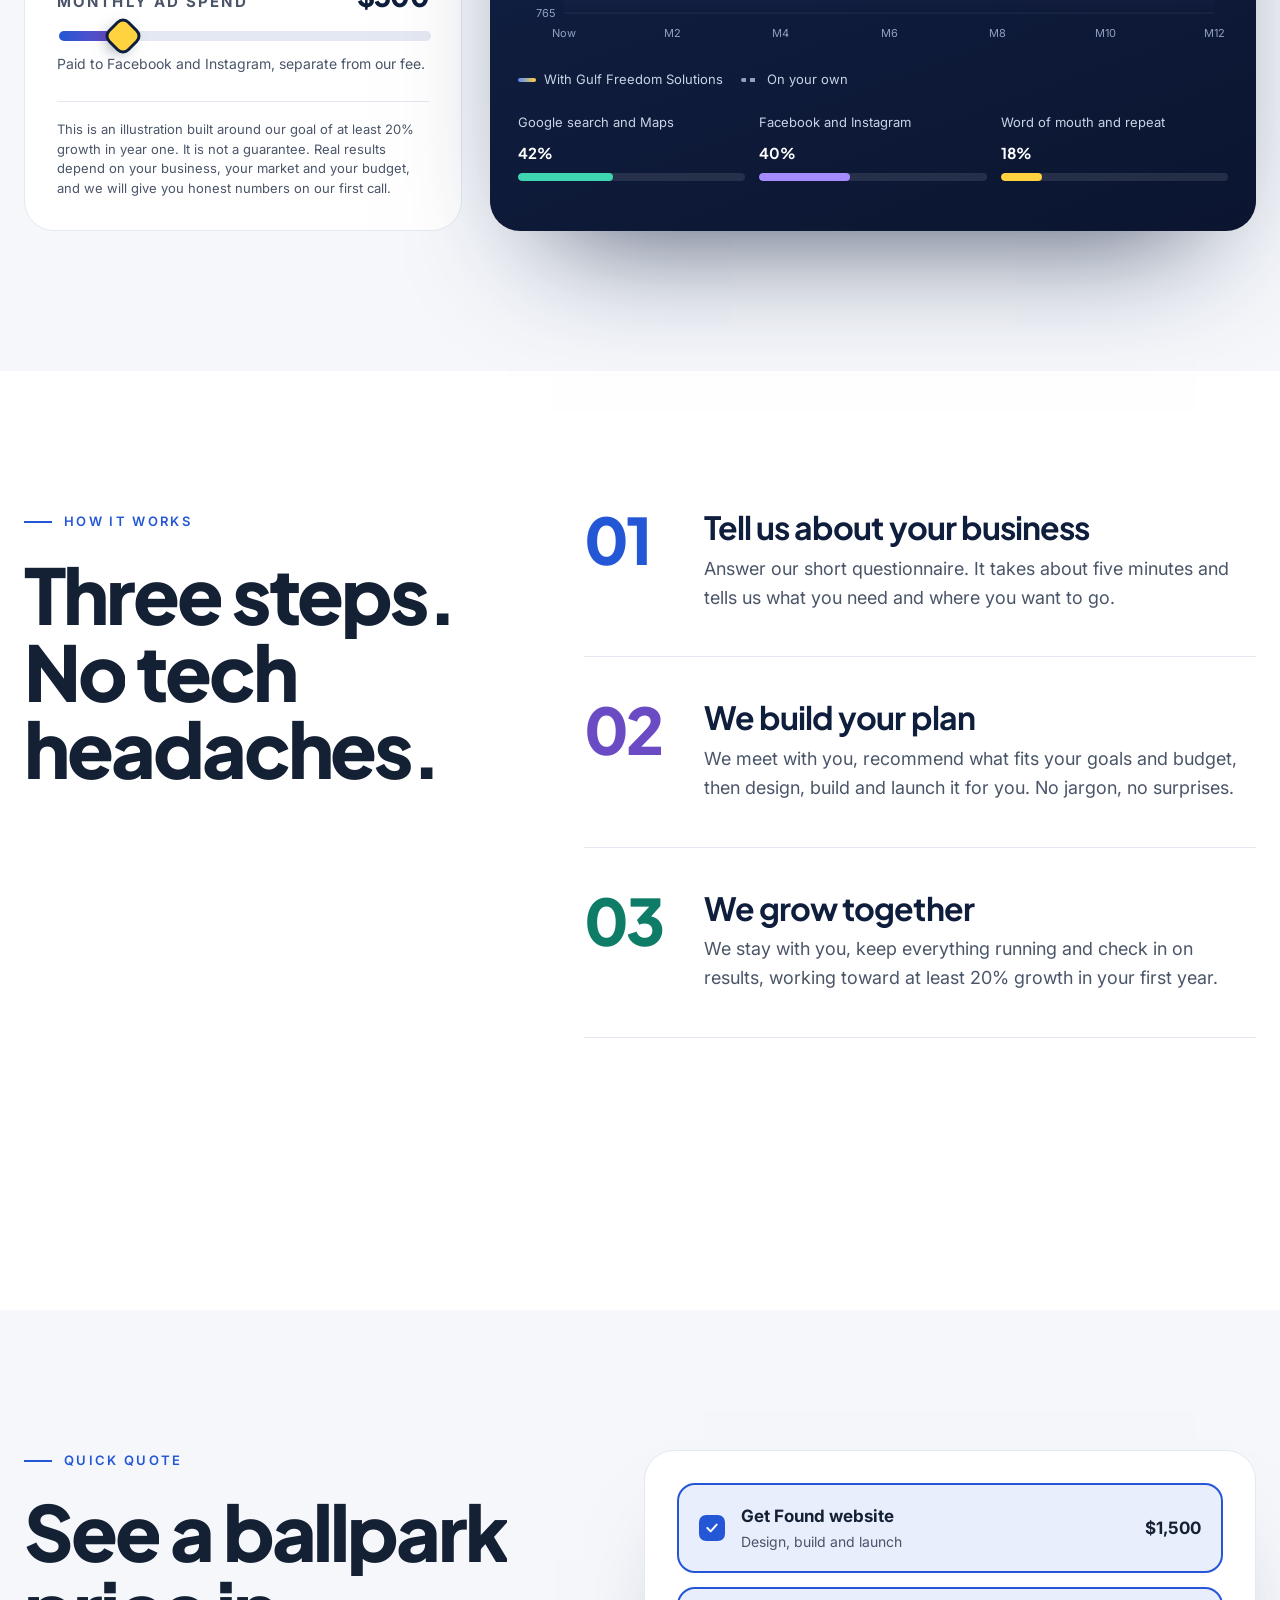
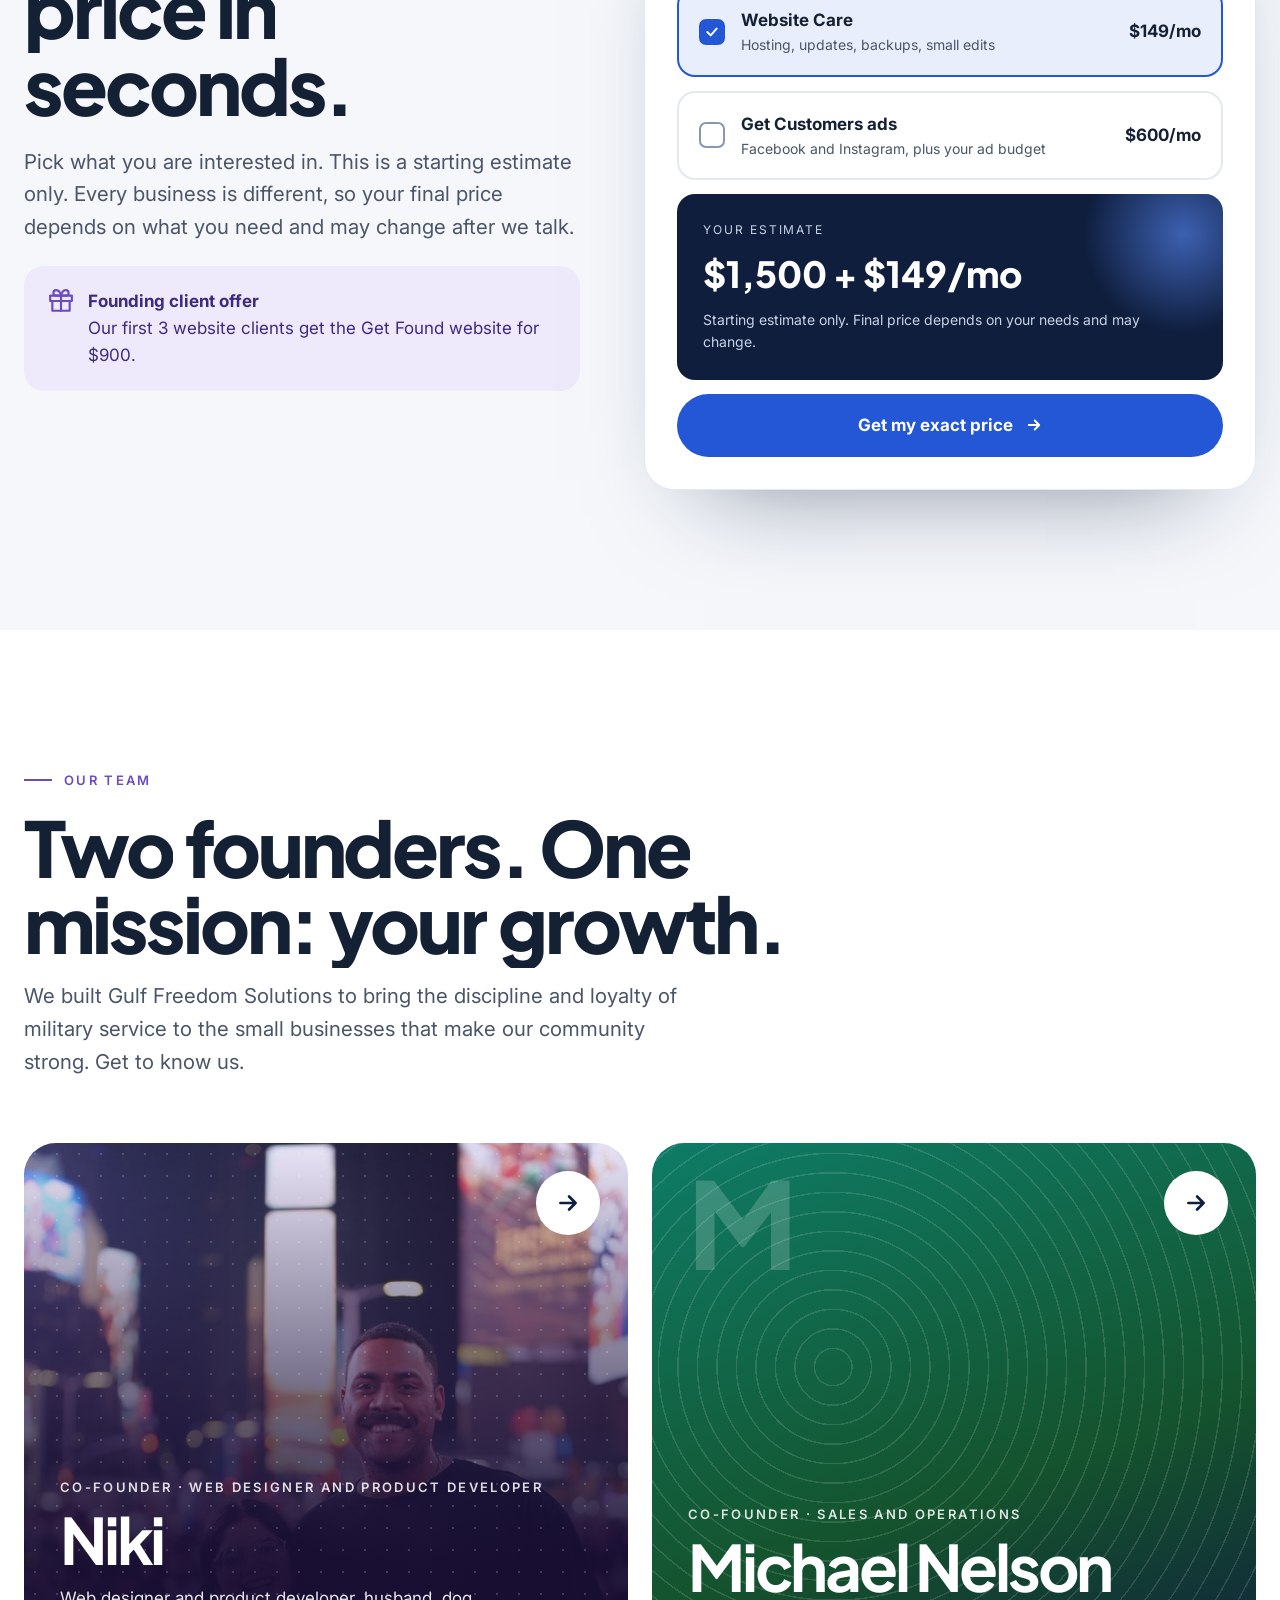
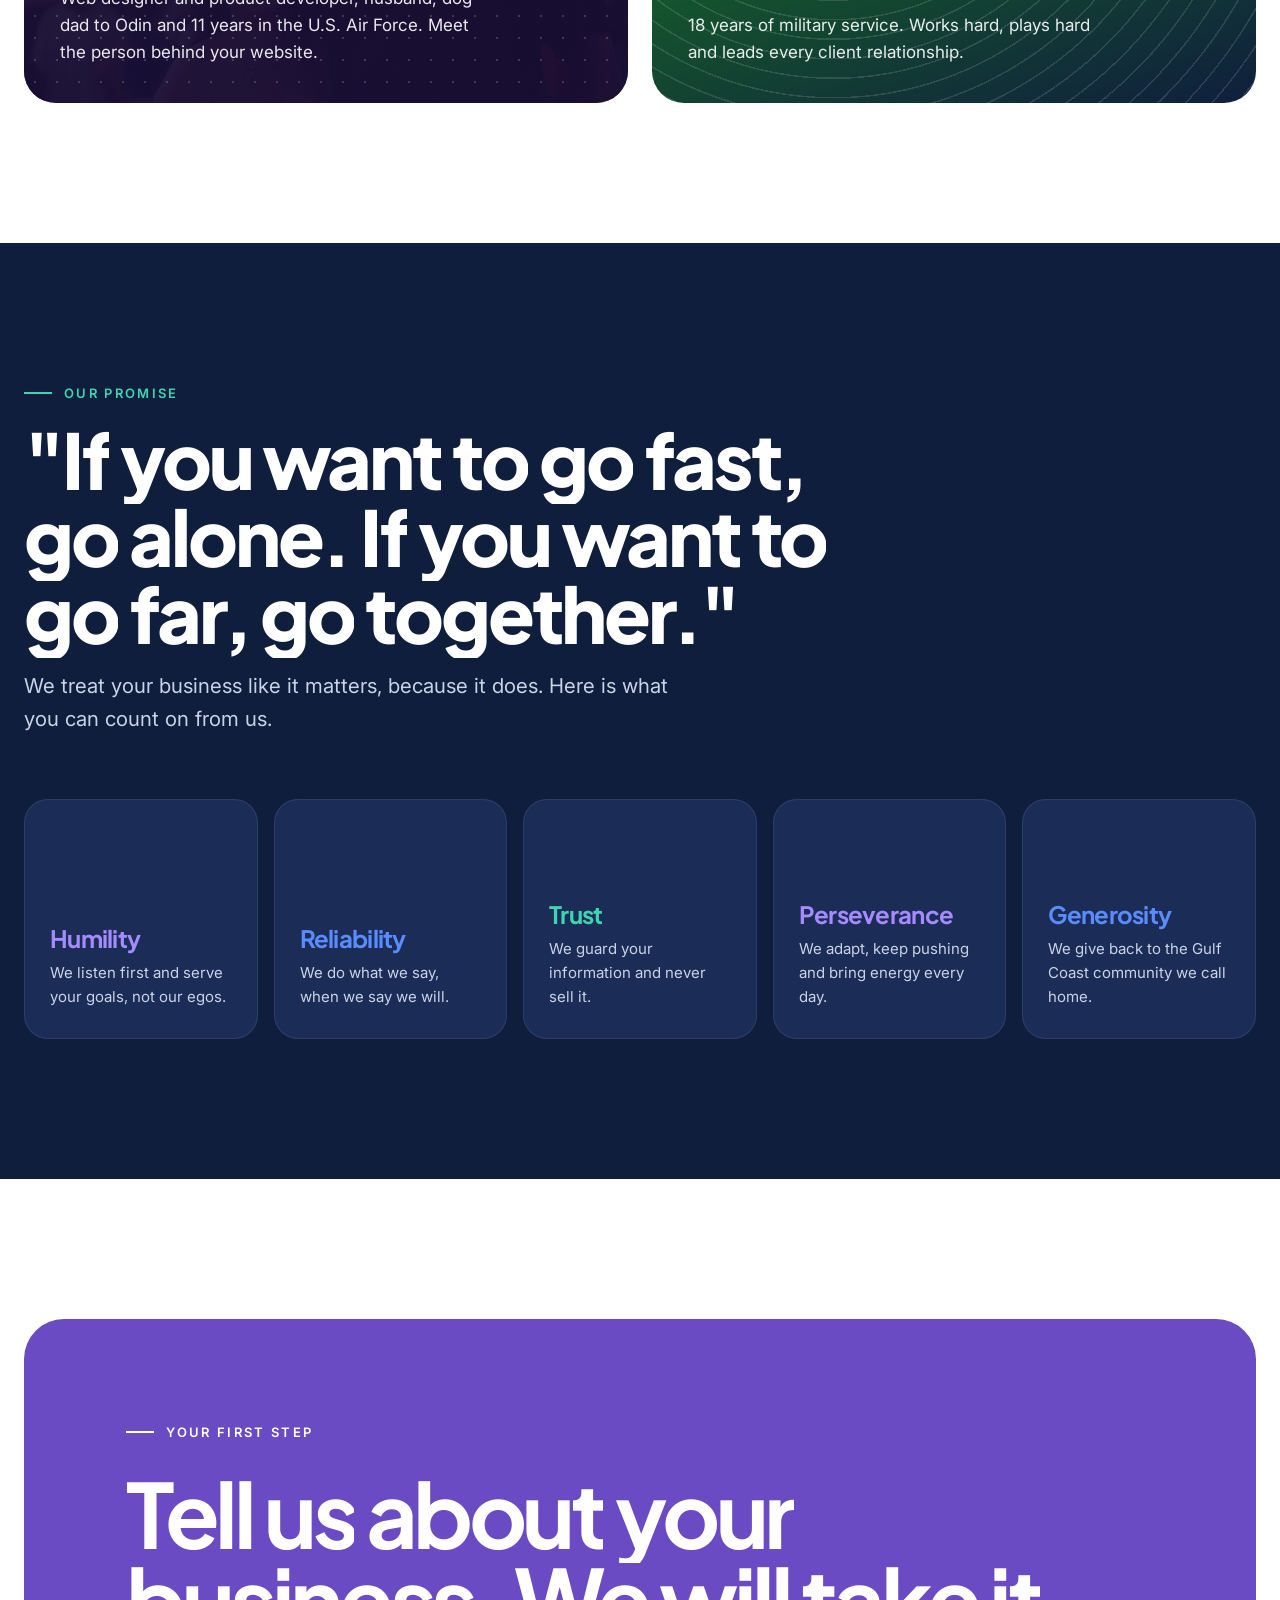
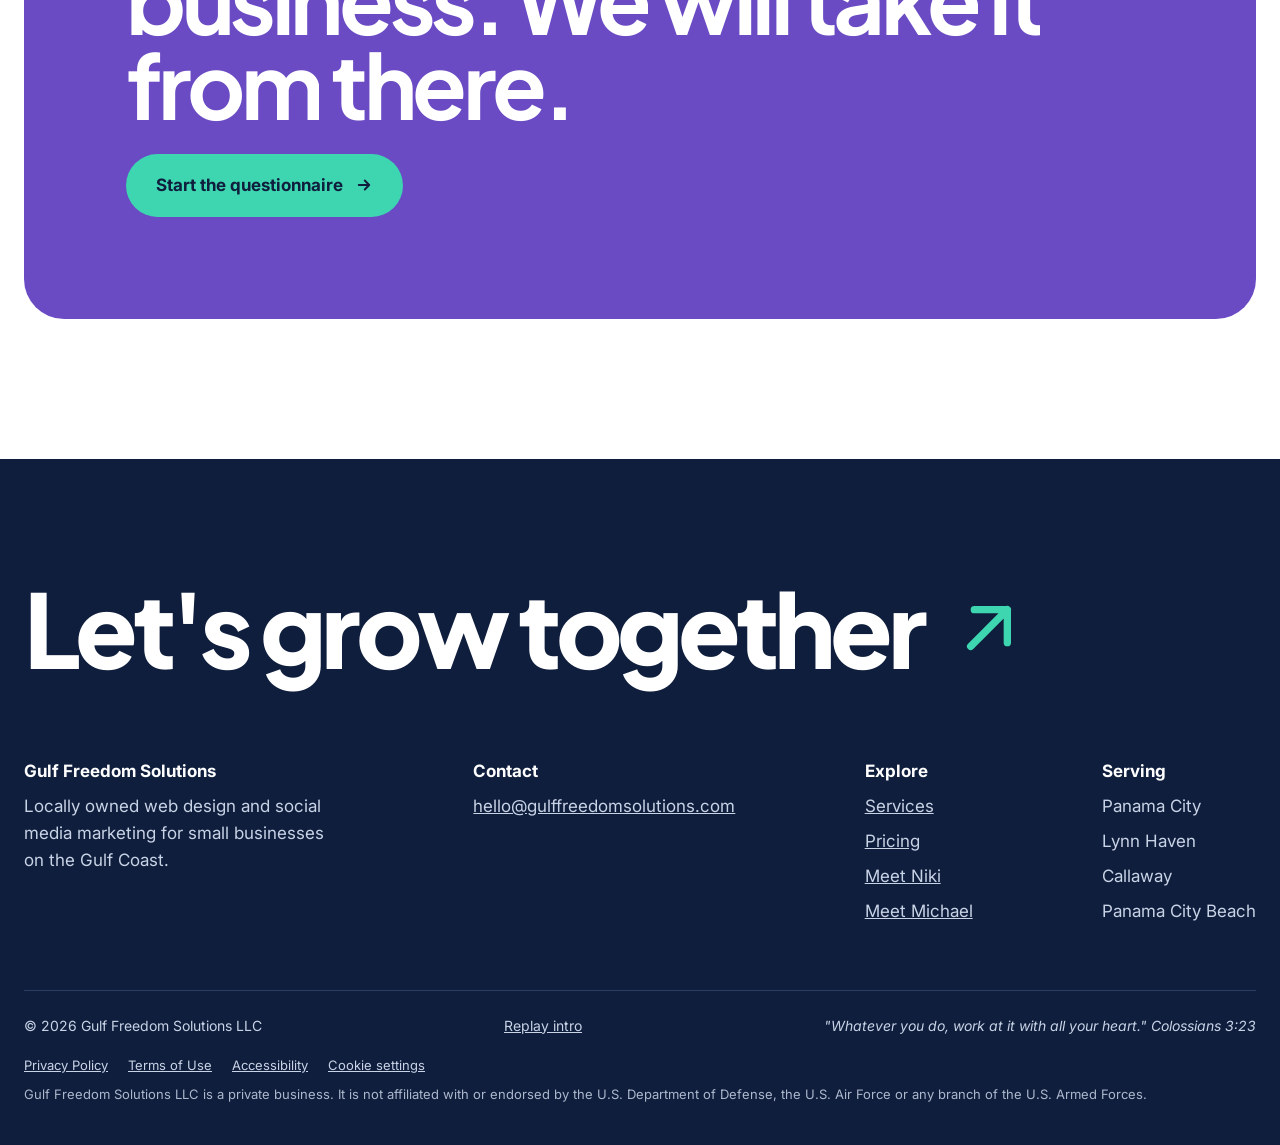
==== commit 5dfbd9a7: "Add privacy, terms, accessibility pages, cookie consent and security fixes - Cookie banner (assets/c" ====
--- a/index.html
+++ b/index.html
@@ -3,6 +3,8 @@
 <head>
 <meta charset="utf-8">
 <meta name="viewport" content="width=device-width, initial-scale=1">
+<meta http-equiv="Content-Security-Policy" content="object-src 'none'; base-uri 'self'; form-action 'self' https://formspree.io; upgrade-insecure-requests">
+<meta name="referrer" content="strict-origin-when-cross-origin">
 <title>Gulf Freedom Solutions | Websites and Social Media Ads in Panama City, FL</title>
 <meta name="description" content="Locally owned web design and social media ads for small businesses in Panama City, Lynn Haven, Callaway and Panama City Beach.">
 <script>document.documentElement.className='js';try{if(/[?&]intro\b/.test(location.search)||(sessionStorage.getItem('gfs-intro')!=='1'&&!matchMedia('(prefers-reduced-motion: reduce)').matches))document.documentElement.classList.add('intro-on')}catch(e){}</script>
@@ -60,9 +62,10 @@
   </nav>
   <aside>
     <div class="menu-peek" aria-hidden="true"></div>
-    <div><b>Say hello</b><a href="mailto:hello@gulffreedomsolutions.com">hello@gulffreedomsolutions.com</a><br><a href="tel:+18505550123">(850) 555-0123</a></div>
+    <div><b>Say hello</b><a href="mailto:hello@gulffreedomsolutions.com">hello@gulffreedomsolutions.com</a></div>
     <div><b>Serving</b>Panama City · Lynn Haven · Callaway · Panama City Beach</div>
     <div><b>Locally owned</b>Built on discipline, loyalty and service.</div>
+    <div class="menu-legal"><a href="privacy.html">Privacy</a><a href="terms.html">Terms</a><a href="accessibility.html">Accessibility</a><button type="button" data-cookie-settings>Cookie settings</button></div>
   </aside>
 </div>
 
@@ -76,7 +79,7 @@
     <div class="hero-top">
     <h1 class="split">Gulf Coast businesses, get <span class="scr" data-words="found.|booked.|noticed.|chosen.">found.</span></h1>
     <div class="hero-dash" aria-hidden="true">
-      <div class="hd-top"><span>Client dashboard</span><span class="hd-live"><i></i>Live demo</span></div>
+      <div class="hd-top"><span>Client dashboard</span><span class="hd-live"><i></i>Sample demo</span></div>
       <div><small>Website visits this month</small><div class="hd-big"><b id="hd-n">1,240</b><span>▲ 24%</span></div></div>
       <svg class="hd-spark" viewBox="0 0 300 84" preserveAspectRatio="none">
         <defs><linearGradient id="hdg" x1="0" x2="1"><stop offset="0" stop-color="#5B8CFF"/><stop offset=".6" stop-color="#A58BFF"/><stop offset="1" stop-color="#FFD23F"/></linearGradient>
@@ -369,11 +372,12 @@
     <a class="big" href="start.html">Let's grow together <svg width="88" height="88" viewBox="0 0 24 24" fill="none" stroke="#3DD6B0" stroke-width="2" stroke-linecap="round" stroke-linejoin="round" aria-hidden="true"><path d="M7 17L17 7M8 7h9v9"/></svg></a>
     <div class="foot-cols">
       <div style="max-width:320px"><b>Gulf Freedom Solutions</b><span>Locally owned web design and social media marketing for small businesses on the Gulf Coast.</span></div>
-      <div><b>Contact</b><a href="mailto:hello@gulffreedomsolutions.com">hello@gulffreedomsolutions.com</a><a href="tel:+18505550123">(850) 555-0123</a></div>
+      <div><b>Contact</b><a href="mailto:hello@gulffreedomsolutions.com">hello@gulffreedomsolutions.com</a></div>
       <div><b>Explore</b><a href="index.html#services">Services</a><a href="index.html#quote">Pricing</a><a href="team/niki.html">Meet Niki</a><a href="team/partner.html">Meet Michael</a></div>
       <div><b>Serving</b><span>Panama City</span><span>Lynn Haven</span><span>Callaway</span><span>Panama City Beach</span></div>
     </div>
     <div class="foot-bottom"><span>© <span data-year>2026</span> Gulf Freedom Solutions LLC</span><a href="index.html?intro" style="color:inherit">Replay intro</a><span style="font-style:italic">"Whatever you do, work at it with all your heart." Colossians 3:23</span></div>
+    <div class="foot-legal"><a href="privacy.html">Privacy Policy</a><a href="terms.html">Terms of Use</a><a href="accessibility.html">Accessibility</a><button type="button" data-cookie-settings>Cookie settings</button><p>Gulf Freedom Solutions LLC is a private business. It is not affiliated with or endorsed by the U.S. Department of Defense, the U.S. Air Force or any branch of the U.S. Armed Forces.</p></div>
   </div>
 </footer>
 
@@ -383,7 +387,7 @@
 <script>
 (function(){var g=document.getElementById('cta-grid');if(!g)return;for(var i=0;i<24*12;i++){var c=document.createElement('i');c.style.animationDelay=(Math.random()*6).toFixed(2)+'s';g.appendChild(c);}})();
 </script>
-<!-- HubSpot tracking + form capture -->
-<script type="text/javascript" id="hs-script-loader" async defer src="//js-na2.hs-scripts.com/247973835.js"></script>
+<!-- Cookie consent: loads HubSpot tracking only after the visitor clicks Accept -->
+<script src="assets/consent.js"></script>
 </body>
 </html>
--- a/assets/site.css
+++ b/assets/site.css
@@ -172,3 +172,36 @@
 .split .grad{background:none;color:inherit}
 .split .grad .w>span{background:linear-gradient(90deg,var(--seafoam),var(--blue2) 50%,var(--violet2));-webkit-background-clip:text;background-clip:text;color:transparent}
 .dark .split .grad .w>span,.split.on-dark .grad .w>span{background:linear-gradient(90deg,var(--seafoam),var(--blue2) 50%,var(--violet2));-webkit-background-clip:text;background-clip:text}
+
+/* ---------- cookie consent banner (assets/consent.js) ---------- */
+.cc{position:fixed;left:20px;bottom:20px;z-index:200;max-width:400px;background:var(--navy);color:var(--soft);border:1px solid var(--navy3);border-radius:20px;padding:20px 22px;box-shadow:0 20px 50px rgba(15,30,61,.35);font-size:15px;line-height:1.5;display:flex;flex-direction:column;gap:10px}
+.cc[hidden]{display:none}
+.cc-t{font-family:var(--display);font-weight:800;color:#fff;font-size:18px}
+.cc a{color:var(--seafoam)}
+.cc-gpc{font-size:13px;color:var(--soft)}
+.cc-b{display:flex;gap:10px;margin-top:4px}
+.cc-b button{flex:1;border:0;border-radius:999px;padding:12px 18px;font-weight:700;cursor:pointer;font-size:15px}
+.cc-no{background:transparent;color:#fff;box-shadow:inset 0 0 0 2px var(--soft)}
+.cc-yes{background:var(--seafoam);color:var(--navy)}
+.cc-b button:hover{filter:brightness(1.08)}
+@media (max-width:520px){.cc{left:12px;right:12px;bottom:12px;max-width:none}}
+
+/* ---------- legal links in footer and menu ---------- */
+.foot-legal{display:flex;flex-wrap:wrap;gap:8px 20px;align-items:center;margin-top:18px;font-size:13px;color:var(--soft)}
+.foot-legal a,.foot-legal button{color:var(--soft);background:none;border:0;padding:0;font:inherit;text-decoration:underline;cursor:pointer}
+.foot-legal p{flex-basis:100%;opacity:.85}
+.menu-legal{font-size:13px;display:flex;flex-wrap:wrap;gap:6px 16px}
+.menu-legal a,.menu-legal button{color:var(--soft);background:none;border:0;padding:0;font:inherit;text-decoration:underline;cursor:pointer}
+
+/* ---------- legal pages ---------- */
+.legal{max-width:780px;margin:0 auto;padding:150px 24px 100px}
+.legal h1{font-weight:800;font-size:clamp(40px,6vw,64px);margin-bottom:12px}
+.legal .upd{color:var(--muted);font-size:15px;margin-bottom:28px}
+.legal .note{background:var(--mist);border-left:4px solid var(--seafoam);border-radius:12px;padding:16px 20px;margin:0 0 36px;font-size:15px;color:var(--muted)}
+.legal h2{font-size:26px;margin:44px 0 14px;letter-spacing:-.02em}
+.legal p,.legal li{color:var(--ink);margin:0 0 14px}
+.legal ul{padding-left:22px;margin:0 0 14px}
+.legal table{width:100%;border-collapse:collapse;margin:0 0 18px;font-size:15px}
+.legal th,.legal td{text-align:left;padding:10px 12px;border-bottom:1px solid var(--line);vertical-align:top}
+.legal th{font-family:var(--display);background:var(--mist)}
+.legal .tw{overflow-x:auto}
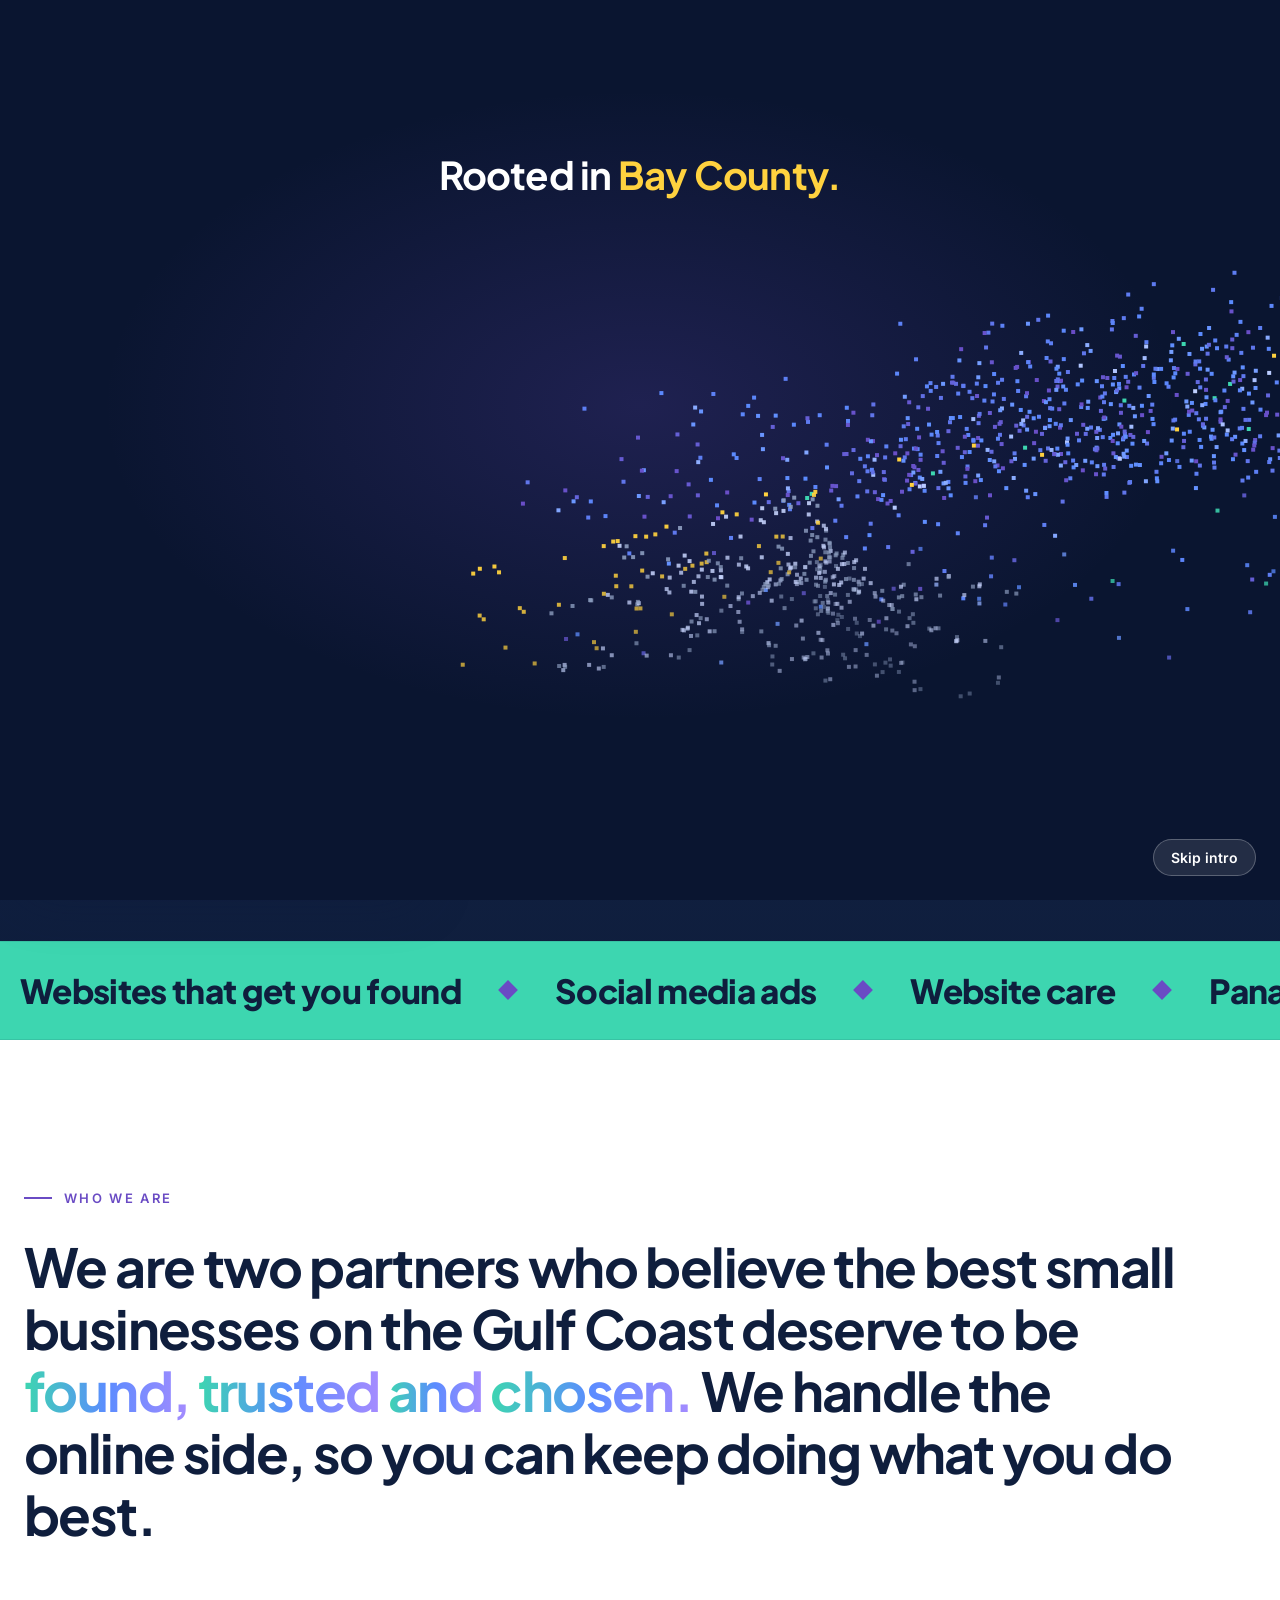
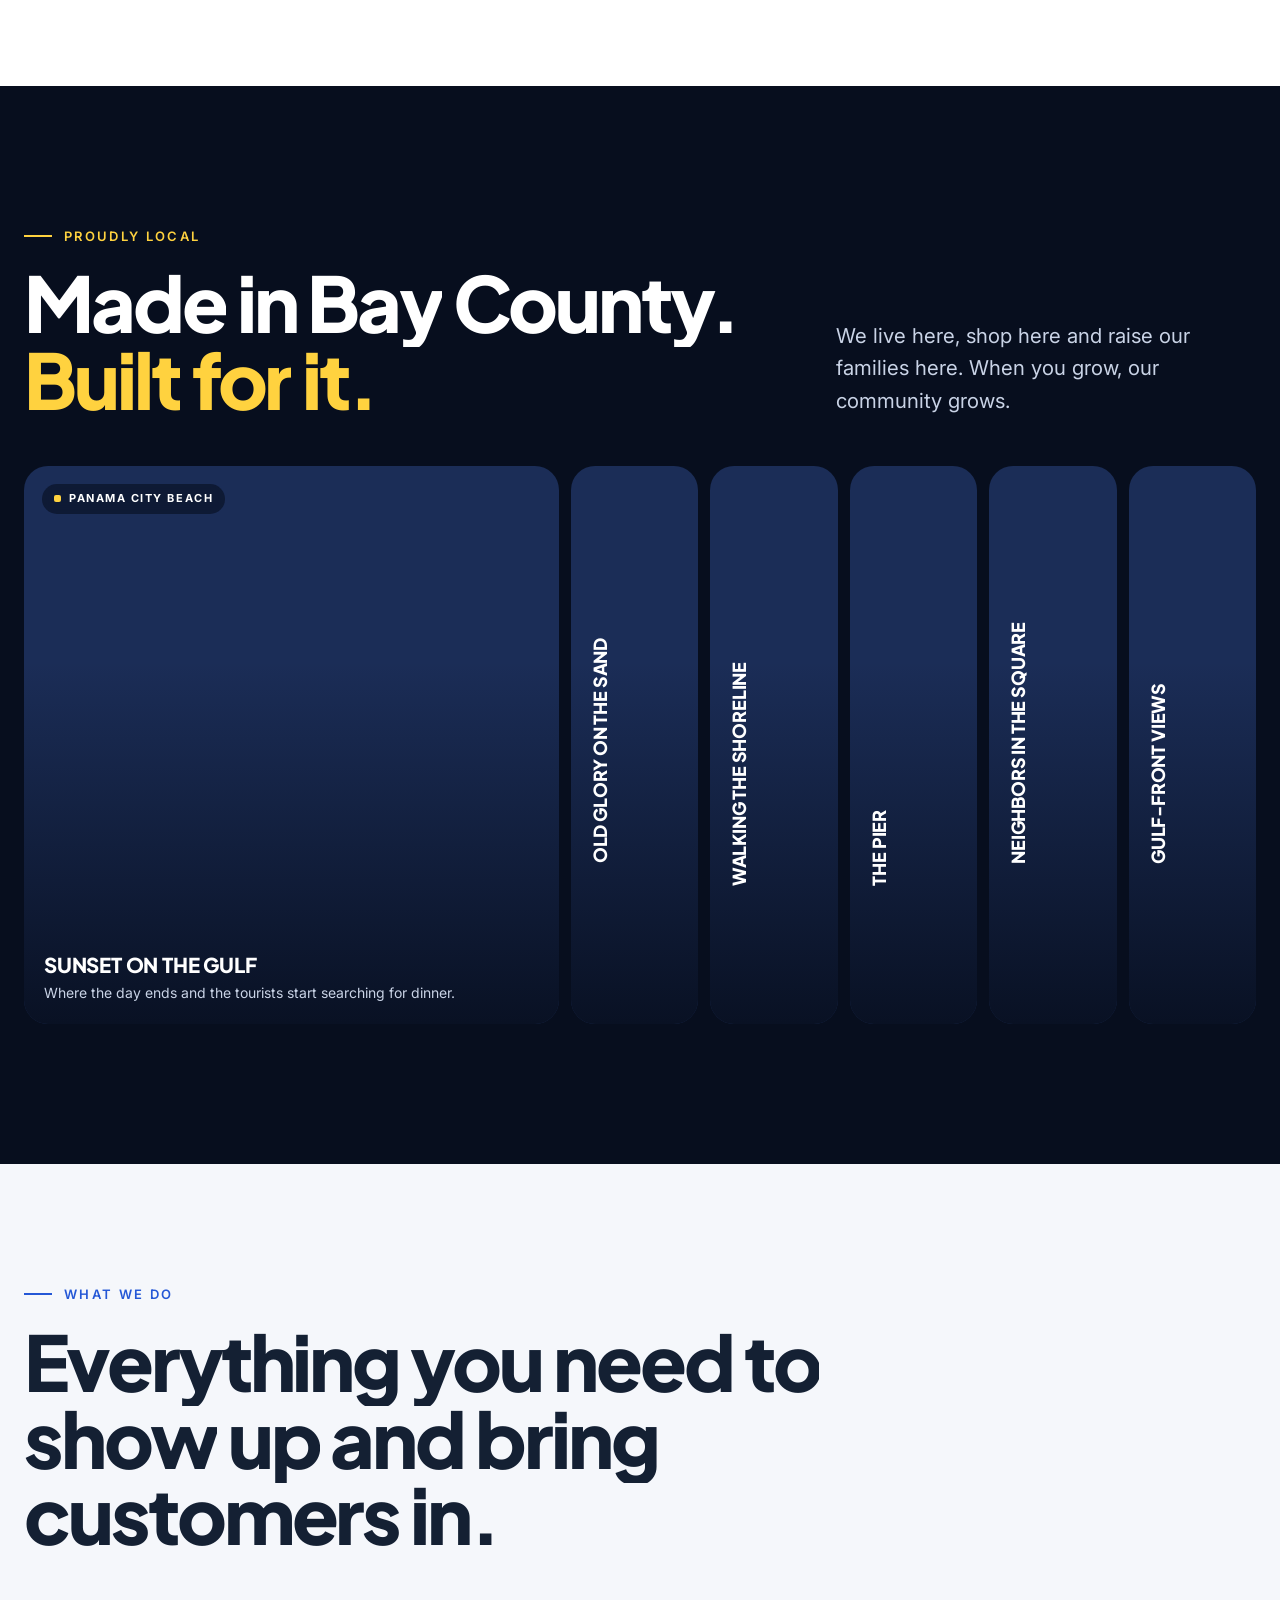
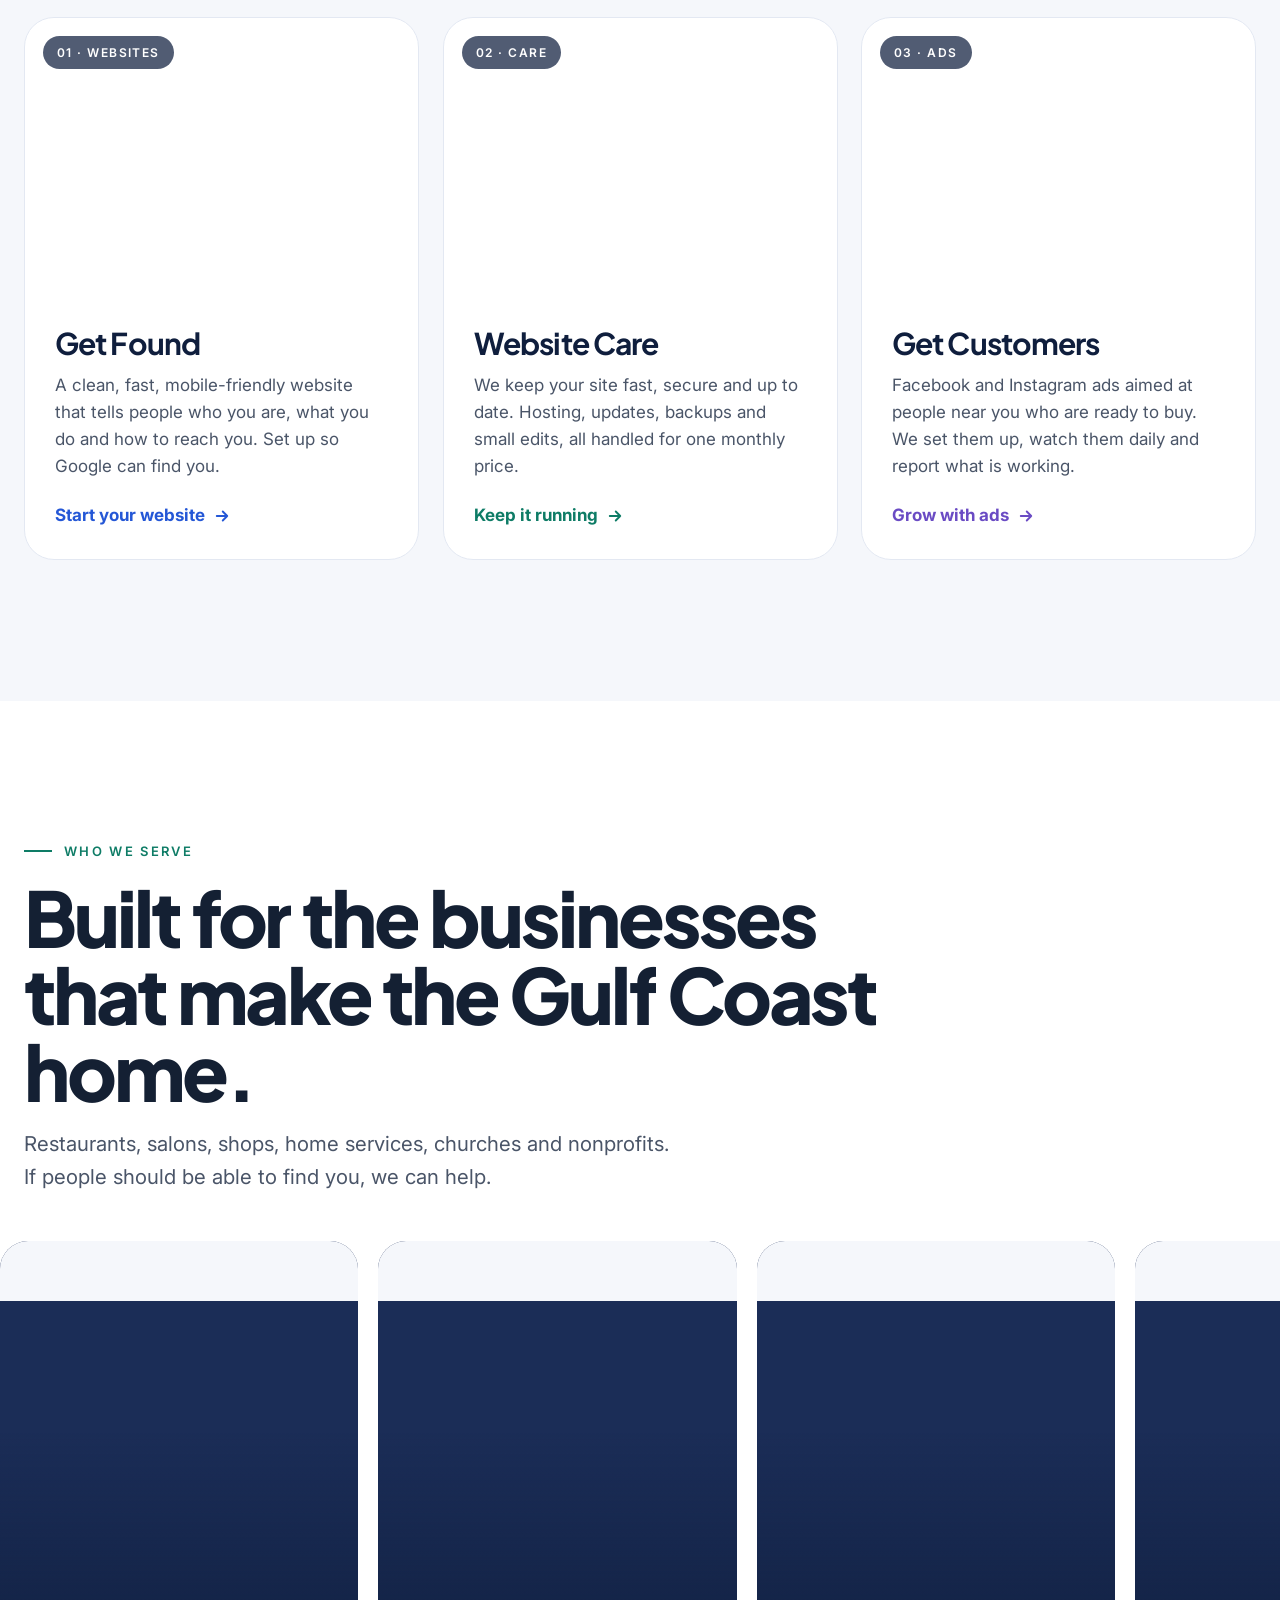
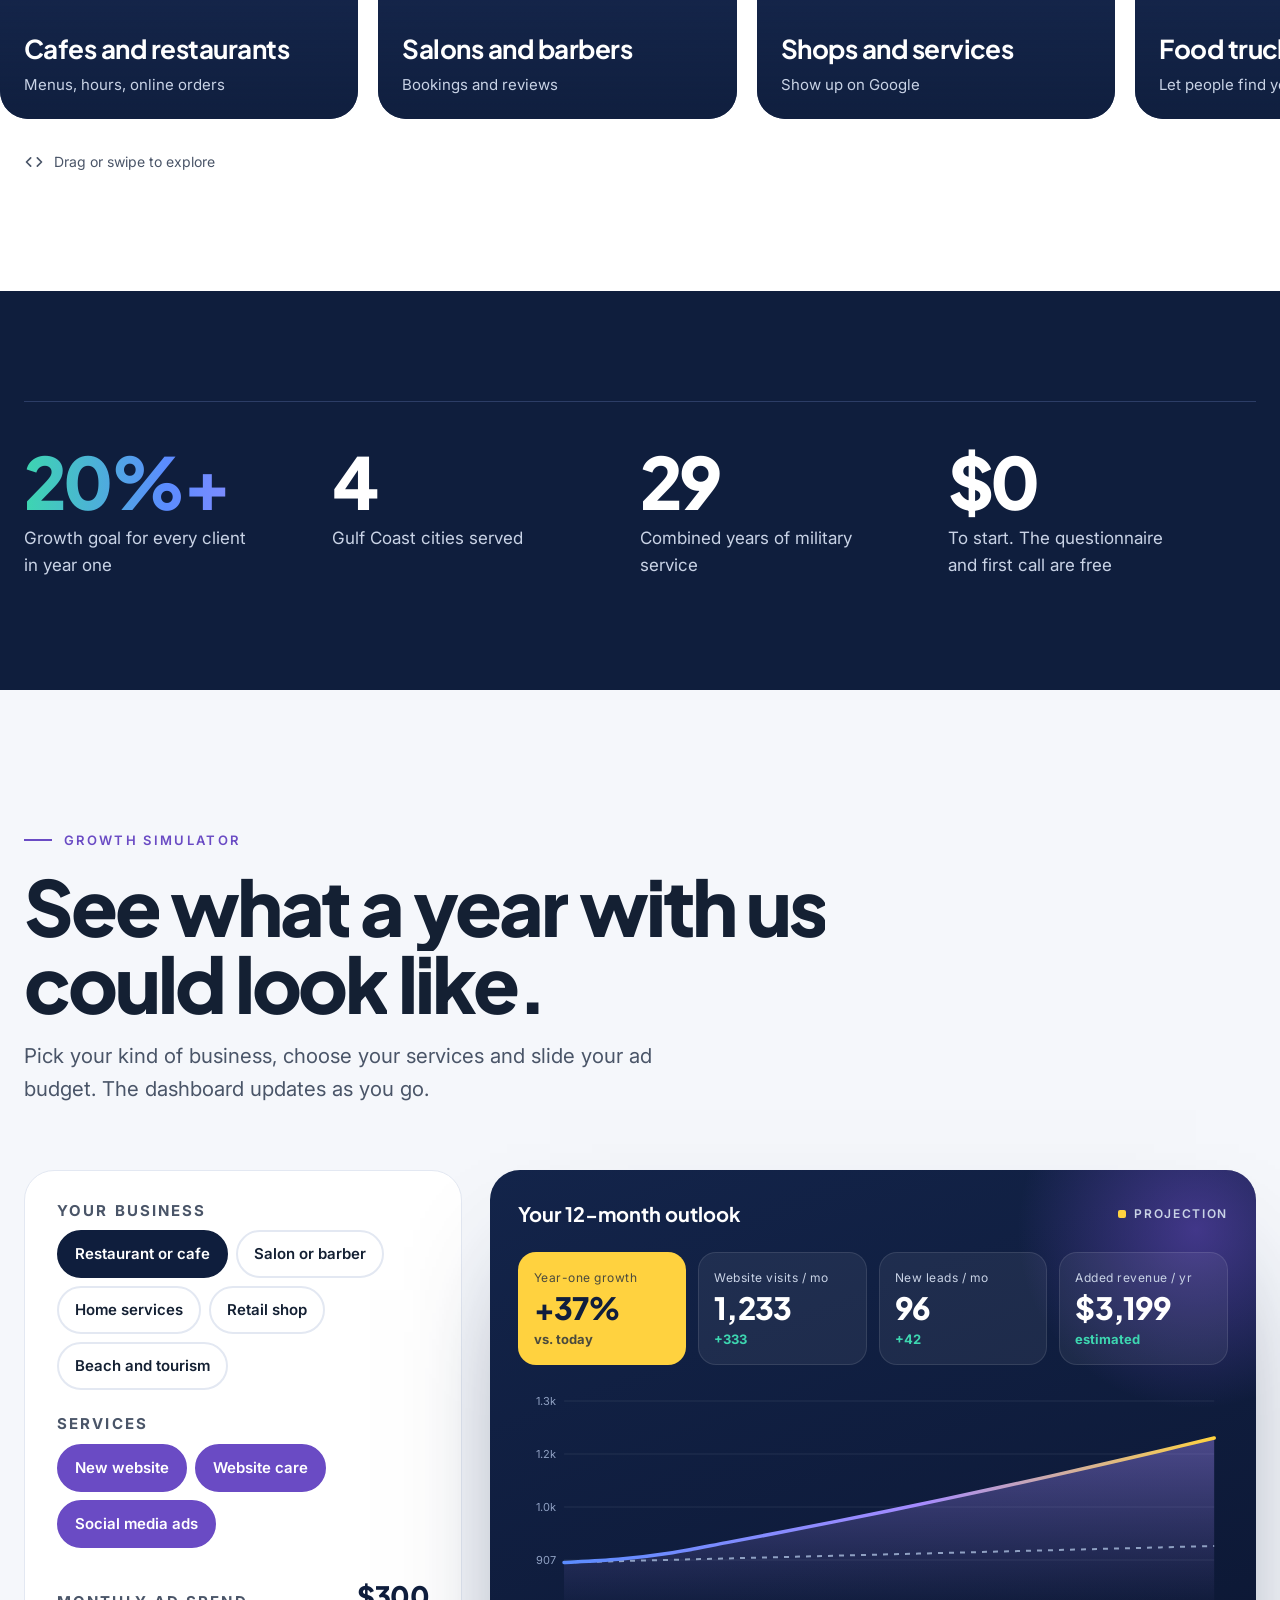
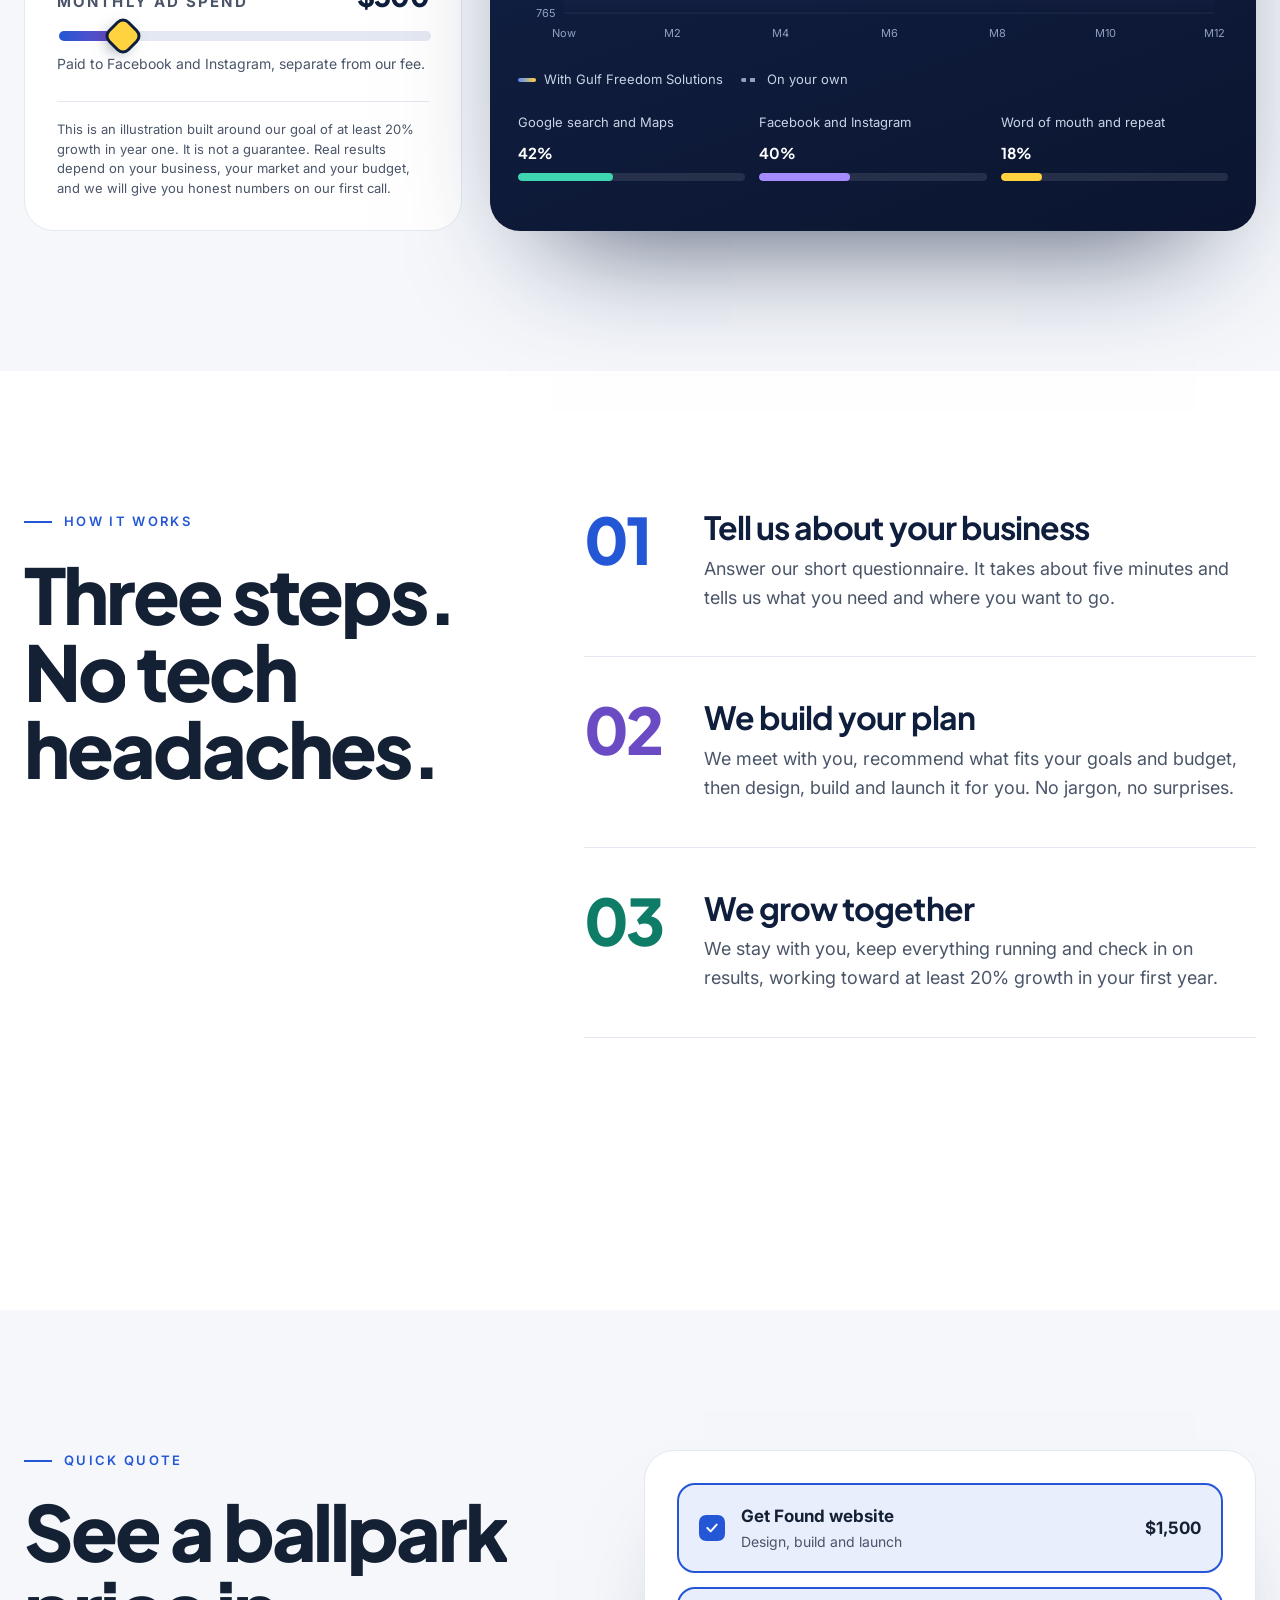
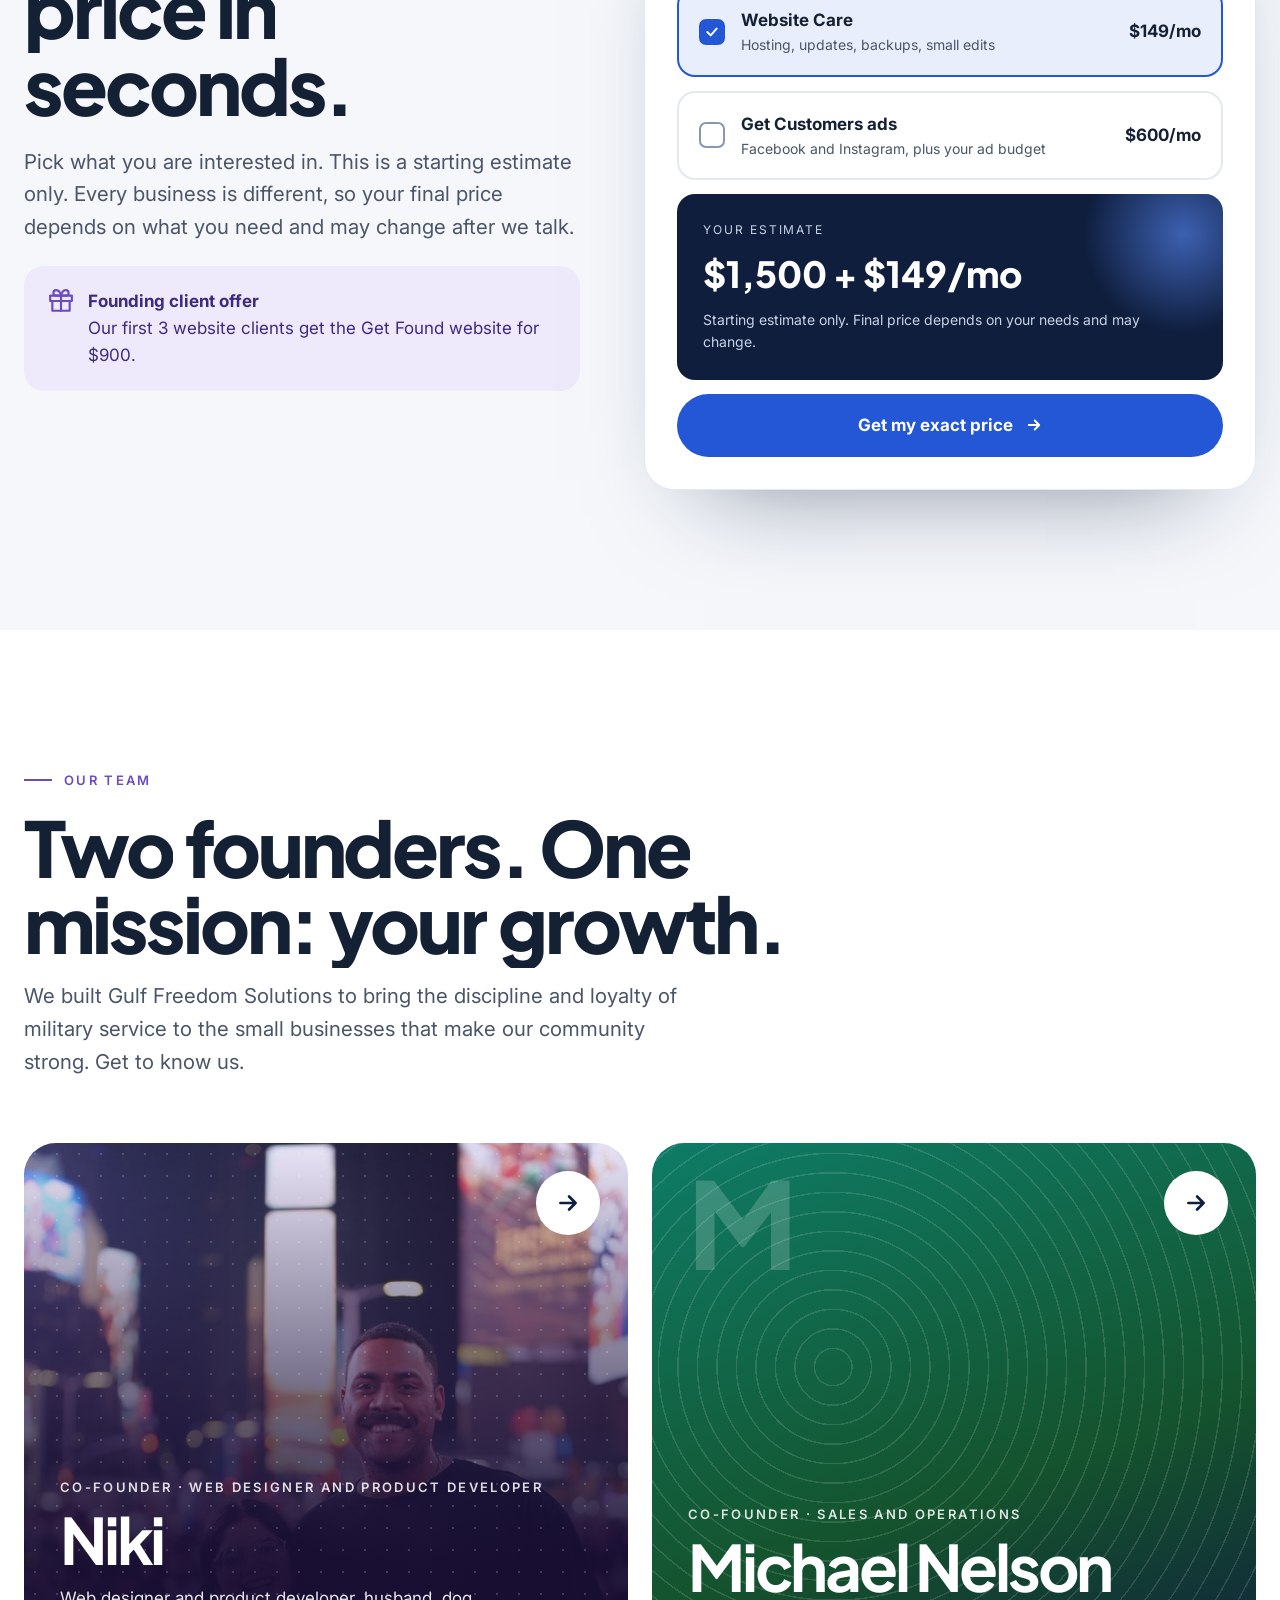
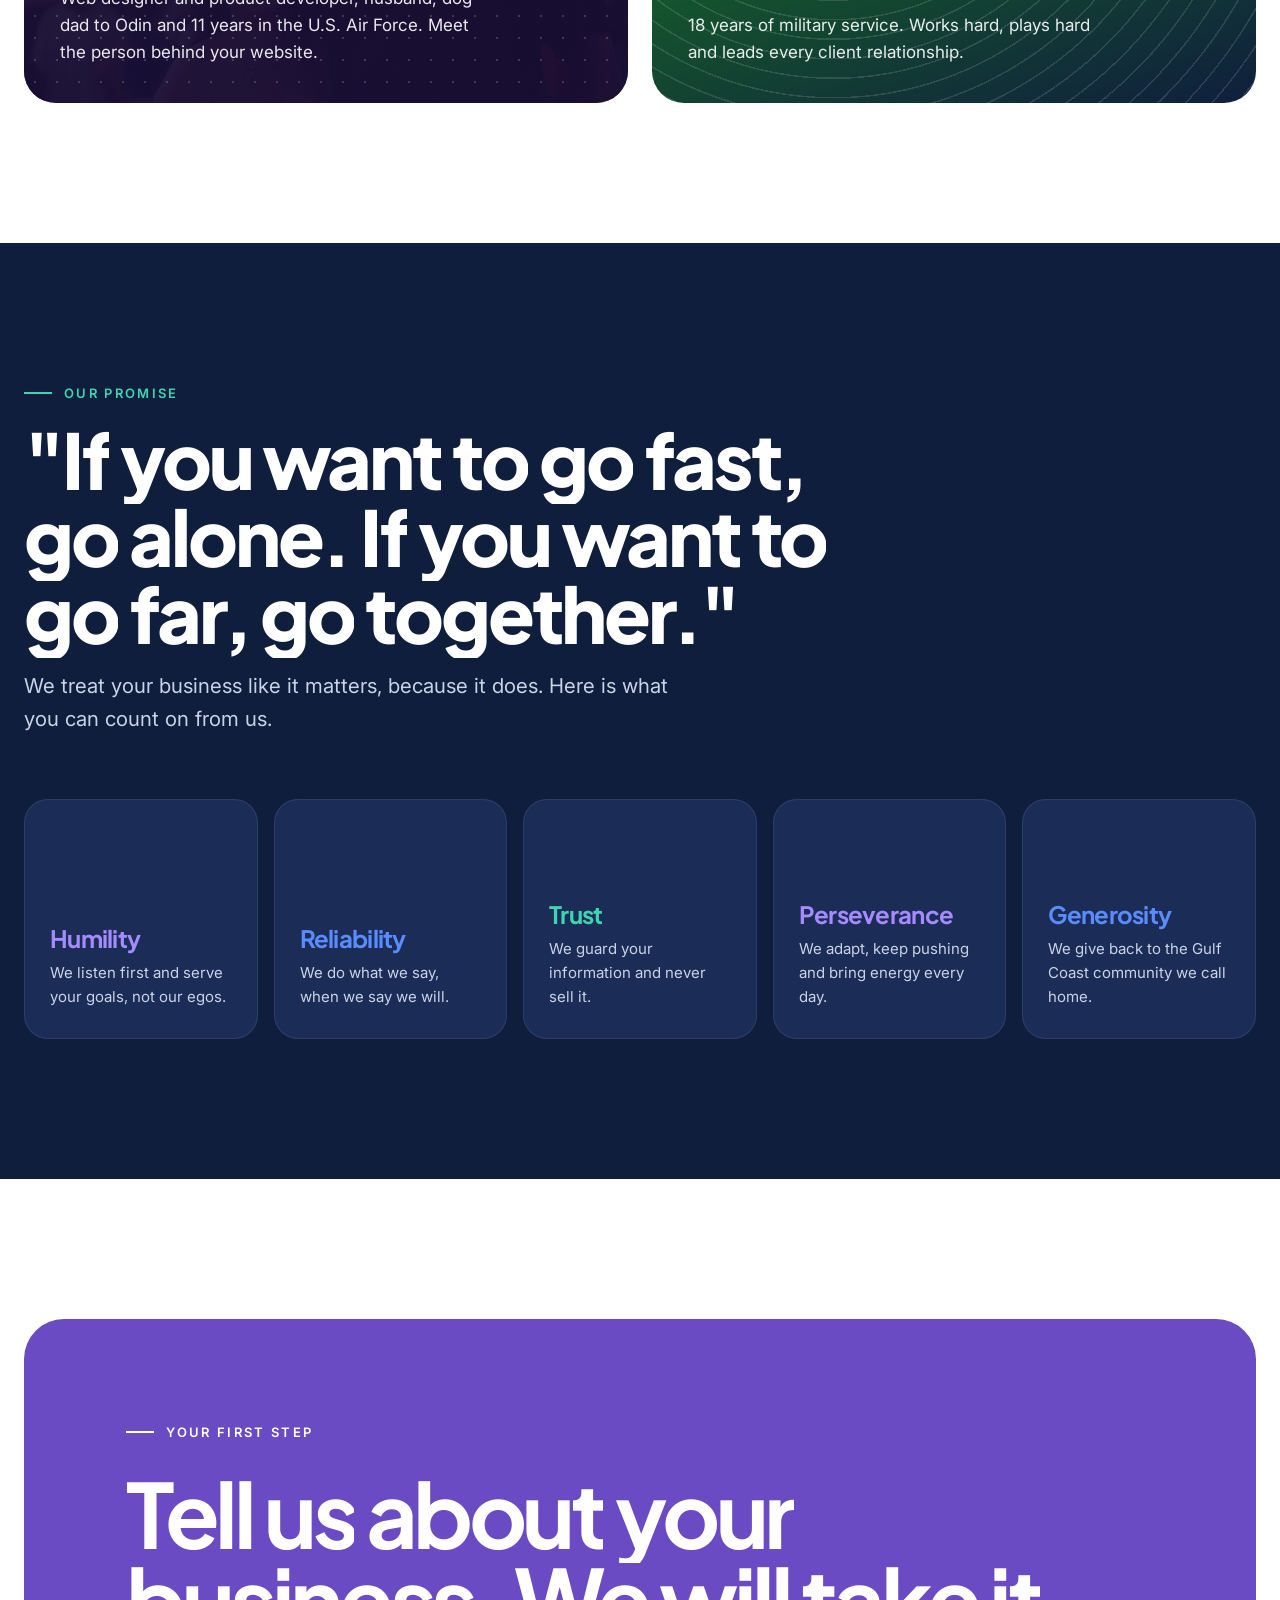
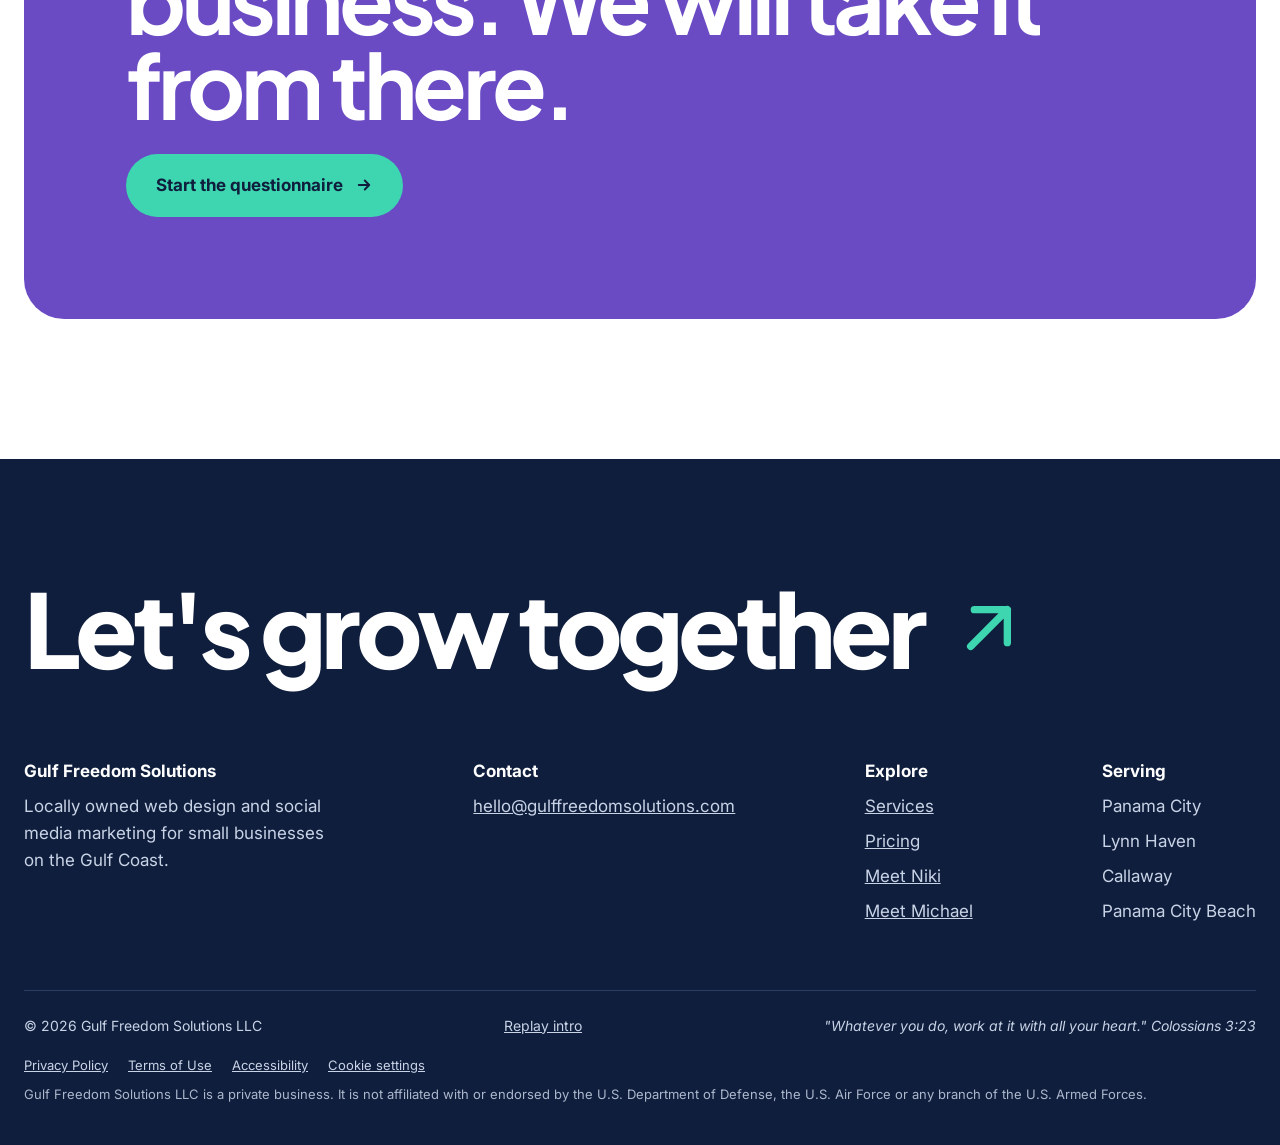
==== commit 470f2f18: "Add SEO: per-page meta, canonical, social tags, structured data, sitemap, robots, IndexNow Co-Author" ====
--- a/index.html
+++ b/index.html
@@ -5,8 +5,156 @@
 <meta name="viewport" content="width=device-width, initial-scale=1">
 <meta http-equiv="Content-Security-Policy" content="object-src 'none'; base-uri 'self'; form-action 'self' https://formspree.io; upgrade-insecure-requests">
 <meta name="referrer" content="strict-origin-when-cross-origin">
-<title>Gulf Freedom Solutions | Websites and Social Media Ads in Panama City, FL</title>
-<meta name="description" content="Locally owned web design and social media ads for small businesses in Panama City, Lynn Haven, Callaway and Panama City Beach.">
+<title>Panama City Web Design &amp; Social Media Ads | Gulf Freedom Solutions</title>
+<meta name="description" content="Locally owned web design, website care and Facebook &amp; Instagram ads for small businesses in Panama City, Lynn Haven, Callaway and Panama City Beach, FL.">
+<link rel="canonical" href="https://gulffreedomsolutions.com/">
+<meta name="robots" content="index, follow, max-image-preview:large, max-snippet:-1">
+<meta name="theme-color" content="#0F1E3D">
+<meta name="geo.region" content="US-FL">
+<meta name="geo.placename" content="Panama City">
+<meta property="og:type" content="website">
+<meta property="og:site_name" content="Gulf Freedom Solutions">
+<meta property="og:locale" content="en_US">
+<meta property="og:url" content="https://gulffreedomsolutions.com/">
+<meta property="og:title" content="Panama City Web Design &amp; Social Media Ads | Gulf Freedom Solutions">
+<meta property="og:description" content="Locally owned web design, website care and Facebook &amp; Instagram ads for small businesses in Panama City, Lynn Haven, Callaway and Panama City Beach, FL.">
+<meta property="og:image" content="https://gulffreedomsolutions.com/assets/og-image.jpg">
+<meta property="og:image:width" content="1200">
+<meta property="og:image:height" content="630">
+<meta property="og:image:alt" content="Gulf Freedom Solutions: websites and social media ads that get you found. Locally owned in Panama City, Florida.">
+<meta name="twitter:card" content="summary_large_image">
+<meta name="twitter:title" content="Panama City Web Design &amp; Social Media Ads | Gulf Freedom Solutions">
+<meta name="twitter:description" content="Locally owned web design, website care and Facebook &amp; Instagram ads for small businesses in Panama City, Lynn Haven, Callaway and Panama City Beach, FL.">
+<meta name="twitter:image" content="https://gulffreedomsolutions.com/assets/og-image.jpg">
+<link rel="apple-touch-icon" href="assets/brand/gfs-mark.png">
+<link rel="sitemap" type="application/xml" href="/sitemap.xml">
+<script type="application/ld+json">
+{
+ "@context": "https://schema.org",
+ "@graph": [
+  {
+   "@type": [
+    "ProfessionalService",
+    "Organization"
+   ],
+   "@id": "https://gulffreedomsolutions.com/#organization",
+   "name": "Gulf Freedom Solutions",
+   "legalName": "Gulf Freedom Solutions LLC",
+   "url": "https://gulffreedomsolutions.com/",
+   "logo": {
+    "@type": "ImageObject",
+    "url": "https://gulffreedomsolutions.com/assets/brand/gfs-logo.png",
+    "width": 784,
+    "height": 224
+   },
+   "image": "https://gulffreedomsolutions.com/assets/og-image.jpg",
+   "email": "hello@gulffreedomsolutions.com",
+   "description": "Locally owned web design, website care and social media ad management for small businesses in Panama City, Lynn Haven, Callaway and Panama City Beach, Florida.",
+   "address": {
+    "@type": "PostalAddress",
+    "addressLocality": "Panama City",
+    "addressRegion": "FL",
+    "addressCountry": "US"
+   },
+   "areaServed": [
+    {
+     "@type": "City",
+     "name": "Panama City, FL"
+    },
+    {
+     "@type": "City",
+     "name": "Lynn Haven, FL"
+    },
+    {
+     "@type": "City",
+     "name": "Callaway, FL"
+    },
+    {
+     "@type": "City",
+     "name": "Panama City Beach, FL"
+    },
+    {
+     "@type": "AdministrativeArea",
+     "name": "Bay County, Florida"
+    }
+   ],
+   "founder": [
+    {
+     "@id": "https://gulffreedomsolutions.com/team/niki.html#person"
+    },
+    {
+     "@id": "https://gulffreedomsolutions.com/team/partner.html#person"
+    }
+   ],
+   "knowsAbout": [
+    "Small business website design",
+    "Website maintenance",
+    "Local SEO",
+    "Facebook advertising",
+    "Instagram advertising",
+    "Social media marketing"
+   ],
+   "hasOfferCatalog": {
+    "@type": "OfferCatalog",
+    "name": "Services",
+    "itemListElement": [
+     {
+      "@type": "Offer",
+      "itemOffered": {
+       "@type": "Service",
+       "name": "Small business website design",
+       "description": "A clean, fast, mobile-friendly website that tells people who you are, what you do and how to reach you, set up so Google can find you.",
+       "areaServed": "Bay County, Florida"
+      }
+     },
+     {
+      "@type": "Offer",
+      "itemOffered": {
+       "@type": "Service",
+       "name": "Website care and hosting",
+       "description": "Hosting, updates, backups and small edits for one monthly price.",
+       "areaServed": "Bay County, Florida"
+      }
+     },
+     {
+      "@type": "Offer",
+      "itemOffered": {
+       "@type": "Service",
+       "name": "Facebook and Instagram ads",
+       "description": "Social media ads aimed at nearby customers who are ready to buy, set up, watched daily and reported on.",
+       "areaServed": "Bay County, Florida"
+      }
+     }
+    ]
+   }
+  },
+  {
+   "@type": "WebSite",
+   "@id": "https://gulffreedomsolutions.com/#website",
+   "url": "https://gulffreedomsolutions.com/",
+   "name": "Gulf Freedom Solutions",
+   "publisher": {
+    "@id": "https://gulffreedomsolutions.com/#organization"
+   },
+   "inLanguage": "en-US"
+  },
+  {
+   "@type": "WebPage",
+   "@id": "https://gulffreedomsolutions.com/#webpage",
+   "url": "https://gulffreedomsolutions.com/",
+   "name": "Gulf Freedom Solutions",
+   "isPartOf": {
+    "@id": "https://gulffreedomsolutions.com/#website"
+   },
+   "inLanguage": "en-US",
+   "about": {
+    "@id": "https://gulffreedomsolutions.com/#organization"
+   },
+   "primaryImageOfPage": "https://gulffreedomsolutions.com/assets/og-image.jpg"
+  }
+ ]
+}
+</script>
 <script>document.documentElement.className='js';try{if(/[?&]intro\b/.test(location.search)||(sessionStorage.getItem('gfs-intro')!=='1'&&!matchMedia('(prefers-reduced-motion: reduce)').matches))document.documentElement.classList.add('intro-on')}catch(e){}</script>
 <link rel="preconnect" href="https://fonts.googleapis.com">
 <link rel="preconnect" href="https://fonts.gstatic.com" crossorigin>
@@ -75,7 +223,7 @@
 <section class="hero" data-dark>
   <div class="hero-media pximg" data-cols="16" data-rows="10"><div class="bg" role="img" aria-label="Panama City Beach pier at sunset"></div></div>
   <div class="wrap hero-in">
-    <span class="tag rv"><i></i>Locally owned · Panama City, Florida</span>
+    <span class="tag rv"><i></i>Web design &amp; social ads · Panama City, FL</span>
     <div class="hero-top">
     <h1 class="split">Gulf Coast businesses, get <span class="scr" data-words="found.|booked.|noticed.|chosen.">found.</span></h1>
     <div class="hero-dash" aria-hidden="true">
